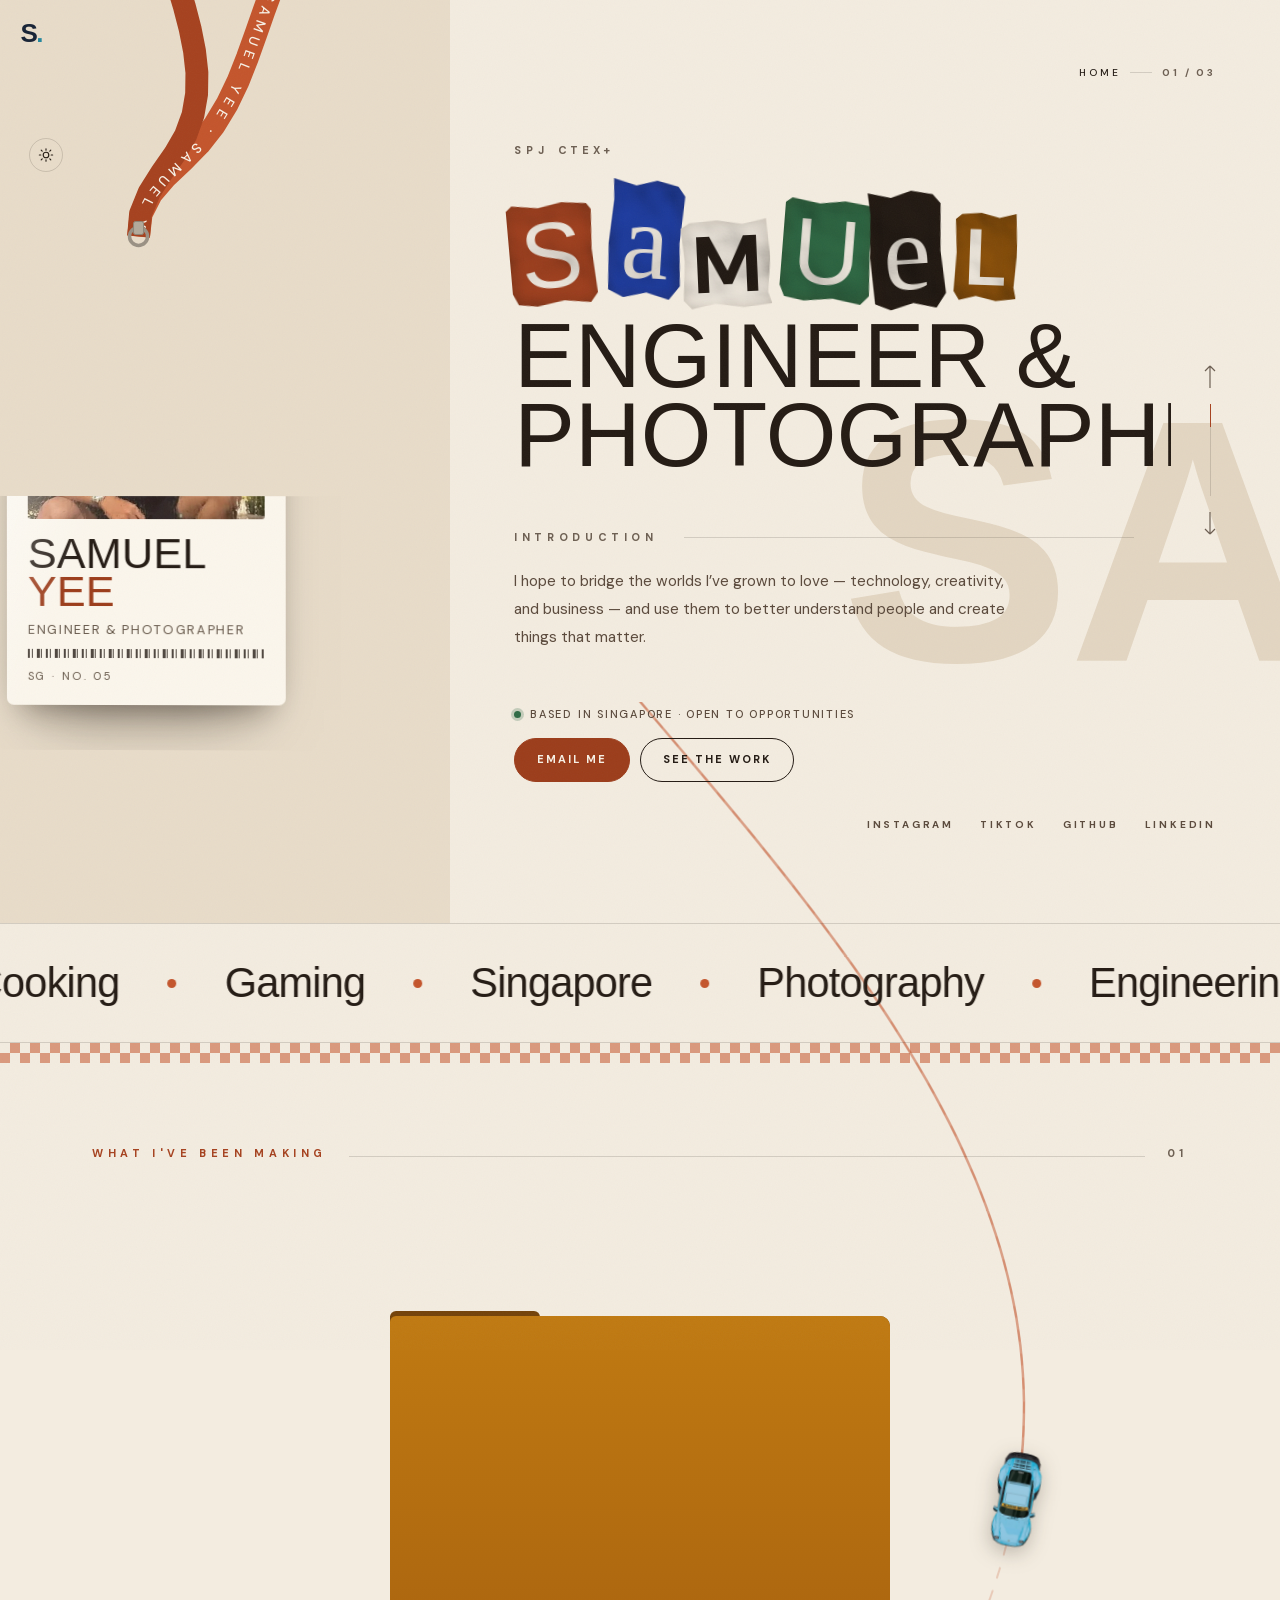
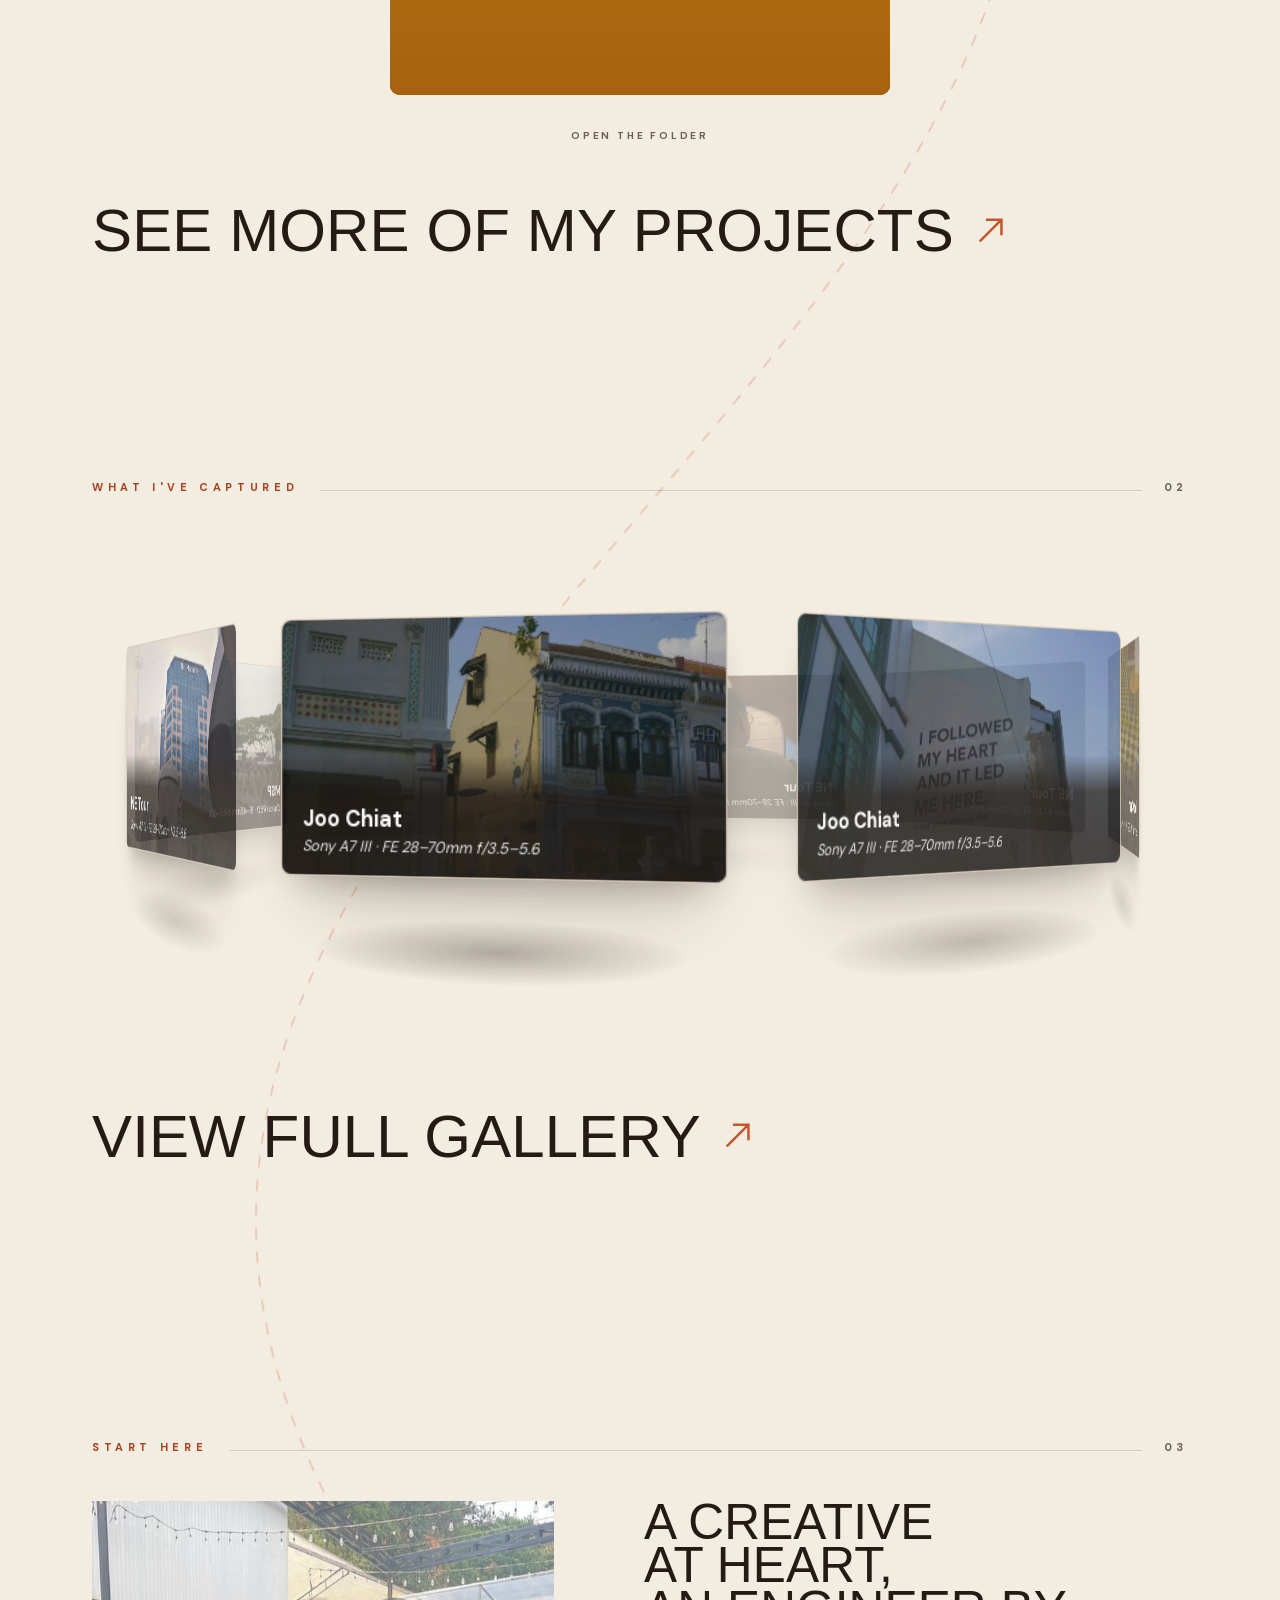
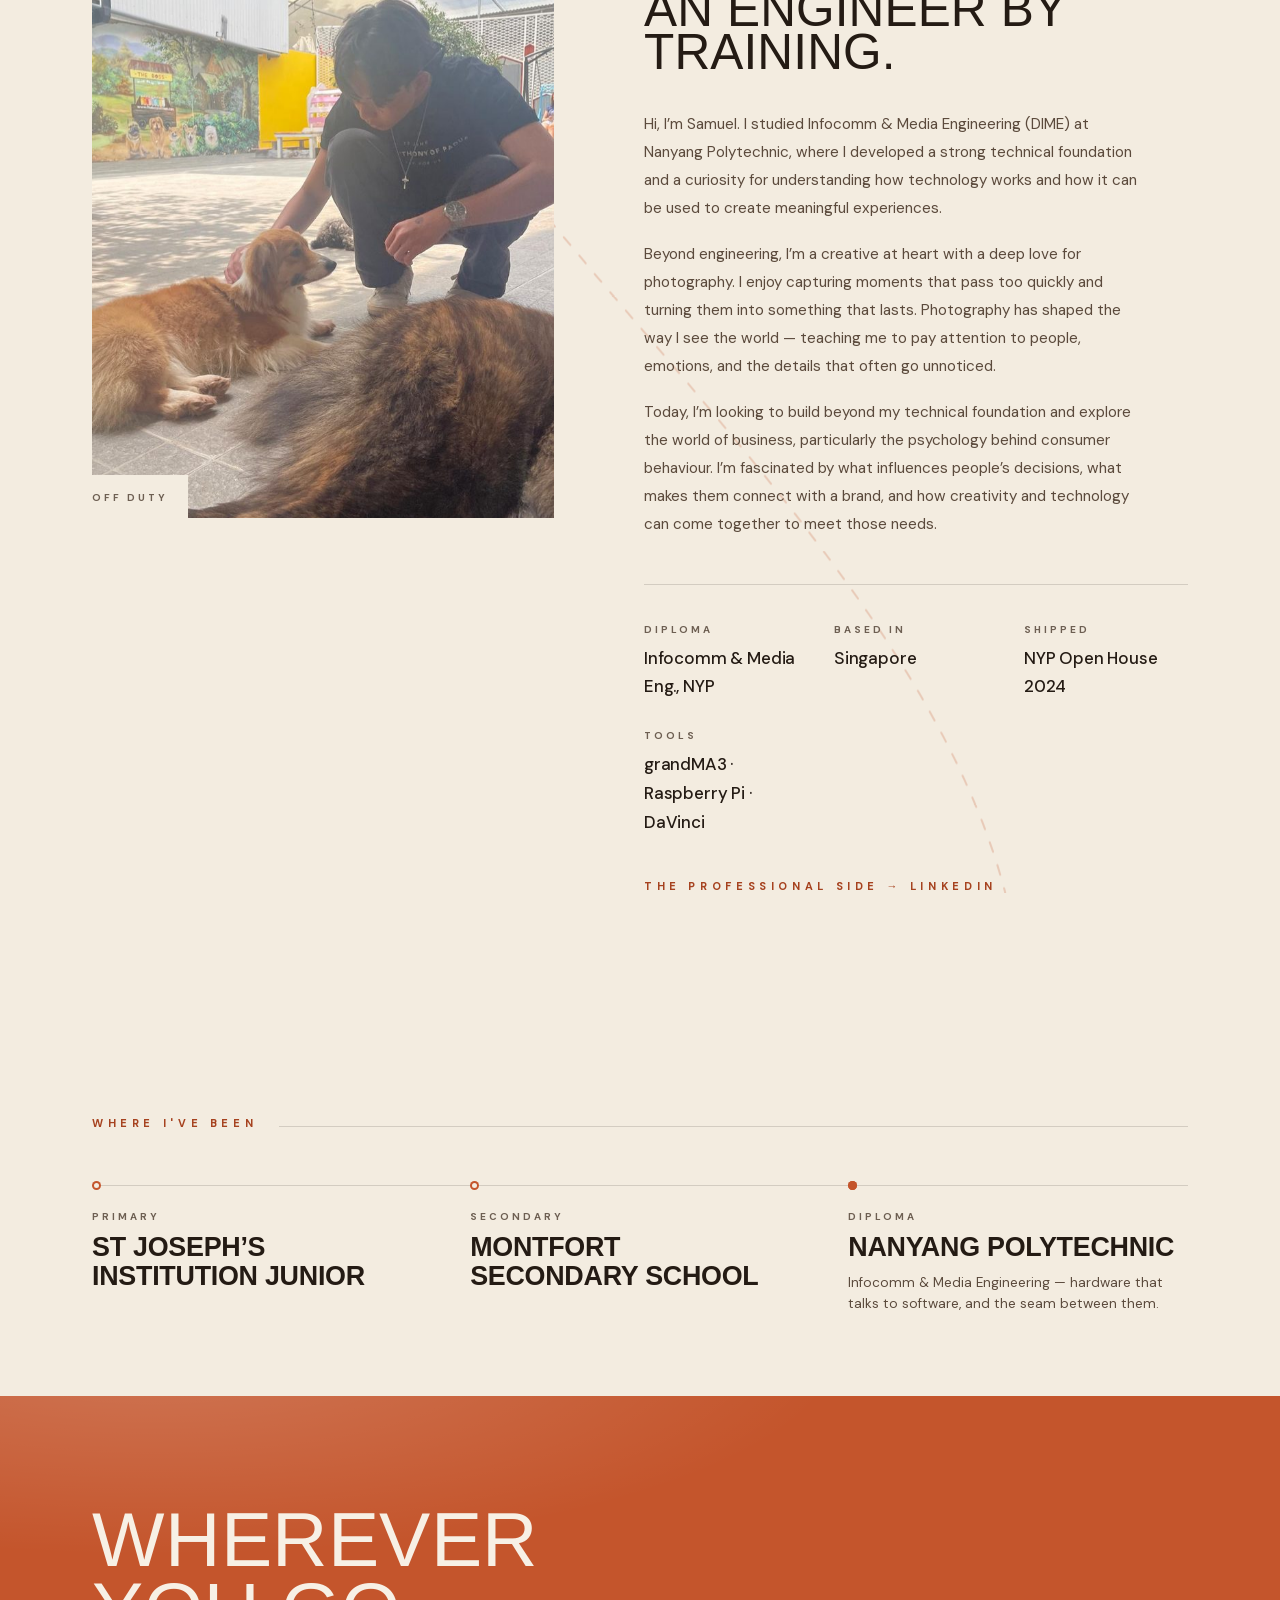
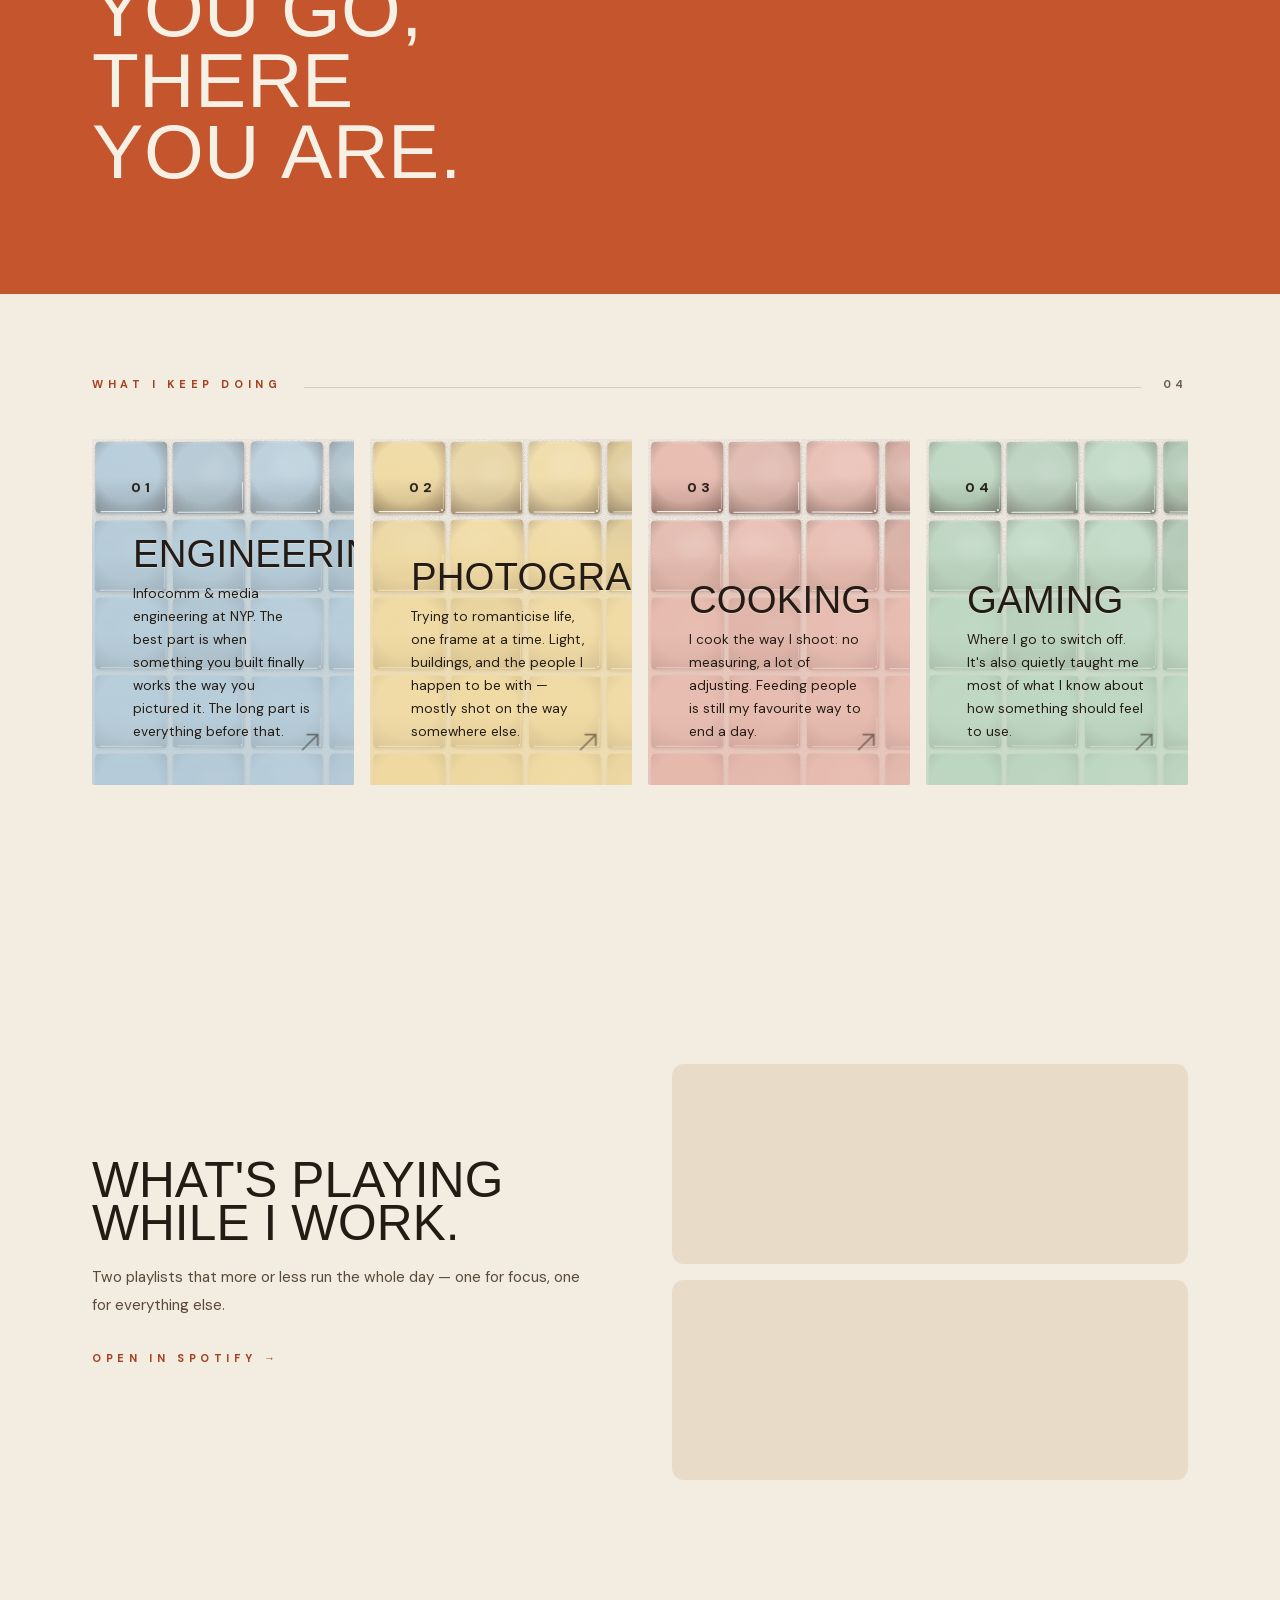
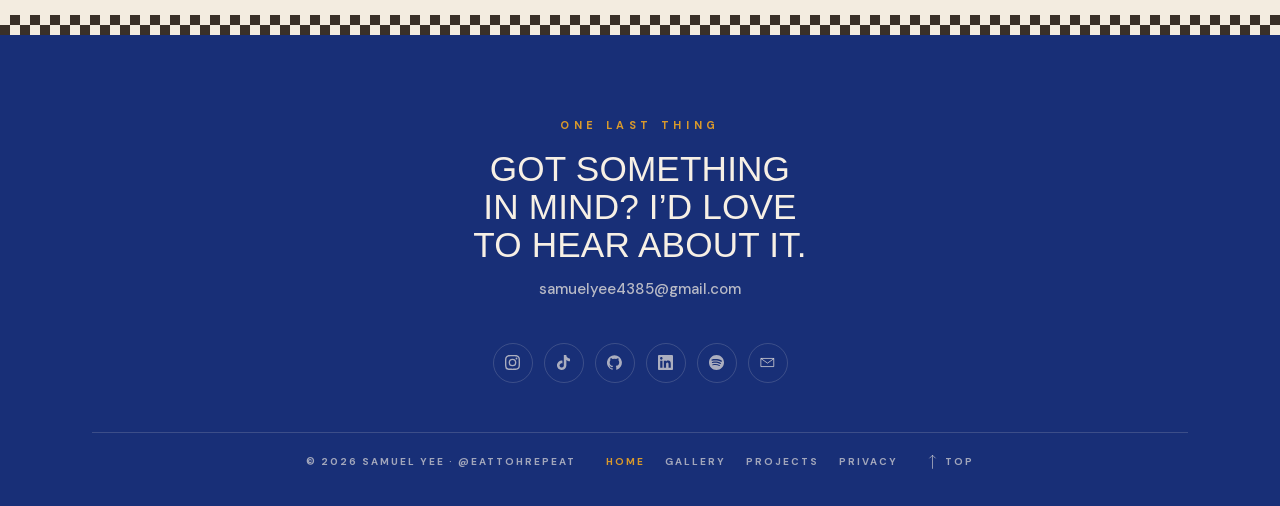
==== index.html @ a6aa21ae "Label the project beats "My Contributions" Pluralises the label on the S.O.N.I.C and NYP Open House " ====
<!DOCTYPE html>
<html lang="en">
<head>
<meta charset="utf-8">
<meta name="viewport" content="width=device-width, initial-scale=1">
<title>Samuel Yee — Engineer &amp; Photographer</title>
<meta name="description" content="Samuel Yee — Infocomm &amp; Media Engineering graduate, photographer and maker based in Singapore. Photography, projects and the things I'm building.">
<meta name="theme-color" content="#f3ece0">

<meta property="og:title" content="Samuel Yee — Engineer &amp; Photographer">
<meta property="og:description" content="Photography, projects and the things I'm building. Based in Singapore.">
<meta property="og:type" content="website">
<meta property="og:image" content="https://samwoh05.github.io/Portfolio-Website-/assets/img/share.jpg">
<meta property="og:url" content="https://samwoh05.github.io/Portfolio-Website-/">
<meta property="og:site_name" content="Samuel Yee">
<meta property="og:image:width" content="1200">
<meta property="og:image:height" content="630">
<meta property="og:image:alt" content="A mural in central Singapore reading: in a room full of art I'd still stare at you">
<meta name="twitter:card" content="summary_large_image">

<link rel="canonical" href="https://samwoh05.github.io/Portfolio-Website-/">
<link rel="icon" href="data:image/svg+xml,%3Csvg xmlns='http://www.w3.org/2000/svg' viewBox='0 0 64 64'%3E%3Crect width='64' height='64' fill='%23c4552c'/%3E%3Ctext x='32' y='46' font-family='Helvetica,Arial' font-size='40' font-weight='bold' fill='%23f7f0e5' text-anchor='middle'%3ES%3C/text%3E%3C/svg%3E">

<script>/* the stored theme, before first paint, so the page never flashes the wrong one */
try{var t=localStorage.getItem("sy-theme");if(t)document.documentElement.setAttribute("data-theme",t)}catch(e){}</script>
<link rel="preload" href="assets/fonts/anton-latin.woff2" as="font" type="font/woff2" crossorigin>
<link rel="preload" href="assets/fonts/dmsans-var-latin.woff2" as="font" type="font/woff2" crossorigin>
<link rel="stylesheet" href="assets/css/fonts.css?v=46b91811">
<link rel="stylesheet" href="assets/css/site.css?v=46b91811">
<link rel="stylesheet" href="assets/css/print.css?v=46b91811" media="print">
</head>
<body class="is-home">
<a class="skip-link" href="#main">Skip to content</a>


<!-- ============ Preloader ============ -->
<div class="preloader">
  <div class="preloader__name"><span>Samuel&nbsp;Yee</span></div>
  <div class="preloader__bar"><i></i></div>
  <div class="preloader__count">000</div>
</div>

<!-- ============ Fixed chrome ============ -->
<a class="chrome chrome__logo" href="index.html" aria-label="Samuel Yee — home">S<i>.</i></a>

<button class="chrome menu-btn" type="button" aria-label="Open menu" aria-expanded="false" aria-controls="nav">
  <span></span><span></span><span></span>
</button>

<div class="chrome chrome__marker"><b>Home</b><s></s><span>01 / 03</span></div>

<div class="chrome scroll-rail" aria-hidden="true">
  <svg viewBox="0 0 12 26" fill="none" stroke="currentColor" stroke-width="1.2">
    <path d="M6 24V2M6 2 1 7M6 2l5 5"/>
  </svg>
  <div class="scroll-rail__track"><i></i></div>
  <svg class="scroll-rail__down" viewBox="0 0 12 26" fill="none" stroke="currentColor" stroke-width="1.2">
    <path d="M6 2v22M6 24l-5-5M6 24l5-5"/>
  </svg>
</div>

<nav class="chrome chrome__social" aria-label="Social links">
  <a href="https://www.instagram.com/eattohrepeat/" target="_blank" rel="noopener noreferrer">Instagram</a>
  <a href="https://www.tiktok.com/@sam_yzx" target="_blank" rel="noopener noreferrer">TikTok</a>
  <a href="https://github.com/samwoh05" target="_blank" rel="noopener noreferrer">GitHub</a>
  <a href="https://www.linkedin.com/in/samuel-yee-573164284/" target="_blank" rel="noopener noreferrer">LinkedIn</a>
</nav>

<!-- ============ Overlay menu ============ -->
<nav class="nav-overlay" id="nav" aria-hidden="true" aria-label="Main">
  <ul class="nav-overlay__list">
    <li><a href="index.html" aria-current="page">Home<em>01</em></a></li>
    <li><a href="gallery.html">Gallery<em>02</em></a></li>
    <li><a href="projects.html">Projects<em>03</em></a></li>
    <li><a href="#contact">Contact<em>04</em></a></li>
  </ul>
  <div class="nav-overlay__meta">
    <a href="https://www.instagram.com/eattohrepeat/" target="_blank" rel="noopener noreferrer">Instagram</a>
    <a href="https://www.tiktok.com/@sam_yzx" target="_blank" rel="noopener noreferrer">TikTok</a>
    <a href="https://github.com/samwoh05" target="_blank" rel="noopener noreferrer">GitHub</a>
    <a href="https://www.linkedin.com/in/samuel-yee-573164284/" target="_blank" rel="noopener noreferrer">LinkedIn</a>
    <a href="https://open.spotify.com/playlist/5l4wbWqj1yNKjOc1XNnSc0" target="_blank" rel="noopener noreferrer">Spotify</a>
    <a href="mailto:samuelyee4385@gmail.com">Email</a>
  </div>
</nav>

<main id="main">

<!-- ============ Hero ============ -->
<section class="hero">
  <div class="hero__media">
    <div class="lanyard" data-lanyard></div>
  </div>

  <div class="hero__body">
    <div class="hero__ghost" data-parallax="-0.08" aria-hidden="true">Sa</div>

    <div class="hero__title">
      <p class="label rise in" style="margin:0 0 clamp(18px,3vh,34px)"><span data-decrypt="inViewHover" data-decrypt-sequential data-decrypt-speed="80" data-decrypt-delay="650" data-decrypt-chars="ABCDEFGHIJKLMNOPQRSTUVWXYZ!@#$%&amp;*+?">Say Hello</span></p>
      <h1 class="display h-xl">
        <span class="hero__name" data-cutout>Samuel</span>
        <span class="rise in" data-d="2"><span>engineer &amp;</span></span>
        <span class="rise in" data-d="3"><span>photographer</span></span>
      </h1>
    </div>

    <div class="hero__intro reveal" data-d="3">
      <p class="label label--muted" style="margin:0">Introduction</p>
      <s></s>
      <p class="lede" style="margin:0">
        I hope to bridge the worlds I’ve grown to love — technology, creativity,
        and business — and use them to better understand people and create
        things that matter.
      </p>
    </div>

    <!-- Say what you're after, and give them one click to answer. EDIT THE
         STATUS LINE: it should say what is actually true this month. To add a
         CV, drop the PDF at assets/cv.pdf and uncomment the third button. -->
    <div class="hero__act reveal" data-d="4">
      <p class="hero__status"><i aria-hidden="true"></i>Based in Singapore &middot; open to opportunities</p>
      <div class="hero__btns">
        <a class="btn btn--solid" href="mailto:samuelyee4385@gmail.com">Email me</a>
        <a class="btn" href="projects.html">See the work</a>
        <!-- <a class="btn" href="assets/cv.pdf" download>Download CV</a> -->
      </div>
    </div>
  </div>
</section>

<!-- ============ Marquee ============ -->
<div class="marquee" aria-hidden="true">
  <div class="marquee__row">
    <span>Photography</span><span>Engineering</span><span>Cooking</span>
    <span>Gaming</span><span>Singapore</span>
  </div>
</div>

<div class="checker checker--rust" aria-hidden="true" style="opacity:.55"></div>

<!-- ============ Projects teaser ============ -->
<section class="section section--tight shell">
  <div class="section__head reveal">
    <p class="label" style="margin:0">What I've been making</p><s></s>
    <p class="label label--muted" style="margin:0">01</p>
  </div>

  <div class="reveal" data-folder
       style="margin-bottom:clamp(30px,5vh,54px)"></div>

  <a class="cta-link reveal" data-d="1" href="projects.html">
    See more of my projects
    <svg viewBox="0 0 24 24" fill="none" stroke="currentColor" stroke-width="1.6"><path d="M5 19 19 5M9 5h10v10"/></svg>
  </a>
</section>

<!-- ============ Gallery teaser ============ -->
<section class="section shell">
  <div class="section__head reveal">
    <p class="label" style="margin:0">What I've captured</p><s></s>
    <p class="label label--muted" style="margin:0">02</p>
  </div>

  <div class="ring-stage reveal" data-gallery-ring
       style="margin-bottom:clamp(30px,5vh,54px)"></div>

  <a class="cta-link reveal" data-d="1" href="gallery.html">
    View Full Gallery
    <svg viewBox="0 0 24 24" fill="none" stroke="currentColor" stroke-width="1.6"><path d="M5 19 19 5M9 5h10v10"/></svg>
  </a>
</section>

<!-- ============ About ============ -->
<section class="section shell" id="about">
  <div class="section__head reveal">
    <p class="label" style="margin:0">Start here</p><s></s>
    <p class="label label--muted" style="margin:0">03</p>
  </div>

  <div class="about">
    <figure class="about__figure reveal" style="margin:0">
      <img src="assets/img/about.jpg" alt="Samuel crouching to pet a corgi at an outdoor dog cafe" data-parallax="0.05">
      <figcaption>Off duty</figcaption>
    </figure>

    <div>
      <h2 class="display h-md rise" style="margin:0 0 clamp(22px,4vh,38px)">
        <span>A creative at heart,<br>an engineer by training.</span>
      </h2>

      <p class="lede reveal" data-d="1">
        Hi, I’m Samuel. I studied Infocomm &amp; Media Engineering (DIME) at
        Nanyang Polytechnic, where I developed a strong technical foundation and
        a curiosity for understanding how technology works and how it can be
        used to create meaningful experiences.
      </p>
      <p class="lede reveal" data-d="2">
        Beyond engineering, I’m a creative at heart with a deep love for
        photography. I enjoy capturing moments that pass too quickly and turning
        them into something that lasts. Photography has shaped the way I see the
        world — teaching me to pay attention to people, emotions, and the details
        that often go unnoticed.
      </p>
      <p class="lede reveal" data-d="3">
        Today, I’m looking to build beyond my technical foundation and explore
        the world of business, particularly the psychology behind consumer
        behaviour. I’m fascinated by what influences people’s decisions, what
        makes them connect with a brand, and how creativity and technology can
        come together to meet those needs.
      </p>

      <!-- Four checkable facts rather than three descriptive ones. Every line
           here is something Samuel stated himself and can stand behind. -->
      <dl class="about__stats reveal" data-d="4">
        <div><dt>Diploma</dt><dd>Infocomm &amp; Media Eng., NYP</dd></div>
        <div><dt>Based in</dt><dd>Singapore</dd></div>
        <div><dt>Shipped</dt><dd>NYP Open House 2024</dd></div>
        <div><dt>Tools</dt><dd>grandMA3 &middot; Raspberry Pi &middot; DaVinci</dd></div>
      </dl>

      <p class="reveal" data-d="5" style="margin:clamp(24px,4vh,36px) 0 0">
        <a class="label" href="https://www.linkedin.com/in/samuel-yee-573164284/" target="_blank" rel="noopener noreferrer">The professional side &rarr; LinkedIn</a>
      </p>
    </div>
  </div>
</section>

<!-- ============ Disciplines ============ -->
<!-- ============ Education ============ -->
<section class="section section--tight shell" id="education">
  <div class="section__head reveal">
    <p class="label" style="margin:0">Where I've been</p><s></s>
  </div>

  <ol class="path">
    <li class="path__step reveal">
      <p class="path__stage">Primary</p>
      <h3 class="path__name">St Joseph&rsquo;s Institution Junior</h3>
    </li>
    <li class="path__step reveal" data-d="1">
      <p class="path__stage">Secondary</p>
      <h3 class="path__name">Montfort Secondary School</h3>
    </li>
    <li class="path__step reveal" data-d="2">
      <p class="path__stage">Diploma</p>
      <h3 class="path__name">Nanyang Polytechnic</h3>
      <p class="path__note">Infocomm &amp; Media Engineering &mdash; hardware that talks to software, and the seam between them.</p>
    </li>
  </ol>
</section>

<!-- ============ Statement ============ -->
<section class="statement">
  <p data-split><span>Wherever<br>you go,<br>There<br>you are.</span></p>
</section>

<section class="section section--tight shell">
  <div class="section__head reveal">
    <p class="label" style="margin:0">What I keep doing</p><s></s>
    <p class="label label--muted" style="margin:0">04</p>
  </div>

  <div class="cards">
    <article class="card reveal" data-tilt="7">
      <p class="card__num">01</p>
      <div>
        <h3 class="card__title">Engineering</h3>
        <p>Infocomm &amp; media engineering at NYP. The best part is when something you built finally works the way you pictured it. The long part is everything before that.</p>
      </div>
      <svg class="card__mark" viewBox="0 0 24 24" fill="none" stroke="currentColor" stroke-width="1.4"><path d="M5 19 19 5M9 5h10v10"/></svg>
    </article>
    <article class="card reveal" data-d="1" data-tilt="7">
      <p class="card__num">02</p>
      <div>
        <h3 class="card__title">Photography</h3>
        <p>Trying to romanticise life, one frame at a time. Light, buildings, and the people I happen to be with — mostly shot on the way somewhere else.</p>
      </div>
      <svg class="card__mark" viewBox="0 0 24 24" fill="none" stroke="currentColor" stroke-width="1.4"><path d="M5 19 19 5M9 5h10v10"/></svg>
    </article>
    <article class="card reveal" data-d="2" data-tilt="7">
      <p class="card__num">03</p>
      <div>
        <h3 class="card__title">Cooking</h3>
        <p>I cook the way I shoot: no measuring, a lot of adjusting. Feeding people is still my favourite way to end a day.</p>
      </div>
      <svg class="card__mark" viewBox="0 0 24 24" fill="none" stroke="currentColor" stroke-width="1.4"><path d="M5 19 19 5M9 5h10v10"/></svg>
    </article>
    <article class="card reveal" data-d="3" data-tilt="7">
      <p class="card__num">04</p>
      <div>
        <h3 class="card__title">Gaming</h3>
        <p>Where I go to switch off. It's also quietly taught me most of what I know about how something should feel to use.</p>
      </div>
      <svg class="card__mark" viewBox="0 0 24 24" fill="none" stroke="currentColor" stroke-width="1.4"><path d="M5 19 19 5M9 5h10v10"/></svg>
    </article>
  </div>
</section>

<!-- ============ Music ============ -->
<section class="section shell">
  <div class="section__head reveal">
    <p class="label" style="margin:0">What's been playing</p><s></s>
    <p class="label label--muted" style="margin:0">05</p>
  </div>

  <div class="music">
    <div class="reveal">
      <h2 class="display h-md" style="margin:0 0 18px">What's playing<br>while I work.</h2>
      <p class="lede">
        Two playlists that more or less run the whole day — one for focus,
        one for everything else.
      </p>
      <p style="margin-top:26px">
        <a class="label" href="https://open.spotify.com/playlist/5l4wbWqj1yNKjOc1XNnSc0"
           target="_blank" rel="noopener noreferrer">Open in Spotify →</a>
      </p>
    </div>

    <div class="music__frames reveal" data-d="1">
      <iframe title="Playlist I" height="200"
        src="https://open.spotify.com/embed/playlist/5l4wbWqj1yNKjOc1XNnSc0?theme=0"
        allow="clipboard-write; encrypted-media; fullscreen; picture-in-picture"></iframe>
      <iframe title="Playlist II" height="200"
        src="https://open.spotify.com/embed/playlist/3lRkVkXqaBwBWOFaWslODI?theme=0"
        allow="clipboard-write; encrypted-media; fullscreen; picture-in-picture"></iframe>
    </div>
  </div>
</section>

</main>

<!-- ============ Footer ============ -->
<div class="checker" aria-hidden="true"></div>

<!-- ============ Lightbox ============ -->
<div class="lightbox" id="lightbox" role="dialog" aria-modal="true" aria-label="Image viewer" aria-hidden="true">
  <div class="lightbox__bar">
    <span><b>01</b> / <span class="total">00</span></span>
    <button class="lb-close" type="button" aria-label="Close viewer">
      Close
      <svg viewBox="0 0 24 24" fill="none" stroke="currentColor" stroke-width="1.8"><path d="M4 4l16 16M20 4L4 20"/></svg>
    </button>
  </div>

  <div class="lightbox__stage"></div>

  <button class="lb-btn lb-prev" type="button" aria-label="Previous">
    <svg viewBox="0 0 24 24" fill="none" stroke="currentColor" stroke-width="1.7"><path d="M15 4 7 12l8 8"/></svg>
  </button>
  <button class="lb-btn lb-next" type="button" aria-label="Next">
    <svg viewBox="0 0 24 24" fill="none" stroke="currentColor" stroke-width="1.7"><path d="M9 4l8 8-8 8"/></svg>
  </button>

  <div class="lightbox__foot"><h3></h3><p></p></div>
</div>

<footer class="footer" id="contact">
  <p class="label reveal" style="margin:0">One last thing</p>

  <h2 class="contact__title reveal" data-d="1">Got something in mind? I&rsquo;d love to hear about it.</h2>

  <a class="contact__mail reveal" data-d="2" href="mailto:samuelyee4385@gmail.com">samuelyee4385@gmail.com</a>

  <nav class="socials reveal" data-d="3" aria-label="Social links">
      <a href="https://www.instagram.com/eattohrepeat/" target="_blank" rel="noopener noreferrer" aria-label="Instagram" title="Instagram"><svg viewBox="0 0 24 24" fill="currentColor" aria-hidden="true"><path d="M12 2.16c3.2 0 3.58.01 4.85.07 1.17.05 1.8.25 2.23.41.56.22.96.48 1.38.9.42.42.68.82.9 1.38.16.42.36 1.06.41 2.23.06 1.27.07 1.65.07 4.85s-.01 3.58-.07 4.85c-.05 1.17-.25 1.8-.41 2.23-.22.56-.48.96-.9 1.38-.42.42-.82.68-1.38.9-.42.16-1.06.36-2.23.41-1.27.06-1.65.07-4.85.07s-3.58-.01-4.85-.07c-1.17-.05-1.8-.25-2.23-.41-.56-.22-.96-.48-1.38-.9-.42-.42-.68-.82-.9-1.38-.16-.42-.36-1.06-.41-2.23C2.17 15.58 2.16 15.2 2.16 12s.01-3.58.07-4.85c.05-1.17.25-1.8.41-2.23.22-.56.48-.96.9-1.38.42-.42.82-.68 1.38-.9.42-.16 1.06-.36 2.23-.41C8.42 2.17 8.8 2.16 12 2.16zM12 0C8.74 0 8.33.01 7.05.07 5.78.13 4.9.33 4.14.63c-.79.3-1.46.72-2.12 1.39C1.35 2.68.93 3.35.63 4.14.33 4.9.13 5.78.07 7.05.01 8.33 0 8.74 0 12s.01 3.67.07 4.95c.06 1.27.26 2.15.56 2.91.3.79.72 1.461.39 2.12.66.67 1.33 1.09 2.12 1.39.76.3 1.64.5 2.91.56C8.33 23.99 8.74 24 12 24s3.67-.01 4.95-.07c1.27-.06 2.15-.26 2.91-.56.79-.3 1.46-.72 2.12-1.39.67-.66 1.09-1.33 1.39-2.12.3-.76.5-1.64.56-2.91C23.99 15.67 24 15.26 24 12s-.01-3.67-.07-4.95c-.06-1.27-.26-2.15-.56-2.91-.3-.79-.72-1.46-1.39-2.12C21.32 1.35 20.65.93 19.86.63 19.1.33 18.22.13 16.95.07 15.67.01 15.26 0 12 0zm0 5.84a6.16 6.16 0 1 0 0 12.32A6.16 6.16 0 0 0 12 5.84zM12 16a4 4 0 1 1 0-8 4 4 0 0 1 0 8zm7.85-10.4a1.44 1.44 0 1 1-2.88 0 1.44 1.44 0 0 1 2.88 0z"/></svg></a>
      <a href="https://www.tiktok.com/@sam_yzx" target="_blank" rel="noopener noreferrer" aria-label="TikTok" title="TikTok"><svg viewBox="0 0 24 24" fill="currentColor" aria-hidden="true"><path d="M12.53.02C13.84 0 15.14.01 16.44 0c.08 1.53.63 3.09 1.75 4.17 1.12 1.11 2.7 1.62 4.24 1.79v4.03c-1.44-.05-2.89-.35-4.2-.97-.57-.26-1.1-.59-1.62-.93-.01 2.92.01 5.84-.02 8.75-.08 1.4-.54 2.79-1.35 3.94-1.31 1.92-3.58 3.17-5.91 3.21-1.43.08-2.86-.31-4.08-1.03-2.02-1.19-3.44-3.37-3.65-5.71-.02-.5-.03-1-.01-1.49.18-1.9 1.12-3.72 2.58-4.96 1.66-1.44 3.98-2.13 6.15-1.72.02 1.48-.04 2.96-.04 4.44-.99-.32-2.15-.23-3.02.37-.63.41-1.11 1.04-1.36 1.75-.21.51-.15 1.07-.14 1.61.24 1.64 1.82 3.02 3.5 2.87 1.12-.01 2.19-.66 2.77-1.61.19-.33.4-.67.41-1.06.1-1.79.06-3.57.07-5.36.01-4.03-.01-8.05.02-12.07z"/></svg></a>
      <a href="https://github.com/samwoh05" target="_blank" rel="noopener noreferrer" aria-label="GitHub" title="GitHub"><svg viewBox="0 0 24 24" fill="currentColor" aria-hidden="true"><path d="M12 .3a12 12 0 0 0-3.8 23.4c.6.1.8-.3.8-.6v-2c-3.3.7-4-1.6-4-1.6-.6-1.4-1.4-1.8-1.4-1.8-1.1-.7.1-.7.1-.71.2.1 1.8 1.2 1.8 1.2 1.1 1.8 2.8 1.3 3.5 1 .1-.8.4-1.3.8-1.6-2.7-.3-5.5-1.3-5.5-5.9 0-1.3.5-2.4 1.2-3.2-.1-.3-.5-1.5.1-3.2 0 0 1-.3 3.3 1.2a11.5 11.5 0 0 1 6 0c2.3-1.5 3.3-1.2 3.3-1.2.6 1.7.2 2.9.1 3.2.8.8 1.2 1.9 1.2 3.2 0 4.6-2.8 5.6-5.5 5.9.4.4.8 1.1.8 2.2v3.3c0 .3.2.7.8.6A12 12 0 0 0 12 .3"/></svg></a>
      <a href="https://www.linkedin.com/in/samuel-yee-573164284/" target="_blank" rel="noopener noreferrer" aria-label="LinkedIn" title="LinkedIn"><svg viewBox="0 0 24 24" fill="currentColor" aria-hidden="true"><path d="M20.447 20.452h-3.554v-5.569c0-1.328-.027-3.037-1.852-3.037-1.853 0-2.136 1.445-2.136 2.939v5.667H9.351V9h3.414v1.561h.046c.477-.9 1.637-1.85 3.37-1.85 3.601 0 4.267 2.37 4.267 5.455v6.286zM5.337 7.433c-1.144 0-2.063-.926-2.063-2.065 0-1.138.92-2.063 2.063-2.063 1.14 0 2.064.925 2.064 2.063 0 1.139-.925 2.065-2.064 2.065zm1.782 13.019H3.555V9h3.564v11.452zM22.225 0H1.771C.792 0 0 .774 0 1.729v20.542C0 23.227.792 24 1.771 24h20.454C23.2 24 24 23.227 24 22.271V1.729C24 .774 23.2 0 22.225 0z"/></svg></a>
      <a href="https://open.spotify.com/playlist/5l4wbWqj1yNKjOc1XNnSc0" target="_blank" rel="noopener noreferrer" aria-label="Spotify" title="Spotify"><svg viewBox="0 0 24 24" fill="currentColor" aria-hidden="true"><path d="M12 0C5.4 0 0 5.4 0 12s5.4 12 12 12 12-5.4 12-12S18.66 0 12 0zm5.52 17.34c-.24.36-.66.48-1.02.24-2.82-1.74-6.36-2.1-10.56-1.14-.42.12-.78-.18-.9-.54-.12-.42.18-.78.54-.9 4.56-1.02 8.52-.6 11.64 1.32.42.18.48.66.3 1.02zm1.44-3.3c-.3.42-.84.6-1.26.3-3.24-1.98-8.16-2.58-11.94-1.38-.48.12-1.02-.12-1.14-.6-.12-.48.12-1.02.6-1.14C9.6 9.9 15 10.56 18.72 12.84c.36.18.54.78.24 1.2zm.12-3.36C15.24 8.4 8.82 8.16 5.16 9.3c-.6.18-1.2-.18-1.38-.72-.18-.6.18-1.2.72-1.38 4.26-1.26 11.28-1.02 15.72 1.62.54.3.72 1.02.42 1.56-.3.42-1.02.6-1.56.3z"/></svg></a>
      <a href="mailto:samuelyee4385@gmail.com" aria-label="Email" title="Email"><svg viewBox="0 0 24 24" fill="none" stroke="currentColor" stroke-width="1.6" stroke-linecap="round" stroke-linejoin="round"><path d="M2 5.5h20v13H2zM2 6l10 7 10-7"/></svg></a>
  </nav>

  <div class="footer__base">
    <span>&copy; <span id="yr">2026</span> Samuel Yee &middot; @eattohrepeat</span>
    <nav class="footer__nav" aria-label="Pages"><a href="index.html" aria-current="page">Home</a><a href="gallery.html">Gallery</a><a href="projects.html">Projects</a><a href="privacy.html">Privacy</a></nav>
    <a class="footer__back" href="#top">
      <svg viewBox="0 0 12 26" fill="none" stroke="currentColor" stroke-width="1.4"><path d="M6 24V2M6 2 1 7M6 2l5 5"/></svg>
      Top
    </a>
  </div>
</footer>

<script>document.getElementById("yr").textContent = new Date().getFullYear();</script>
<script src="assets/js/theme.js?v=46b91811"></script>
<script src="assets/js/transition.js?v=46b91811"></script>
<script src="assets/js/site.js?v=46b91811"></script>
<script src="assets/js/route.js?v=46b91811"></script>
<script src="data/gallery.js?v=46b91811"></script>
<script src="data/projects.js?v=46b91811"></script>
<script src="assets/js/gallery.js?v=46b91811"></script>
<script src="assets/js/ring.js?v=46b91811"></script>
<script src="assets/js/split.js?v=46b91811"></script>
<script src="assets/js/decrypt.js?v=46b91811"></script>
<script src="assets/js/cutout.js?v=46b91811"></script>
<script src="assets/js/lanyard.js?v=46b91811"></script>
<script src="assets/js/folder.js?v=46b91811"></script>
<script src="assets/js/projects.js?v=46b91811"></script>
</body>
</html>
---- assets/css/fonts.css ----
/* Self-hosted type. The site makes no third-party request for fonts, so no
   visitor IP is handed to Google on page load. Subset to latin + latin-ext;
   DM Sans is the variable cut, which is why one file covers 400-700. */
@font-face {
  font-family: 'Anton';
  font-style: normal;
  font-weight: 400;
  font-display: swap;
  src: url('../fonts/anton-latin.woff2') format('woff2');
  unicode-range: U+0000-00FF, U+0131, U+0152-0153, U+02BB-02BC, U+02C6, U+02DA, U+02DC, U+0304, U+0308, U+0329, U+2000-206F, U+20AC, U+2122, U+2191, U+2193, U+2212, U+2215, U+FEFF, U+FFFD;
}
@font-face {
  font-family: 'Anton';
  font-style: normal;
  font-weight: 400;
  font-display: swap;
  src: url('../fonts/anton-latin-ext.woff2') format('woff2');
  unicode-range: U+0100-02BA, U+02BD-02C5, U+02C7-02CC, U+02CE-02D7, U+02DD-02FF, U+0304, U+0308, U+0329, U+1D00-1DBF, U+1E00-1E9F, U+1EF2-1EFF, U+2020, U+20A0-20AB, U+20AD-20C0, U+2113, U+2C60-2C7F, U+A720-A7FF;
}
@font-face {
  font-family: 'DM Sans';
  font-style: normal;
  font-weight: 100 1000;
  font-display: swap;
  src: url('../fonts/dmsans-var-latin.woff2') format('woff2');
  unicode-range: U+0000-00FF, U+0131, U+0152-0153, U+02BB-02BC, U+02C6, U+02DA, U+02DC, U+0304, U+0308, U+0329, U+2000-206F, U+20AC, U+2122, U+2191, U+2193, U+2212, U+2215, U+FEFF, U+FFFD;
}
@font-face {
  font-family: 'DM Sans';
  font-style: normal;
  font-weight: 100 1000;
  font-display: swap;
  src: url('../fonts/dmsans-var-latin-ext.woff2') format('woff2');
  unicode-range: U+0100-02BA, U+02BD-02C5, U+02C7-02CC, U+02CE-02D7, U+02DD-02FF, U+0304, U+0308, U+0329, U+1D00-1DBF, U+1E00-1E9F, U+1EF2-1EFF, U+2020, U+20A0-20AB, U+20AD-20C0, U+2113, U+2C60-2C7F, U+A720-A7FF;
}

/* Neucha — the pencil/crayon hand for the name. Openly licensed (OFL)
   and self-hosted, so it costs neither a licence nor a third-party request. */
@font-face{
  font-family: 'Neucha';
  font-style: normal;
  font-weight: 400;
  font-display: swap;
  src: url('../fonts/neucha-latin.woff2') format('woff2');
  unicode-range: U+0000-00FF, U+0131, U+0152-0153, U+02BB-02BC, U+02C6, U+02DA, U+02DC, U+0304, U+0308, U+0329, U+2000-206F, U+20AC, U+2122, U+2191, U+2193, U+2212, U+2215, U+FEFF, U+FFFD;
}
---- assets/css/site.css ----
/* ==========================================================================
   Samuel Yee — Portfolio
   Design system + global styles
   ========================================================================== */

/* ---------- Tokens ---------- */
:root {
  /* Warm cream ground, the way those rooms are lit */
  --bg:          #f3ece0;
  --bg-warm:     #e8dcc9;
  --panel:       #fbf6ec;
  --cream:       #f7f0e5;

  /* Ink is brown-black, never neutral grey — it sits on cream without chill */
  --ink:         #241b14;
  --ink-mid:     #5b4a3c;
  --ink-soft:    #6d5f52;   /* clears 4.5:1 at 10px on bg, panel, cream and bg-warm */
  --ink-ghost:   #e3d6c2;

  /* The poster palette: terracotta leads, cobalt answers */
  --rust:        #c4552c;
  --rust-deep:   #a6421f;
  --cobalt:      #1f3fa8;
  --cobalt-deep: #182f77;
  --forest:      #2f6b45;
  --glaze-blue:  #b4cbd8;   /* vintage pastel glazes, one per hobby tile */
  --glaze-butter: #efd9a1;
  --glaze-rose:  #e6b9ad;
  --glaze-mint:  #bcd6c1;
  --ochre:       #d9992b;
  --amber-deep:  #a8620f;   /* ochre darkened until cream type holds on it */
  --amber-mat:   #8f5209;   /* darker again, for type-bearing tile mats */
  --accent:      var(--rust);
  --accent-deep: var(--rust-deep);

  /* One shadow colour for the whole site; the dark theme deepens it */
  --shadow:      36, 27, 20;

  /* Two surfaces that carry their own colour into either theme, because the
     thing they stand for has one: paper is pale in any light, and a scrap of
     dark card stock is dark in any light. Ink and cream are page colours and
     flip with the theme, so painting a surface with them is how a letter ends
     up cream on cream. Anything using these also re-binds the ink tokens, so
     the type on it follows the surface rather than the page. */
  --sheet:        #f7f0e5;
  --sheet-alt:    #fbf6ec;
  --on-sheet:     #241b14;
  --on-sheet-mid: #5b4a3c;
  --on-sheet-soft:#655749;
  --stock:        #241b14;
  --on-stock:     #f7f0e5;
  --stock-rust:   #a6421f;
  --stock-cobalt: #1f3fa8;
  --stock-forest: #2f6b45;
  --stock-amber:  #8f5209;
  --mat:          #9c3d1b;   /* the terracotta a photograph is mounted on */
  /* Terracotta dark enough to carry small type on pale paper */
  --on-sheet-accent: #9c3d1b;

  --line:        rgba(36, 27, 20, 0.15);

  --font-display: "Anton", "Haettenschweiler", "Arial Narrow", Impact, sans-serif;
  --font-body:    "DM Sans", "Helvetica Neue", Arial, sans-serif;

  --rail: 92px;          /* width of the fixed side chrome */
  --gutter: clamp(20px, 5vw, 72px);
  --ease: cubic-bezier(0.22, 1, 0.36, 1);

  /* One motion scale. Four durations and four curves, so the whole site moves
     to the same rhythm instead of two dozen hand-picked numbers.
     Arriving decelerates, leaving accelerates, pressing springs. */
  --dur-1: 150ms;   /* micro — colour, a rule sliding under a link */
  --dur-2: 280ms;   /* state — hover, a pill switching on */
  --dur-3: 480ms;   /* entrance — a card arriving, a row shifting */
  --dur-4: 720ms;   /* scenic — full images, the lightbox opening */
  --ease-out:   cubic-bezier(0.22, 1, 0.36, 1);      /* arriving */
  --ease-soft:  cubic-bezier(0.215, 0.61, 0.355, 1); /* arriving, gentler */
  --ease-in:    cubic-bezier(0.55, 0.06, 0.68, 0.19);/* leaving */
  --ease-press: cubic-bezier(0.34, 1.36, 0.64, 1);   /* releasing */

  color-scheme: light;
}

/* Checkerboard — the tiled tables and cushions in the reference rooms */
.checker {
  height: 20px;
  background-image:
    repeating-conic-gradient(var(--ink) 0% 25%, transparent 0% 50%);
  background-size: 20px 20px;
  opacity: 0.9;
}
.checker--rust  { background-image: repeating-conic-gradient(var(--rust) 0% 25%, transparent 0% 50%); }

/* ---------- Reset ---------- */
*, *::before, *::after { box-sizing: border-box; }

html {
  -webkit-text-size-adjust: 100%;
  scroll-behavior: smooth;
}
@media (prefers-reduced-motion: reduce) {
  html { scroll-behavior: auto; }
}

body {
  margin: 0;
  background: var(--bg);
  color: var(--ink);
  font-family: var(--font-body);
  font-size: 15px;
  line-height: 1.7;
  -webkit-font-smoothing: antialiased;
  -moz-osx-font-smoothing: grayscale;
  overflow-x: hidden;
  overflow-x: clip;
}

/* The decorative numerals bleed past the right edge by design; clipping at the
   root keeps that bleed from becoming a sideways scroll on a phone. */
html { overflow-x: hidden; overflow-x: clip; }
body.is-locked { overflow: hidden; }

img, video { max-width: 100%; display: block; }
a { color: inherit; text-decoration: none; }
button { font: inherit; color: inherit; background: none; border: 0; cursor: pointer; }

::selection { background: var(--accent); color: #fff; }

:focus-visible {
  outline: 2px solid var(--accent-deep);
  outline-offset: 3px;
  border-radius: 2px;
}

/* Film grain overlay — ties the whole thing together */
body::after {
  content: "";
  position: fixed;
  inset: -50%;
  pointer-events: none;
  z-index: 9998;
  opacity: 0.035;
  background-image: url("data:image/svg+xml,%3Csvg xmlns='http://www.w3.org/2000/svg' width='140' height='140'%3E%3Cfilter id='n'%3E%3CfeTurbulence type='fractalNoise' baseFrequency='0.85' numOctaves='3'/%3E%3C/filter%3E%3Crect width='140' height='140' filter='url(%23n)'/%3E%3C/svg%3E");
  animation: grain 700ms steps(2) infinite;
}
@keyframes grain {
  0%   { transform: translate(0, 0); }
  50%  { transform: translate(-2%, 1.5%); }
  100% { transform: translate(1%, -1%); }
}
@media (prefers-reduced-motion: reduce) {
  body::after { animation: none; }
}

/* ---------- Typography ---------- */
/* Let the browser balance display lines rather than leaving one word stranded,
   and keep body copy from ending on an orphan. */
h1, h2, h3, .display { text-wrap: balance; }
p, li, blockquote { text-wrap: pretty; }

/* Skip link — first thing a keyboard reaches, invisible until it is focused */
.skip-link {
  position: absolute;
  left: -9999px;
  top: 0;
  z-index: 1000;
}
.skip-link:focus {
  left: var(--gutter);
  top: 14px;
  padding: 12px 18px;
  background: var(--stock);
  color: var(--on-stock);
  font-size: 12px;
  font-weight: 700;
  letter-spacing: 0.18em;
  text-transform: uppercase;
  border-radius: 2px;
}
.label {
  font-family: var(--font-body);
  font-size: 11px;
  font-weight: 700;
  letter-spacing: 0.42em;
  text-transform: uppercase;
  color: var(--accent-deep);
}
.label--muted { color: var(--ink-soft); }

/* Decrypted text (decrypt.js). Each letter holds its own box so a scrambled
   glyph can't shove the word along; letters still scrambling sit quieter. */
.decrypt__char { display: inline-block; white-space: pre; }
.decrypt__char.is-encrypted { color: var(--ink-soft); }
.decrypt__sr {
  position: absolute;
  width: 1px;
  height: 1px;
  margin: -1px;
  padding: 0;
  overflow: hidden;
  clip: rect(0 0 0 0);
  white-space: nowrap;
  border: 0;
}

.display {
  font-family: var(--font-display);
  font-weight: 400;            /* Anton ships one weight, and it is heavy */
  line-height: 0.87;
  letter-spacing: 0.002em;
  text-transform: uppercase;
  margin: 0;
}

/* Anton is condensed, so it carries more size than a normal grotesque */
.h-xl { font-size: clamp(3rem, 9.6vw, 8.5rem); }
.h-lg { font-size: clamp(2.5rem, 7vw, 5.75rem); }
.h-md { font-size: clamp(1.75rem, 3.9vw, 3.1rem); }

.lede {
  font-size: clamp(0.95rem, 1.15vw, 1.0625rem);
  line-height: 1.85;
  color: var(--ink-mid);
  max-width: 46ch;
}
.lede + .lede { margin-top: 1.15em; }

/* ==========================================================================
   Preloader
   ========================================================================== */
.preloader {
  position: fixed;
  inset: 0;
  z-index: 10000;
  background: var(--bg);
  display: flex;
  align-items: flex-end;
  justify-content: space-between;
  padding: var(--gutter);
  transition: transform 1s var(--ease) 0.15s;
}
.preloader__name {
  font-family: var(--font-display);
  text-transform: uppercase;
  font-weight: 400;
  font-size: clamp(1.5rem, 4vw, 3rem);
  letter-spacing: -0.03em;
  overflow: hidden;
}
.preloader__name span {
  display: block;
  transform: translateY(105%);
  animation: pl-rise 0.9s var(--ease) 0.15s forwards;
}
@keyframes pl-rise { to { transform: translateY(0); } }

.preloader__count {
  font-family: var(--font-display);
  font-weight: 400;
  font-size: clamp(2.5rem, 9vw, 7rem);
  letter-spacing: -0.05em;
  line-height: 0.8;
  font-variant-numeric: tabular-nums;
}
.preloader__bar {
  position: absolute;
  left: var(--gutter);
  right: var(--gutter);
  bottom: calc(var(--gutter) + 4.5rem);
  height: 1px;
  background: var(--line);
}
.preloader__bar i {
  display: block;
  height: 100%;
  width: 0%;
  background: var(--accent-deep);
}
body.is-loaded .preloader { transform: translateY(-101%); }

/* ==========================================================================
   Fixed chrome (logo, menu button, side rails, socials)
   ========================================================================== */
.chrome { position: fixed; z-index: 900; }

.chrome__logo {
  /* Tucked into the corner proper, on the same left edge as the menu button */
  top: clamp(14px, 1.6vw, 26px);
  left: clamp(14px, 1.6vw, 26px);
  font-family: var(--font-display);
  font-weight: 700;
  font-size: 26px;
  letter-spacing: -0.06em;
  line-height: 1;
  mix-blend-mode: difference;
  color: #fff;
}
.chrome__logo i {
  font-style: normal;
  color: var(--accent);
}

/* Hamburger, vertically centred on the left rail */
.menu-btn {
  top: 50%;
  left: clamp(14px, 1.6vw, 26px);
  transform: translateY(-50%);
  width: 34px;
  height: 24px;
  display: flex;
  flex-direction: column;
  justify-content: space-between;
  mix-blend-mode: difference;
}
.menu-btn span {
  display: block;
  height: 2px;
  background: #fff;
  width: 100%;
  /* scaleX rather than width: the middle bar used to relayout the button on
     every hover; this rides the compositor instead. */
  transition: transform var(--dur-3) var(--ease-out), opacity var(--dur-2) var(--ease-out);
  transform-origin: center;
}
.menu-btn span:nth-child(2) { transform: scaleX(0.62); }
.menu-btn:hover span:nth-child(2) { transform: scaleX(1); }
body.is-menu-open .menu-btn { mix-blend-mode: normal; }
body.is-menu-open .menu-btn span { background: var(--bg); }
body.is-menu-open .menu-btn span:nth-child(1) { transform: translateY(11px) rotate(45deg); }
body.is-menu-open .menu-btn span:nth-child(2) { opacity: 0; transform: scaleX(0.62); }
body.is-menu-open .menu-btn span:nth-child(3) { transform: translateY(-11px) rotate(-45deg); }

/* Right rail — scroll indicator */
.scroll-rail {
  top: 50%;
  right: var(--gutter);
  transform: translateY(-50%);
  display: flex;
  flex-direction: column;
  align-items: center;
  gap: 14px;
  color: var(--ink-soft);
}
.scroll-rail__track {
  width: 1px;
  height: 92px;
  background: var(--line);
  position: relative;
  overflow: hidden;
}
.scroll-rail__track i {
  position: absolute;
  inset: 0 0 auto 0;
  height: 0%;
  background: var(--accent-deep);
}
.scroll-rail svg { width: 12px; height: 26px; }
.scroll-rail__down { animation: nudge 2.2s var(--ease) infinite; }
@keyframes nudge {
  0%, 100% { transform: translateY(0); opacity: 0.5; }
  50%      { transform: translateY(5px); opacity: 1; }
}

/* Bottom-right socials */
.chrome__social {
  bottom: var(--gutter);
  right: var(--gutter);
  display: flex;
  gap: 26px;
}
.chrome__social a {
  font-family: var(--font-body);
  font-size: 10px;
  font-weight: 700;
  letter-spacing: 0.28em;
  text-transform: uppercase;
  color: var(--ink-mid);
  position: relative;
  padding-bottom: 3px;
}
.chrome__social a::after {
  content: "";
  position: absolute;
  left: 0; bottom: 0;
  width: 100%; height: 1px;
  background: currentColor;
  transform: scaleX(0);
  transform-origin: right;
  transition: transform 0.5s var(--ease);
}
.chrome__social a:hover::after { transform: scaleX(1); transform-origin: left; }

/* Top-right page marker */
.chrome__marker {
  top: var(--gutter);
  right: var(--gutter);
  font-family: var(--font-body);
  font-size: 10px;
  font-weight: 700;
  letter-spacing: 0.28em;
  text-transform: uppercase;
  color: var(--ink-soft);
  display: flex;
  align-items: center;
  gap: 10px;
}
.chrome__marker b { color: var(--ink); font-weight: 500; }
.chrome__marker s { width: 22px; height: 1px; background: var(--line); }

/* Past the first screen the corner chrome would start colliding with
   content, so it steps aside — the menu and footer still carry the links.
   On the inner pages content starts high enough that the corner links would
   overlap a poster or a project row from the very top, so they don't run
   there at all: two targets must never share the same pixels. */
body:not(.is-home) .chrome__social { display: none; }

.chrome__social, .chrome__marker {
  transition: opacity 0.5s var(--ease), transform 0.6s var(--ease), visibility 0.5s;
}
body.is-scrolled .chrome__social {
  opacity: 0; visibility: hidden; transform: translateY(12px);
}
body.is-scrolled .chrome__marker {
  opacity: 0; visibility: hidden; transform: translateY(-12px);
}
.scroll-rail { transition: opacity 0.5s var(--ease), visibility 0.5s; }
body.is-end .scroll-rail { opacity: 0; visibility: hidden; }

@media (max-width: 860px) {
  /* The side chrome is gone here, so nothing needs reserving for it —
     without this every .shell section keeps a 92px inset on a phone. */
  :root { --rail: 0px; }

  .scroll-rail, .chrome__social { display: none; }
  .menu-btn { top: var(--gutter); left: auto; right: var(--gutter); transform: none; }
  .chrome__marker { display: none; }
}

/* ==========================================================================
   Overlay menu
   ========================================================================== */
.nav-overlay {
  position: fixed;
  inset: 0;
  z-index: 890;
  background: var(--stock);
  color: var(--on-stock);
  display: grid;
  grid-template-columns: 1fr;
  align-content: center;
  padding: 0 max(var(--rail), var(--gutter));
  clip-path: inset(0 0 100% 0);
  transition: clip-path 0.9s var(--ease);
  pointer-events: none;
}
body.is-menu-open .nav-overlay {
  clip-path: inset(0 0 0 0);
  pointer-events: auto;
}
.nav-overlay__list { list-style: none; margin: 0; padding: 0; }
.nav-overlay__list li { overflow: hidden; }
.nav-overlay__list a {
  display: block;
  font-family: var(--font-display);
  font-weight: 400;
  text-transform: uppercase;
  font-size: clamp(2.5rem, 8vw, 6.25rem);
  letter-spacing: 0.002em;
  line-height: 1.06;
  transform: translateY(110%);
  transition: transform 0.8s var(--ease), color 0.4s;
  position: relative;
}
body.is-menu-open .nav-overlay__list a { transform: translateY(0); }
body.is-menu-open .nav-overlay__list li:nth-child(1) a { transition-delay: 0.16s; }
body.is-menu-open .nav-overlay__list li:nth-child(2) a { transition-delay: 0.22s; }
body.is-menu-open .nav-overlay__list li:nth-child(3) a { transition-delay: 0.28s; }
body.is-menu-open .nav-overlay__list li:nth-child(4) a { transition-delay: 0.34s; }
.nav-overlay__list a:hover { color: var(--ochre); }
.nav-overlay__list a[aria-current="page"] { color: var(--ochre); }
.nav-overlay__list a em {
  font-style: normal;
  font-size: 12px;
  letter-spacing: 0.3em;
  vertical-align: super;
  color: var(--ink-soft);
  margin-left: 12px;
}
.nav-overlay__meta {
  margin-top: clamp(32px, 6vh, 72px);
  display: flex;
  flex-wrap: wrap;
  gap: 12px 34px;
  opacity: 0;
  transition: opacity 0.6s 0.5s;
}
body.is-menu-open .nav-overlay__meta { opacity: 1; }
.nav-overlay__meta a {
  font-family: var(--font-body);
  font-weight: 700;
  font-size: 11px;
  letter-spacing: 0.26em;
  text-transform: uppercase;
  color: var(--ink-soft);
  transition: color 0.3s;
}
.nav-overlay__meta a:hover { color: var(--ochre); }

/* ==========================================================================
   Cursor — a pixel arrow tiled like a dragon playground.
   Each pixel of the arrow is one mosaic tile, inset so the grout reads.
   Painted by the OS rather than a follower element, so it never lags
   behind the pointer the way a JS cursor does.
   ========================================================================== */
body {
  cursor: url("data:image/svg+xml,%3Csvg%20xmlns%3D%22http%3A%2F%2Fwww.w3.org%2F2000%2Fsvg%22%20width%3D%2224%22%20height%3D%2236%22%20viewBox%3D%220%200%2012%2018%22%20shape-rendering%3D%22crispEdges%22%3E%3Crect%20x%3D%221%22%20y%3D%221%22%20width%3D%221%22%20height%3D%221%22%20fill%3D%22%23f7f0e5%22%2F%3E%3Crect%20x%3D%221%22%20y%3D%222%22%20width%3D%221%22%20height%3D%221%22%20fill%3D%22%23f7f0e5%22%2F%3E%3Crect%20x%3D%221%22%20y%3D%223%22%20width%3D%221%22%20height%3D%221%22%20fill%3D%22%23f7f0e5%22%2F%3E%3Crect%20x%3D%221%22%20y%3D%224%22%20width%3D%221%22%20height%3D%221%22%20fill%3D%22%23f7f0e5%22%2F%3E%3Crect%20x%3D%221%22%20y%3D%225%22%20width%3D%221%22%20height%3D%221%22%20fill%3D%22%23f7f0e5%22%2F%3E%3Crect%20x%3D%221%22%20y%3D%226%22%20width%3D%221%22%20height%3D%221%22%20fill%3D%22%23f7f0e5%22%2F%3E%3Crect%20x%3D%221%22%20y%3D%227%22%20width%3D%221%22%20height%3D%221%22%20fill%3D%22%23f7f0e5%22%2F%3E%3Crect%20x%3D%221%22%20y%3D%228%22%20width%3D%221%22%20height%3D%221%22%20fill%3D%22%23f7f0e5%22%2F%3E%3Crect%20x%3D%221%22%20y%3D%229%22%20width%3D%221%22%20height%3D%221%22%20fill%3D%22%23f7f0e5%22%2F%3E%3Crect%20x%3D%221%22%20y%3D%2210%22%20width%3D%221%22%20height%3D%221%22%20fill%3D%22%23f7f0e5%22%2F%3E%3Crect%20x%3D%221%22%20y%3D%2211%22%20width%3D%221%22%20height%3D%221%22%20fill%3D%22%23f7f0e5%22%2F%3E%3Crect%20x%3D%221%22%20y%3D%2212%22%20width%3D%221%22%20height%3D%221%22%20fill%3D%22%23f7f0e5%22%2F%3E%3Crect%20x%3D%221%22%20y%3D%2213%22%20width%3D%221%22%20height%3D%221%22%20fill%3D%22%23f7f0e5%22%2F%3E%3Crect%20x%3D%222%22%20y%3D%222%22%20width%3D%221%22%20height%3D%221%22%20fill%3D%22%23f7f0e5%22%2F%3E%3Crect%20x%3D%222%22%20y%3D%223%22%20width%3D%221%22%20height%3D%221%22%20fill%3D%22%23f7f0e5%22%2F%3E%3Crect%20x%3D%222%22%20y%3D%224%22%20width%3D%221%22%20height%3D%221%22%20fill%3D%22%23f7f0e5%22%2F%3E%3Crect%20x%3D%222%22%20y%3D%225%22%20width%3D%221%22%20height%3D%221%22%20fill%3D%22%23f7f0e5%22%2F%3E%3Crect%20x%3D%222%22%20y%3D%226%22%20width%3D%221%22%20height%3D%221%22%20fill%3D%22%23f7f0e5%22%2F%3E%3Crect%20x%3D%222%22%20y%3D%227%22%20width%3D%221%22%20height%3D%221%22%20fill%3D%22%23f7f0e5%22%2F%3E%3Crect%20x%3D%222%22%20y%3D%228%22%20width%3D%221%22%20height%3D%221%22%20fill%3D%22%23f7f0e5%22%2F%3E%3Crect%20x%3D%222%22%20y%3D%229%22%20width%3D%221%22%20height%3D%221%22%20fill%3D%22%23f7f0e5%22%2F%3E%3Crect%20x%3D%222%22%20y%3D%2210%22%20width%3D%221%22%20height%3D%221%22%20fill%3D%22%23f7f0e5%22%2F%3E%3Crect%20x%3D%222%22%20y%3D%2211%22%20width%3D%221%22%20height%3D%221%22%20fill%3D%22%23f7f0e5%22%2F%3E%3Crect%20x%3D%222%22%20y%3D%2212%22%20width%3D%221%22%20height%3D%221%22%20fill%3D%22%23f7f0e5%22%2F%3E%3Crect%20x%3D%223%22%20y%3D%223%22%20width%3D%221%22%20height%3D%221%22%20fill%3D%22%23f7f0e5%22%2F%3E%3Crect%20x%3D%223%22%20y%3D%224%22%20width%3D%221%22%20height%3D%221%22%20fill%3D%22%23f7f0e5%22%2F%3E%3Crect%20x%3D%223%22%20y%3D%225%22%20width%3D%221%22%20height%3D%221%22%20fill%3D%22%23f7f0e5%22%2F%3E%3Crect%20x%3D%223%22%20y%3D%226%22%20width%3D%221%22%20height%3D%221%22%20fill%3D%22%23f7f0e5%22%2F%3E%3Crect%20x%3D%223%22%20y%3D%227%22%20width%3D%221%22%20height%3D%221%22%20fill%3D%22%23f7f0e5%22%2F%3E%3Crect%20x%3D%223%22%20y%3D%228%22%20width%3D%221%22%20height%3D%221%22%20fill%3D%22%23f7f0e5%22%2F%3E%3Crect%20x%3D%223%22%20y%3D%229%22%20width%3D%221%22%20height%3D%221%22%20fill%3D%22%23f7f0e5%22%2F%3E%3Crect%20x%3D%223%22%20y%3D%2210%22%20width%3D%221%22%20height%3D%221%22%20fill%3D%22%23f7f0e5%22%2F%3E%3Crect%20x%3D%223%22%20y%3D%2211%22%20width%3D%221%22%20height%3D%221%22%20fill%3D%22%23f7f0e5%22%2F%3E%3Crect%20x%3D%224%22%20y%3D%224%22%20width%3D%221%22%20height%3D%221%22%20fill%3D%22%23f7f0e5%22%2F%3E%3Crect%20x%3D%224%22%20y%3D%225%22%20width%3D%221%22%20height%3D%221%22%20fill%3D%22%23f7f0e5%22%2F%3E%3Crect%20x%3D%224%22%20y%3D%226%22%20width%3D%221%22%20height%3D%221%22%20fill%3D%22%23f7f0e5%22%2F%3E%3Crect%20x%3D%224%22%20y%3D%227%22%20width%3D%221%22%20height%3D%221%22%20fill%3D%22%23f7f0e5%22%2F%3E%3Crect%20x%3D%224%22%20y%3D%228%22%20width%3D%221%22%20height%3D%221%22%20fill%3D%22%23f7f0e5%22%2F%3E%3Crect%20x%3D%224%22%20y%3D%229%22%20width%3D%221%22%20height%3D%221%22%20fill%3D%22%23f7f0e5%22%2F%3E%3Crect%20x%3D%224%22%20y%3D%2210%22%20width%3D%221%22%20height%3D%221%22%20fill%3D%22%23f7f0e5%22%2F%3E%3Crect%20x%3D%225%22%20y%3D%225%22%20width%3D%221%22%20height%3D%221%22%20fill%3D%22%23f7f0e5%22%2F%3E%3Crect%20x%3D%225%22%20y%3D%226%22%20width%3D%221%22%20height%3D%221%22%20fill%3D%22%23f7f0e5%22%2F%3E%3Crect%20x%3D%225%22%20y%3D%227%22%20width%3D%221%22%20height%3D%221%22%20fill%3D%22%23f7f0e5%22%2F%3E%3Crect%20x%3D%225%22%20y%3D%228%22%20width%3D%221%22%20height%3D%221%22%20fill%3D%22%23f7f0e5%22%2F%3E%3Crect%20x%3D%225%22%20y%3D%229%22%20width%3D%221%22%20height%3D%221%22%20fill%3D%22%23f7f0e5%22%2F%3E%3Crect%20x%3D%225%22%20y%3D%2210%22%20width%3D%221%22%20height%3D%221%22%20fill%3D%22%23f7f0e5%22%2F%3E%3Crect%20x%3D%225%22%20y%3D%2211%22%20width%3D%221%22%20height%3D%221%22%20fill%3D%22%23f7f0e5%22%2F%3E%3Crect%20x%3D%225%22%20y%3D%2212%22%20width%3D%221%22%20height%3D%221%22%20fill%3D%22%23f7f0e5%22%2F%3E%3Crect%20x%3D%226%22%20y%3D%226%22%20width%3D%221%22%20height%3D%221%22%20fill%3D%22%23f7f0e5%22%2F%3E%3Crect%20x%3D%226%22%20y%3D%227%22%20width%3D%221%22%20height%3D%221%22%20fill%3D%22%23f7f0e5%22%2F%3E%3Crect%20x%3D%226%22%20y%3D%228%22%20width%3D%221%22%20height%3D%221%22%20fill%3D%22%23f7f0e5%22%2F%3E%3Crect%20x%3D%226%22%20y%3D%229%22%20width%3D%221%22%20height%3D%221%22%20fill%3D%22%23f7f0e5%22%2F%3E%3Crect%20x%3D%226%22%20y%3D%2210%22%20width%3D%221%22%20height%3D%221%22%20fill%3D%22%23f7f0e5%22%2F%3E%3Crect%20x%3D%226%22%20y%3D%2211%22%20width%3D%221%22%20height%3D%221%22%20fill%3D%22%23f7f0e5%22%2F%3E%3Crect%20x%3D%226%22%20y%3D%2212%22%20width%3D%221%22%20height%3D%221%22%20fill%3D%22%23f7f0e5%22%2F%3E%3Crect%20x%3D%226%22%20y%3D%2213%22%20width%3D%221%22%20height%3D%221%22%20fill%3D%22%23f7f0e5%22%2F%3E%3Crect%20x%3D%226%22%20y%3D%2214%22%20width%3D%221%22%20height%3D%221%22%20fill%3D%22%23f7f0e5%22%2F%3E%3Crect%20x%3D%226%22%20y%3D%2215%22%20width%3D%221%22%20height%3D%221%22%20fill%3D%22%23f7f0e5%22%2F%3E%3Crect%20x%3D%227%22%20y%3D%227%22%20width%3D%221%22%20height%3D%221%22%20fill%3D%22%23f7f0e5%22%2F%3E%3Crect%20x%3D%227%22%20y%3D%228%22%20width%3D%221%22%20height%3D%221%22%20fill%3D%22%23f7f0e5%22%2F%3E%3Crect%20x%3D%227%22%20y%3D%229%22%20width%3D%221%22%20height%3D%221%22%20fill%3D%22%23f7f0e5%22%2F%3E%3Crect%20x%3D%227%22%20y%3D%2210%22%20width%3D%221%22%20height%3D%221%22%20fill%3D%22%23f7f0e5%22%2F%3E%3Crect%20x%3D%227%22%20y%3D%2212%22%20width%3D%221%22%20height%3D%221%22%20fill%3D%22%23f7f0e5%22%2F%3E%3Crect%20x%3D%227%22%20y%3D%2213%22%20width%3D%221%22%20height%3D%221%22%20fill%3D%22%23f7f0e5%22%2F%3E%3Crect%20x%3D%227%22%20y%3D%2214%22%20width%3D%221%22%20height%3D%221%22%20fill%3D%22%23f7f0e5%22%2F%3E%3Crect%20x%3D%227%22%20y%3D%2215%22%20width%3D%221%22%20height%3D%221%22%20fill%3D%22%23f7f0e5%22%2F%3E%3Crect%20x%3D%227%22%20y%3D%2216%22%20width%3D%221%22%20height%3D%221%22%20fill%3D%22%23f7f0e5%22%2F%3E%3Crect%20x%3D%228%22%20y%3D%228%22%20width%3D%221%22%20height%3D%221%22%20fill%3D%22%23f7f0e5%22%2F%3E%3Crect%20x%3D%228%22%20y%3D%229%22%20width%3D%221%22%20height%3D%221%22%20fill%3D%22%23f7f0e5%22%2F%3E%3Crect%20x%3D%228%22%20y%3D%2210%22%20width%3D%221%22%20height%3D%221%22%20fill%3D%22%23f7f0e5%22%2F%3E%3Crect%20x%3D%228%22%20y%3D%2215%22%20width%3D%221%22%20height%3D%221%22%20fill%3D%22%23f7f0e5%22%2F%3E%3Crect%20x%3D%229%22%20y%3D%229%22%20width%3D%221%22%20height%3D%221%22%20fill%3D%22%23f7f0e5%22%2F%3E%3Crect%20x%3D%229%22%20y%3D%2210%22%20width%3D%221%22%20height%3D%221%22%20fill%3D%22%23f7f0e5%22%2F%3E%3Crect%20x%3D%2210%22%20y%3D%2210%22%20width%3D%221%22%20height%3D%221%22%20fill%3D%22%23f7f0e5%22%2F%3E%3Crect%20x%3D%220%22%20y%3D%220%22%20width%3D%221%22%20height%3D%221%22%20fill%3D%22%23241b14%22%2F%3E%3Crect%20x%3D%220%22%20y%3D%221%22%20width%3D%221%22%20height%3D%221%22%20fill%3D%22%23241b14%22%2F%3E%3Crect%20x%3D%220%22%20y%3D%222%22%20width%3D%221%22%20height%3D%221%22%20fill%3D%22%23241b14%22%2F%3E%3Crect%20x%3D%220%22%20y%3D%223%22%20width%3D%221%22%20height%3D%221%22%20fill%3D%22%23241b14%22%2F%3E%3Crect%20x%3D%220%22%20y%3D%224%22%20width%3D%221%22%20height%3D%221%22%20fill%3D%22%23241b14%22%2F%3E%3Crect%20x%3D%220%22%20y%3D%225%22%20width%3D%221%22%20height%3D%221%22%20fill%3D%22%23241b14%22%2F%3E%3Crect%20x%3D%220%22%20y%3D%226%22%20width%3D%221%22%20height%3D%221%22%20fill%3D%22%23241b14%22%2F%3E%3Crect%20x%3D%220%22%20y%3D%227%22%20width%3D%221%22%20height%3D%221%22%20fill%3D%22%23241b14%22%2F%3E%3Crect%20x%3D%220%22%20y%3D%228%22%20width%3D%221%22%20height%3D%221%22%20fill%3D%22%23241b14%22%2F%3E%3Crect%20x%3D%220%22%20y%3D%229%22%20width%3D%221%22%20height%3D%221%22%20fill%3D%22%23241b14%22%2F%3E%3Crect%20x%3D%220%22%20y%3D%2210%22%20width%3D%221%22%20height%3D%221%22%20fill%3D%22%23241b14%22%2F%3E%3Crect%20x%3D%220%22%20y%3D%2211%22%20width%3D%221%22%20height%3D%221%22%20fill%3D%22%23241b14%22%2F%3E%3Crect%20x%3D%220%22%20y%3D%2212%22%20width%3D%221%22%20height%3D%221%22%20fill%3D%22%23241b14%22%2F%3E%3Crect%20x%3D%220%22%20y%3D%2213%22%20width%3D%221%22%20height%3D%221%22%20fill%3D%22%23241b14%22%2F%3E%3Crect%20x%3D%220%22%20y%3D%2214%22%20width%3D%221%22%20height%3D%221%22%20fill%3D%22%23241b14%22%2F%3E%3Crect%20x%3D%221%22%20y%3D%220%22%20width%3D%221%22%20height%3D%221%22%20fill%3D%22%23241b14%22%2F%3E%3Crect%20x%3D%221%22%20y%3D%2214%22%20width%3D%221%22%20height%3D%221%22%20fill%3D%22%23241b14%22%2F%3E%3Crect%20x%3D%222%22%20y%3D%220%22%20width%3D%221%22%20height%3D%221%22%20fill%3D%22%23241b14%22%2F%3E%3Crect%20x%3D%222%22%20y%3D%221%22%20width%3D%221%22%20height%3D%221%22%20fill%3D%22%23241b14%22%2F%3E%3Crect%20x%3D%222%22%20y%3D%2213%22%20width%3D%221%22%20height%3D%221%22%20fill%3D%22%23241b14%22%2F%3E%3Crect%20x%3D%222%22%20y%3D%2214%22%20width%3D%221%22%20height%3D%221%22%20fill%3D%22%23241b14%22%2F%3E%3Crect%20x%3D%223%22%20y%3D%221%22%20width%3D%221%22%20height%3D%221%22%20fill%3D%22%23241b14%22%2F%3E%3Crect%20x%3D%223%22%20y%3D%222%22%20width%3D%221%22%20height%3D%221%22%20fill%3D%22%23241b14%22%2F%3E%3Crect%20x%3D%223%22%20y%3D%2212%22%20width%3D%221%22%20height%3D%221%22%20fill%3D%22%23241b14%22%2F%3E%3Crect%20x%3D%223%22%20y%3D%2213%22%20width%3D%221%22%20height%3D%221%22%20fill%3D%22%23241b14%22%2F%3E%3Crect%20x%3D%224%22%20y%3D%222%22%20width%3D%221%22%20height%3D%221%22%20fill%3D%22%23241b14%22%2F%3E%3Crect%20x%3D%224%22%20y%3D%223%22%20width%3D%221%22%20height%3D%221%22%20fill%3D%22%23241b14%22%2F%3E%3Crect%20x%3D%224%22%20y%3D%2211%22%20width%3D%221%22%20height%3D%221%22%20fill%3D%22%23241b14%22%2F%3E%3Crect%20x%3D%224%22%20y%3D%2212%22%20width%3D%221%22%20height%3D%221%22%20fill%3D%22%23241b14%22%2F%3E%3Crect%20x%3D%224%22%20y%3D%2213%22%20width%3D%221%22%20height%3D%221%22%20fill%3D%22%23241b14%22%2F%3E%3Crect%20x%3D%225%22%20y%3D%223%22%20width%3D%221%22%20height%3D%221%22%20fill%3D%22%23241b14%22%2F%3E%3Crect%20x%3D%225%22%20y%3D%224%22%20width%3D%221%22%20height%3D%221%22%20fill%3D%22%23241b14%22%2F%3E%3Crect%20x%3D%225%22%20y%3D%2213%22%20width%3D%221%22%20height%3D%221%22%20fill%3D%22%23241b14%22%2F%3E%3Crect%20x%3D%225%22%20y%3D%2214%22%20width%3D%221%22%20height%3D%221%22%20fill%3D%22%23241b14%22%2F%3E%3Crect%20x%3D%225%22%20y%3D%2215%22%20width%3D%221%22%20height%3D%221%22%20fill%3D%22%23241b14%22%2F%3E%3Crect%20x%3D%225%22%20y%3D%2216%22%20width%3D%221%22%20height%3D%221%22%20fill%3D%22%23241b14%22%2F%3E%3Crect%20x%3D%226%22%20y%3D%224%22%20width%3D%221%22%20height%3D%221%22%20fill%3D%22%23241b14%22%2F%3E%3Crect%20x%3D%226%22%20y%3D%225%22%20width%3D%221%22%20height%3D%221%22%20fill%3D%22%23241b14%22%2F%3E%3Crect%20x%3D%226%22%20y%3D%2216%22%20width%3D%221%22%20height%3D%221%22%20fill%3D%22%23241b14%22%2F%3E%3Crect%20x%3D%226%22%20y%3D%2217%22%20width%3D%221%22%20height%3D%221%22%20fill%3D%22%23241b14%22%2F%3E%3Crect%20x%3D%227%22%20y%3D%225%22%20width%3D%221%22%20height%3D%221%22%20fill%3D%22%23241b14%22%2F%3E%3Crect%20x%3D%227%22%20y%3D%226%22%20width%3D%221%22%20height%3D%221%22%20fill%3D%22%23241b14%22%2F%3E%3Crect%20x%3D%227%22%20y%3D%2211%22%20width%3D%221%22%20height%3D%221%22%20fill%3D%22%23241b14%22%2F%3E%3Crect%20x%3D%227%22%20y%3D%2217%22%20width%3D%221%22%20height%3D%221%22%20fill%3D%22%23241b14%22%2F%3E%3Crect%20x%3D%228%22%20y%3D%226%22%20width%3D%221%22%20height%3D%221%22%20fill%3D%22%23241b14%22%2F%3E%3Crect%20x%3D%228%22%20y%3D%227%22%20width%3D%221%22%20height%3D%221%22%20fill%3D%22%23241b14%22%2F%3E%3Crect%20x%3D%228%22%20y%3D%2211%22%20width%3D%221%22%20height%3D%221%22%20fill%3D%22%23241b14%22%2F%3E%3Crect%20x%3D%228%22%20y%3D%2212%22%20width%3D%221%22%20height%3D%221%22%20fill%3D%22%23241b14%22%2F%3E%3Crect%20x%3D%228%22%20y%3D%2213%22%20width%3D%221%22%20height%3D%221%22%20fill%3D%22%23241b14%22%2F%3E%3Crect%20x%3D%228%22%20y%3D%2214%22%20width%3D%221%22%20height%3D%221%22%20fill%3D%22%23241b14%22%2F%3E%3Crect%20x%3D%228%22%20y%3D%2216%22%20width%3D%221%22%20height%3D%221%22%20fill%3D%22%23241b14%22%2F%3E%3Crect%20x%3D%228%22%20y%3D%2217%22%20width%3D%221%22%20height%3D%221%22%20fill%3D%22%23241b14%22%2F%3E%3Crect%20x%3D%229%22%20y%3D%227%22%20width%3D%221%22%20height%3D%221%22%20fill%3D%22%23241b14%22%2F%3E%3Crect%20x%3D%229%22%20y%3D%228%22%20width%3D%221%22%20height%3D%221%22%20fill%3D%22%23241b14%22%2F%3E%3Crect%20x%3D%229%22%20y%3D%2211%22%20width%3D%221%22%20height%3D%221%22%20fill%3D%22%23241b14%22%2F%3E%3Crect%20x%3D%229%22%20y%3D%2214%22%20width%3D%221%22%20height%3D%221%22%20fill%3D%22%23241b14%22%2F%3E%3Crect%20x%3D%229%22%20y%3D%2215%22%20width%3D%221%22%20height%3D%221%22%20fill%3D%22%23241b14%22%2F%3E%3Crect%20x%3D%229%22%20y%3D%2216%22%20width%3D%221%22%20height%3D%221%22%20fill%3D%22%23241b14%22%2F%3E%3Crect%20x%3D%2210%22%20y%3D%228%22%20width%3D%221%22%20height%3D%221%22%20fill%3D%22%23241b14%22%2F%3E%3Crect%20x%3D%2210%22%20y%3D%229%22%20width%3D%221%22%20height%3D%221%22%20fill%3D%22%23241b14%22%2F%3E%3Crect%20x%3D%2210%22%20y%3D%2211%22%20width%3D%221%22%20height%3D%221%22%20fill%3D%22%23241b14%22%2F%3E%3Crect%20x%3D%2211%22%20y%3D%229%22%20width%3D%221%22%20height%3D%221%22%20fill%3D%22%23241b14%22%2F%3E%3Crect%20x%3D%2211%22%20y%3D%2210%22%20width%3D%221%22%20height%3D%221%22%20fill%3D%22%23241b14%22%2F%3E%3Crect%20x%3D%2211%22%20y%3D%2211%22%20width%3D%221%22%20height%3D%221%22%20fill%3D%22%23241b14%22%2F%3E%3Crect%20x%3D%221.14%22%20y%3D%221.14%22%20width%3D%220.72%22%20height%3D%220.72%22%20fill%3D%22%23d9713f%22%2F%3E%3Crect%20x%3D%221.14%22%20y%3D%222.14%22%20width%3D%220.72%22%20height%3D%220.72%22%20fill%3D%22%23c4552c%22%2F%3E%3Crect%20x%3D%221.14%22%20y%3D%223.14%22%20width%3D%220.72%22%20height%3D%220.72%22%20fill%3D%22%23c4552c%22%2F%3E%3Crect%20x%3D%221.14%22%20y%3D%224.14%22%20width%3D%220.72%22%20height%3D%220.72%22%20fill%3D%22%23d9713f%22%2F%3E%3Crect%20x%3D%221.14%22%20y%3D%225.14%22%20width%3D%220.72%22%20height%3D%220.72%22%20fill%3D%22%23c4552c%22%2F%3E%3Crect%20x%3D%221.14%22%20y%3D%226.14%22%20width%3D%220.72%22%20height%3D%220.72%22%20fill%3D%22%23c4552c%22%2F%3E%3Crect%20x%3D%221.14%22%20y%3D%227.14%22%20width%3D%220.72%22%20height%3D%220.72%22%20fill%3D%22%23d9713f%22%2F%3E%3Crect%20x%3D%221.14%22%20y%3D%228.14%22%20width%3D%220.72%22%20height%3D%220.72%22%20fill%3D%22%23c4552c%22%2F%3E%3Crect%20x%3D%221.14%22%20y%3D%229.14%22%20width%3D%220.72%22%20height%3D%220.72%22%20fill%3D%22%23c4552c%22%2F%3E%3Crect%20x%3D%221.14%22%20y%3D%2210.14%22%20width%3D%220.72%22%20height%3D%220.72%22%20fill%3D%22%23d9713f%22%2F%3E%3Crect%20x%3D%221.14%22%20y%3D%2211.14%22%20width%3D%220.72%22%20height%3D%220.72%22%20fill%3D%22%23c4552c%22%2F%3E%3Crect%20x%3D%221.14%22%20y%3D%2212.14%22%20width%3D%220.72%22%20height%3D%220.72%22%20fill%3D%22%23c4552c%22%2F%3E%3Crect%20x%3D%221.14%22%20y%3D%2213.14%22%20width%3D%220.72%22%20height%3D%220.72%22%20fill%3D%22%23d9713f%22%2F%3E%3Crect%20x%3D%222.14%22%20y%3D%222.14%22%20width%3D%220.72%22%20height%3D%220.72%22%20fill%3D%22%23d9713f%22%2F%3E%3Crect%20x%3D%222.14%22%20y%3D%223.14%22%20width%3D%220.72%22%20height%3D%220.72%22%20fill%3D%22%23c4552c%22%2F%3E%3Crect%20x%3D%222.14%22%20y%3D%224.14%22%20width%3D%220.72%22%20height%3D%220.72%22%20fill%3D%22%23c4552c%22%2F%3E%3Crect%20x%3D%222.14%22%20y%3D%225.14%22%20width%3D%220.72%22%20height%3D%220.72%22%20fill%3D%22%23d9713f%22%2F%3E%3Crect%20x%3D%222.14%22%20y%3D%226.14%22%20width%3D%220.72%22%20height%3D%220.72%22%20fill%3D%22%23c4552c%22%2F%3E%3Crect%20x%3D%222.14%22%20y%3D%227.14%22%20width%3D%220.72%22%20height%3D%220.72%22%20fill%3D%22%23c4552c%22%2F%3E%3Crect%20x%3D%222.14%22%20y%3D%228.14%22%20width%3D%220.72%22%20height%3D%220.72%22%20fill%3D%22%23d9713f%22%2F%3E%3Crect%20x%3D%222.14%22%20y%3D%229.14%22%20width%3D%220.72%22%20height%3D%220.72%22%20fill%3D%22%23c4552c%22%2F%3E%3Crect%20x%3D%222.14%22%20y%3D%2210.14%22%20width%3D%220.72%22%20height%3D%220.72%22%20fill%3D%22%23c4552c%22%2F%3E%3Crect%20x%3D%222.14%22%20y%3D%2211.14%22%20width%3D%220.72%22%20height%3D%220.72%22%20fill%3D%22%23d9713f%22%2F%3E%3Crect%20x%3D%222.14%22%20y%3D%2212.14%22%20width%3D%220.72%22%20height%3D%220.72%22%20fill%3D%22%23c4552c%22%2F%3E%3Crect%20x%3D%223.14%22%20y%3D%223.14%22%20width%3D%220.72%22%20height%3D%220.72%22%20fill%3D%22%23d9713f%22%2F%3E%3Crect%20x%3D%223.14%22%20y%3D%224.14%22%20width%3D%220.72%22%20height%3D%220.72%22%20fill%3D%22%23c4552c%22%2F%3E%3Crect%20x%3D%223.14%22%20y%3D%225.14%22%20width%3D%220.72%22%20height%3D%220.72%22%20fill%3D%22%23c4552c%22%2F%3E%3Crect%20x%3D%223.14%22%20y%3D%226.14%22%20width%3D%220.72%22%20height%3D%220.72%22%20fill%3D%22%23d9713f%22%2F%3E%3Crect%20x%3D%223.14%22%20y%3D%227.14%22%20width%3D%220.72%22%20height%3D%220.72%22%20fill%3D%22%23c4552c%22%2F%3E%3Crect%20x%3D%223.14%22%20y%3D%228.14%22%20width%3D%220.72%22%20height%3D%220.72%22%20fill%3D%22%23c4552c%22%2F%3E%3Crect%20x%3D%223.14%22%20y%3D%229.14%22%20width%3D%220.72%22%20height%3D%220.72%22%20fill%3D%22%23d9713f%22%2F%3E%3Crect%20x%3D%223.14%22%20y%3D%2210.14%22%20width%3D%220.72%22%20height%3D%220.72%22%20fill%3D%22%23c4552c%22%2F%3E%3Crect%20x%3D%223.14%22%20y%3D%2211.14%22%20width%3D%220.72%22%20height%3D%220.72%22%20fill%3D%22%23c4552c%22%2F%3E%3Crect%20x%3D%224.14%22%20y%3D%224.14%22%20width%3D%220.72%22%20height%3D%220.72%22%20fill%3D%22%23d9713f%22%2F%3E%3Crect%20x%3D%224.14%22%20y%3D%225.14%22%20width%3D%220.72%22%20height%3D%220.72%22%20fill%3D%22%23c4552c%22%2F%3E%3Crect%20x%3D%224.14%22%20y%3D%226.14%22%20width%3D%220.72%22%20height%3D%220.72%22%20fill%3D%22%23c4552c%22%2F%3E%3Crect%20x%3D%224.14%22%20y%3D%227.14%22%20width%3D%220.72%22%20height%3D%220.72%22%20fill%3D%22%23d9713f%22%2F%3E%3Crect%20x%3D%224.14%22%20y%3D%228.14%22%20width%3D%220.72%22%20height%3D%220.72%22%20fill%3D%22%23c4552c%22%2F%3E%3Crect%20x%3D%224.14%22%20y%3D%229.14%22%20width%3D%220.72%22%20height%3D%220.72%22%20fill%3D%22%23c4552c%22%2F%3E%3Crect%20x%3D%224.14%22%20y%3D%2210.14%22%20width%3D%220.72%22%20height%3D%220.72%22%20fill%3D%22%23d9713f%22%2F%3E%3Crect%20x%3D%225.14%22%20y%3D%225.14%22%20width%3D%220.72%22%20height%3D%220.72%22%20fill%3D%22%23d9713f%22%2F%3E%3Crect%20x%3D%225.14%22%20y%3D%226.14%22%20width%3D%220.72%22%20height%3D%220.72%22%20fill%3D%22%23c4552c%22%2F%3E%3Crect%20x%3D%225.14%22%20y%3D%227.14%22%20width%3D%220.72%22%20height%3D%220.72%22%20fill%3D%22%23c4552c%22%2F%3E%3Crect%20x%3D%225.14%22%20y%3D%228.14%22%20width%3D%220.72%22%20height%3D%220.72%22%20fill%3D%22%23d9713f%22%2F%3E%3Crect%20x%3D%225.14%22%20y%3D%229.14%22%20width%3D%220.72%22%20height%3D%220.72%22%20fill%3D%22%23c4552c%22%2F%3E%3Crect%20x%3D%225.14%22%20y%3D%2210.14%22%20width%3D%220.72%22%20height%3D%220.72%22%20fill%3D%22%23c4552c%22%2F%3E%3Crect%20x%3D%225.14%22%20y%3D%2211.14%22%20width%3D%220.72%22%20height%3D%220.72%22%20fill%3D%22%23d9713f%22%2F%3E%3Crect%20x%3D%225.14%22%20y%3D%2212.14%22%20width%3D%220.72%22%20height%3D%220.72%22%20fill%3D%22%23c4552c%22%2F%3E%3Crect%20x%3D%226.14%22%20y%3D%226.14%22%20width%3D%220.72%22%20height%3D%220.72%22%20fill%3D%22%23d9713f%22%2F%3E%3Crect%20x%3D%226.14%22%20y%3D%227.14%22%20width%3D%220.72%22%20height%3D%220.72%22%20fill%3D%22%23c4552c%22%2F%3E%3Crect%20x%3D%226.14%22%20y%3D%228.14%22%20width%3D%220.72%22%20height%3D%220.72%22%20fill%3D%22%23c4552c%22%2F%3E%3Crect%20x%3D%226.14%22%20y%3D%229.14%22%20width%3D%220.72%22%20height%3D%220.72%22%20fill%3D%22%23d9713f%22%2F%3E%3Crect%20x%3D%226.14%22%20y%3D%2210.14%22%20width%3D%220.72%22%20height%3D%220.72%22%20fill%3D%22%23c4552c%22%2F%3E%3Crect%20x%3D%226.14%22%20y%3D%2211.14%22%20width%3D%220.72%22%20height%3D%220.72%22%20fill%3D%22%23c4552c%22%2F%3E%3Crect%20x%3D%226.14%22%20y%3D%2212.14%22%20width%3D%220.72%22%20height%3D%220.72%22%20fill%3D%22%23d9713f%22%2F%3E%3Crect%20x%3D%226.14%22%20y%3D%2213.14%22%20width%3D%220.72%22%20height%3D%220.72%22%20fill%3D%22%23c4552c%22%2F%3E%3Crect%20x%3D%226.14%22%20y%3D%2214.14%22%20width%3D%220.72%22%20height%3D%220.72%22%20fill%3D%22%23c4552c%22%2F%3E%3Crect%20x%3D%226.14%22%20y%3D%2215.14%22%20width%3D%220.72%22%20height%3D%220.72%22%20fill%3D%22%23d9713f%22%2F%3E%3Crect%20x%3D%227.14%22%20y%3D%227.14%22%20width%3D%220.72%22%20height%3D%220.72%22%20fill%3D%22%23d9713f%22%2F%3E%3Crect%20x%3D%227.14%22%20y%3D%228.14%22%20width%3D%220.72%22%20height%3D%220.72%22%20fill%3D%22%23c4552c%22%2F%3E%3Crect%20x%3D%227.14%22%20y%3D%229.14%22%20width%3D%220.72%22%20height%3D%220.72%22%20fill%3D%22%23c4552c%22%2F%3E%3Crect%20x%3D%227.14%22%20y%3D%2210.14%22%20width%3D%220.72%22%20height%3D%220.72%22%20fill%3D%22%23d9713f%22%2F%3E%3Crect%20x%3D%227.14%22%20y%3D%2212.14%22%20width%3D%220.72%22%20height%3D%220.72%22%20fill%3D%22%23c4552c%22%2F%3E%3Crect%20x%3D%227.14%22%20y%3D%2213.14%22%20width%3D%220.72%22%20height%3D%220.72%22%20fill%3D%22%23d9713f%22%2F%3E%3Crect%20x%3D%227.14%22%20y%3D%2214.14%22%20width%3D%220.72%22%20height%3D%220.72%22%20fill%3D%22%23c4552c%22%2F%3E%3Crect%20x%3D%227.14%22%20y%3D%2215.14%22%20width%3D%220.72%22%20height%3D%220.72%22%20fill%3D%22%23c4552c%22%2F%3E%3Crect%20x%3D%227.14%22%20y%3D%2216.14%22%20width%3D%220.72%22%20height%3D%220.72%22%20fill%3D%22%23d9713f%22%2F%3E%3Crect%20x%3D%228.14%22%20y%3D%228.14%22%20width%3D%220.72%22%20height%3D%220.72%22%20fill%3D%22%23d9713f%22%2F%3E%3Crect%20x%3D%228.14%22%20y%3D%229.14%22%20width%3D%220.72%22%20height%3D%220.72%22%20fill%3D%22%23c4552c%22%2F%3E%3Crect%20x%3D%228.14%22%20y%3D%2210.14%22%20width%3D%220.72%22%20height%3D%220.72%22%20fill%3D%22%23c4552c%22%2F%3E%3Crect%20x%3D%228.14%22%20y%3D%2215.14%22%20width%3D%220.72%22%20height%3D%220.72%22%20fill%3D%22%23c4552c%22%2F%3E%3Crect%20x%3D%229.14%22%20y%3D%229.14%22%20width%3D%220.72%22%20height%3D%220.72%22%20fill%3D%22%23d9713f%22%2F%3E%3Crect%20x%3D%229.14%22%20y%3D%2210.14%22%20width%3D%220.72%22%20height%3D%220.72%22%20fill%3D%22%23c4552c%22%2F%3E%3Crect%20x%3D%2210.14%22%20y%3D%2210.14%22%20width%3D%220.72%22%20height%3D%220.72%22%20fill%3D%22%23d9713f%22%2F%3E%3C%2Fsvg%3E") 1 1, auto;
}
a, button, summary, label, [role="button"] {
  cursor: url("data:image/svg+xml,%3Csvg%20xmlns%3D%22http%3A%2F%2Fwww.w3.org%2F2000%2Fsvg%22%20width%3D%2224%22%20height%3D%2236%22%20viewBox%3D%220%200%2012%2018%22%20shape-rendering%3D%22crispEdges%22%3E%3Crect%20x%3D%221%22%20y%3D%221%22%20width%3D%221%22%20height%3D%221%22%20fill%3D%22%23f7f0e5%22%2F%3E%3Crect%20x%3D%221%22%20y%3D%222%22%20width%3D%221%22%20height%3D%221%22%20fill%3D%22%23f7f0e5%22%2F%3E%3Crect%20x%3D%221%22%20y%3D%223%22%20width%3D%221%22%20height%3D%221%22%20fill%3D%22%23f7f0e5%22%2F%3E%3Crect%20x%3D%221%22%20y%3D%224%22%20width%3D%221%22%20height%3D%221%22%20fill%3D%22%23f7f0e5%22%2F%3E%3Crect%20x%3D%221%22%20y%3D%225%22%20width%3D%221%22%20height%3D%221%22%20fill%3D%22%23f7f0e5%22%2F%3E%3Crect%20x%3D%221%22%20y%3D%226%22%20width%3D%221%22%20height%3D%221%22%20fill%3D%22%23f7f0e5%22%2F%3E%3Crect%20x%3D%221%22%20y%3D%227%22%20width%3D%221%22%20height%3D%221%22%20fill%3D%22%23f7f0e5%22%2F%3E%3Crect%20x%3D%221%22%20y%3D%228%22%20width%3D%221%22%20height%3D%221%22%20fill%3D%22%23f7f0e5%22%2F%3E%3Crect%20x%3D%221%22%20y%3D%229%22%20width%3D%221%22%20height%3D%221%22%20fill%3D%22%23f7f0e5%22%2F%3E%3Crect%20x%3D%221%22%20y%3D%2210%22%20width%3D%221%22%20height%3D%221%22%20fill%3D%22%23f7f0e5%22%2F%3E%3Crect%20x%3D%221%22%20y%3D%2211%22%20width%3D%221%22%20height%3D%221%22%20fill%3D%22%23f7f0e5%22%2F%3E%3Crect%20x%3D%221%22%20y%3D%2212%22%20width%3D%221%22%20height%3D%221%22%20fill%3D%22%23f7f0e5%22%2F%3E%3Crect%20x%3D%221%22%20y%3D%2213%22%20width%3D%221%22%20height%3D%221%22%20fill%3D%22%23f7f0e5%22%2F%3E%3Crect%20x%3D%222%22%20y%3D%222%22%20width%3D%221%22%20height%3D%221%22%20fill%3D%22%23f7f0e5%22%2F%3E%3Crect%20x%3D%222%22%20y%3D%223%22%20width%3D%221%22%20height%3D%221%22%20fill%3D%22%23f7f0e5%22%2F%3E%3Crect%20x%3D%222%22%20y%3D%224%22%20width%3D%221%22%20height%3D%221%22%20fill%3D%22%23f7f0e5%22%2F%3E%3Crect%20x%3D%222%22%20y%3D%225%22%20width%3D%221%22%20height%3D%221%22%20fill%3D%22%23f7f0e5%22%2F%3E%3Crect%20x%3D%222%22%20y%3D%226%22%20width%3D%221%22%20height%3D%221%22%20fill%3D%22%23f7f0e5%22%2F%3E%3Crect%20x%3D%222%22%20y%3D%227%22%20width%3D%221%22%20height%3D%221%22%20fill%3D%22%23f7f0e5%22%2F%3E%3Crect%20x%3D%222%22%20y%3D%228%22%20width%3D%221%22%20height%3D%221%22%20fill%3D%22%23f7f0e5%22%2F%3E%3Crect%20x%3D%222%22%20y%3D%229%22%20width%3D%221%22%20height%3D%221%22%20fill%3D%22%23f7f0e5%22%2F%3E%3Crect%20x%3D%222%22%20y%3D%2210%22%20width%3D%221%22%20height%3D%221%22%20fill%3D%22%23f7f0e5%22%2F%3E%3Crect%20x%3D%222%22%20y%3D%2211%22%20width%3D%221%22%20height%3D%221%22%20fill%3D%22%23f7f0e5%22%2F%3E%3Crect%20x%3D%222%22%20y%3D%2212%22%20width%3D%221%22%20height%3D%221%22%20fill%3D%22%23f7f0e5%22%2F%3E%3Crect%20x%3D%223%22%20y%3D%223%22%20width%3D%221%22%20height%3D%221%22%20fill%3D%22%23f7f0e5%22%2F%3E%3Crect%20x%3D%223%22%20y%3D%224%22%20width%3D%221%22%20height%3D%221%22%20fill%3D%22%23f7f0e5%22%2F%3E%3Crect%20x%3D%223%22%20y%3D%225%22%20width%3D%221%22%20height%3D%221%22%20fill%3D%22%23f7f0e5%22%2F%3E%3Crect%20x%3D%223%22%20y%3D%226%22%20width%3D%221%22%20height%3D%221%22%20fill%3D%22%23f7f0e5%22%2F%3E%3Crect%20x%3D%223%22%20y%3D%227%22%20width%3D%221%22%20height%3D%221%22%20fill%3D%22%23f7f0e5%22%2F%3E%3Crect%20x%3D%223%22%20y%3D%228%22%20width%3D%221%22%20height%3D%221%22%20fill%3D%22%23f7f0e5%22%2F%3E%3Crect%20x%3D%223%22%20y%3D%229%22%20width%3D%221%22%20height%3D%221%22%20fill%3D%22%23f7f0e5%22%2F%3E%3Crect%20x%3D%223%22%20y%3D%2210%22%20width%3D%221%22%20height%3D%221%22%20fill%3D%22%23f7f0e5%22%2F%3E%3Crect%20x%3D%223%22%20y%3D%2211%22%20width%3D%221%22%20height%3D%221%22%20fill%3D%22%23f7f0e5%22%2F%3E%3Crect%20x%3D%224%22%20y%3D%224%22%20width%3D%221%22%20height%3D%221%22%20fill%3D%22%23f7f0e5%22%2F%3E%3Crect%20x%3D%224%22%20y%3D%225%22%20width%3D%221%22%20height%3D%221%22%20fill%3D%22%23f7f0e5%22%2F%3E%3Crect%20x%3D%224%22%20y%3D%226%22%20width%3D%221%22%20height%3D%221%22%20fill%3D%22%23f7f0e5%22%2F%3E%3Crect%20x%3D%224%22%20y%3D%227%22%20width%3D%221%22%20height%3D%221%22%20fill%3D%22%23f7f0e5%22%2F%3E%3Crect%20x%3D%224%22%20y%3D%228%22%20width%3D%221%22%20height%3D%221%22%20fill%3D%22%23f7f0e5%22%2F%3E%3Crect%20x%3D%224%22%20y%3D%229%22%20width%3D%221%22%20height%3D%221%22%20fill%3D%22%23f7f0e5%22%2F%3E%3Crect%20x%3D%224%22%20y%3D%2210%22%20width%3D%221%22%20height%3D%221%22%20fill%3D%22%23f7f0e5%22%2F%3E%3Crect%20x%3D%225%22%20y%3D%225%22%20width%3D%221%22%20height%3D%221%22%20fill%3D%22%23f7f0e5%22%2F%3E%3Crect%20x%3D%225%22%20y%3D%226%22%20width%3D%221%22%20height%3D%221%22%20fill%3D%22%23f7f0e5%22%2F%3E%3Crect%20x%3D%225%22%20y%3D%227%22%20width%3D%221%22%20height%3D%221%22%20fill%3D%22%23f7f0e5%22%2F%3E%3Crect%20x%3D%225%22%20y%3D%228%22%20width%3D%221%22%20height%3D%221%22%20fill%3D%22%23f7f0e5%22%2F%3E%3Crect%20x%3D%225%22%20y%3D%229%22%20width%3D%221%22%20height%3D%221%22%20fill%3D%22%23f7f0e5%22%2F%3E%3Crect%20x%3D%225%22%20y%3D%2210%22%20width%3D%221%22%20height%3D%221%22%20fill%3D%22%23f7f0e5%22%2F%3E%3Crect%20x%3D%225%22%20y%3D%2211%22%20width%3D%221%22%20height%3D%221%22%20fill%3D%22%23f7f0e5%22%2F%3E%3Crect%20x%3D%225%22%20y%3D%2212%22%20width%3D%221%22%20height%3D%221%22%20fill%3D%22%23f7f0e5%22%2F%3E%3Crect%20x%3D%226%22%20y%3D%226%22%20width%3D%221%22%20height%3D%221%22%20fill%3D%22%23f7f0e5%22%2F%3E%3Crect%20x%3D%226%22%20y%3D%227%22%20width%3D%221%22%20height%3D%221%22%20fill%3D%22%23f7f0e5%22%2F%3E%3Crect%20x%3D%226%22%20y%3D%228%22%20width%3D%221%22%20height%3D%221%22%20fill%3D%22%23f7f0e5%22%2F%3E%3Crect%20x%3D%226%22%20y%3D%229%22%20width%3D%221%22%20height%3D%221%22%20fill%3D%22%23f7f0e5%22%2F%3E%3Crect%20x%3D%226%22%20y%3D%2210%22%20width%3D%221%22%20height%3D%221%22%20fill%3D%22%23f7f0e5%22%2F%3E%3Crect%20x%3D%226%22%20y%3D%2211%22%20width%3D%221%22%20height%3D%221%22%20fill%3D%22%23f7f0e5%22%2F%3E%3Crect%20x%3D%226%22%20y%3D%2212%22%20width%3D%221%22%20height%3D%221%22%20fill%3D%22%23f7f0e5%22%2F%3E%3Crect%20x%3D%226%22%20y%3D%2213%22%20width%3D%221%22%20height%3D%221%22%20fill%3D%22%23f7f0e5%22%2F%3E%3Crect%20x%3D%226%22%20y%3D%2214%22%20width%3D%221%22%20height%3D%221%22%20fill%3D%22%23f7f0e5%22%2F%3E%3Crect%20x%3D%226%22%20y%3D%2215%22%20width%3D%221%22%20height%3D%221%22%20fill%3D%22%23f7f0e5%22%2F%3E%3Crect%20x%3D%227%22%20y%3D%227%22%20width%3D%221%22%20height%3D%221%22%20fill%3D%22%23f7f0e5%22%2F%3E%3Crect%20x%3D%227%22%20y%3D%228%22%20width%3D%221%22%20height%3D%221%22%20fill%3D%22%23f7f0e5%22%2F%3E%3Crect%20x%3D%227%22%20y%3D%229%22%20width%3D%221%22%20height%3D%221%22%20fill%3D%22%23f7f0e5%22%2F%3E%3Crect%20x%3D%227%22%20y%3D%2210%22%20width%3D%221%22%20height%3D%221%22%20fill%3D%22%23f7f0e5%22%2F%3E%3Crect%20x%3D%227%22%20y%3D%2212%22%20width%3D%221%22%20height%3D%221%22%20fill%3D%22%23f7f0e5%22%2F%3E%3Crect%20x%3D%227%22%20y%3D%2213%22%20width%3D%221%22%20height%3D%221%22%20fill%3D%22%23f7f0e5%22%2F%3E%3Crect%20x%3D%227%22%20y%3D%2214%22%20width%3D%221%22%20height%3D%221%22%20fill%3D%22%23f7f0e5%22%2F%3E%3Crect%20x%3D%227%22%20y%3D%2215%22%20width%3D%221%22%20height%3D%221%22%20fill%3D%22%23f7f0e5%22%2F%3E%3Crect%20x%3D%227%22%20y%3D%2216%22%20width%3D%221%22%20height%3D%221%22%20fill%3D%22%23f7f0e5%22%2F%3E%3Crect%20x%3D%228%22%20y%3D%228%22%20width%3D%221%22%20height%3D%221%22%20fill%3D%22%23f7f0e5%22%2F%3E%3Crect%20x%3D%228%22%20y%3D%229%22%20width%3D%221%22%20height%3D%221%22%20fill%3D%22%23f7f0e5%22%2F%3E%3Crect%20x%3D%228%22%20y%3D%2210%22%20width%3D%221%22%20height%3D%221%22%20fill%3D%22%23f7f0e5%22%2F%3E%3Crect%20x%3D%228%22%20y%3D%2215%22%20width%3D%221%22%20height%3D%221%22%20fill%3D%22%23f7f0e5%22%2F%3E%3Crect%20x%3D%229%22%20y%3D%229%22%20width%3D%221%22%20height%3D%221%22%20fill%3D%22%23f7f0e5%22%2F%3E%3Crect%20x%3D%229%22%20y%3D%2210%22%20width%3D%221%22%20height%3D%221%22%20fill%3D%22%23f7f0e5%22%2F%3E%3Crect%20x%3D%2210%22%20y%3D%2210%22%20width%3D%221%22%20height%3D%221%22%20fill%3D%22%23f7f0e5%22%2F%3E%3Crect%20x%3D%220%22%20y%3D%220%22%20width%3D%221%22%20height%3D%221%22%20fill%3D%22%23241b14%22%2F%3E%3Crect%20x%3D%220%22%20y%3D%221%22%20width%3D%221%22%20height%3D%221%22%20fill%3D%22%23241b14%22%2F%3E%3Crect%20x%3D%220%22%20y%3D%222%22%20width%3D%221%22%20height%3D%221%22%20fill%3D%22%23241b14%22%2F%3E%3Crect%20x%3D%220%22%20y%3D%223%22%20width%3D%221%22%20height%3D%221%22%20fill%3D%22%23241b14%22%2F%3E%3Crect%20x%3D%220%22%20y%3D%224%22%20width%3D%221%22%20height%3D%221%22%20fill%3D%22%23241b14%22%2F%3E%3Crect%20x%3D%220%22%20y%3D%225%22%20width%3D%221%22%20height%3D%221%22%20fill%3D%22%23241b14%22%2F%3E%3Crect%20x%3D%220%22%20y%3D%226%22%20width%3D%221%22%20height%3D%221%22%20fill%3D%22%23241b14%22%2F%3E%3Crect%20x%3D%220%22%20y%3D%227%22%20width%3D%221%22%20height%3D%221%22%20fill%3D%22%23241b14%22%2F%3E%3Crect%20x%3D%220%22%20y%3D%228%22%20width%3D%221%22%20height%3D%221%22%20fill%3D%22%23241b14%22%2F%3E%3Crect%20x%3D%220%22%20y%3D%229%22%20width%3D%221%22%20height%3D%221%22%20fill%3D%22%23241b14%22%2F%3E%3Crect%20x%3D%220%22%20y%3D%2210%22%20width%3D%221%22%20height%3D%221%22%20fill%3D%22%23241b14%22%2F%3E%3Crect%20x%3D%220%22%20y%3D%2211%22%20width%3D%221%22%20height%3D%221%22%20fill%3D%22%23241b14%22%2F%3E%3Crect%20x%3D%220%22%20y%3D%2212%22%20width%3D%221%22%20height%3D%221%22%20fill%3D%22%23241b14%22%2F%3E%3Crect%20x%3D%220%22%20y%3D%2213%22%20width%3D%221%22%20height%3D%221%22%20fill%3D%22%23241b14%22%2F%3E%3Crect%20x%3D%220%22%20y%3D%2214%22%20width%3D%221%22%20height%3D%221%22%20fill%3D%22%23241b14%22%2F%3E%3Crect%20x%3D%221%22%20y%3D%220%22%20width%3D%221%22%20height%3D%221%22%20fill%3D%22%23241b14%22%2F%3E%3Crect%20x%3D%221%22%20y%3D%2214%22%20width%3D%221%22%20height%3D%221%22%20fill%3D%22%23241b14%22%2F%3E%3Crect%20x%3D%222%22%20y%3D%220%22%20width%3D%221%22%20height%3D%221%22%20fill%3D%22%23241b14%22%2F%3E%3Crect%20x%3D%222%22%20y%3D%221%22%20width%3D%221%22%20height%3D%221%22%20fill%3D%22%23241b14%22%2F%3E%3Crect%20x%3D%222%22%20y%3D%2213%22%20width%3D%221%22%20height%3D%221%22%20fill%3D%22%23241b14%22%2F%3E%3Crect%20x%3D%222%22%20y%3D%2214%22%20width%3D%221%22%20height%3D%221%22%20fill%3D%22%23241b14%22%2F%3E%3Crect%20x%3D%223%22%20y%3D%221%22%20width%3D%221%22%20height%3D%221%22%20fill%3D%22%23241b14%22%2F%3E%3Crect%20x%3D%223%22%20y%3D%222%22%20width%3D%221%22%20height%3D%221%22%20fill%3D%22%23241b14%22%2F%3E%3Crect%20x%3D%223%22%20y%3D%2212%22%20width%3D%221%22%20height%3D%221%22%20fill%3D%22%23241b14%22%2F%3E%3Crect%20x%3D%223%22%20y%3D%2213%22%20width%3D%221%22%20height%3D%221%22%20fill%3D%22%23241b14%22%2F%3E%3Crect%20x%3D%224%22%20y%3D%222%22%20width%3D%221%22%20height%3D%221%22%20fill%3D%22%23241b14%22%2F%3E%3Crect%20x%3D%224%22%20y%3D%223%22%20width%3D%221%22%20height%3D%221%22%20fill%3D%22%23241b14%22%2F%3E%3Crect%20x%3D%224%22%20y%3D%2211%22%20width%3D%221%22%20height%3D%221%22%20fill%3D%22%23241b14%22%2F%3E%3Crect%20x%3D%224%22%20y%3D%2212%22%20width%3D%221%22%20height%3D%221%22%20fill%3D%22%23241b14%22%2F%3E%3Crect%20x%3D%224%22%20y%3D%2213%22%20width%3D%221%22%20height%3D%221%22%20fill%3D%22%23241b14%22%2F%3E%3Crect%20x%3D%225%22%20y%3D%223%22%20width%3D%221%22%20height%3D%221%22%20fill%3D%22%23241b14%22%2F%3E%3Crect%20x%3D%225%22%20y%3D%224%22%20width%3D%221%22%20height%3D%221%22%20fill%3D%22%23241b14%22%2F%3E%3Crect%20x%3D%225%22%20y%3D%2213%22%20width%3D%221%22%20height%3D%221%22%20fill%3D%22%23241b14%22%2F%3E%3Crect%20x%3D%225%22%20y%3D%2214%22%20width%3D%221%22%20height%3D%221%22%20fill%3D%22%23241b14%22%2F%3E%3Crect%20x%3D%225%22%20y%3D%2215%22%20width%3D%221%22%20height%3D%221%22%20fill%3D%22%23241b14%22%2F%3E%3Crect%20x%3D%225%22%20y%3D%2216%22%20width%3D%221%22%20height%3D%221%22%20fill%3D%22%23241b14%22%2F%3E%3Crect%20x%3D%226%22%20y%3D%224%22%20width%3D%221%22%20height%3D%221%22%20fill%3D%22%23241b14%22%2F%3E%3Crect%20x%3D%226%22%20y%3D%225%22%20width%3D%221%22%20height%3D%221%22%20fill%3D%22%23241b14%22%2F%3E%3Crect%20x%3D%226%22%20y%3D%2216%22%20width%3D%221%22%20height%3D%221%22%20fill%3D%22%23241b14%22%2F%3E%3Crect%20x%3D%226%22%20y%3D%2217%22%20width%3D%221%22%20height%3D%221%22%20fill%3D%22%23241b14%22%2F%3E%3Crect%20x%3D%227%22%20y%3D%225%22%20width%3D%221%22%20height%3D%221%22%20fill%3D%22%23241b14%22%2F%3E%3Crect%20x%3D%227%22%20y%3D%226%22%20width%3D%221%22%20height%3D%221%22%20fill%3D%22%23241b14%22%2F%3E%3Crect%20x%3D%227%22%20y%3D%2211%22%20width%3D%221%22%20height%3D%221%22%20fill%3D%22%23241b14%22%2F%3E%3Crect%20x%3D%227%22%20y%3D%2217%22%20width%3D%221%22%20height%3D%221%22%20fill%3D%22%23241b14%22%2F%3E%3Crect%20x%3D%228%22%20y%3D%226%22%20width%3D%221%22%20height%3D%221%22%20fill%3D%22%23241b14%22%2F%3E%3Crect%20x%3D%228%22%20y%3D%227%22%20width%3D%221%22%20height%3D%221%22%20fill%3D%22%23241b14%22%2F%3E%3Crect%20x%3D%228%22%20y%3D%2211%22%20width%3D%221%22%20height%3D%221%22%20fill%3D%22%23241b14%22%2F%3E%3Crect%20x%3D%228%22%20y%3D%2212%22%20width%3D%221%22%20height%3D%221%22%20fill%3D%22%23241b14%22%2F%3E%3Crect%20x%3D%228%22%20y%3D%2213%22%20width%3D%221%22%20height%3D%221%22%20fill%3D%22%23241b14%22%2F%3E%3Crect%20x%3D%228%22%20y%3D%2214%22%20width%3D%221%22%20height%3D%221%22%20fill%3D%22%23241b14%22%2F%3E%3Crect%20x%3D%228%22%20y%3D%2216%22%20width%3D%221%22%20height%3D%221%22%20fill%3D%22%23241b14%22%2F%3E%3Crect%20x%3D%228%22%20y%3D%2217%22%20width%3D%221%22%20height%3D%221%22%20fill%3D%22%23241b14%22%2F%3E%3Crect%20x%3D%229%22%20y%3D%227%22%20width%3D%221%22%20height%3D%221%22%20fill%3D%22%23241b14%22%2F%3E%3Crect%20x%3D%229%22%20y%3D%228%22%20width%3D%221%22%20height%3D%221%22%20fill%3D%22%23241b14%22%2F%3E%3Crect%20x%3D%229%22%20y%3D%2211%22%20width%3D%221%22%20height%3D%221%22%20fill%3D%22%23241b14%22%2F%3E%3Crect%20x%3D%229%22%20y%3D%2214%22%20width%3D%221%22%20height%3D%221%22%20fill%3D%22%23241b14%22%2F%3E%3Crect%20x%3D%229%22%20y%3D%2215%22%20width%3D%221%22%20height%3D%221%22%20fill%3D%22%23241b14%22%2F%3E%3Crect%20x%3D%229%22%20y%3D%2216%22%20width%3D%221%22%20height%3D%221%22%20fill%3D%22%23241b14%22%2F%3E%3Crect%20x%3D%2210%22%20y%3D%228%22%20width%3D%221%22%20height%3D%221%22%20fill%3D%22%23241b14%22%2F%3E%3Crect%20x%3D%2210%22%20y%3D%229%22%20width%3D%221%22%20height%3D%221%22%20fill%3D%22%23241b14%22%2F%3E%3Crect%20x%3D%2210%22%20y%3D%2211%22%20width%3D%221%22%20height%3D%221%22%20fill%3D%22%23241b14%22%2F%3E%3Crect%20x%3D%2211%22%20y%3D%229%22%20width%3D%221%22%20height%3D%221%22%20fill%3D%22%23241b14%22%2F%3E%3Crect%20x%3D%2211%22%20y%3D%2210%22%20width%3D%221%22%20height%3D%221%22%20fill%3D%22%23241b14%22%2F%3E%3Crect%20x%3D%2211%22%20y%3D%2211%22%20width%3D%221%22%20height%3D%221%22%20fill%3D%22%23241b14%22%2F%3E%3Crect%20x%3D%221.14%22%20y%3D%221.14%22%20width%3D%220.72%22%20height%3D%220.72%22%20fill%3D%22%233357c6%22%2F%3E%3Crect%20x%3D%221.14%22%20y%3D%222.14%22%20width%3D%220.72%22%20height%3D%220.72%22%20fill%3D%22%231f3fa8%22%2F%3E%3Crect%20x%3D%221.14%22%20y%3D%223.14%22%20width%3D%220.72%22%20height%3D%220.72%22%20fill%3D%22%231f3fa8%22%2F%3E%3Crect%20x%3D%221.14%22%20y%3D%224.14%22%20width%3D%220.72%22%20height%3D%220.72%22%20fill%3D%22%233357c6%22%2F%3E%3Crect%20x%3D%221.14%22%20y%3D%225.14%22%20width%3D%220.72%22%20height%3D%220.72%22%20fill%3D%22%231f3fa8%22%2F%3E%3Crect%20x%3D%221.14%22%20y%3D%226.14%22%20width%3D%220.72%22%20height%3D%220.72%22%20fill%3D%22%231f3fa8%22%2F%3E%3Crect%20x%3D%221.14%22%20y%3D%227.14%22%20width%3D%220.72%22%20height%3D%220.72%22%20fill%3D%22%233357c6%22%2F%3E%3Crect%20x%3D%221.14%22%20y%3D%228.14%22%20width%3D%220.72%22%20height%3D%220.72%22%20fill%3D%22%231f3fa8%22%2F%3E%3Crect%20x%3D%221.14%22%20y%3D%229.14%22%20width%3D%220.72%22%20height%3D%220.72%22%20fill%3D%22%231f3fa8%22%2F%3E%3Crect%20x%3D%221.14%22%20y%3D%2210.14%22%20width%3D%220.72%22%20height%3D%220.72%22%20fill%3D%22%233357c6%22%2F%3E%3Crect%20x%3D%221.14%22%20y%3D%2211.14%22%20width%3D%220.72%22%20height%3D%220.72%22%20fill%3D%22%231f3fa8%22%2F%3E%3Crect%20x%3D%221.14%22%20y%3D%2212.14%22%20width%3D%220.72%22%20height%3D%220.72%22%20fill%3D%22%231f3fa8%22%2F%3E%3Crect%20x%3D%221.14%22%20y%3D%2213.14%22%20width%3D%220.72%22%20height%3D%220.72%22%20fill%3D%22%233357c6%22%2F%3E%3Crect%20x%3D%222.14%22%20y%3D%222.14%22%20width%3D%220.72%22%20height%3D%220.72%22%20fill%3D%22%233357c6%22%2F%3E%3Crect%20x%3D%222.14%22%20y%3D%223.14%22%20width%3D%220.72%22%20height%3D%220.72%22%20fill%3D%22%231f3fa8%22%2F%3E%3Crect%20x%3D%222.14%22%20y%3D%224.14%22%20width%3D%220.72%22%20height%3D%220.72%22%20fill%3D%22%231f3fa8%22%2F%3E%3Crect%20x%3D%222.14%22%20y%3D%225.14%22%20width%3D%220.72%22%20height%3D%220.72%22%20fill%3D%22%233357c6%22%2F%3E%3Crect%20x%3D%222.14%22%20y%3D%226.14%22%20width%3D%220.72%22%20height%3D%220.72%22%20fill%3D%22%231f3fa8%22%2F%3E%3Crect%20x%3D%222.14%22%20y%3D%227.14%22%20width%3D%220.72%22%20height%3D%220.72%22%20fill%3D%22%231f3fa8%22%2F%3E%3Crect%20x%3D%222.14%22%20y%3D%228.14%22%20width%3D%220.72%22%20height%3D%220.72%22%20fill%3D%22%233357c6%22%2F%3E%3Crect%20x%3D%222.14%22%20y%3D%229.14%22%20width%3D%220.72%22%20height%3D%220.72%22%20fill%3D%22%231f3fa8%22%2F%3E%3Crect%20x%3D%222.14%22%20y%3D%2210.14%22%20width%3D%220.72%22%20height%3D%220.72%22%20fill%3D%22%231f3fa8%22%2F%3E%3Crect%20x%3D%222.14%22%20y%3D%2211.14%22%20width%3D%220.72%22%20height%3D%220.72%22%20fill%3D%22%233357c6%22%2F%3E%3Crect%20x%3D%222.14%22%20y%3D%2212.14%22%20width%3D%220.72%22%20height%3D%220.72%22%20fill%3D%22%231f3fa8%22%2F%3E%3Crect%20x%3D%223.14%22%20y%3D%223.14%22%20width%3D%220.72%22%20height%3D%220.72%22%20fill%3D%22%233357c6%22%2F%3E%3Crect%20x%3D%223.14%22%20y%3D%224.14%22%20width%3D%220.72%22%20height%3D%220.72%22%20fill%3D%22%231f3fa8%22%2F%3E%3Crect%20x%3D%223.14%22%20y%3D%225.14%22%20width%3D%220.72%22%20height%3D%220.72%22%20fill%3D%22%231f3fa8%22%2F%3E%3Crect%20x%3D%223.14%22%20y%3D%226.14%22%20width%3D%220.72%22%20height%3D%220.72%22%20fill%3D%22%233357c6%22%2F%3E%3Crect%20x%3D%223.14%22%20y%3D%227.14%22%20width%3D%220.72%22%20height%3D%220.72%22%20fill%3D%22%231f3fa8%22%2F%3E%3Crect%20x%3D%223.14%22%20y%3D%228.14%22%20width%3D%220.72%22%20height%3D%220.72%22%20fill%3D%22%231f3fa8%22%2F%3E%3Crect%20x%3D%223.14%22%20y%3D%229.14%22%20width%3D%220.72%22%20height%3D%220.72%22%20fill%3D%22%233357c6%22%2F%3E%3Crect%20x%3D%223.14%22%20y%3D%2210.14%22%20width%3D%220.72%22%20height%3D%220.72%22%20fill%3D%22%231f3fa8%22%2F%3E%3Crect%20x%3D%223.14%22%20y%3D%2211.14%22%20width%3D%220.72%22%20height%3D%220.72%22%20fill%3D%22%231f3fa8%22%2F%3E%3Crect%20x%3D%224.14%22%20y%3D%224.14%22%20width%3D%220.72%22%20height%3D%220.72%22%20fill%3D%22%233357c6%22%2F%3E%3Crect%20x%3D%224.14%22%20y%3D%225.14%22%20width%3D%220.72%22%20height%3D%220.72%22%20fill%3D%22%231f3fa8%22%2F%3E%3Crect%20x%3D%224.14%22%20y%3D%226.14%22%20width%3D%220.72%22%20height%3D%220.72%22%20fill%3D%22%231f3fa8%22%2F%3E%3Crect%20x%3D%224.14%22%20y%3D%227.14%22%20width%3D%220.72%22%20height%3D%220.72%22%20fill%3D%22%233357c6%22%2F%3E%3Crect%20x%3D%224.14%22%20y%3D%228.14%22%20width%3D%220.72%22%20height%3D%220.72%22%20fill%3D%22%231f3fa8%22%2F%3E%3Crect%20x%3D%224.14%22%20y%3D%229.14%22%20width%3D%220.72%22%20height%3D%220.72%22%20fill%3D%22%231f3fa8%22%2F%3E%3Crect%20x%3D%224.14%22%20y%3D%2210.14%22%20width%3D%220.72%22%20height%3D%220.72%22%20fill%3D%22%233357c6%22%2F%3E%3Crect%20x%3D%225.14%22%20y%3D%225.14%22%20width%3D%220.72%22%20height%3D%220.72%22%20fill%3D%22%233357c6%22%2F%3E%3Crect%20x%3D%225.14%22%20y%3D%226.14%22%20width%3D%220.72%22%20height%3D%220.72%22%20fill%3D%22%231f3fa8%22%2F%3E%3Crect%20x%3D%225.14%22%20y%3D%227.14%22%20width%3D%220.72%22%20height%3D%220.72%22%20fill%3D%22%231f3fa8%22%2F%3E%3Crect%20x%3D%225.14%22%20y%3D%228.14%22%20width%3D%220.72%22%20height%3D%220.72%22%20fill%3D%22%233357c6%22%2F%3E%3Crect%20x%3D%225.14%22%20y%3D%229.14%22%20width%3D%220.72%22%20height%3D%220.72%22%20fill%3D%22%231f3fa8%22%2F%3E%3Crect%20x%3D%225.14%22%20y%3D%2210.14%22%20width%3D%220.72%22%20height%3D%220.72%22%20fill%3D%22%231f3fa8%22%2F%3E%3Crect%20x%3D%225.14%22%20y%3D%2211.14%22%20width%3D%220.72%22%20height%3D%220.72%22%20fill%3D%22%233357c6%22%2F%3E%3Crect%20x%3D%225.14%22%20y%3D%2212.14%22%20width%3D%220.72%22%20height%3D%220.72%22%20fill%3D%22%231f3fa8%22%2F%3E%3Crect%20x%3D%226.14%22%20y%3D%226.14%22%20width%3D%220.72%22%20height%3D%220.72%22%20fill%3D%22%233357c6%22%2F%3E%3Crect%20x%3D%226.14%22%20y%3D%227.14%22%20width%3D%220.72%22%20height%3D%220.72%22%20fill%3D%22%231f3fa8%22%2F%3E%3Crect%20x%3D%226.14%22%20y%3D%228.14%22%20width%3D%220.72%22%20height%3D%220.72%22%20fill%3D%22%231f3fa8%22%2F%3E%3Crect%20x%3D%226.14%22%20y%3D%229.14%22%20width%3D%220.72%22%20height%3D%220.72%22%20fill%3D%22%233357c6%22%2F%3E%3Crect%20x%3D%226.14%22%20y%3D%2210.14%22%20width%3D%220.72%22%20height%3D%220.72%22%20fill%3D%22%231f3fa8%22%2F%3E%3Crect%20x%3D%226.14%22%20y%3D%2211.14%22%20width%3D%220.72%22%20height%3D%220.72%22%20fill%3D%22%231f3fa8%22%2F%3E%3Crect%20x%3D%226.14%22%20y%3D%2212.14%22%20width%3D%220.72%22%20height%3D%220.72%22%20fill%3D%22%233357c6%22%2F%3E%3Crect%20x%3D%226.14%22%20y%3D%2213.14%22%20width%3D%220.72%22%20height%3D%220.72%22%20fill%3D%22%231f3fa8%22%2F%3E%3Crect%20x%3D%226.14%22%20y%3D%2214.14%22%20width%3D%220.72%22%20height%3D%220.72%22%20fill%3D%22%231f3fa8%22%2F%3E%3Crect%20x%3D%226.14%22%20y%3D%2215.14%22%20width%3D%220.72%22%20height%3D%220.72%22%20fill%3D%22%233357c6%22%2F%3E%3Crect%20x%3D%227.14%22%20y%3D%227.14%22%20width%3D%220.72%22%20height%3D%220.72%22%20fill%3D%22%233357c6%22%2F%3E%3Crect%20x%3D%227.14%22%20y%3D%228.14%22%20width%3D%220.72%22%20height%3D%220.72%22%20fill%3D%22%231f3fa8%22%2F%3E%3Crect%20x%3D%227.14%22%20y%3D%229.14%22%20width%3D%220.72%22%20height%3D%220.72%22%20fill%3D%22%231f3fa8%22%2F%3E%3Crect%20x%3D%227.14%22%20y%3D%2210.14%22%20width%3D%220.72%22%20height%3D%220.72%22%20fill%3D%22%233357c6%22%2F%3E%3Crect%20x%3D%227.14%22%20y%3D%2212.14%22%20width%3D%220.72%22%20height%3D%220.72%22%20fill%3D%22%231f3fa8%22%2F%3E%3Crect%20x%3D%227.14%22%20y%3D%2213.14%22%20width%3D%220.72%22%20height%3D%220.72%22%20fill%3D%22%233357c6%22%2F%3E%3Crect%20x%3D%227.14%22%20y%3D%2214.14%22%20width%3D%220.72%22%20height%3D%220.72%22%20fill%3D%22%231f3fa8%22%2F%3E%3Crect%20x%3D%227.14%22%20y%3D%2215.14%22%20width%3D%220.72%22%20height%3D%220.72%22%20fill%3D%22%231f3fa8%22%2F%3E%3Crect%20x%3D%227.14%22%20y%3D%2216.14%22%20width%3D%220.72%22%20height%3D%220.72%22%20fill%3D%22%233357c6%22%2F%3E%3Crect%20x%3D%228.14%22%20y%3D%228.14%22%20width%3D%220.72%22%20height%3D%220.72%22%20fill%3D%22%233357c6%22%2F%3E%3Crect%20x%3D%228.14%22%20y%3D%229.14%22%20width%3D%220.72%22%20height%3D%220.72%22%20fill%3D%22%231f3fa8%22%2F%3E%3Crect%20x%3D%228.14%22%20y%3D%2210.14%22%20width%3D%220.72%22%20height%3D%220.72%22%20fill%3D%22%231f3fa8%22%2F%3E%3Crect%20x%3D%228.14%22%20y%3D%2215.14%22%20width%3D%220.72%22%20height%3D%220.72%22%20fill%3D%22%231f3fa8%22%2F%3E%3Crect%20x%3D%229.14%22%20y%3D%229.14%22%20width%3D%220.72%22%20height%3D%220.72%22%20fill%3D%22%233357c6%22%2F%3E%3Crect%20x%3D%229.14%22%20y%3D%2210.14%22%20width%3D%220.72%22%20height%3D%220.72%22%20fill%3D%22%231f3fa8%22%2F%3E%3Crect%20x%3D%2210.14%22%20y%3D%2210.14%22%20width%3D%220.72%22%20height%3D%220.72%22%20fill%3D%22%233357c6%22%2F%3E%3C%2Fsvg%3E") 1 1, pointer;
}

/* ==========================================================================
   Fitts's Law — small controls keep their visual size but get a hit area
   of at least 44px. The expander is an invisible ::before centred on the
   control, so nothing shifts in the layout.
   ========================================================================== */
.chrome__social a, .nav-overlay__meta a, .footer__nav a, .footer__back,
.socials a, .filters button, .lb-close, .contact__mail, a.label,
.cta-link {
  position: relative;
}
.chrome__logo::before,
.menu-btn::before,
.chrome__social a::before,
.nav-overlay__meta a::before,
.footer__nav a::before,
.footer__back::before,
.socials a::before,
.filters button::before,
.lb-close::before,
.contact__mail::before,
a.label::before,
.cta-link::before {
  content: "";
  position: absolute;
  left: 50%;
  top: 50%;
  translate: -50% -50%;
  width: 100%;
  height: 100%;
  min-width: 44px;
  min-height: 44px;
}

/* Row gap has to clear the taller hit areas, or adjacent links overlap */
.nav-overlay__meta { gap: 26px 34px; }
.footer__nav { gap: 24px; }

/* ==========================================================================
   Scroll route — the car's path down the page.
   Layer 0, so it shows through the page's open ground and passes beneath
   every solid block. Content is lifted to layer 1 to guarantee that.
   ========================================================================== */
.route {
  position: absolute;
  top: 0; left: 0; right: 0;
  z-index: 0;
  pointer-events: none;
  will-change: transform;
}
.route svg { display: block; }
.route__line {
  stroke: var(--accent);
  stroke-width: 2;
  stroke-linecap: round;
  opacity: 0.22;
  stroke-dasharray: 10 14;
}
.route__done {
  stroke: var(--accent);
  stroke-width: 2.5;
  stroke-linecap: round;
  opacity: 0.5;
}
.route__car {
  position: absolute;
  top: 0; left: 0;
  height: auto;
  transform-origin: 50% 50%;
  filter: drop-shadow(0 6px 10px rgba(var(--shadow), 0.28));
  will-change: transform;
}
/* Only the flow content needs lifting. The fixed chrome and the menu overlay
   already carry their own position and z-index — restating position here
   would override their `fixed` and drop them into the flow. */
main, .footer { position: relative; z-index: 1; }

@media (prefers-reduced-motion: reduce) { .route { display: none; } }

/* ==========================================================================
   Layout helpers
   ========================================================================== */
.shell { padding-inline: max(var(--rail), var(--gutter)); }
.section { padding-block: clamp(90px, 15vh, 190px); position: relative; }
.section--tight { padding-block: clamp(64px, 9vh, 120px); }

.section__head {
  display: flex;
  align-items: baseline;
  gap: 22px;
  margin-bottom: clamp(28px, 5vh, 56px);
}
.section__head s {
  flex: 1;
  height: 1px;
  background: var(--line);
  text-decoration: none;
}

/* Scroll reveal */
.reveal { opacity: 0; transform: translateY(20px); }
.reveal.in {
  opacity: 1;
  transform: none;
  transition: opacity var(--dur-3) var(--ease-soft),
              transform 620ms var(--ease-out);
}
/* 40ms apart: close enough to read as one movement, far enough to have order */
.reveal[data-d="1"].in { transition-delay: 40ms; }
.reveal[data-d="2"].in { transition-delay: 80ms; }
.reveal[data-d="3"].in { transition-delay: 120ms; }
.reveal[data-d="4"].in { transition-delay: 160ms; }
.reveal[data-d="5"].in { transition-delay: 200ms; }

/* Line-by-line masked text reveal */
.rise { display: block; overflow: hidden; }
.rise > * {
  display: block;
  transform: translateY(105%);
  transition: transform 820ms var(--ease-out);
}
.rise.in > * { transform: translateY(0); }
.rise[data-d="1"].in > * { transition-delay: 45ms; }
.rise[data-d="2"].in > * { transition-delay: 90ms; }
.rise[data-d="3"].in > * { transition-delay: 135ms; }

@media (prefers-reduced-motion: reduce) {
  .reveal, .rise > * { opacity: 1 !important; transform: none !important; }
}

/* ==========================================================================
   Hero
   ========================================================================== */
.hero {
  min-height: 100svh;
  display: grid;
  grid-template-columns: minmax(300px, 41vw) 1fr;
  align-items: stretch;
  position: relative;
  overflow: hidden;
}

.hero__media {
  position: relative;
  background: var(--bg-warm);
  overflow: hidden;
}
.hero__media img {
  width: 100%; height: 100%;
  object-fit: cover;
  object-position: 50% 46%;
  filter: saturate(0.92) contrast(1.02);
}

.hero__body {
  position: relative;
  display: flex;
  flex-direction: column;
  justify-content: center;
  gap: clamp(28px, 6vh, 68px);
  padding: calc(var(--gutter) * 2.2) clamp(72px, 8.5vw, 132px)
           calc(var(--gutter) * 2.2) clamp(28px, 5vw, 86px);
}

/* Giant ghost letterform behind the type */
.hero__ghost {
  text-transform: uppercase;
  position: absolute;
  top: 46%;
  right: -0.1em;
  transform: translateY(-50%);
  font-family: var(--font-display);
  font-weight: 700;
  font-size: clamp(13rem, 27vw, 31rem);
  line-height: 0.72;
  letter-spacing: -0.01em;
  color: var(--ink-ghost);
  z-index: 0;
  pointer-events: none;
  user-select: none;
  will-change: transform;
}

.hero__title { position: relative; z-index: 1; }
.hero__title .h-xl {
  font-size: clamp(2.5rem, 7.1vw, 6.75rem);
  max-width: 13ch;
}

.hero__intro {
  position: relative;
  z-index: 1;
  display: grid;
  grid-template-columns: auto minmax(60px, 1fr);
  align-items: center;
  gap: 20px 26px;
  max-width: 620px;
}
.hero__intro s {
  height: 1px;
  background: var(--line);
  text-decoration: none;
}
.hero__intro .lede { grid-column: 1 / -1; }

@media (max-width: 980px) {
  .hero {
    grid-template-columns: 1fr;
    grid-template-rows: 46svh auto;
    min-height: auto;
  }
  .hero__body { padding: clamp(40px, 8vh, 72px) var(--gutter) 90px; }
  .hero__ghost { font-size: clamp(10rem, 46vw, 20rem); opacity: 0.75; }
}

/* ==========================================================================
   Marquee
   ========================================================================== */
.marquee {
  border-block: 1px solid var(--line);
  padding-block: 24px;
  overflow: hidden;
  white-space: nowrap;
  display: flex;
  gap: 0;
}
.marquee__row {
  display: flex;
  gap: 48px;
  padding-right: 48px;
  animation: slide 34s linear infinite;
  flex: 0 0 auto;
}
.marquee span {
  font-family: var(--font-display);
  font-weight: 500;
  font-size: clamp(1.35rem, 3.4vw, 2.6rem);
  letter-spacing: -0.02em;
  color: var(--ink);
  display: inline-flex;
  align-items: center;
  gap: 48px;
}
.marquee span::after {
  content: "";
  width: 9px; height: 9px;
  border-radius: 50%;
  background: var(--accent);
  flex: 0 0 auto;
}
.marquee:hover .marquee__row { animation-play-state: paused; }
/* Once JS drives the strip, the keyframe animation has to get out of the way */
.marquee--live .marquee__row { animation: none; will-change: transform; }
@keyframes slide { to { transform: translateX(-100%); } }
@media (prefers-reduced-motion: reduce) {
  .marquee__row { animation: none; }
}

/* ==========================================================================
   About
   ========================================================================== */
.about {
  display: grid;
  grid-template-columns: 0.85fr 1fr;
  gap: clamp(36px, 7vw, 110px);
  align-items: start;
}
.about__figure {
  position: relative;
  aspect-ratio: 3 / 4;
  overflow: hidden;
  background: var(--bg-warm);
}
.about__figure img {
  width: 100%; height: 118%;
  object-fit: cover;
  will-change: transform;
}
.about__figure figcaption {
  position: absolute;
  left: 0; bottom: 0;
  background: var(--bg);
  padding: 14px 20px 12px 0;
  font-family: var(--font-body);
  font-weight: 700;
  font-size: 10px;
  letter-spacing: 0.3em;
  text-transform: uppercase;
  color: var(--ink-soft);
}
.about__stats {
  display: grid;
  grid-template-columns: repeat(auto-fit, minmax(140px, 1fr));
  gap: 26px;
  margin-top: clamp(30px, 5vh, 54px);
  padding-top: clamp(26px, 4vh, 40px);
  border-top: 1px solid var(--line);
}
.about__stats dt {
  font-family: var(--font-body);
  font-weight: 700;
  font-size: 10px;
  letter-spacing: 0.3em;
  text-transform: uppercase;
  color: var(--ink-soft);
  margin-bottom: 6px;
}
.about__stats dd {
  margin: 0;
  font-family: var(--font-body);
  font-weight: 500;
  font-size: 1.0625rem;
  letter-spacing: -0.01em;
}
@media (max-width: 860px) {
  .about { grid-template-columns: 1fr; }
  .about__figure { max-width: 420px; }
}

/* ==========================================================================
   Statement band — one beat of colour between the bio and the work,
   so the page has a rhythm instead of an even run of cream sections.
   ========================================================================== */
.statement {
  background: var(--rust);
  color: var(--cream);
  padding: clamp(64px, 12vh, 140px) max(var(--rail), var(--gutter));
  position: relative;
  overflow: hidden;
}
.statement::before {
  content: "";
  position: absolute;
  inset: 0;
  background: radial-gradient(90% 70% at 12% -10%, rgba(255, 255, 255, 0.20), transparent 60%);
  pointer-events: none;
}
.statement p {
  position: relative;
  font-family: var(--font-display);
  font-weight: 400;
  text-transform: uppercase;
  font-size: clamp(2rem, 6vw, 5rem);
  letter-spacing: 0.004em;
  line-height: 0.92;
  margin: 0;
  max-width: 18ch;
}

/* ==========================================================================
   Discipline cards — vintage pastel glazed tiles, one colour each
   ========================================================================== */
.cards {
  display: grid;
  grid-template-columns: repeat(auto-fit, minmax(228px, 1fr));
  gap: clamp(10px, 1.3vw, 18px);
}
.card {
  --poster: var(--glaze-blue);
  --tile: 78px;                 /* one glazed tile; the pattern is 4 across */
  background-color: var(--poster);
  background-image: url("data:image/svg+xml,%3Csvg xmlns='http://www.w3.org/2000/svg' viewBox='0 0 400 400'%3E%3Cdefs%3E%3Cmask id='g' maskUnits='userSpaceOnUse' x='0' y='0' width='400' height='400'%3E%3Crect width='400' height='400' fill='%23fff'/%3E%3Crect x='4.1' y='3.4' width='92.3' height='92' rx='5.6' fill='%23000' transform='rotate(-0.12 50.2 49.4)'/%3E%3Crect x='103.4' y='3.6' width='91.9' height='92.6' rx='4.6' fill='%23000' transform='rotate(-0.37 149.4 49.9)'/%3E%3Crect x='203.2' y='3.1' width='92.5' height='93.1' rx='5.8' fill='%23000' transform='rotate(0.40 249.5 49.6)'/%3E%3Crect x='304.3' y='3.1' width='92.7' height='92.4' rx='6.2' fill='%23000' transform='rotate(-0.19 350.7 49.4)'/%3E%3Crect x='3.7' y='104.4' width='92' height='92' rx='4.9' fill='%23000' transform='rotate(0.07 49.7 150.4)'/%3E%3Crect x='103.7' y='103.2' width='92.8' height='92.4' rx='4.6' fill='%23000' transform='rotate(-0.26 150.1 149.4)'/%3E%3Crect x='203.3' y='103.9' width='92.9' height='92.5' rx='5.4' fill='%23000' transform='rotate(-0.18 249.7 150.1)'/%3E%3Crect x='303.1' y='103.6' width='93.1' height='92.9' rx='5.6' fill='%23000' transform='rotate(0.34 349.6 150.1)'/%3E%3Crect x='4.2' y='203.3' width='93' height='92.3' rx='5.3' fill='%23000' transform='rotate(0.23 50.7 249.5)'/%3E%3Crect x='103.3' y='203.9' width='92' height='92.6' rx='6' fill='%23000' transform='rotate(0.07 149.4 250.2)'/%3E%3Crect x='203.7' y='204' width='93.2' height='92.3' rx='5.7' fill='%23000' transform='rotate(-0.04 250.3 250.1)'/%3E%3Crect x='303.4' y='203.6' width='93.1' height='93.3' rx='4.6' fill='%23000' transform='rotate(0.18 350 250.2)'/%3E%3Crect x='4' y='303' width='92.8' height='93.4' rx='5.3' fill='%23000' transform='rotate(0.15 50.5 349.7)'/%3E%3Crect x='103.6' y='303.2' width='91.8' height='92.5' rx='4.6' fill='%23000' transform='rotate(0.24 149.5 349.5)'/%3E%3Crect x='203.8' y='304.4' width='92' height='92.2' rx='4.7' fill='%23000' transform='rotate(-0.05 249.8 350.5)'/%3E%3Crect x='304.1' y='303.9' width='92.7' height='93.2' rx='5.1' fill='%23000' transform='rotate(-0.08 350.4 350.5)'/%3E%3C/mask%3E%3Cmask id='t' maskUnits='userSpaceOnUse' x='0' y='0' width='400' height='400'%3E%3Crect width='400' height='400' fill='%23000'/%3E%3Crect x='4.1' y='3.4' width='92.3' height='92' rx='5.6' fill='%23fff' transform='rotate(-0.12 50.2 49.4)'/%3E%3Crect x='103.4' y='3.6' width='91.9' height='92.6' rx='4.6' fill='%23fff' transform='rotate(-0.37 149.4 49.9)'/%3E%3Crect x='203.2' y='3.1' width='92.5' height='93.1' rx='5.8' fill='%23fff' transform='rotate(0.40 249.5 49.6)'/%3E%3Crect x='304.3' y='3.1' width='92.7' height='92.4' rx='6.2' fill='%23fff' transform='rotate(-0.19 350.7 49.4)'/%3E%3Crect x='3.7' y='104.4' width='92' height='92' rx='4.9' fill='%23fff' transform='rotate(0.07 49.7 150.4)'/%3E%3Crect x='103.7' y='103.2' width='92.8' height='92.4' rx='4.6' fill='%23fff' transform='rotate(-0.26 150.1 149.4)'/%3E%3Crect x='203.3' y='103.9' width='92.9' height='92.5' rx='5.4' fill='%23fff' transform='rotate(-0.18 249.7 150.1)'/%3E%3Crect x='303.1' y='103.6' width='93.1' height='92.9' rx='5.6' fill='%23fff' transform='rotate(0.34 349.6 150.1)'/%3E%3Crect x='4.2' y='203.3' width='93' height='92.3' rx='5.3' fill='%23fff' transform='rotate(0.23 50.7 249.5)'/%3E%3Crect x='103.3' y='203.9' width='92' height='92.6' rx='6' fill='%23fff' transform='rotate(0.07 149.4 250.2)'/%3E%3Crect x='203.7' y='204' width='93.2' height='92.3' rx='5.7' fill='%23fff' transform='rotate(-0.04 250.3 250.1)'/%3E%3Crect x='303.4' y='203.6' width='93.1' height='93.3' rx='4.6' fill='%23fff' transform='rotate(0.18 350 250.2)'/%3E%3Crect x='4' y='303' width='92.8' height='93.4' rx='5.3' fill='%23fff' transform='rotate(0.15 50.5 349.7)'/%3E%3Crect x='103.6' y='303.2' width='91.8' height='92.5' rx='4.6' fill='%23fff' transform='rotate(0.24 149.5 349.5)'/%3E%3Crect x='203.8' y='304.4' width='92' height='92.2' rx='4.7' fill='%23fff' transform='rotate(-0.05 249.8 350.5)'/%3E%3Crect x='304.1' y='303.9' width='92.7' height='93.2' rx='5.1' fill='%23fff' transform='rotate(-0.08 350.4 350.5)'/%3E%3C/mask%3E%3Cmask id='q' maskUnits='userSpaceOnUse' x='0' y='0' width='400' height='400'%3E%3Crect width='400' height='400' fill='%23000'/%3E%3Crect x='103.4' y='3.6' width='91.9' height='92.6' rx='4.6' fill='%23fff' transform='rotate(-0.37 149.4 49.9)'/%3E%3Crect x='203.2' y='3.1' width='92.5' height='93.1' rx='5.8' fill='%23fff' transform='rotate(0.40 249.5 49.6)'/%3E%3Crect x='304.3' y='3.1' width='92.7' height='92.4' rx='6.2' fill='%23fff' transform='rotate(-0.19 350.7 49.4)'/%3E%3Crect x='3.7' y='104.4' width='92' height='92' rx='4.9' fill='%23fff' transform='rotate(0.07 49.7 150.4)'/%3E%3Crect x='103.7' y='103.2' width='92.8' height='92.4' rx='4.6' fill='%23fff' transform='rotate(-0.26 150.1 149.4)'/%3E%3Crect x='203.3' y='103.9' width='92.9' height='92.5' rx='5.4' fill='%23fff' transform='rotate(-0.18 249.7 150.1)'/%3E%3Crect x='303.1' y='103.6' width='93.1' height='92.9' rx='5.6' fill='%23fff' transform='rotate(0.34 349.6 150.1)'/%3E%3Crect x='4.2' y='203.3' width='93' height='92.3' rx='5.3' fill='%23fff' transform='rotate(0.23 50.7 249.5)'/%3E%3Crect x='103.3' y='203.9' width='92' height='92.6' rx='6' fill='%23fff' transform='rotate(0.07 149.4 250.2)'/%3E%3Crect x='203.7' y='204' width='93.2' height='92.3' rx='5.7' fill='%23fff' transform='rotate(-0.04 250.3 250.1)'/%3E%3Crect x='303.4' y='203.6' width='93.1' height='93.3' rx='4.6' fill='%23fff' transform='rotate(0.18 350 250.2)'/%3E%3Crect x='4' y='303' width='92.8' height='93.4' rx='5.3' fill='%23fff' transform='rotate(0.15 50.5 349.7)'/%3E%3Crect x='103.6' y='303.2' width='91.8' height='92.5' rx='4.6' fill='%23fff' transform='rotate(0.24 149.5 349.5)'/%3E%3Crect x='203.8' y='304.4' width='92' height='92.2' rx='4.7' fill='%23fff' transform='rotate(-0.05 249.8 350.5)'/%3E%3Crect x='304.1' y='303.9' width='92.7' height='93.2' rx='5.1' fill='%23fff' transform='rotate(-0.08 350.4 350.5)'/%3E%3C/mask%3E%3Cfilter id='sh' filterUnits='userSpaceOnUse' x='0' y='0' width='400' height='400'%3E%3CfeGaussianBlur stdDeviation='1.3'/%3E%3C/filter%3E%3Cfilter id='gl' filterUnits='userSpaceOnUse' x='0' y='0' width='400' height='400'%3E%3CfeGaussianBlur stdDeviation='.45'/%3E%3C/filter%3E%3Cfilter id='bl' filterUnits='userSpaceOnUse' x='0' y='0' width='400' height='400'%3E%3CfeGaussianBlur stdDeviation='6'/%3E%3C/filter%3E%3Cfilter id='mo' filterUnits='userSpaceOnUse' x='0' y='0' width='400' height='400'%3E%3CfeTurbulence type='fractalNoise' baseFrequency='.018' numOctaves='2' seed='7'/%3E%3CfeGaussianBlur stdDeviation='3.2'/%3E%3CfeSpecularLighting surfaceScale='2.6' specularConstant='.85' specularExponent='7' lighting-color='%23fff'%3E%3CfeDistantLight azimuth='45' elevation='55'/%3E%3C/feSpecularLighting%3E%3C/filter%3E%3Cfilter id='pe' filterUnits='userSpaceOnUse' x='0' y='0' width='400' height='400'%3E%3CfeTurbulence type='fractalNoise' baseFrequency='.32' numOctaves='2' seed='11'/%3E%3CfeSpecularLighting surfaceScale='1.1' specularConstant='.7' specularExponent='22' lighting-color='%23fff'%3E%3CfeDistantLight azimuth='45' elevation='42'/%3E%3C/feSpecularLighting%3E%3C/filter%3E%3Cfilter id='gr' filterUnits='userSpaceOnUse' x='0' y='0' width='400' height='400'%3E%3CfeTurbulence type='fractalNoise' baseFrequency='.9' seed='5'/%3E%3CfeColorMatrix values='0 0 0 0 .24 0 0 0 0 .19 0 0 0 0 .15 0 0 0 -1.6 1.05'/%3E%3C/filter%3E%3C/defs%3E%3Crect width='400' height='400' fill='%23f1ece4' mask='url(%23g)'/%3E%3Crect width='400' height='400' filter='url(%23gr)' opacity='.3' mask='url(%23g)'/%3E%3Cg mask='url(%23g)'%3E%3Cg filter='url(%23sh)' fill='%233a2a22' opacity='0.3'%3E%3Crect x='4.1' y='3.4' width='92.3' height='92' rx='5.6' transform='translate(.5 1.6) rotate(-0.12 50.2 49.4)'/%3E%3Crect x='103.4' y='3.6' width='91.9' height='92.6' rx='4.6' transform='translate(.5 1.6) rotate(-0.37 149.4 49.9)'/%3E%3Crect x='203.2' y='3.1' width='92.5' height='93.1' rx='5.8' transform='translate(.5 1.6) rotate(0.40 249.5 49.6)'/%3E%3Crect x='304.3' y='3.1' width='92.7' height='92.4' rx='6.2' transform='translate(.5 1.6) rotate(-0.19 350.7 49.4)'/%3E%3Crect x='3.7' y='104.4' width='92' height='92' rx='4.9' transform='translate(.5 1.6) rotate(0.07 49.7 150.4)'/%3E%3Crect x='103.7' y='103.2' width='92.8' height='92.4' rx='4.6' transform='translate(.5 1.6) rotate(-0.26 150.1 149.4)'/%3E%3Crect x='203.3' y='103.9' width='92.9' height='92.5' rx='5.4' transform='translate(.5 1.6) rotate(-0.18 249.7 150.1)'/%3E%3Crect x='303.1' y='103.6' width='93.1' height='92.9' rx='5.6' transform='translate(.5 1.6) rotate(0.34 349.6 150.1)'/%3E%3Crect x='4.2' y='203.3' width='93' height='92.3' rx='5.3' transform='translate(.5 1.6) rotate(0.23 50.7 249.5)'/%3E%3Crect x='103.3' y='203.9' width='92' height='92.6' rx='6' transform='translate(.5 1.6) rotate(0.07 149.4 250.2)'/%3E%3Crect x='203.7' y='204' width='93.2' height='92.3' rx='5.7' transform='translate(.5 1.6) rotate(-0.04 250.3 250.1)'/%3E%3Crect x='303.4' y='203.6' width='93.1' height='93.3' rx='4.6' transform='translate(.5 1.6) rotate(0.18 350 250.2)'/%3E%3Crect x='4' y='303' width='92.8' height='93.4' rx='5.3' transform='translate(.5 1.6) rotate(0.15 50.5 349.7)'/%3E%3Crect x='103.6' y='303.2' width='91.8' height='92.5' rx='4.6' transform='translate(.5 1.6) rotate(0.24 149.5 349.5)'/%3E%3Crect x='203.8' y='304.4' width='92' height='92.2' rx='4.7' transform='translate(.5 1.6) rotate(-0.05 249.8 350.5)'/%3E%3Crect x='304.1' y='303.9' width='92.7' height='93.2' rx='5.1' transform='translate(.5 1.6) rotate(-0.08 350.4 350.5)'/%3E%3C/g%3E%3C/g%3E%3Cg transform='rotate(-0.04 250.3 250.1)'%3E%3Crect x='203.7' y='204' width='93.2' height='92.3' rx='5.7' fill='%23fff' opacity='0.05'/%3E%3C/g%3E%3Cg transform='rotate(0.18 350 250.2)'%3E%3Crect x='303.4' y='203.6' width='93.1' height='93.3' rx='4.6' fill='%23fff' opacity='0.04'/%3E%3C/g%3E%3Cg transform='rotate(0.15 50.5 349.7)'%3E%3Crect x='4' y='303' width='92.8' height='93.4' rx='5.3' fill='%23fff' opacity='0.06'/%3E%3C/g%3E%3Cg transform='rotate(-0.08 350.4 350.5)'%3E%3Crect x='304.1' y='303.9' width='92.7' height='93.2' rx='5.1' fill='%23fff' opacity='0.05'/%3E%3C/g%3E%3Crect width='400' height='400' filter='url(%23mo)' opacity='0.16' mask='url(%23q)'/%3E%3Crect width='400' height='400' filter='url(%23pe)' opacity='0.03' mask='url(%23q)'/%3E%3Cg mask='url(%23t)'%3E%3Cg filter='url(%23bl)'%3E%3Cellipse cx='157.2' cy='41.1' rx='20.3' ry='16.8' fill='%23fff' opacity='0.09'/%3E%3Cellipse cx='260.6' cy='33' rx='30.3' ry='20.3' fill='%23fff' opacity='0.10'/%3E%3Cellipse cx='339.3' cy='38.6' rx='22.2' ry='16.1' fill='%23fff' opacity='0.14'/%3E%3Cellipse cx='58.5' cy='137.5' rx='23' ry='16.1' fill='%23fff' opacity='0.12'/%3E%3Cellipse cx='139.3' cy='134.7' rx='24.2' ry='15.4' fill='%23fff' opacity='0.09'/%3E%3Cellipse cx='256' cy='132.6' rx='26.3' ry='22' fill='%23fff' opacity='0.06'/%3E%3Cellipse cx='364.7' cy='143.8' rx='23' ry='20.5' fill='%23fff' opacity='0.18'/%3E%3Cellipse cx='56' cy='244.1' rx='20.8' ry='13.2' fill='%23fff' opacity='0.07'/%3E%3Cellipse cx='170.7' cy='245.2' rx='22.7' ry='15.1' fill='%23fff' opacity='0.13'/%3E%3Cellipse cx='266.1' cy='234.8' rx='27.9' ry='21.3' fill='%23fff' opacity='0.10'/%3E%3Cellipse cx='372.2' cy='246.3' rx='25' ry='21.9' fill='%23fff' opacity='0.20'/%3E%3Cellipse cx='67.2' cy='367.6' rx='27.7' ry='16.3' fill='%23fff' opacity='0.06'/%3E%3Cellipse cx='170.1' cy='347' rx='29.8' ry='20.6' fill='%23fff' opacity='0.09'/%3E%3Cellipse cx='251.5' cy='336.9' rx='30.3' ry='16.2' fill='%23fff' opacity='0.07'/%3E%3Cellipse cx='356' cy='332.6' rx='25.3' ry='14.8' fill='%23fff' opacity='0.18'/%3E%3C/g%3E%3C/g%3E%3Cg filter='url(%23gl)' fill='none' stroke='%23fff' stroke-linecap='round'%3E%3Cg transform='rotate(-0.12 50.2 49.4)'%3E%3Cpath d='M11.6 93.1H88.3' stroke-width='1.5' opacity='0.86'/%3E%3Cpath d='M94.1 62.4V88.9' stroke-width='1.3' opacity='0.32'/%3E%3Cpath d='M9.6 4.9H90.8' opacity='.16'/%3E%3Cpath d='M5.6 9V89.9' opacity='.09'/%3E%3Ccircle cx='92.2' cy='91.2' r='1.4' fill='%23fff' stroke='none' opacity='.8'/%3E%3C/g%3E%3Cg transform='rotate(-0.37 149.4 49.9)'%3E%3Cpath d='M110 93.9H188.2' stroke-width='1.5' opacity='0.68'/%3E%3Cpath d='M193 55.8V90.6' stroke-width='1.3' opacity='0.68'/%3E%3Cpath d='M108 5.1H190.7' opacity='.16'/%3E%3Cpath d='M104.9 8.2V91.6' opacity='.09'/%3E%3C/g%3E%3Cg transform='rotate(0.40 249.5 49.6)'%3E%3Cpath d='M211 93.9H287.5' stroke-width='1.5' opacity='0.86'/%3E%3Cpath d='M293.4 59.8V89.4' stroke-width='1.3' opacity='0.43'/%3E%3Cpath d='M209 4.6H290' opacity='.16'/%3E%3Cpath d='M204.7 8.8V90.4' opacity='.09'/%3E%3Ccircle cx='291.4' cy='91.9' r='1.4' fill='%23fff' stroke='none' opacity='.8'/%3E%3C/g%3E%3Cg transform='rotate(-0.19 350.7 49.4)'%3E%3Cpath d='M312.5 93.3H388.3' stroke-width='1.5' opacity='0.57'/%3E%3Cpath d='M394.7 44.7V88.4' stroke-width='1.3' opacity='0.32'/%3E%3Cpath d='M310.5 4.6H390.8' opacity='.16'/%3E%3Cpath d='M305.8 9.4V89.4' opacity='.09'/%3E%3Ccircle cx='392.4' cy='90.9' r='1.4' fill='%23fff' stroke='none' opacity='.8'/%3E%3C/g%3E%3Cg transform='rotate(0.07 49.7 150.4)'%3E%3Cpath d='M10.6 194.1H88.4' stroke-width='1.5' opacity='0.68'/%3E%3Cpath d='M93.4 148.1V190.6' stroke-width='1.3' opacity='0.63'/%3E%3Cpath d='M8.6 105.9H90.9' opacity='.16'/%3E%3Cpath d='M5.2 109.3V191.6' opacity='.09'/%3E%3C/g%3E%3Cg transform='rotate(-0.26 150.1 149.4)'%3E%3Cpath d='M110.3 193.3H189.4' stroke-width='1.5' opacity='0.84'/%3E%3Cpath d='M194.2 147.8V190' stroke-width='1.3' opacity='0.26'/%3E%3Cpath d='M108.3 104.7H191.9' opacity='.16'/%3E%3Cpath d='M105.2 107.8V191' opacity='.09'/%3E%3C/g%3E%3Cg transform='rotate(-0.18 249.7 150.1)'%3E%3Cpath d='M210.7 194.1H288.3' stroke-width='1.5' opacity='0.85'/%3E%3Cpath d='M293.9 158.4V190' stroke-width='1.3' opacity='0.37'/%3E%3Cpath d='M208.7 105.4H290.8' opacity='.16'/%3E%3Cpath d='M204.8 109.3V191' opacity='.09'/%3E%3Ccircle cx='292.1' cy='192.3' r='1.4' fill='%23fff' stroke='none' opacity='.8'/%3E%3C/g%3E%3Cg transform='rotate(0.34 349.6 150.1)'%3E%3Cpath d='M310.7 194.3H388.1' stroke-width='1.5' opacity='0.89'/%3E%3Cpath d='M393.9 161.3V190' stroke-width='1.3' opacity='0.61'/%3E%3Cpath d='M308.7 105.1H390.6' opacity='.16'/%3E%3Cpath d='M304.6 109.2V191' opacity='.09'/%3E%3C/g%3E%3Cg transform='rotate(0.23 50.7 249.5)'%3E%3Cpath d='M11.5 293.3H89.3' stroke-width='1.5' opacity='0.65'/%3E%3Cpath d='M94.9 249.6V289.3' stroke-width='1.3' opacity='0.56'/%3E%3Cpath d='M9.5 204.8H91.8' opacity='.16'/%3E%3Cpath d='M5.7 208.7V290.3' opacity='.09'/%3E%3C/g%3E%3Cg transform='rotate(0.07 149.4 250.2)'%3E%3Cpath d='M111.4 294.2H186.8' stroke-width='1.5' opacity='0.62'/%3E%3Cpath d='M193.1 249.4V289.5' stroke-width='1.3' opacity='0.53'/%3E%3Cpath d='M109.4 205.4H189.3' opacity='.16'/%3E%3Cpath d='M104.8 210V290.5' opacity='.09'/%3E%3C/g%3E%3Cg transform='rotate(-0.04 250.3 250.1)'%3E%3Cpath d='M211.3 294H288.7' stroke-width='1.5' opacity='0.82'/%3E%3Cpath d='M294.6 259.4V289.6' stroke-width='1.3' opacity='0.47'/%3E%3Cpath d='M209.3 205.5H291.2' opacity='.16'/%3E%3Cpath d='M205.2 209.6V290.6' opacity='.09'/%3E%3Ccircle cx='292.6' cy='292' r='1.4' fill='%23fff' stroke='none' opacity='.8'/%3E%3C/g%3E%3Cg transform='rotate(0.18 350 250.2)'%3E%3Cpath d='M310 294.6H389.4' stroke-width='1.5' opacity='0.80'/%3E%3Cpath d='M394.2 248.7V291.3' stroke-width='1.3' opacity='0.31'/%3E%3Cpath d='M308 205.1H391.9' opacity='.16'/%3E%3Cpath d='M304.9 208.2V292.3' opacity='.09'/%3E%3Ccircle cx='393.1' cy='293.4' r='1.4' fill='%23fff' stroke='none' opacity='.8'/%3E%3C/g%3E%3Cg transform='rotate(0.15 50.5 349.7)'%3E%3Cpath d='M11.3 394.1H89.1' stroke-width='1.5' opacity='0.74'/%3E%3Cpath d='M94.6 347.5V390.1' stroke-width='1.3' opacity='0.26'/%3E%3Cpath d='M9.3 304.5H91.6' opacity='.16'/%3E%3Cpath d='M5.5 308.3V391.1' opacity='.09'/%3E%3C/g%3E%3Cg transform='rotate(0.24 149.5 349.5)'%3E%3Cpath d='M110.2 393.4H188.3' stroke-width='1.5' opacity='0.62'/%3E%3Cpath d='M193.2 349.5V390.1' stroke-width='1.3' opacity='0.38'/%3E%3Cpath d='M108.2 304.7H190.8' opacity='.16'/%3E%3Cpath d='M105.1 307.8V391.1' opacity='.09'/%3E%3Ccircle cx='192' cy='392.3' r='1.4' fill='%23fff' stroke='none' opacity='.8'/%3E%3C/g%3E%3Cg transform='rotate(-0.05 249.8 350.5)'%3E%3Cpath d='M210.5 394.3H288.7' stroke-width='1.5' opacity='0.71'/%3E%3Cpath d='M293.6 356.7V391' stroke-width='1.3' opacity='0.66'/%3E%3Cpath d='M208.5 305.9H291.2' opacity='.16'/%3E%3Cpath d='M205.3 309.1V392' opacity='.09'/%3E%3Ccircle cx='292.4' cy='393.1' r='1.4' fill='%23fff' stroke='none' opacity='.8'/%3E%3C/g%3E%3Cg transform='rotate(-0.08 350.4 350.5)'%3E%3Cpath d='M311.2 394.8H389.2' stroke-width='1.5' opacity='0.55'/%3E%3Cpath d='M394.5 360.7V391.1' stroke-width='1.3' opacity='0.33'/%3E%3Cpath d='M309.2 305.4H391.7' opacity='.16'/%3E%3Cpath d='M305.6 309V392.1' opacity='.09'/%3E%3Ccircle cx='393' cy='393.3' r='1.4' fill='%23fff' stroke='none' opacity='.8'/%3E%3C/g%3E%3C/g%3E%3C/svg%3E"), url("data:image/svg+xml,%3Csvg xmlns='http://www.w3.org/2000/svg' viewBox='0 0 400 400'%3E%3Cdefs%3E%3CradialGradient id='po' cx='.46' cy='.42' r='.74'%3E%3Cstop offset='.58' stop-color='%23675a53' stop-opacity='0'/%3E%3Cstop offset='1' stop-color='%23675a53' stop-opacity='0.5'/%3E%3C/radialGradient%3E%3ClinearGradient id='fo' x2='0' y2='1'%3E%3Cstop offset='.5' stop-color='%23675a53' stop-opacity='0'/%3E%3Cstop offset='1' stop-color='%23675a53' stop-opacity='0.24'/%3E%3C/linearGradient%3E%3C/defs%3E%3Cg transform='rotate(-0.12 50.2 49.4)'%3E%3Crect x='4.1' y='3.4' width='92.3' height='92' rx='5.6' fill='url(%23po)'/%3E%3Crect x='4.1' y='3.4' width='92.3' height='92' rx='5.6' fill='url(%23fo)'/%3E%3C/g%3E%3Cg transform='rotate(-0.37 149.4 49.9)'%3E%3Crect x='103.4' y='3.6' width='91.9' height='92.6' rx='4.6' fill='%23675a53' opacity='0.07'/%3E%3Crect x='103.4' y='3.6' width='91.9' height='92.6' rx='4.6' fill='url(%23po)'/%3E%3Crect x='103.4' y='3.6' width='91.9' height='92.6' rx='4.6' fill='url(%23fo)'/%3E%3C/g%3E%3Cg transform='rotate(0.40 249.5 49.6)'%3E%3Crect x='203.2' y='3.1' width='92.5' height='93.1' rx='5.8' fill='url(%23po)'/%3E%3Crect x='203.2' y='3.1' width='92.5' height='93.1' rx='5.8' fill='url(%23fo)'/%3E%3C/g%3E%3Cg transform='rotate(-0.19 350.7 49.4)'%3E%3Crect x='304.3' y='3.1' width='92.7' height='92.4' rx='6.2' fill='%23675a53' opacity='0.12'/%3E%3Crect x='304.3' y='3.1' width='92.7' height='92.4' rx='6.2' fill='url(%23po)'/%3E%3Crect x='304.3' y='3.1' width='92.7' height='92.4' rx='6.2' fill='url(%23fo)'/%3E%3C/g%3E%3Cg transform='rotate(0.07 49.7 150.4)'%3E%3Crect x='3.7' y='104.4' width='92' height='92' rx='4.9' fill='%23675a53' opacity='0.04'/%3E%3Crect x='3.7' y='104.4' width='92' height='92' rx='4.9' fill='url(%23po)'/%3E%3Crect x='3.7' y='104.4' width='92' height='92' rx='4.9' fill='url(%23fo)'/%3E%3C/g%3E%3Cg transform='rotate(-0.26 150.1 149.4)'%3E%3Crect x='103.7' y='103.2' width='92.8' height='92.4' rx='4.6' fill='url(%23po)'/%3E%3Crect x='103.7' y='103.2' width='92.8' height='92.4' rx='4.6' fill='url(%23fo)'/%3E%3C/g%3E%3Cg transform='rotate(-0.18 249.7 150.1)'%3E%3Crect x='203.3' y='103.9' width='92.9' height='92.5' rx='5.4' fill='url(%23po)'/%3E%3Crect x='203.3' y='103.9' width='92.9' height='92.5' rx='5.4' fill='url(%23fo)'/%3E%3C/g%3E%3Cg transform='rotate(0.34 349.6 150.1)'%3E%3Crect x='303.1' y='103.6' width='93.1' height='92.9' rx='5.6' fill='%23675a53' opacity='0.13'/%3E%3Crect x='303.1' y='103.6' width='93.1' height='92.9' rx='5.6' fill='url(%23po)'/%3E%3Crect x='303.1' y='103.6' width='93.1' height='92.9' rx='5.6' fill='url(%23fo)'/%3E%3C/g%3E%3Cg transform='rotate(0.23 50.7 249.5)'%3E%3Crect x='4.2' y='203.3' width='93' height='92.3' rx='5.3' fill='url(%23po)'/%3E%3Crect x='4.2' y='203.3' width='93' height='92.3' rx='5.3' fill='url(%23fo)'/%3E%3C/g%3E%3Cg transform='rotate(0.07 149.4 250.2)'%3E%3Crect x='103.3' y='203.9' width='92' height='92.6' rx='6' fill='%23675a53' opacity='0.15'/%3E%3Crect x='103.3' y='203.9' width='92' height='92.6' rx='6' fill='url(%23po)'/%3E%3Crect x='103.3' y='203.9' width='92' height='92.6' rx='6' fill='url(%23fo)'/%3E%3C/g%3E%3Cg transform='rotate(-0.04 250.3 250.1)'%3E%3Crect x='203.7' y='204' width='93.2' height='92.3' rx='5.7' fill='url(%23po)'/%3E%3Crect x='203.7' y='204' width='93.2' height='92.3' rx='5.7' fill='url(%23fo)'/%3E%3C/g%3E%3Cg transform='rotate(0.18 350 250.2)'%3E%3Crect x='303.4' y='203.6' width='93.1' height='93.3' rx='4.6' fill='url(%23po)'/%3E%3Crect x='303.4' y='203.6' width='93.1' height='93.3' rx='4.6' fill='url(%23fo)'/%3E%3C/g%3E%3Cg transform='rotate(0.15 50.5 349.7)'%3E%3Crect x='4' y='303' width='92.8' height='93.4' rx='5.3' fill='url(%23po)'/%3E%3Crect x='4' y='303' width='92.8' height='93.4' rx='5.3' fill='url(%23fo)'/%3E%3C/g%3E%3Cg transform='rotate(0.24 149.5 349.5)'%3E%3Crect x='103.6' y='303.2' width='91.8' height='92.5' rx='4.6' fill='url(%23po)'/%3E%3Crect x='103.6' y='303.2' width='91.8' height='92.5' rx='4.6' fill='url(%23fo)'/%3E%3C/g%3E%3Cg transform='rotate(-0.05 249.8 350.5)'%3E%3Crect x='203.8' y='304.4' width='92' height='92.2' rx='4.7' fill='url(%23po)'/%3E%3Crect x='203.8' y='304.4' width='92' height='92.2' rx='4.7' fill='url(%23fo)'/%3E%3C/g%3E%3Cg transform='rotate(-0.08 350.4 350.5)'%3E%3Crect x='304.1' y='303.9' width='92.7' height='93.2' rx='5.1' fill='url(%23po)'/%3E%3Crect x='304.1' y='303.9' width='92.7' height='93.2' rx='5.1' fill='url(%23fo)'/%3E%3C/g%3E%3C/svg%3E");
  background-blend-mode: normal, multiply;
  background-size: calc(var(--tile) * 4) calc(var(--tile) * 4);
  color: var(--ink);
  padding: clamp(26px, 3.2vw, 42px);
  min-height: clamp(330px, 27vw, 390px);
  display: flex;
  flex-direction: column;
  justify-content: space-between;
  gap: 30px;
  position: relative;
  overflow: hidden;
  border-radius: 2px;
  transform-style: preserve-3d;
  will-change: transform;
}
/* Each tile takes its own vintage pastel glaze */
.card:nth-child(1) { --poster: var(--glaze-blue); }
.card:nth-child(2) { --poster: var(--glaze-butter); }
.card:nth-child(3) { --poster: var(--glaze-rose); }
.card:nth-child(4) { --poster: var(--glaze-mint); }

/* A soft light from the upper left, across the whole sheet */
.card::before {
  content: "";
  position: absolute;
  inset: 0;
  background: radial-gradient(115% 78% at 22% -8%, rgba(255, 255, 255, 0.10), transparent 62%);
  pointer-events: none;
}
/* Grout lines and glaze rims running behind the copy make it busy to read,
   so a wash of each tile's own glaze settles over them just above wherever
   the copy starts. The wash hangs off the copy block itself, so a longer
   paragraph pulls it higher. */
.card > div::before {
  content: "";
  position: absolute;
  inset: -40px -60px -60px;
  z-index: -1;
  /* Fallback first, for a browser without color-mix */
  background: linear-gradient(to bottom, transparent, rgba(247, 240, 229, 0.64) 40px, rgba(247, 240, 229, 0.72));
  pointer-events: none;
}
@supports (background: color-mix(in srgb, red 50%, transparent)) {
  .card > div::before {
    background: linear-gradient(to bottom,
      transparent,
      color-mix(in srgb, var(--poster) 64%, transparent) 40px,
      color-mix(in srgb, var(--poster) 72%, transparent));
  }
}
.card > * { position: relative; }

.card__num {
  font-family: var(--font-body);
  font-weight: 700;
  font-size: 11px;
  letter-spacing: 0.3em;
  opacity: 0.92;
  transform: translateZ(28px);
}
.card__title {
  font-family: var(--font-display);
  font-weight: 400;
  text-transform: uppercase;
  font-size: clamp(1.7rem, 3vw, 2.6rem);
  letter-spacing: 0.004em;
  line-height: 0.92;
  margin: 0 0 12px;
  text-shadow: 0 1px 0 rgba(255, 255, 255, 0.3);
  transform: translateZ(42px);
}
.card p {
  margin: 0;
  font-size: 13.5px;
  line-height: 1.7;
  opacity: 1;
  transform: translateZ(20px);
}
/* The glaze catches the light where the pointer is — the tiles are glossy,
   so they should behave like it. Sits under the text, not over it. */
.card::after {
  content: "";
  position: absolute;
  inset: 0;
  background: radial-gradient(240px circle at var(--mx, 50%) var(--my, -40%),
    rgba(255, 255, 255, 0.16), transparent 68%);
  opacity: 0;
  transition: opacity 0.45s var(--ease);
  pointer-events: none;
}
.card:hover::after { opacity: 1; }
.card > * { z-index: 1; }

.card__mark {
  position: absolute;
  right: clamp(20px, 2.6vw, 34px);
  bottom: clamp(20px, 2.6vw, 34px);
  width: 26px; height: 26px;
  opacity: 0.5;
  transition: opacity 0.4s, transform 0.6s var(--ease);
  transform: translateZ(30px);
}
.card:hover .card__mark { opacity: 1; transform: translateZ(30px) rotate(45deg); }

/* ==========================================================================
   Preview strips (gallery + projects teasers on home)
   ========================================================================== */
.strip {
  display: grid;
  grid-template-columns: repeat(auto-fit, minmax(200px, 1fr));
  gap: clamp(12px, 1.6vw, 22px);
}
.strip a {
  position: relative;
  display: block;
  aspect-ratio: 3 / 4;
  overflow: hidden;
  background: var(--bg-warm);
}
.strip img {
  width: 100%; height: 100%;
  object-fit: cover;
  transition: transform 1.1s var(--ease), filter 0.7s;
  filter: saturate(0.9);
}
.strip a:hover img { transform: scale(1.07); filter: saturate(1.05); }
.strip a::after {
  content: "";
  position: absolute; inset: 0;
  background: linear-gradient(to top, rgba(var(--shadow), 0.34), transparent 52%);
  opacity: 0;
  transition: opacity 0.6s;
}
.strip a:hover::after { opacity: 1; }

/* Big text CTA link */
.cta-link {
  display: inline-flex;
  align-items: center;
  flex-wrap: wrap;
  gap: 18px;
  max-width: 100%;
  overflow-wrap: anywhere;
  font-family: var(--font-display);
  font-weight: 400;
  text-transform: uppercase;
  font-size: clamp(1.75rem, 5vw, 3.75rem);
  letter-spacing: 0.002em;
  line-height: 1.05;
  position: relative;
}
.cta-link svg {
  width: 0.62em; height: 0.62em;
  flex: 0 0 auto;
  transition: transform 0.6s var(--ease);
  color: var(--accent);
}
.cta-link:hover svg { transform: translate(0.18em, -0.18em); }
.cta-link::after {
  content: "";
  position: absolute;
  left: 0; bottom: -6px;
  width: 100%; height: 2px;
  background: var(--ink);
  transform: scaleX(0);
  transform-origin: right;
  transition: transform 0.7s var(--ease);
}
.cta-link:hover::after { transform: scaleX(1); transform-origin: left; }

/* ==========================================================================
   Music
   ========================================================================== */
.music {
  display: grid;
  grid-template-columns: 1fr 1fr;
  gap: clamp(28px, 5vw, 72px);
  align-items: center;
}
.music__frames { display: grid; gap: 16px; }
.music iframe {
  width: 100%;
  border: 0;
  border-radius: 12px;
  background: var(--bg-warm);
}
@media (max-width: 860px) { .music { grid-template-columns: 1fr; } }

/* ==========================================================================
   Footer / contact — compact, centred, icon-led
   ========================================================================== */
.footer {
  background: var(--cobalt-deep);
  color: var(--cream);
  padding: clamp(58px, 9vh, 104px) max(var(--rail), var(--gutter))
           clamp(24px, 4vh, 38px);
  text-align: center;
}
.footer .label { color: var(--ochre); }

.contact__title {
  font-family: var(--font-display);
  font-weight: 400;
  text-transform: uppercase;
  font-size: clamp(1.5rem, 3vw, 2.2rem);
  letter-spacing: 0.004em;
  line-height: 1.08;
  margin: 15px auto 0;
  max-width: 22ch;
}

.contact__mail {
  display: inline-block;
  margin-top: 13px;
  font-weight: 500;
  font-size: 0.9375rem;
  letter-spacing: 0.005em;
  color: rgba(247, 240, 229, 0.72);
  position: relative;
  padding-bottom: 4px;
  transition: color 0.35s;
}
.contact__mail::after {
  content: "";
  position: absolute;
  left: 0; bottom: 0;
  width: 100%; height: 1px;
  background: var(--ochre);
  transform: scaleX(0);
  transform-origin: right;
  transition: transform 0.55s var(--ease);
}
.contact__mail:hover { color: var(--cream); }
.contact__mail:hover::after { transform: scaleX(1); transform-origin: left; }

/* Social icon row */
.socials {
  display: flex;
  justify-content: center;
  flex-wrap: wrap;
  gap: 11px;
  margin-top: clamp(26px, 4vh, 38px);
}
.socials a {
  width: 40px; height: 40px;
  display: grid;
  place-items: center;
  border: 1px solid rgba(247, 240, 229, 0.16);
  border-radius: 50%;
  color: rgba(247, 240, 229, 0.66);
  transition: color 0.35s, background 0.4s var(--ease),
              border-color 0.35s, transform 0.45s var(--ease);
}
.socials a:hover {
  color: var(--ink);
  background: var(--ochre);
  border-color: var(--ochre);
  transform: translateY(-3px);
}
.socials svg { width: 15px; height: 15px; }

/* Bottom bar */
.footer__base {
  margin-top: clamp(34px, 5.5vh, 60px);
  padding-top: 20px;
  border-top: 1px solid rgba(247, 240, 229, 0.16);
  display: flex;
  flex-wrap: wrap;
  gap: 12px 30px;
  align-items: center;
  justify-content: center;
  text-align: center;
  font-family: var(--font-body);
  font-size: 10px;
  font-weight: 700;
  letter-spacing: 0.2em;
  text-transform: uppercase;
  color: rgba(247, 240, 229, 0.62);
}
.footer__nav { display: flex; gap: 20px; }
.footer__nav a { transition: color 0.3s; }
.footer__nav a:hover,
.footer__nav a[aria-current="page"] { color: var(--ochre); }

.footer__back {
  display: inline-flex;
  align-items: center;
  gap: 8px;
  transition: color 0.3s;
}
.footer__back:hover { color: var(--ochre); }
.footer__back svg { width: 9px; height: 16px; }

/* ==========================================================================
   Page header (gallery / projects)
   ========================================================================== */
.page-head {
  padding-top: clamp(120px, 22vh, 240px);
  padding-bottom: clamp(40px, 7vh, 80px);
  position: relative;
  overflow: hidden;
}
.page-head__ghost {
  text-transform: uppercase;
  position: absolute;
  right: -0.06em;
  bottom: -0.28em;
  font-family: var(--font-display);
  font-weight: 700;
  font-size: clamp(8rem, 21vw, 23rem);
  line-height: 0.72;
  letter-spacing: -0.01em;
  color: var(--ink-ghost);
  pointer-events: none;
  user-select: none;
  z-index: 0;
  will-change: transform;
}
.page-head > *:not(.page-head__ghost) { position: relative; z-index: 1; }
.page-head__meta {
  display: flex;
  flex-wrap: wrap;
  gap: 12px 40px;
  align-items: baseline;
  margin-top: clamp(24px, 4vh, 44px);
}

/* ==========================================================================
   Filter tabs
   ========================================================================== */
.filters {
  display: flex;
  flex-wrap: wrap;
  gap: 10px;
  align-items: center;
  padding-block: 22px;
  border-block: 1px solid var(--line);
  margin-bottom: clamp(28px, 5vh, 52px);
}
.filters button {
  font-family: var(--font-body);
  font-size: 11px;
  font-weight: 700;
  letter-spacing: 0.24em;
  text-transform: uppercase;
  color: var(--ink-soft);
  padding: 9px 20px;
  border: 1px solid transparent;
  border-radius: 100px;
  transition: color 0.35s, border-color 0.35s, background 0.35s;
}
.filters button:hover { color: var(--ink); border-color: var(--line); }
.filters button[aria-pressed="true"] {
  color: var(--on-stock);
  background: var(--mat);
  border-color: var(--mat);
}
.filters__count {
  margin-left: auto;
  font-family: var(--font-body);
  font-weight: 700;
  font-size: 11px;
  letter-spacing: 0.24em;
  text-transform: uppercase;
  color: var(--ink-soft);
  font-variant-numeric: tabular-nums;
}

/* ==========================================================================
   Gallery — matted photographs, each credited to the camera that took it
   ========================================================================== */
.grid { padding-bottom: clamp(60px, 10vh, 120px); }

/* A uniform frame per photograph — every print matted the same way, which is
   what makes a wall read as a wall rather than a pile of different shapes. */
/* Columns, not a grid: each print keeps its own shape and the wall packs
   around it. A 9:16 phone frame stays tall, a 16:9 still stays wide. */
.wall {
  columns: 238px 4;
  column-gap: clamp(12px, 1.6vw, 22px);
}

.grid__group {
  display: flex;
  align-items: center;
  gap: 20px;
  margin: clamp(30px, 5vh, 54px) 0 clamp(14px, 2vh, 22px);
  font-family: var(--font-body);
  font-size: 11px;
  font-weight: 700;
  letter-spacing: 0.3em;
  text-transform: uppercase;
  color: var(--accent-deep);
}
.grid__group::after {
  content: "";
  flex: 1;
  height: 1px;
  background: var(--line);
}
.grid__group:first-child { margin-top: 0; }

.tile {
  --poster: var(--mat);
  display: block;
  width: 100%;
  break-inside: avoid;
  -webkit-column-break-inside: avoid;
  margin-bottom: clamp(12px, 1.6vw, 22px);
  background: var(--poster);
  color: var(--cream);
  padding: clamp(14px, 1.4vw, 20px);
  border-radius: 2px;
  text-align: left;
  position: relative;
  overflow: hidden;
  transform-style: preserve-3d;
  will-change: transform;
  transition: box-shadow 0.55s var(--ease), translate 0.5s var(--ease);
}
/* Six stocks, cycling — the mat around each print */
/* Six mounting boards, printed stock rather than page colour, so the credit
   printed on them reads the same in either theme */
.tile:nth-child(6n + 1) { --poster: var(--stock-rust); }
.tile:nth-child(6n + 2) { --poster: var(--stock-cobalt); }
.tile:nth-child(6n + 3) { --poster: var(--stock-forest); }
.tile:nth-child(6n + 4) { --poster: var(--stock-amber); }
.tile:nth-child(6n + 5) { --poster: var(--stock); }
.tile:nth-child(6n + 6) {
  --poster: var(--sheet-alt);
  color: var(--on-sheet);
  --ink: var(--on-sheet);
  --ink-soft: var(--on-sheet-soft);
}

.tile::before {
  content: "";
  position: absolute;
  inset: 0;
  background: radial-gradient(110% 70% at 20% -6%, rgba(255, 255, 255, 0.15), transparent 62%);
  pointer-events: none;
}
.tile > * { position: relative; }
.tile:hover {
  translate: 0 -4px;
  box-shadow: 0 26px 52px -28px rgba(var(--shadow), 0.55);
}

/* On the gallery wall each print floats a little off the page: a close,
   darker shadow under the mat and a wide soft one below it, so the wall reads
   as framed prints hung in front of the paper. Hover lifts one further. */
.wall .tile {
  box-shadow:
    0 10px 18px -10px rgba(var(--shadow), 0.32),
    0 28px 48px -26px rgba(var(--shadow), 0.34);
}
.wall .tile:hover {
  translate: 0 -6px;
  box-shadow:
    0 18px 28px -14px rgba(var(--shadow), 0.36),
    0 44px 72px -32px rgba(var(--shadow), 0.42);
}

.tile__frame {
  display: block;
  /* Set per tile from the file's own pixel dimensions; 3:2 only if unknown. */
  aspect-ratio: var(--ar, 3 / 2);
  overflow: hidden;
  background: rgba(var(--shadow), 0.16);
  position: relative;
}
/* The print sits just behind its mat: a hairline edge and a soft shadow along
   the top, painted over the photograph so it reads as set into the frame */
.wall .tile__frame::after {
  content: "";
  position: absolute;
  inset: 0;
  box-shadow: inset 0 0 0 1px rgba(20, 14, 10, 0.16), inset 0 2px 6px rgba(20, 14, 10, 0.28);
  pointer-events: none;
}
.tile__frame img {
  display: block;
  width: 100%;
  height: 100%;
  object-fit: cover;
  transition: transform 1.1s var(--ease), filter 0.7s;
  filter: saturate(0.96);
}
.tile:hover .tile__frame img { transform: scale(1.045); filter: saturate(1.06); }

/* The credit: the only text on the mat, so it gets to be deliberate */
.tile__cam {
  display: flex;
  align-items: center;
  gap: 9px;
  padding: 11px 2px 1px;
  min-width: 0;
}
.tile__cam svg { width: 14px; height: 14px; flex: 0 0 auto; opacity: 0.8; }
.tile__cam > span {
  display: grid;
  gap: 1px;
  min-width: 0;
  /* Exactly two set lines tall, lens or no lens: 15 + 1 + 14. A phone shot then
     occupies the same block as a lensed frame, so every tile in the wall is the
     same height and the rows read as rows. Content centres in the block, so a
     one-line credit still sits on the icon's optical line. */
  height: 30px;
  align-content: center;
}
/* Body reads first; the lens sits under it, quieter — the way a print
   credit is set, rather than one long string fighting the tile width. */
.tile__cam b {
  line-height: 15px;
  font-size: 9.5px;
  font-weight: 700;
  letter-spacing: 0.2em;
  text-transform: uppercase;
  opacity: 1;
}
.tile__cam i {
  line-height: 14px;
  font-style: normal;
  font-size: 9px;
  font-weight: 500;
  letter-spacing: 0.06em;
  opacity: 0.88;
  white-space: nowrap;
  overflow: hidden;
  text-overflow: ellipsis;
}
.tile__cam s {
  flex: 1;
  height: 1px;
  background: currentColor;
  opacity: 0.28;
  text-decoration: none;
}

.tile__badge {
  position: absolute;
  top: 10px; left: 10px;
  display: inline-flex;
  align-items: center;
  gap: 6px;
  padding: 6px 11px;
  border-radius: 100px;
  background: rgba(var(--shadow), 0.7);
  backdrop-filter: blur(9px);
  -webkit-backdrop-filter: blur(9px);
  color: var(--cream);
  font-size: 9px;
  font-weight: 700;
  letter-spacing: 0.2em;
  text-transform: uppercase;
}
.tile__badge svg { width: 10px; height: 10px; }

/* Empty state */
.empty {
  padding: clamp(50px, 10vh, 100px) 0;
  text-align: center;
  border: 1px dashed var(--line);
  color: var(--ink-soft);
}
.empty h3 {
  font-family: var(--font-display);
  font-weight: 400;
  text-transform: uppercase;
  font-size: 1.6rem;
  letter-spacing: 0.004em;
  color: var(--ink);
  margin: 0 0 10px;
}
.empty code {
  font-family: ui-monospace, "SF Mono", Menlo, monospace;
  font-size: 12px;
  background: var(--bg-warm);
  padding: 3px 8px;
  border-radius: 4px;
  color: var(--rust-deep);
}

/* ==========================================================================
   Lightbox
   ========================================================================== */
.lightbox {
  position: fixed;
  inset: 0;
  z-index: 9500;
  background: rgba(11, 11, 12, 0.94);
  backdrop-filter: blur(14px);
  -webkit-backdrop-filter: blur(14px);
  display: grid;
  grid-template-rows: auto 1fr auto;
  opacity: 0;
  visibility: hidden;
  transition: opacity 0.5s var(--ease), visibility 0.5s;
}
.lightbox.open { opacity: 1; visibility: visible; }

.lightbox__bar {
  display: flex;
  align-items: center;
  justify-content: space-between;
  gap: 20px;
  padding: clamp(14px, 2.2vh, 24px) var(--gutter);
  color: rgba(255,255,255,0.62);
  font-family: var(--font-display);
  font-size: 11px;
  letter-spacing: 0.24em;
  text-transform: uppercase;
}
.lightbox__bar b { color: #fff; font-weight: 500; font-variant-numeric: tabular-nums; }

.lightbox__stage {
  display: grid;
  place-items: center;
  min-height: 0;
  padding: 0 clamp(58px, 5.5vw, 88px);
}
/* Photographs are never scaled past their own resolution — enlarging one
   only makes it soft. Film is different: a low-resolution export shown at
   its native size looks broken in a full-screen viewer, so video fills the
   stage and letterboxes itself. */
.lightbox__stage img {
  max-width: 100%;
  max-height: 100%;
  width: auto;
  height: auto;
  object-fit: contain;
  opacity: 0;
  transform: scale(0.965);
  transition: opacity var(--dur-2) var(--ease-in), transform var(--dur-2) var(--ease-in);
}
.lightbox.shown .lightbox__stage img {
  transition: opacity var(--dur-3) var(--ease-soft), transform var(--dur-4) var(--ease-out);
}
.lightbox__stage video {
  width: 100%;
  height: 100%;
  object-fit: contain;
  opacity: 0;
  transform: scale(0.965);
  transition: opacity var(--dur-2) var(--ease-in), transform var(--dur-2) var(--ease-in);
}
.lightbox.shown .lightbox__stage video {
  transition: opacity var(--dur-3) var(--ease-soft), transform var(--dur-4) var(--ease-out);
}
.lightbox.shown .lightbox__stage img,
.lightbox.shown .lightbox__stage video { opacity: 1; transform: scale(1); }
.lightbox__stage iframe {
  width: min(100%, 1100px);
  aspect-ratio: 16 / 9;
  border: 0;
  border-radius: 10px;
}

.lightbox__foot {
  padding: clamp(12px, 2vh, 22px) var(--gutter) clamp(16px, 2.6vh, 28px);
  text-align: center;
  color: rgba(255,255,255,0.82);
}
.lightbox__foot h3 {
  font-family: var(--font-display);
  font-weight: 400;
  text-transform: uppercase;
  font-size: clamp(1.2rem, 2.3vw, 1.75rem);
  letter-spacing: 0.004em;
  margin: 0 0 6px;
  color: #fff;
}
.lightbox__foot p {
  margin: 0;
  font-size: 11px;
  letter-spacing: 0.22em;
  text-transform: uppercase;
  color: rgba(255,255,255,0.5);
}

.lb-btn {
  position: absolute;
  top: 50%;
  transform: translateY(-50%);
  width: clamp(40px, 5vw, 56px);
  height: clamp(40px, 5vw, 56px);
  display: grid;
  place-items: center;
  border: 1px solid rgba(255,255,255,0.22);
  border-radius: 50%;
  color: #fff;
  transition: background 0.35s, border-color 0.35s, transform 0.35s var(--ease);
  z-index: 2;
}
.lb-btn:hover { background: rgba(255,255,255,0.12); border-color: rgba(255,255,255,0.5); }
.lb-btn svg { width: 15px; height: 15px; }
.lb-prev { left: clamp(12px, 2.4vw, 30px); }
.lb-next { right: clamp(12px, 2.4vw, 30px); }
.lb-prev:hover { transform: translateY(-50%) translateX(-3px); }
.lb-next:hover { transform: translateY(-50%) translateX(3px); }
.lb-close {
  display: inline-flex;
  align-items: center;
  gap: 9px;
  color: rgba(255,255,255,0.7);
  transition: color 0.3s;
}
.lb-close:hover { color: #fff; }
.lb-close svg { width: 12px; height: 12px; }

/* ==========================================================================
   Projects
   ========================================================================== */
.proj-list { border-top: 1px solid var(--line); }

.proj {
  display: grid;
  grid-template-columns: 62px minmax(0, 1fr) auto;
  align-items: center;
  gap: clamp(14px, 3vw, 40px);
  padding: clamp(26px, 4.2vh, 46px) 0;
  border-bottom: 1px solid var(--line);
  position: relative;
  transition: color var(--dur-2) var(--ease-out);
}
.proj::before {
  content: "";
  position: absolute;
  left: -32px; right: -32px; top: 0; bottom: 0;
  background: var(--panel);
  opacity: 0;
  transition: opacity 0.5s var(--ease);
  z-index: -1;
}
/* The row's contents slide, not its padding — same effect, no reflow. The
   backing panel is a pseudo-element so it stays put and the text moves across it.
   The slide itself is declared at the end of this file, after the per-part rules
   that would otherwise replace this transition. */
.proj:hover > * { translate: 22px 0; }
.proj:active > * { translate: 22px 0; }
.proj:hover::before { opacity: 1; }

.proj__num {
  font-family: var(--font-body);
  font-weight: 700;
  font-size: 11px;
  letter-spacing: 0.24em;
  color: var(--ink-soft);
  transition: color 0.4s;
}
.proj:hover .proj__num { color: var(--accent-deep); }

.proj__title {
  font-family: var(--font-display);
  font-weight: 400;
  text-transform: uppercase;
  font-size: clamp(1.5rem, 4vw, 3rem);
  letter-spacing: 0.004em;
  line-height: 1;
  margin: 0 0 8px;
  transition: color 0.4s;
}
.proj:hover .proj__title { color: var(--accent-deep); }
.proj__desc {
  margin: 0;
  font-size: 14px;
  line-height: 1.7;
  color: var(--ink-mid);
  max-width: 58ch;
}

.tags { display: flex; flex-wrap: wrap; gap: 7px; margin-top: 14px; }
.tags span {
  font-family: var(--font-body);
  font-size: 9.5px;
  font-weight: 700;
  letter-spacing: 0.2em;
  text-transform: uppercase;
  color: var(--ink-soft);
  border: 1px solid var(--line);
  border-radius: 100px;
  padding: 5px 12px;
}

.proj__go {
  display: grid;
  place-items: center;
  width: 52px; height: 52px;
  border: 1px solid var(--line);
  border-radius: 50%;
  color: var(--ink);
  flex: 0 0 auto;
  transition: background 0.5s var(--ease), color 0.4s, border-color 0.4s, transform 0.6s var(--ease);
}
.proj__go svg { width: 14px; height: 14px; }
.proj:hover .proj__go {
  background: var(--rust);
  border-color: var(--rust);
  color: var(--cream);
  transform: rotate(45deg);
}
.proj__year {
  font-family: var(--font-body);
  font-weight: 700;
  font-size: 11px;
  letter-spacing: 0.24em;
  color: var(--ink-soft);
  display: block;
  margin-bottom: 12px;
}

/* Cursor-following preview thumbnail */
.proj-peek {
  position: fixed;
  top: 0; left: 0;
  width: 300px;
  aspect-ratio: 4 / 3;
  overflow: hidden;
  border-radius: 6px;
  pointer-events: none;
  z-index: 700;
  opacity: 0;
  transform: translate(-50%, -50%) scale(0.86);
  transition: opacity 0.45s var(--ease), transform 0.55s var(--ease);
  will-change: transform;
  box-shadow: 0 30px 70px -30px rgba(var(--shadow), 0.6);
}
.proj-peek.on { opacity: 1; }
.proj-peek img { width: 100%; height: 100%; object-fit: cover; }
@media (max-width: 900px) {
  .proj-peek { display: none; }
  .proj { grid-template-columns: 40px minmax(0, 1fr); }
  .proj__go { display: none; }
}


/* ==========================================================================
   Education — one path, three stops. A rule runs behind the markers so the
   three read as a sequence rather than three unrelated cards.
   ========================================================================== */
.path {
  list-style: none;
  margin: 0;
  padding: 0;
  display: grid;
  grid-template-columns: repeat(3, 1fr);
  gap: clamp(20px, 3vw, 46px);
  position: relative;
}
.path::before {
  content: "";
  position: absolute;
  left: 0;
  right: 0;
  top: 7px;
  height: 1px;
  background: var(--line);
}
.path__step {
  position: relative;
  padding-top: 30px;
}
/* Hollow marker for the stops behind you, filled for where you are now */
.path__step::before {
  content: "";
  position: absolute;
  top: 3px;
  left: 0;
  width: 9px;
  height: 9px;
  border-radius: 50%;
  background: var(--bg);
  box-shadow: inset 0 0 0 2px var(--accent);
}
.path__step:last-child::before { background: var(--accent); }

.path__stage {
  margin: 0 0 8px;
  font-family: var(--font-body);
  font-size: 10px;
  font-weight: 700;
  letter-spacing: 0.3em;
  text-transform: uppercase;
  color: var(--ink-soft);
}
.path__name {
  margin: 0;
  font-family: var(--font-display);
  font-weight: 700;
  font-size: clamp(19px, 2.1vw, 29px);
  line-height: 1.06;
  letter-spacing: -0.01em;
  text-transform: uppercase;
}
.path__note {
  margin: 10px 0 0;
  font-size: 13.5px;
  line-height: 1.6;
  color: var(--ink-mid);
  max-width: 32ch;
}

/* On a phone the track turns vertical rather than squeezing three columns
   into a strip — same sequence, laid out for the shape of the screen. */
@media (max-width: 860px) {
  .path {
    grid-template-columns: 1fr;
    gap: 0;
    padding-left: 26px;
  }
  .path::before {
    left: 4px;
    right: auto;
    top: 6px;
    bottom: 6px;
    width: 1px;
    height: auto;
  }
  .path__step { padding: 0 0 clamp(26px, 4vh, 38px); }
  .path__step:last-child { padding-bottom: 0; }
  .path__step::before { left: -26px; top: 6px; }
  .path__note { max-width: none; }
}

/* ==========================================================================
   Project detail — one project, given room. Long copy sits on a reading
   measure; photographs run full width at their own shape underneath.
   ========================================================================== */
.detail { padding-block: clamp(96px, 13vh, 150px) clamp(70px, 10vh, 120px); }

.detail__back {
  display: inline-flex;
  align-items: center;
  gap: 9px;
  position: relative;
  font-family: var(--font-body);
  font-size: 10px;
  font-weight: 700;
  letter-spacing: 0.28em;
  text-transform: uppercase;
  color: var(--ink-soft);
  transition: color 0.3s;
}
.detail__back:hover { color: var(--accent-deep); }
.detail__back svg { width: 15px; height: 15px; }
.detail__back::before {
  content: "";
  position: absolute;
  left: 50%;
  top: 50%;
  translate: -50% -50%;
  width: 100%;
  height: 100%;
  min-width: 44px;
  min-height: 44px;
}

/* Role / where / year — the standing facts, set as a line of small pairs */
.detail__facts {
  display: flex;
  flex-wrap: wrap;
  gap: 14px 44px;
  margin: clamp(28px, 4.5vh, 46px) 0 0;
  padding-top: 22px;
  border-top: 1px solid var(--line);
}
.detail__facts div { margin: 0; }
.detail__facts dt {
  font-family: var(--font-body);
  font-size: 9.5px;
  font-weight: 700;
  letter-spacing: 0.3em;
  text-transform: uppercase;
  color: var(--ink-soft);
  margin: 0 0 5px;
}
.detail__facts dd {
  margin: 0;
  font-size: 14px;
  font-weight: 500;
  color: var(--ink);
}

.detail__body {
  max-width: 62ch;
  margin-top: clamp(38px, 6vh, 66px);
}
.detail__body p {
  margin: 0 0 1.15em;
  font-size: clamp(15px, 1.15vw, 16.5px);
  line-height: 1.75;
  color: var(--ink-mid);
}
.detail__body p:last-of-type { margin-bottom: 0; }

.detail__tags { display: flex; flex-wrap: wrap; margin-top: clamp(26px, 4vh, 40px); }

.detail__links {
  display: flex;
  flex-wrap: wrap;
  gap: 16px 34px;
  margin-top: clamp(26px, 4vh, 40px);
}

/* The photographs: same masonry logic as the gallery wall, so a project's
   stills sit at their own shape rather than being cropped to a strip. */
.detail__shots {
  columns: 300px 3;
  column-gap: clamp(12px, 1.6vw, 22px);
  margin-top: clamp(48px, 8vh, 90px);
}
.detail__shot {
  break-inside: avoid;
  -webkit-column-break-inside: avoid;
  margin: 0 0 clamp(12px, 1.6vw, 22px);
}
.detail__shot img {
  width: 100%;
  height: auto;
  aspect-ratio: var(--ar, auto);
  object-fit: cover;
  background: var(--bg-warm);
  border-radius: 2px;
}
.detail__shot figcaption {
  display: grid;
  gap: 5px;
  margin-top: 11px;
}
.detail__shot figcaption b {
  font-family: var(--font-body);
  font-size: 9.5px;
  font-weight: 700;
  letter-spacing: 0.28em;
  text-transform: uppercase;
  color: var(--accent-deep);
}
.detail__shot figcaption span {
  font-size: 12.5px;
  line-height: 1.55;
  color: var(--ink-mid);
}

.detail__next {
  display: flex;
  flex-wrap: wrap;
  align-items: baseline;
  gap: 10px 26px;
  margin-top: clamp(60px, 10vh, 110px);
  padding-top: 24px;
  border-top: 1px solid var(--line);
}
.detail__nextlink {
  display: inline-flex;
  align-items: center;
  gap: 12px;
  font-family: var(--font-display);
  font-weight: 700;
  font-size: clamp(22px, 3vw, 38px);
  line-height: 1;
  text-transform: uppercase;
  letter-spacing: -0.01em;
  transition: color 0.3s;
}
.detail__nextlink:hover { color: var(--accent-deep); }
.detail__nextlink svg { width: clamp(16px, 2vw, 24px); height: clamp(16px, 2vw, 24px); }

@media (max-width: 700px) {
  .detail__shots { columns: 1; }
}

/* ==========================================================================
   Photo ring — the home page's gallery teaser. Landscape photographs stood in
   a circle that only ever turns about its upright axis; each card is the
   photograph alone, its details set in the bottom-left corner. ring.js sets
   the card width, radius, perspective and stage height from the column.
   ========================================================================== */
.ring-stage {
  --card: 320px;
  position: relative;
  height: var(--ring-h, 460px);
  /* The far side of the ring runs off narrow screens. Clip it here, outside
     the 3D context: overflow on the turning element would flatten it. */
  overflow: hidden;
  touch-action: pan-y;             /* sideways drags turn it; the page still scrolls */
  cursor: grab;
  -webkit-user-select: none;
  user-select: none;
}
.ring-stage.is-dragging { cursor: grabbing; }

.ring,
.ring__spin {
  position: absolute;
  inset: 0;
}
.ring__spin { transform-style: preserve-3d; }
.ring { perspective-origin: 50% var(--ring-y, 50%); }

.ring__card {
  position: absolute;
  left: 50%;
  top: var(--ring-y, 50%);
  width: var(--card);
  margin: 0 0 0 calc(var(--card) / -2);
  padding: 0;
  border: 1px solid rgba(var(--shadow), 0.14);
  border-radius: 8px;
  overflow: hidden;
  background: var(--bg-warm);
  box-shadow: 0 14px 24px -12px rgba(var(--shadow), 0.3), 0 34px 60px -28px rgba(var(--shadow), 0.3);
  color: #fff;
  font: inherit;
  text-align: left;
  cursor: pointer;
}
.ring__card img {
  display: block;
  width: 100%;
  height: auto;
  object-fit: cover;
  -webkit-user-drag: none;
  transition: transform 1.1s var(--ease);
}
.ring__card:hover img { transform: scale(1.04); }
.ring__card:focus-visible {
  outline: 2px solid var(--accent-deep);
  outline-offset: 3px;
}

/* The shadow each card floats over: a soft pool on the ground below it that
   turns, scales and fades with the ring. The gap between them is what makes
   the card read as lifted rather than standing on the page. */
.ring__shadow {
  position: absolute;
  left: 50%;
  top: var(--ring-y, 50%);
  width: calc(var(--card) * 0.84);
  height: calc(var(--card) * 0.14);
  margin: 0 0 0 calc(var(--card) * -0.42);
  border-radius: 50%;
  background: radial-gradient(closest-side, rgba(var(--shadow), 0.36), rgba(var(--shadow), 0.14) 62%, transparent);
  pointer-events: none;
}

/* The details sit in the bottom-left corner. The shade stays near-solid up
   past the title and only fades out above it, so the type holds on a bright
   sky as well as a dark street. */
.ring__info {
  position: absolute;
  left: 0;
  right: 0;
  bottom: 0;
  display: grid;
  justify-items: start;
  gap: 2px;
  padding: calc(var(--card) * 0.11) calc(var(--card) * 0.05) calc(var(--card) * 0.04);
  background: linear-gradient(to top, rgba(18, 12, 8, 0.86), rgba(18, 12, 8, 0.8) 66%, rgba(18, 12, 8, 0));
  pointer-events: none;
}
.ring__info:empty { display: none; }
.ring__title,
.ring__meta {
  max-width: 100%;
  white-space: nowrap;
  overflow: hidden;
  text-overflow: ellipsis;
}
.ring__title {
  font-size: clamp(14px, calc(var(--card) * 0.05), 20px);
  font-weight: 700;
  line-height: 1.2;
}
.ring__meta {
  font-size: clamp(11px, calc(var(--card) * 0.034), 14px);
  line-height: 1.35;
  opacity: 0.92;
}

/* ==========================================================================
   Press feedback — a control should give under the finger and spring back.
   Pointer-only: on touch the browser's own tap highlight already does this,
   and a transform here would fight it.
   ========================================================================== */
@media (hover: hover) and (pointer: fine) {
  .tile,
  .card,
  .filters button,
  .cta-link,
  .lb-btn,
  .lb-close,
  .socials a,
  .chrome__social a {
    transition: transform var(--dur-2) var(--ease-press),
                translate var(--dur-2) var(--ease-out),
                box-shadow var(--dur-3) var(--ease-out),
                color var(--dur-1) var(--ease-out),
                background var(--dur-2) var(--ease-out),
                border-color var(--dur-2) var(--ease-out);
  }
  .tile:active,
  .card:active,
  .filters button:active,
  .cta-link:active,
  .lb-btn:active,
  .lb-close:active,
  .socials a:active,
  .chrome__social a:active {
    transform: scale(0.972);
    transition-duration: var(--dur-1);
  }
}

/* ==========================================================================
   Filter crossfade — swapping the wall's contents is a content replacement
   inside one container, so it should dissolve rather than snap.
   ========================================================================== */
.grid { transition: opacity var(--dur-2) var(--ease-out); }
.grid.is-swapping { opacity: 0; transition-duration: var(--dur-1); }

@media (prefers-reduced-motion: reduce) {
  .grid, .grid.is-swapping { transition: none; opacity: 1; }
  .proj > * { transition: none; }
  .proj:hover > *, .proj:active > * { translate: 0; }
}

/* Declared last so the per-part .proj__* rules above cannot drop it */
.proj > * { transition: translate var(--dur-3) var(--ease-out), color var(--dur-2) var(--ease-out); }
@media (prefers-reduced-motion: reduce) { .proj > * { transition: none; } }

/* ==========================================================================
   Per-character reveal — each letter climbs out of its own mask, one beat
   behind the last. Reserved for a single short line; splitting a paragraph
   this way would balloon the DOM and mean nothing.
   ========================================================================== */
.split__word {
  display: inline-block;
  overflow: hidden;
  /* Just enough room that Anton's ascenders and descenders are not shaved by
     the mask, and no more — a loose mask makes the letters climb in from
     somewhere below the line instead of out of it. Measured: the glyph box
     sits flush, so this is safety margin only. */
  padding: 0.05em 0.02em 0.07em;
  margin: -0.05em -0.02em -0.07em;
  vertical-align: top;
}
.split__char {
  display: inline-block;
  will-change: transform;
  /* Held below the mask until the line is reached */
  transform: translateY(124%) rotate(7deg);
  opacity: 0;
}
.is-split-done .split__char {
  transform: none;
  opacity: 1;
  /* expo-out: a fast climb that settles rather than drifts */
  transition: transform 640ms cubic-bezier(0.19, 1, 0.22, 1),
              opacity 380ms cubic-bezier(0.22, 1, 0.36, 1);
  /* 16ms apart — the line reads as one movement with a direction to it */
  transition-delay: calc(var(--i) * 16ms);
}

/* Before the script runs, and wherever it cannot, the text is just text */
[data-split]:not(.is-split) .split__char { transform: none; opacity: 1; }

@media (prefers-reduced-motion: reduce) {
  .split__char { transform: none; opacity: 1; transition: none; }
  .split__word { overflow: visible; }
}

/* ==========================================================================
   The name as a magazine cut-out — every letter a separate scrap: its own
   face, its own colour, its own torn edge, its own angle. They fold down into
   place one after the next, like pieces being laid on a page.
   ========================================================================== */
.hero__name {
  display: block;
  text-transform: none;
  font-size: 1.02em;
  line-height: 1;
  margin-bottom: 0.12em;
}
.cuts {
  display: flex;
  flex-wrap: wrap;
  align-items: flex-end;
  gap: 0.06em;
  /* The camera the scraps fold in */
  perspective: 900px;
  perspective-origin: 50% 80%;
}

.cut {
  --paper: var(--rust-deep);
  --ink-on: var(--cream);
  position: relative;
  display: inline-block;
  padding: 0.1em 0.12em 0.06em;
  background: var(--paper);
  color: var(--ink-on);
  line-height: 0.94;
  transform-origin: 50% 100%;
  /* Cut paper sits off the page. The inset darkens the torn edges, the way
     a scrap of old paper is dirtier where it was handled. */
  box-shadow: 0 6px 14px -8px rgba(var(--shadow), 0.55),
              inset 0 0 14px rgba(58, 38, 16, 0.24);
  /* Aged stock rather than fresh print */
  filter: sepia(0.16) saturate(0.94) contrast(1.03);
  /* Before it is laid, the scrap is screwed up small and dark — the same
     state the animation starts from, so nothing jumps when it begins. */
  transform: rotate(calc(var(--rot, 0deg) * 3)) translateY(calc(var(--lift, 0px) - 26px))
             rotateX(-84deg) rotateY(var(--yaw, 44deg)) scale(0.5);
  filter: brightness(0.3);
}
.cut__ch { position: relative; z-index: 1; }

/* The creases. Two turbulence-lit layers rather than gradient bands: broad
   soft facets that read as folds, and a fine grain over them that reads as
   the tooth of old paper. This is what makes the opening look crunched
   rather than like a card being flipped. */
.cut__crease {
  position: absolute;
  inset: 0;
  z-index: 2;
  pointer-events: none;
  mix-blend-mode: multiply;
  opacity: 1;
  background-image: url("data:image/svg+xml,%3Csvg%20xmlns%3D%22http%3A%2F%2Fwww.w3.org%2F2000%2Fsvg%22%20width%3D%22260%22%20height%3D%22260%22%3E%3Cfilter%20id%3D%22c%22%20x%3D%220%22%20y%3D%220%22%20width%3D%22100%25%22%20height%3D%22100%25%22%3E%3CfeTurbulence%20type%3D%22fractalNoise%22%20baseFrequency%3D%220.012%22%20numOctaves%3D%223%22%20seed%3D%2211%22%20result%3D%22n%22%2F%3E%3CfeDiffuseLighting%20in%3D%22n%22%20lighting-color%3D%22%23fff%22%20surfaceScale%3D%229%22%20diffuseConstant%3D%221.0%22%3E%3CfeDistantLight%20azimuth%3D%22118%22%20elevation%3D%2218%22%2F%3E%3C%2FfeDiffuseLighting%3E%3C%2Ffilter%3E%3Crect%20width%3D%22260%22%20height%3D%22260%22%20filter%3D%22url%28%23c%29%22%2F%3E%3C%2Fsvg%3E"), url("data:image/svg+xml,%3Csvg%20xmlns%3D%22http%3A%2F%2Fwww.w3.org%2F2000%2Fsvg%22%20width%3D%22140%22%20height%3D%22140%22%3E%3Cfilter%20id%3D%22c%22%20x%3D%220%22%20y%3D%220%22%20width%3D%22100%25%22%20height%3D%22100%25%22%3E%3CfeTurbulence%20type%3D%22fractalNoise%22%20baseFrequency%3D%220.62%22%20numOctaves%3D%222%22%20seed%3D%224%22%20result%3D%22n%22%2F%3E%3CfeDiffuseLighting%20in%3D%22n%22%20lighting-color%3D%22%23fff%22%20surfaceScale%3D%221.6%22%20diffuseConstant%3D%221.0%22%3E%3CfeDistantLight%20azimuth%3D%2280%22%20elevation%3D%2234%22%2F%3E%3C%2FfeDiffuseLighting%3E%3C%2Ffilter%3E%3Crect%20width%3D%22140%22%20height%3D%22140%22%20filter%3D%22url%28%23c%29%22%2F%3E%3C%2Fsvg%3E");
  background-size: 260% 260%, 90% 90%;
  background-position: var(--cx, 20%) var(--cy, 30%), 0 0;
  background-repeat: no-repeat, repeat;
}
/* A warm second pass: the highlights go ivory rather than white, which is
   what separates aged paper from new. */
.cut__crease::after {
  content: "";
  position: absolute;
  inset: 0;
  mix-blend-mode: overlay;
  opacity: 0.55;
  background-image: url("data:image/svg+xml,%3Csvg%20xmlns%3D%22http%3A%2F%2Fwww.w3.org%2F2000%2Fsvg%22%20width%3D%22260%22%20height%3D%22260%22%3E%3Cfilter%20id%3D%22c%22%20x%3D%220%22%20y%3D%220%22%20width%3D%22100%25%22%20height%3D%22100%25%22%3E%3CfeTurbulence%20type%3D%22fractalNoise%22%20baseFrequency%3D%220.012%22%20numOctaves%3D%223%22%20seed%3D%2211%22%20result%3D%22n%22%2F%3E%3CfeDiffuseLighting%20in%3D%22n%22%20lighting-color%3D%22%23fff%22%20surfaceScale%3D%229%22%20diffuseConstant%3D%221.0%22%3E%3CfeDistantLight%20azimuth%3D%22118%22%20elevation%3D%2218%22%2F%3E%3C%2FfeDiffuseLighting%3E%3C%2Ffilter%3E%3Crect%20width%3D%22260%22%20height%3D%22260%22%20filter%3D%22url%28%23c%29%22%2F%3E%3C%2Fsvg%3E");
  background-size: 260% 260%;
  background-position: var(--cx, 20%) var(--cy, 30%);
  background-repeat: no-repeat;
}

/* Laid out: the scrap opens, flattens past level, and settles */
.is-laid .cut {
  animation: cut-unfold 900ms cubic-bezier(0.2, 1, 0.3, 1) both;
  animation-delay: calc(var(--i) * 92ms);
}
.is-laid .cut__crease {
  animation: cut-flatten 900ms var(--ease-out) both;
  animation-delay: calc(var(--i) * 92ms);
}

@keyframes cut-unfold {
  0% {
    transform: rotate(calc(var(--rot) * 3)) translateY(calc(var(--lift) - 26px))
               rotateX(-84deg) rotateY(var(--yaw)) scale(0.5);
    filter: brightness(0.3) sepia(0.16) saturate(0.94) contrast(1.03);
  }
  46% {
    transform: rotate(calc(var(--rot) * 1.7)) translateY(calc(var(--lift) - 11px))
               rotateX(-40deg) rotateY(calc(var(--yaw) * 0.38)) scale(0.84);
    filter: brightness(0.66) sepia(0.16) saturate(0.94) contrast(1.03);
  }
  78% {
    transform: rotate(var(--rot)) translateY(var(--lift))
               rotateX(7deg) rotateY(-5deg) scale(1.05);
    filter: brightness(1.06) sepia(0.16) saturate(0.94) contrast(1.03);
  }
  100% {
    transform: rotate(var(--rot)) translateY(var(--lift));
    filter: none;
  }
}
/* It flattens but never quite clears — paper that has been screwed up keeps
   its creases, and that residue is what dates the scrap. */
@keyframes cut-flatten {
  0%   { opacity: 1; }
  58%  { opacity: 0.62; }
  100% { opacity: 0.26; }
}

/* ---- the stocks: each background with a letter colour that holds on it ---- */
.cut--rust   { --paper: var(--stock-rust);   --ink-on: var(--on-stock); }
.cut--cobalt { --paper: var(--stock-cobalt); --ink-on: var(--on-stock); }
.cut--forest { --paper: var(--stock-forest); --ink-on: var(--on-stock); }
.cut--amber  { --paper: var(--stock-amber);  --ink-on: var(--on-stock); }
.cut--ink    { --paper: var(--stock);      --ink-on: var(--on-stock); }
.cut--cream  { --paper: var(--sheet);      --ink-on: var(--on-sheet); }

/* ---- the faces, cycled out of step with the colours ---- */
.cut--display {
  font-family: var(--font-display);
  font-weight: 400;
  text-transform: uppercase;
  letter-spacing: 0.01em;
}
.cut--hand {
  font-family: "Neucha", "Segoe Script", cursive;
  font-weight: 400;
  font-size: 1.16em;
}
.cut--body {
  font-family: var(--font-body);
  font-weight: 700;
  font-size: 0.86em;
  text-transform: uppercase;
  letter-spacing: -0.01em;
}

/* ---- three torn edges, so no two scraps are cut the same ---- */
.cut--tear0 {
  clip-path: polygon(0% 5%, 7% 0%, 38% 4%, 66% 0%, 95% 3%, 100% 9%,
                     97% 48%, 100% 91%, 91% 100%, 60% 96%, 28% 100%,
                     6% 97%, 0% 86%);
}
.cut--tear1 {
  clip-path: polygon(2% 0%, 33% 5%, 61% 0%, 90% 4%, 100% 12%, 96% 52%,
                     100% 88%, 86% 100%, 55% 95%, 24% 100%, 3% 94%,
                     0% 55%, 4% 18%);
}
.cut--tear2 {
  clip-path: polygon(0% 8%, 10% 2%, 41% 0%, 70% 5%, 97% 0%, 100% 44%,
                     96% 84%, 100% 97%, 68% 100%, 36% 95%, 9% 100%,
                     0% 90%, 3% 46%);
}

/* The accessible name, said once */
.cuts__label {
  position: absolute;
  width: 1px; height: 1px;
  overflow: hidden;
  clip-path: inset(50%);
  white-space: nowrap;
}

@media (prefers-reduced-motion: reduce) {
  .cut {
    transform: rotate(var(--rot, 0deg)) translateY(var(--lift, 0px));
    filter: none;
    animation: none;
  }
  .is-laid .cut { animation: none; }
  .cut__crease, .is-laid .cut__crease { opacity: 0; animation: none; }
}

/* ==========================================================================
   Project folder — a folder whose cover hinges open in 3D to reveal a stack of
   project strips. The strips live in a pocket that clips them, so nothing but
   their titles is ever visible; the card you pick is a separate panel above
   the folder, which is why it can be full size without fighting that clip.
   ========================================================================== */
.rb-folder {
  --w: clamp(300px, 39vw, 540px);
  --h: calc(var(--w) * 0.76);
  --strip: clamp(34px, 3.6vw, 44px);
  --step: calc(var(--strip) * 0.74);   /* overlap deep enough to swallow the hover lift */
  --skin: var(--amber-mat);
  --skin-back: #74430a;
  position: relative;
  display: grid;
  justify-items: center;
  gap: clamp(14px, 2.4vh, 24px);
  /* Headroom for the opened card. It hangs over the folder, so only the part
     that clears the top needs reserving. */
  padding-top: clamp(96px, 12vh, 140px);
}

/* The card you picked. Above the folder, never inside the pocket. */
.rb-card {
  position: absolute;
  /* Overlapping the folder's top third, so the card reads as lifted out of it */
  top: clamp(30px, 4vh, 54px);
  left: 50%;
  translate: -50% 0;
  z-index: 30;
  /* Proportional to the folder rather than a fixed size: a card far wider
     than the folder it came out of stops reading as having come out of it. */
  width: min(calc(var(--w) * 1.06), 92vw);
  padding: 0;
  background: var(--sheet);
  color: var(--on-sheet);
  --ink: var(--on-sheet);
  --ink-mid: var(--on-sheet-mid);
  --ink-soft: var(--on-sheet-soft);
  --rust: var(--on-sheet-accent);
  --accent: var(--on-sheet-accent);
  --accent-deep: var(--on-sheet-accent);
  border-radius: 14px;
  text-align: left;
  opacity: 0;
  transform: translateY(14px) scale(0.97);
  pointer-events: none;
  transition: opacity 320ms var(--ease-out), transform 460ms var(--ease-out);
  box-shadow: 0 26px 50px -28px rgba(var(--shadow), 0.5);
}
.rb-folder.has-out .rb-card {
  opacity: 1;
  transform: none;
  pointer-events: auto;
  padding: clamp(20px, 2.1vw, 30px);
}
.rb-card__year {
  margin: 0 0 6px;
  font-family: var(--font-body);
  font-size: 9.5px;
  font-weight: 700;
  letter-spacing: 0.24em;
  text-transform: uppercase;
  color: var(--accent-deep);
}
.rb-card__title {
  margin: 0 0 10px;
  font-family: var(--font-display);
  font-weight: 400;
  text-transform: uppercase;
  font-size: clamp(19px, 2.1vw, 28px);
  line-height: 1.04;
  letter-spacing: 0.012em;
}
.rb-card__blurb {
  margin: 0 0 16px;
  font-size: clamp(13.5px, 1.1vw, 15.5px);
  line-height: 1.62;
  color: var(--ink-mid);
}
.rb-card__go {
  display: inline-flex;
  align-items: center;
  gap: 9px;
  position: relative;
  padding: 11px 19px;
  border-radius: 100px;
  background: var(--stock);
  color: var(--on-stock);
  font-family: var(--font-body);
  font-size: 9.5px;
  font-weight: 700;
  letter-spacing: 0.2em;
  text-transform: uppercase;
  transition: background 220ms var(--ease-out), transform var(--dur-2) var(--ease-press);
}
.rb-card__go svg { width: 11px; height: 11px; flex: 0 0 auto; }
.rb-card__go:hover { background: var(--accent-deep); transform: translateY(-2px); }
.rb-card__go:active { transform: scale(0.97); }
.rb-card__go:focus-visible { outline: 2px solid var(--accent-deep); outline-offset: 3px; }

.rb-folder__back {
  position: relative;
  width: var(--w);
  height: var(--h);
  background: var(--skin-back);
  border-radius: 0 10px 10px 10px;
  perspective: 1300px;
  transition: transform 300ms var(--ease-out);
}
.rb-folder__back::after {
  content: "";
  position: absolute;
  z-index: 0;
  bottom: 98%;
  left: 0;
  width: 30%;
  height: 12px;
  background: var(--skin-back);
  border-radius: 6px 6px 0 0;
}
.rb-folder.is-open .rb-folder__back { transform: translateY(-8px); }

/* The pocket clips the stack, so a strip can never show a blank body */
.rb-folder__pocket {
  position: absolute;
  inset: 0;
  z-index: 1;
  overflow: hidden;
  border-radius: 0 10px 10px 10px;
}

/* The cover, hinged along its bottom edge, tipping toward the viewer */
.rb-folder__front {
  position: absolute;
  z-index: 3;
  bottom: 0;
  left: 0;
  width: 100%;
  height: 100%;
  background: linear-gradient(to top, var(--amber-deep), #c07a12);
  border-radius: 6px 10px 10px 10px;
  transform-origin: bottom;
  transform: rotateX(0deg);
  transition: transform 520ms var(--ease-out), box-shadow 520ms var(--ease-out);
  backface-visibility: hidden;
}
.rb-folder__front.right {
  z-index: 0;
  background: linear-gradient(to top, #8a5009, #a0620d);
  transform: none;
  height: 96%;
}
.rb-folder.is-open .rb-folder__front {
  /* Further than the folder-lid look alone needs: every strip has to clear
     the lip, and cos(72deg) leaves nearly 70% of the pocket in view. */
  transform: rotateX(-72deg);
  box-shadow: inset 0 20px 40px rgba(255, 214, 140, 0.32),
              inset 0 -20px 40px rgba(140, 78, 8, 0.45);
}

/* The strips. Shut, they sit stacked at the bottom of the pocket behind the
   cover; open, they step up so each title clears the last. */
/* The open cover lies across the bottom of the folder, so the strips are laid
   out from the pocket's TOP down — that band is the only part still in view.
   The back strip is highest; the front one sits just above the cover's lip. */
.paper {
  position: absolute;
  left: 5%;
  right: 5%;
  top: calc((var(--count) - 1 - var(--k)) * var(--step));
  height: var(--strip);
  display: flex;
  align-items: center;
  justify-content: space-between;
  gap: 12px;
  padding: 0 clamp(11px, 1.1vw, 16px);
  text-align: left;
  background: var(--sheet);
  color: var(--on-sheet);
  --ink: var(--on-sheet);
  --ink-mid: var(--on-sheet-mid);
  --ink-soft: var(--on-sheet-soft);
  --rust: var(--on-sheet-accent);
  --accent: var(--on-sheet-accent);
  --accent-deep: var(--on-sheet-accent);
  border-radius: 7px 7px 0 0;
  cursor: pointer;
  z-index: calc(20 - var(--k));
  /* Shut: dropped to the bottom of the pocket, wholly behind the cover */
  transform: translateY(calc(var(--h) * 0.66));
  transition: transform 460ms var(--ease-out), background 220ms var(--ease-out),
              opacity 300ms var(--ease-out), translate 190ms var(--ease-out),
              box-shadow 190ms var(--ease-out);
  box-shadow: inset 0 1px 0 rgba(var(--shadow), 0.18),
              0 -3px 10px -4px rgba(var(--shadow), 0.3);
}
.paper:nth-child(2n) { background: var(--sheet-alt); }
.rb-folder.is-open .paper { transform: translateY(0); }
/* A file lifts a little as the pointer crosses it, the way one comes half
   out of a drawer under a finger. */
.rb-folder.is-open .paper:hover,
.rb-folder.is-open .paper:focus-visible {
  background: #fff;
  translate: 0 -6px;
  box-shadow: inset 0 1px 0 rgba(255, 255, 255, 0.5),
              0 -7px 18px -7px rgba(var(--shadow), 0.45);
}
.paper:focus-visible { outline: 2px solid var(--accent-deep); outline-offset: -3px; }
.rb-folder.has-out .paper:not(.is-picked) { opacity: 0.5; }
/* The one you picked stays out, so the pile shows where you are */
.rb-folder.has-out .paper.is-picked {
  background: #fff;
  translate: 0 -6px;
}

@media (prefers-reduced-motion: reduce) {
  .paper { transition: background 220ms linear, opacity 300ms linear; }
}

.paper__name {
  font-family: var(--font-display);
  font-weight: 400;
  text-transform: uppercase;
  font-size: clamp(10px, 1vw, 13px);
  line-height: 1.06;
  letter-spacing: 0.012em;
  white-space: nowrap;
  overflow: hidden;
  text-overflow: ellipsis;
  min-width: 0;
}
.paper__year {
  flex: 0 0 auto;
  font-family: var(--font-body);
  font-size: 8.5px;
  font-weight: 700;
  letter-spacing: 0.22em;
  color: var(--accent-deep);
}

/* The control. The folder graphic is decoration; this is the thing you press. */
.rb-folder__toggle {
  position: relative;
  padding: 10px 4px;
  cursor: pointer;
  font-family: var(--font-body);
  font-size: 10px;
  font-weight: 700;
  letter-spacing: 0.28em;
  text-transform: uppercase;
  color: var(--ink-soft);
  transition: color 200ms var(--ease-out);
}
.rb-folder__toggle:hover { color: var(--accent-deep); }
.rb-folder__toggle:focus-visible { outline: 2px solid var(--accent-deep); outline-offset: 4px; }
.rb-folder__toggle::before {
  content: "";
  position: absolute;
  left: 50%; top: 50%;
  translate: -50% -50%;
  width: 100%; height: 100%;
  min-width: 44px; min-height: 44px;
}

/* A narrow folder gives the stack less room, so the strips sit closer */
@media (max-width: 900px) { .rb-folder { --step: calc(var(--strip) * 0.7); } }

@media (prefers-reduced-motion: reduce) {
  .rb-folder__back, .rb-folder__front, .paper, .rb-card { transition: none; }
  .rb-card { transform: none; }
}

/* ==========================================================================
   Case-study beats — the labelled summary above the prose. A reader deciding
   whether to keep reading gets brief, role and the decision made, in that
   order, without having to enter a paragraph part-way through.
   ========================================================================== */
.detail__beats {
  display: grid;
  gap: 0;
  margin: 0 0 clamp(28px, 4vh, 42px);
  border-top: 1px solid var(--line);
}
.detail__beats > div {
  display: grid;
  grid-template-columns: clamp(78px, 9vw, 116px) 1fr;
  gap: clamp(14px, 2vw, 28px);
  padding: clamp(13px, 1.8vh, 19px) 0;
  border-bottom: 1px solid var(--line);
}
.detail__beats dt {
  font-family: var(--font-body);
  font-size: 9.5px;
  font-weight: 700;
  letter-spacing: 0.24em;
  text-transform: uppercase;
  color: var(--accent-deep);
  padding-top: 4px;
}
.detail__beats dd {
  margin: 0;
  font-size: clamp(14px, 1.05vw, 15.5px);
  line-height: 1.62;
  color: var(--ink);
}
@media (max-width: 560px) {
  .detail__beats > div { grid-template-columns: 1fr; gap: 5px; }
}

/* ==========================================================================
   Acronym expansions — what a name like S.O.N.I.C actually stands for, set
   quietly under the title so the title keeps its weight.
   ========================================================================== */
.rb-card__expansion {
  margin: -4px 0 12px;
  font-family: var(--font-body);
  font-size: clamp(12px, 0.95vw, 13.5px);
  font-style: italic;
  line-height: 1.4;
  color: var(--ink-mid);
}
.detail__expansion {
  margin: clamp(10px, 1.6vh, 16px) 0 0;
  font-family: var(--font-body);
  font-size: clamp(15px, 1.4vw, 19px);
  font-style: italic;
  line-height: 1.4;
  color: var(--ink-mid);
  max-width: 40ch;
}

/* ==========================================================================
   Reel embed — a vertical video frame, sized to Instagram's own embed rather
   than stretched across the text column.
   ========================================================================== */
.detail__reel { margin: 0 0 clamp(28px, 4vh, 42px); }
.detail__reel-frame {
  width: min(100%, 400px);
  aspect-ratio: 400 / 700;
  border-radius: 10px;
  overflow: hidden;
  background: var(--bg-warm);
  border: 1px solid var(--line);
}
.detail__reel-frame iframe { display: block; width: 100%; height: 100%; border: 0; }
.detail__reel figcaption {
  margin-top: 10px;
  font-size: 12.5px;
  color: var(--ink-soft);
}
.detail__reel figcaption a { color: var(--accent-deep); text-underline-offset: 3px; }

/* Where frames are blocked, the same reel as a card that goes to it */
.detail__reel-card {
  display: inline-flex;
  align-items: center;
  gap: 14px;
  margin: 0 0 clamp(28px, 4vh, 42px);
  padding: 14px 20px 14px 14px;
  border: 1px solid var(--line);
  border-radius: 12px;
  background: var(--panel);
  color: var(--ink);
  transition: border-color var(--dur-2) var(--ease-out), transform var(--dur-2) var(--ease-press);
}
.detail__reel-card:hover { border-color: var(--accent); transform: translateY(-2px); }
.detail__reel-card:focus-visible { outline: 2px solid var(--accent-deep); outline-offset: 3px; }
.detail__reel-play {
  display: grid; place-items: center;
  width: 40px; height: 40px; flex: 0 0 auto;
  border-radius: 50%;
  background: var(--stock); color: var(--on-stock);
  font-size: 13px; padding-left: 2px;
}
.detail__reel-card b {
  display: block;
  font-family: var(--font-display); font-weight: 400; text-transform: uppercase;
  font-size: 1.1rem; letter-spacing: 0.01em;
}
.detail__reel-card i {
  display: block; font-style: normal;
  font-size: 10px; font-weight: 700; letter-spacing: 0.18em; text-transform: uppercase;
  color: var(--ink-soft);
}


/* ==========================================================================
   Lanyard — the staff pass that hangs where the hero portrait used to be.
   The rope is simulated in lanyard.js; everything here is the look of it:
   two printed strands, a metal ring, and the pass itself.
   ========================================================================== */
.lanyard {
  position: absolute;
  inset: 0;
  overflow: hidden;
  perspective: 1400px;
  perspective-origin: 50% 30%;
}

.lanyard__strap {
  position: absolute;
  inset: 0;
  width: 100%;
  height: 100%;
  pointer-events: none;
  overflow: visible;
}

/* Woven tape: a wide flat stroke, with the name printed down it */
.lanyard__strand {
  stroke: var(--rust);
  stroke-width: calc(var(--card-w, 240px) * 0.082);
  stroke-linecap: butt;
  stroke-linejoin: round;
}
.lanyard__strand[data-strand="1"] { stroke: var(--rust-deep); }

.lanyard__print {
  fill: var(--cream);
  font-family: var(--font-body);
  font-weight: 500;
  font-size: calc(var(--card-w, 240px) * 0.05);
  letter-spacing: 0.42em;
  text-transform: uppercase;
  dominant-baseline: middle;
}

.lanyard__ring circle {
  fill: none;
  stroke: #9a9184;
  stroke-width: 3.5;
}
.lanyard__ring rect {
  fill: #b3aa9b;
  stroke: #8d8577;
  stroke-width: 1;
}

/* ---------- the pass ---------- */
.lanyard__card {
  position: absolute;
  left: 0;
  top: 0;
  width: var(--card-w, 240px);
  height: var(--card-h, 345px);
  margin-left: calc(var(--card-w, 240px) / -2);
  transform-origin: 50% 10px;
  transform-style: preserve-3d;
  cursor: grab;
  touch-action: none;
  user-select: none;
  -webkit-user-select: none;
  will-change: transform;
}
.lanyard.is-held .lanyard__card { cursor: grabbing; }
.lanyard__card:focus-visible { outline: none; }
.lanyard__card:focus-visible .pass { outline: 2px solid var(--cobalt); outline-offset: 4px; }

.pass {
  position: relative;
  height: 100%;
  display: flex;
  flex-direction: column;
  gap: calc(var(--card-w, 240px) * 0.03);
  padding: calc(var(--card-w, 240px) * 0.115) calc(var(--card-w, 240px) * 0.075)
           calc(var(--card-w, 240px) * 0.07);
  /* White plastic in any light, so it reads as a pass rather than a panel */
  background: var(--sheet-alt);
  color: var(--on-sheet);
  --ink: var(--on-sheet);
  --ink-soft: var(--on-sheet-soft);
  --rust: var(--on-sheet-accent);
  --accent: var(--on-sheet-accent);
  --accent-deep: var(--on-sheet-accent);
  border-radius: 7px;
  box-shadow:
    0 2px 0 rgba(255, 255, 255, 0.5) inset,
    0 18px 30px -16px rgba(var(--shadow), 0.45),
    0 44px 64px -40px rgba(var(--shadow), 0.5);
  overflow: hidden;
}

/* The plastic holder catching the light */
.pass::after {
  content: "";
  position: absolute;
  inset: 0;
  background: linear-gradient(112deg, rgba(255, 255, 255, 0.42) 0 18%, rgba(255, 255, 255, 0) 42%);
  pointer-events: none;
}

/* Punched slot at the top, where the ring goes through */
.pass__hole {
  position: absolute;
  top: calc(var(--card-w, 240px) * 0.045);
  left: 50%;
  transform: translateX(-50%);
  width: 22%;
  height: calc(var(--card-w, 240px) * 0.035);
  border-radius: 99px;
  background: var(--bg-warm);
  box-shadow: 0 1px 2px rgba(var(--shadow), 0.35) inset;
}

.pass__issue {
  margin: 0;
  font-size: calc(var(--card-w, 240px) * 0.043);
  letter-spacing: 0.2em;
  text-transform: uppercase;
  color: var(--rust);
  font-weight: 700;
}

.pass__photo {
  width: 100%;
  flex: 1 1 auto;
  min-height: 0;
  object-fit: cover;
  object-position: 50% 26%;
  border-radius: 3px;
  background: var(--bg-warm);
}

.pass__name {
  margin: calc(var(--card-w, 240px) * 0.025) 0 0;
  font-family: var(--font-display);
  font-size: calc(var(--card-w, 240px) * 0.155);
  line-height: 0.88;
  letter-spacing: 0.005em;
  text-transform: uppercase;
  color: var(--ink);
}
.pass__name b { display: block; font-weight: inherit; color: var(--rust); }

.pass__role {
  margin: 0;
  font-size: calc(var(--card-w, 240px) * 0.046);
  letter-spacing: 0.13em;
  text-transform: uppercase;
  color: var(--ink-soft);
}

/* Barcode, drawn rather than drawn on */
.pass__bars {
  display: block;
  height: calc(var(--card-w, 240px) * 0.065);
  margin-top: auto;
  background-image: repeating-linear-gradient(90deg,
    var(--ink) 0 2px, transparent 2px 4px, var(--ink) 4px 5px, transparent 5px 9px,
    var(--ink) 9px 12px, transparent 12px 13px, var(--ink) 13px 14px, transparent 14px 18px);
  opacity: 0.8;
}

.pass__no {
  margin: 0;
  font-size: calc(var(--card-w, 240px) * 0.04);
  letter-spacing: 0.22em;
  color: var(--ink-soft);
}

/* Until the rope has been solved once, the pass would sit in the top corner */
.lanyard__card { opacity: 0; }
.lanyard.is-ready .lanyard__card,
.lanyard.is-still .lanyard__card { opacity: 1; transition: opacity var(--dur-2) var(--ease-out); }

@media (prefers-reduced-motion: reduce) {
  .lanyard__card { opacity: 1; cursor: default; }
}


/* ==========================================================================
   404 — the page you land on when the address is wrong
   ========================================================================== */
.lost__ways {
  display: grid;
  grid-template-columns: repeat(auto-fit, minmax(230px, 1fr));
  gap: 1px;
  margin-top: clamp(34px, 6vh, 60px);
  background: var(--line);
  border: 1px solid var(--line);
}

.lost__way {
  display: flex;
  flex-direction: column;
  gap: 7px;
  padding: clamp(18px, 2.4vw, 26px);
  background: var(--panel);
  color: var(--ink);
  text-decoration: none;
  transition: background var(--dur-2) var(--ease-out), color var(--dur-2) var(--ease-out);
}
.lost__way b {
  font-family: var(--font-display);
  font-size: clamp(1.05rem, 2vw, 1.4rem);
  text-transform: uppercase;
  letter-spacing: 0.01em;
}
.lost__way span { font-size: 13.5px; color: var(--ink-soft); }
.lost__way:hover {
  background: var(--rust);
  color: var(--cream);
}
.lost__way:hover span { color: var(--cream); }

/* Three frames rather than a whole wall */
.wall--lost {
  columns: auto;
  display: grid;
  grid-template-columns: repeat(auto-fit, minmax(230px, 1fr));
  gap: clamp(12px, 1.6vw, 22px);
}
.wall--lost .tile { margin-bottom: 0; }

.lost__frames { padding-bottom: clamp(50px, 9vh, 100px); }
.lost .page-head__ghost { bottom: -0.3em; }


/* ==========================================================================
   Dark theme — the same rooms after dark, not an inversion.

   The ground goes to a warm near-black rather than grey, terracotta and
   cobalt lift so they still carry on it, the four glazes on the hobby tiles
   are re-mixed as deep versions of themselves, and shadows deepen to black
   because a brown shadow on a brown ground is invisible.

   Three states, as browsers actually report them: a viewer with no stated
   preference gets the system query; someone who picks a theme stamps
   data-theme on <html>, and that wins either way.
   ========================================================================== */
@media (prefers-color-scheme: dark) {
  :root:not([data-theme="light"]) {
    --bg:          #14100c;
    --bg-warm:     #1c1610;
    --panel:       #1f1811;
    --cream:       #f4ede1;

    --ink:         #ece2d4;
    --ink-mid:     #c3b3a0;
    --ink-soft:    #a2937f;
    --ink-ghost:   #261e17;

    --rust:        #e07b4e;
    --rust-deep:   #d0663c;   /* labels at 11px must still clear 4.5:1 on the night ground */
    --cobalt:      #8ba4ff;
    --cobalt-deep: #2a3a80;
    --forest:      #63ac7e;
    --ochre:       #e5aa47;
    --amber-deep:  #d08c22;
    --amber-mat:   #a8620f;

    --glaze-blue:   #24323b;
    --glaze-butter: #3d3118;
    --glaze-rose:   #3d241e;
    --glaze-mint:   #22322a;

    --shadow:      0, 0, 0;
    --line:        rgba(236, 226, 212, 0.17);

    --sheet:       #f2ebdf;
    --sheet-alt:   #e7dece;
    --stock:       #0f0b08;

    color-scheme: dark;
  }
}

:root[data-theme="dark"] {
  --bg:          #14100c;
  --bg-warm:     #1c1610;
  --panel:       #1f1811;
  --cream:       #f4ede1;

  --ink:         #ece2d4;
  --ink-mid:     #c3b3a0;
  --ink-soft:    #a2937f;
  --ink-ghost:   #261e17;

  --rust:        #e07b4e;
  --rust-deep:   #d0663c;   /* labels at 11px must still clear 4.5:1 on the night ground */
  --cobalt:      #8ba4ff;
  --cobalt-deep: #2a3a80;
  --forest:      #63ac7e;
  --ochre:       #e5aa47;
  --amber-deep:  #d08c22;
  --amber-mat:   #a8620f;

  --glaze-blue:   #24323b;
  --glaze-butter: #3d3118;
  --glaze-rose:   #3d241e;
  --glaze-mint:   #22322a;

  --shadow:      0, 0, 0;
  --line:        rgba(236, 226, 212, 0.17);

  --sheet:       #f2ebdf;
  --sheet-alt:   #e7dece;
  --stock:       #0f0b08;

  color-scheme: dark;
}

/* ---------- what the tokens alone don't settle ---------- */
@media (prefers-color-scheme: dark) {
  :root:not([data-theme="light"]) body::after { opacity: 0.055; }
}
:root[data-theme="dark"] body::after { opacity: 0.055; }

/* The glazes are mixed dark now, so the multiply layer that gave them depth
   would only muddy them. Soft-light keeps the tile texture legible. */
:root[data-theme="dark"] .card { background-blend-mode: normal, soft-light; }
@media (prefers-color-scheme: dark) {
  :root:not([data-theme="light"]) .card { background-blend-mode: normal, soft-light; }
}

/* ---------- the switch ---------- */
.theme-btn {
  position: fixed;
  left: calc((var(--rail) - 34px) / 2);
  top: calc(var(--gutter) + 74px);
  z-index: 60;
  width: 34px;
  height: 34px;
  display: grid;
  place-items: center;
  padding: 0;
  border: 1px solid var(--line);
  border-radius: 99px;
  background: transparent;
  color: var(--ink);
  cursor: pointer;
  transition: background var(--dur-2) var(--ease-out), color var(--dur-2) var(--ease-out),
              border-color var(--dur-2) var(--ease-out);
}
.theme-btn:hover { background: var(--ink); color: var(--bg); border-color: var(--ink); }
.theme-btn svg { width: 16px; height: 16px; display: block; }
.theme-btn .theme-btn__moon { display: none; }

:root[data-theme="dark"] .theme-btn .theme-btn__moon { display: block; }
:root[data-theme="dark"] .theme-btn .theme-btn__sun { display: none; }
@media (prefers-color-scheme: dark) {
  :root:not([data-theme="light"]) .theme-btn .theme-btn__moon { display: block; }
  :root:not([data-theme="light"]) .theme-btn .theme-btn__sun { display: none; }
}

/* Below the rail there is no side chrome to sit in, so it tucks beside the menu */
@media (max-width: 900px) {
  .theme-btn {
    left: auto;
    right: calc(var(--gutter) + 46px);
    top: calc(var(--gutter) - 2px);
  }
}

@media (prefers-reduced-motion: reduce) {
  .theme-btn { transition: none; }
}


/* ==========================================================================
   Page transition — the terracotta panel that sweeps across between pages.
   Driven by transition.js; the timings here and the ones there must agree.
   ========================================================================== */
.wipe {
  position: fixed;
  inset: 0;
  z-index: 9999;
  background: var(--rust);
  transform: scaleX(0);
  transform-origin: left center;
  pointer-events: none;
  will-change: transform;
}

/* Leading edge, in the site's own checkerboard */
.wipe::after {
  content: "";
  position: absolute;
  top: 0;
  bottom: 0;
  right: 0;
  width: 14px;
  background-image: repeating-conic-gradient(var(--cream) 0% 25%, transparent 0% 50%);
  background-size: 14px 14px;
  opacity: 0.9;
}

.wipe.is-covering {
  transform: scaleX(1);
  transition: transform 200ms var(--ease-in);
  pointer-events: all;          /* nothing behind it can be clicked mid-sweep */
}

/* Off the other side, so the sweep reads as one continuous movement */
.wipe.is-leaving {
  transform-origin: right center;
  transform: scaleX(0);
  transition: transform 260ms var(--ease-out);
}
.wipe.is-leaving::after { right: auto; left: 0; }

@media (prefers-reduced-motion: reduce) {
  .wipe { display: none; }
}


/* ==========================================================================
   Hero call to action — a line saying what you're after, and the two things
   a visitor might want to do about it. Contact used to live ten screens down.
   ========================================================================== */
.hero__act {
  position: relative;
  z-index: 1;
  display: flex;
  flex-direction: column;
  gap: 14px;
  align-items: flex-start;
}

.hero__status {
  display: inline-flex;
  align-items: center;
  gap: 9px;
  margin: 0;
  font-family: var(--font-body);
  font-size: 11px;
  font-weight: 500;
  letter-spacing: 0.16em;
  text-transform: uppercase;
  color: var(--ink-mid);
}
/* A lit dot, the way a status light reads */
.hero__status i {
  width: 7px;
  height: 7px;
  border-radius: 50%;
  background: var(--forest);
  box-shadow: 0 0 0 3px color-mix(in srgb, var(--forest) 24%, transparent);
}

.hero__btns { display: flex; flex-wrap: wrap; gap: 10px; }

.btn {
  display: inline-flex;
  align-items: center;
  justify-content: center;
  min-height: 44px;                /* a thumb's worth, on any screen */
  padding: 11px 22px;
  border: 1px solid var(--ink);
  border-radius: 100px;
  font-family: var(--font-body);
  font-size: 11px;
  font-weight: 700;
  letter-spacing: 0.18em;
  text-transform: uppercase;
  color: var(--ink);
  text-decoration: none;
  transition: background var(--dur-2) var(--ease-out),
              color var(--dur-2) var(--ease-out),
              border-color var(--dur-2) var(--ease-out);
}
.btn:hover { background: var(--ink); color: var(--bg); }

.btn--solid {
  background: var(--mat);
  border-color: var(--mat);
  color: var(--on-stock);
}
.btn--solid:hover {
  background: var(--stock);
  border-color: var(--stock);
  color: var(--on-stock);
}

@media (prefers-reduced-motion: reduce) {
  .btn { transition: none; }
}
---- assets/css/print.css ----
/* ==========================================================================
   Print — for the person who saves a project page as a PDF, or prints one to
   read on the train. Paper has no hover, no scroll and no colour budget, so
   the poster layer comes off: the fixed chrome, the car, the ring, the pass,
   the grain and the checkerboards all go, and what is left is the writing,
   the photographs and a way to get back to the site.

   Linked with media="print", so a screen visitor never downloads it.
   ========================================================================== */

@page {
  margin: 18mm 16mm;
}

/* ---------- ground ---------- */
html, body {
  background: #fff !important;
  color: #16120e !important;
  font-size: 11pt;
  line-height: 1.5;
}

body {
  /* The fixed rail leaves a gutter that means nothing on paper */
  --rail: 0px;
  --gutter: 0px;
}

* {
  /* Ink is expensive and shadows print as mud */
  box-shadow: none !important;
  text-shadow: none !important;
  filter: none !important;
  animation: none !important;
  transition: none !important;
}

/* ---------- what paper doesn't need ---------- */
.preloader,
.chrome,
.menu-btn,
.nav-overlay,
.scroll-rail,
.skip-link,
.marquee,
.checker,
.route,
.lanyard,
.ring-stage,
.hero__ghost,
.page-head__ghost,
.filters,
.lightbox,
.footer__back,
.socials,
.cuts,
[data-lost-frames],
[data-gallery-ring] {
  display: none !important;
}

/* The film grain lives on body::after, and has no business on paper */
body::after { display: none !important; }

/* The cut-out name is a picture of a word; print the word */
.cuts__label {
  position: static !important;
  clip: auto !important;
  width: auto !important;
  height: auto !important;
  overflow: visible !important;
}

/* Anything that was waiting to be revealed by a scroll must simply be here */
.reveal, .rise, .rise > span, [data-d] {
  opacity: 1 !important;
  transform: none !important;
  clip-path: none !important;
  visibility: visible !important;
}

/* ---------- layout ---------- */
main, .shell, .section, .hero, .detail, .page-head {
  display: block !important;
  width: auto !important;
  max-width: none !important;
  min-height: 0 !important;
  padding: 0 !important;
  margin: 0 0 14mm !important;
  overflow: visible !important;
}

.hero { border-bottom: 1pt solid #16120e; padding-bottom: 8mm !important; }
.hero__media { display: none !important; }

/* ---------- type ---------- */
.display, h1, h2, h3 {
  color: #16120e !important;
  page-break-after: avoid;
  break-after: avoid;
}
.h-xl, .hero__title .h-xl { font-size: 30pt !important; line-height: 1.02 !important; }
.h-lg { font-size: 22pt !important; line-height: 1.05 !important; }
.h-md { font-size: 15pt !important; }

.lede, p, li, dd, dt {
  color: #16120e !important;
  orphans: 3;
  widows: 3;
}
.lede { font-size: 11.5pt !important; max-width: none !important; }

.label, .grid__group, .detail__facts dt {
  color: #5b4a3c !important;
  font-size: 8pt !important;
  letter-spacing: 0.2em !important;
}

/* ---------- photographs ---------- */
.wall {
  columns: 2 !important;
  column-gap: 8mm !important;
}
.tile, figure, .detail__shot {
  break-inside: avoid;
  page-break-inside: avoid;
  background: none !important;
  padding: 0 !important;
  margin: 0 0 6mm !important;
}
img {
  max-width: 100% !important;
  height: auto !important;
  break-inside: avoid;
}
.tile__cam, figcaption {
  font-size: 8pt !important;
  color: #5b4a3c !important;
}
.tile__badge { display: none !important; }

/* ---------- links ---------- */
a { color: #16120e !important; text-decoration: none !important; }

/* Print the address of anything that leaves the page, since paper can't click.
   Internal anchors and mail links read fine as they are. */
main a[href^="http"]::after {
  content: " (" attr(href) ")";
  font-size: 8pt;
  color: #5b4a3c;
  word-break: break-all;
}
.detail__links a::after { content: ""; }

/* ---------- a footer that says where this came from ---------- */
.footer {
  border-top: 1pt solid #16120e !important;
  padding: 6mm 0 0 !important;
  margin-top: 8mm !important;
  background: none !important;
  color: #16120e !important;
  display: block !important;
}
.contact__title { font-size: 14pt !important; margin: 0 0 3mm !important; }
.contact__mail { font-size: 11pt !important; }
.footer__base, .footer__nav { display: none !important; }

.footer::after {
  content: "samwoh05.github.io/Portfolio-Website- · samuelyee4385@gmail.com";
  display: block;
  margin-top: 4mm;
  font-size: 8.5pt;
  letter-spacing: 0.06em;
  color: #5b4a3c;
}
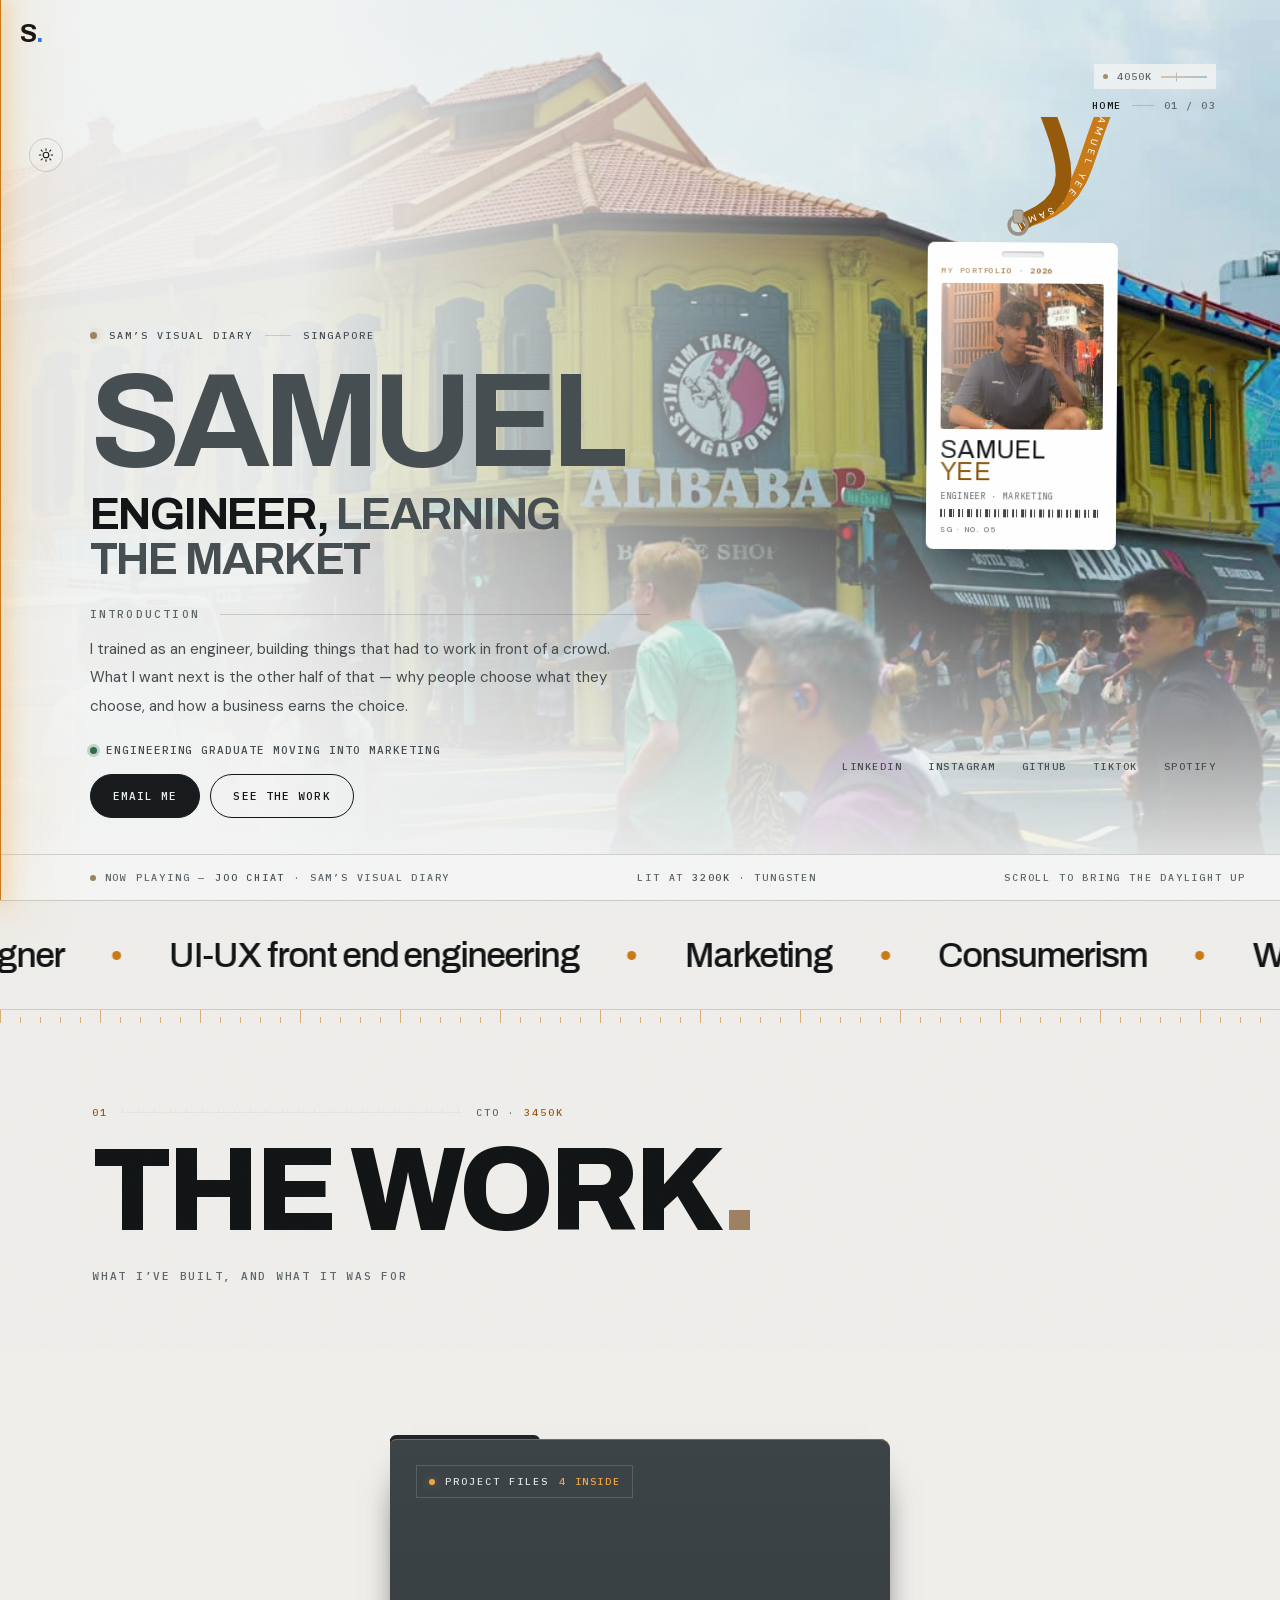
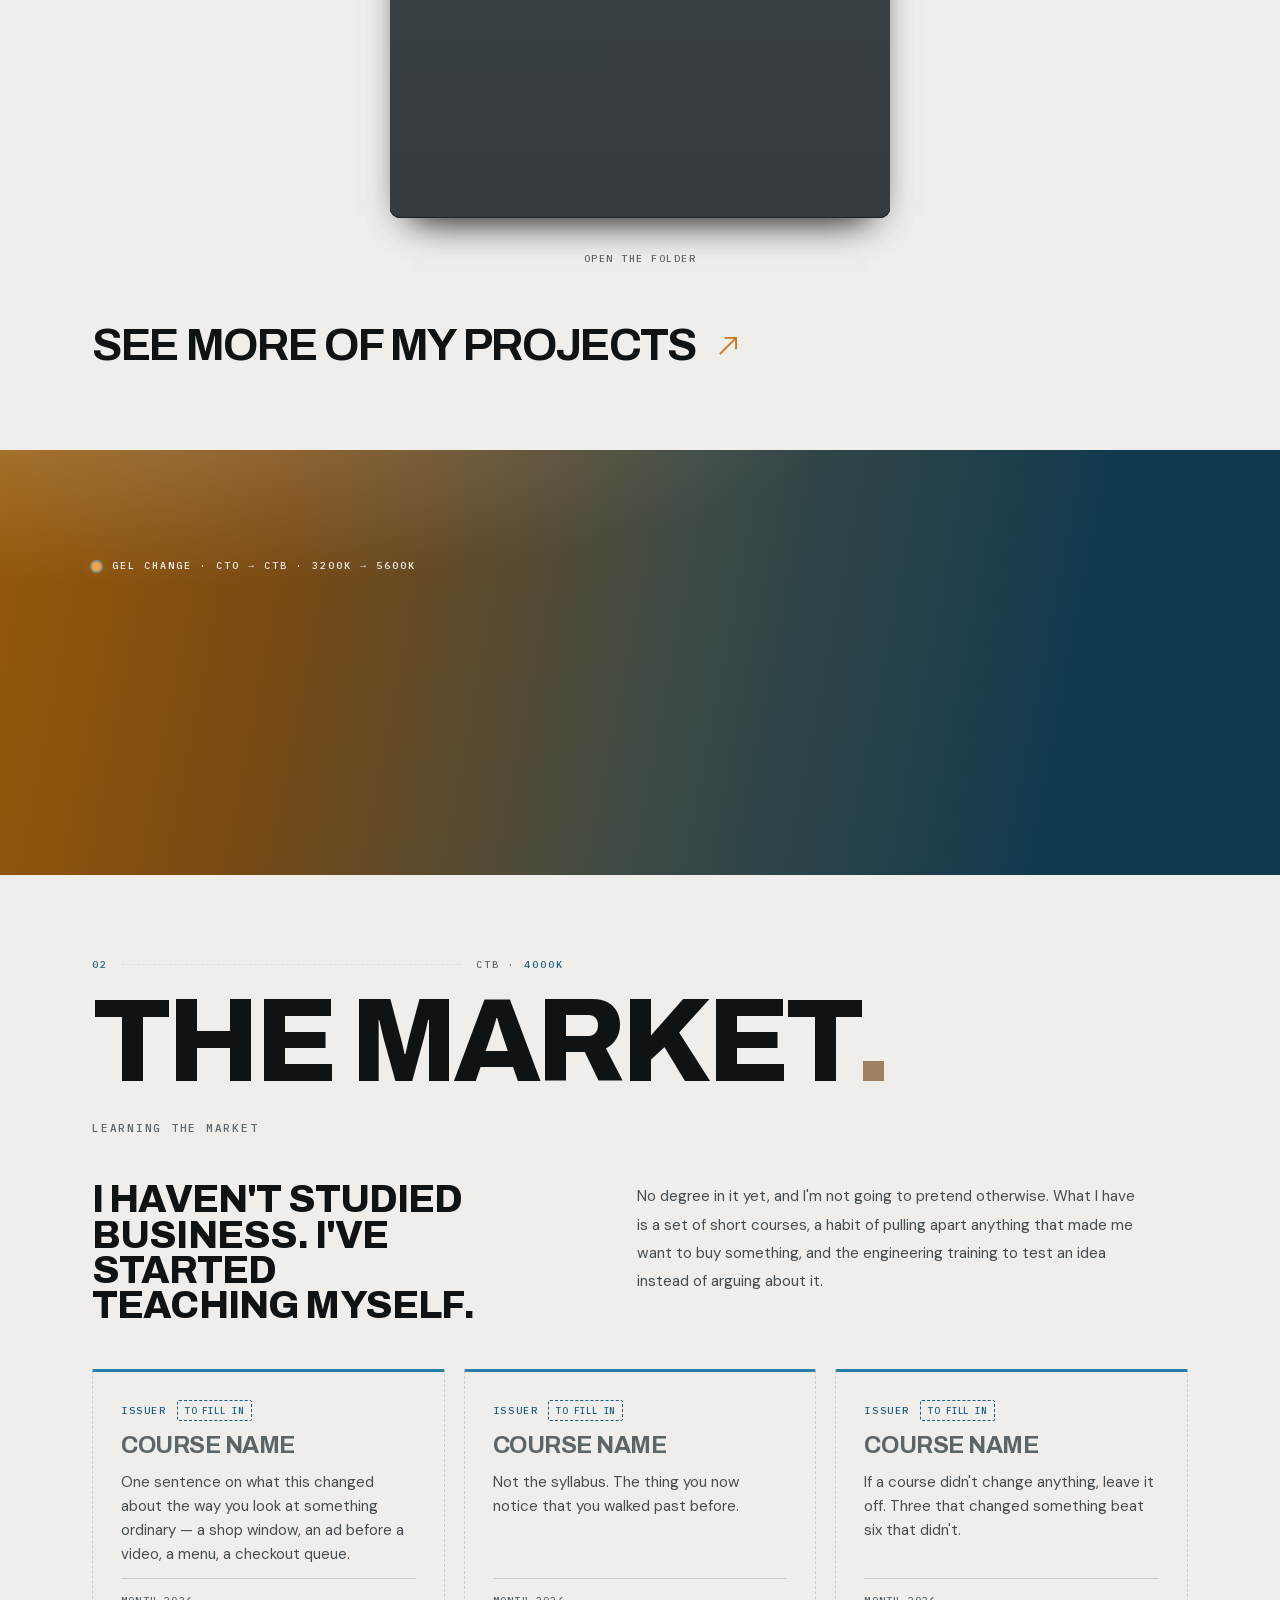
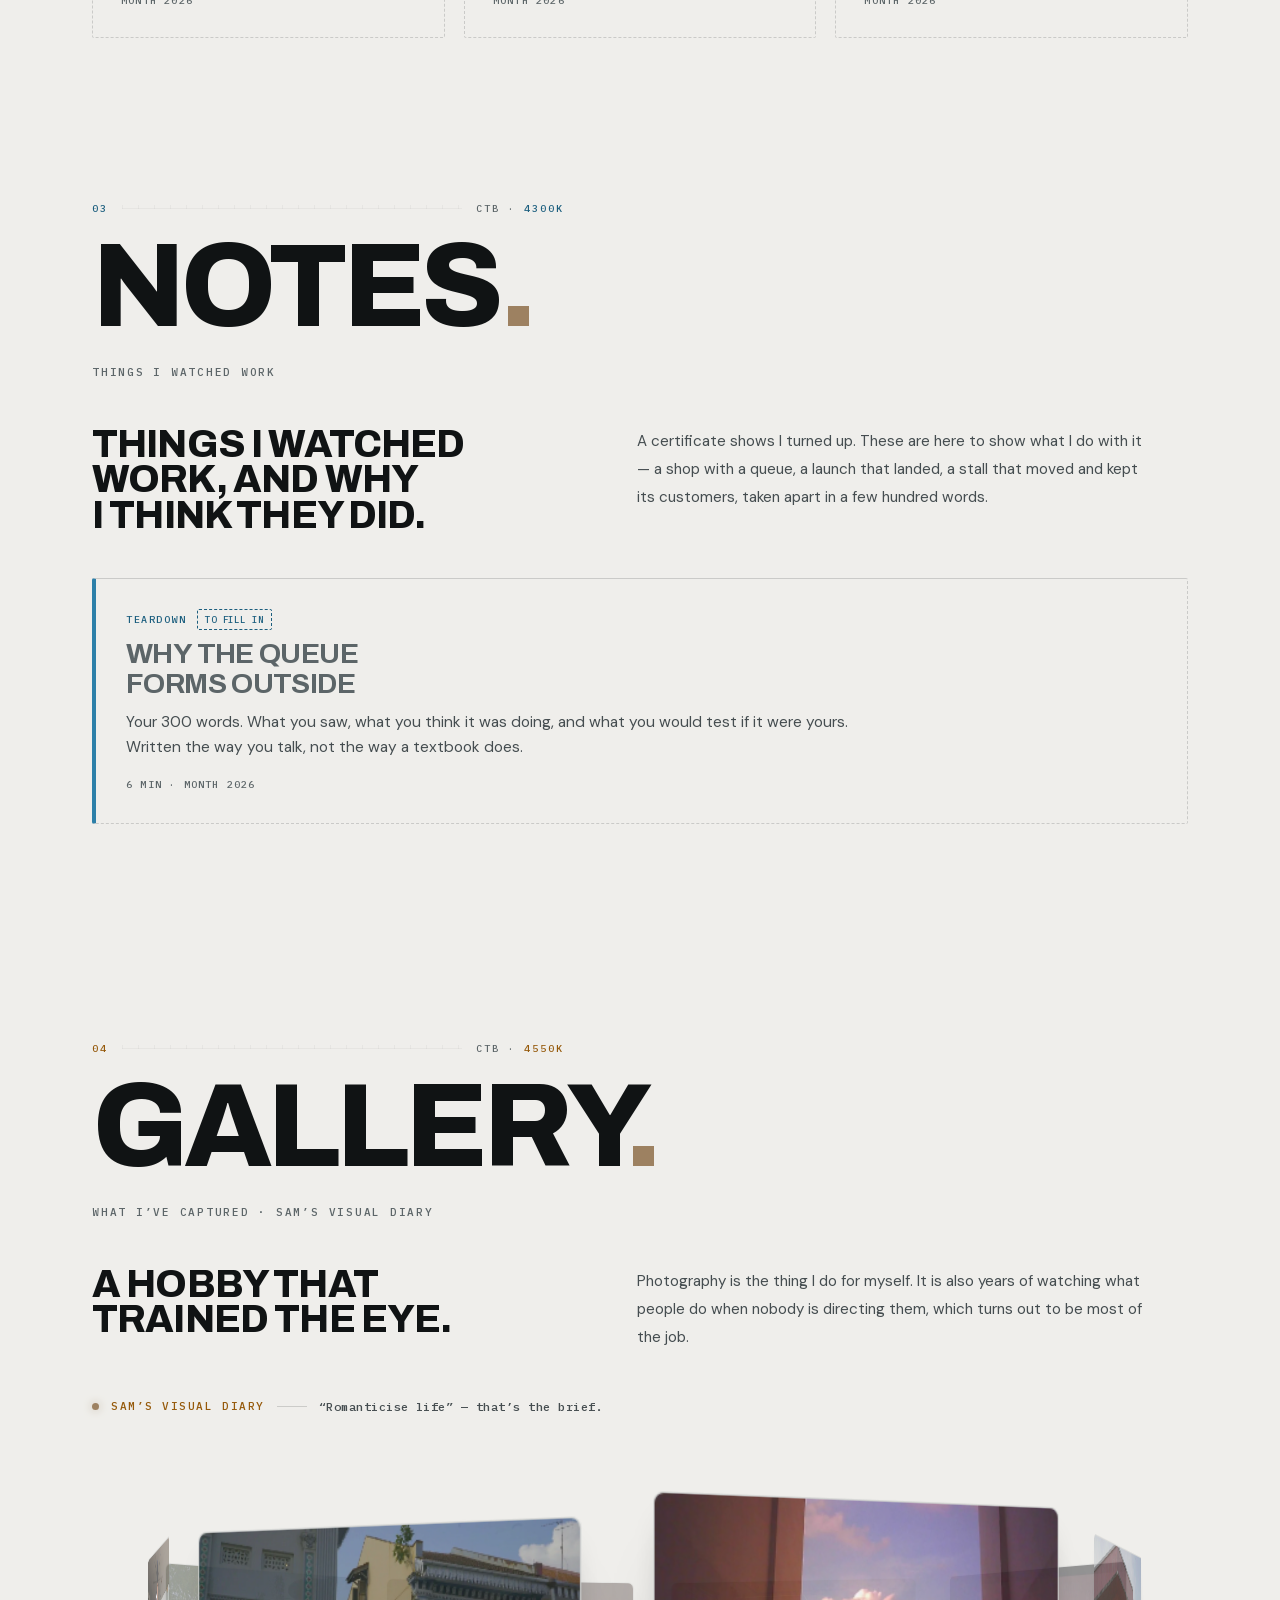
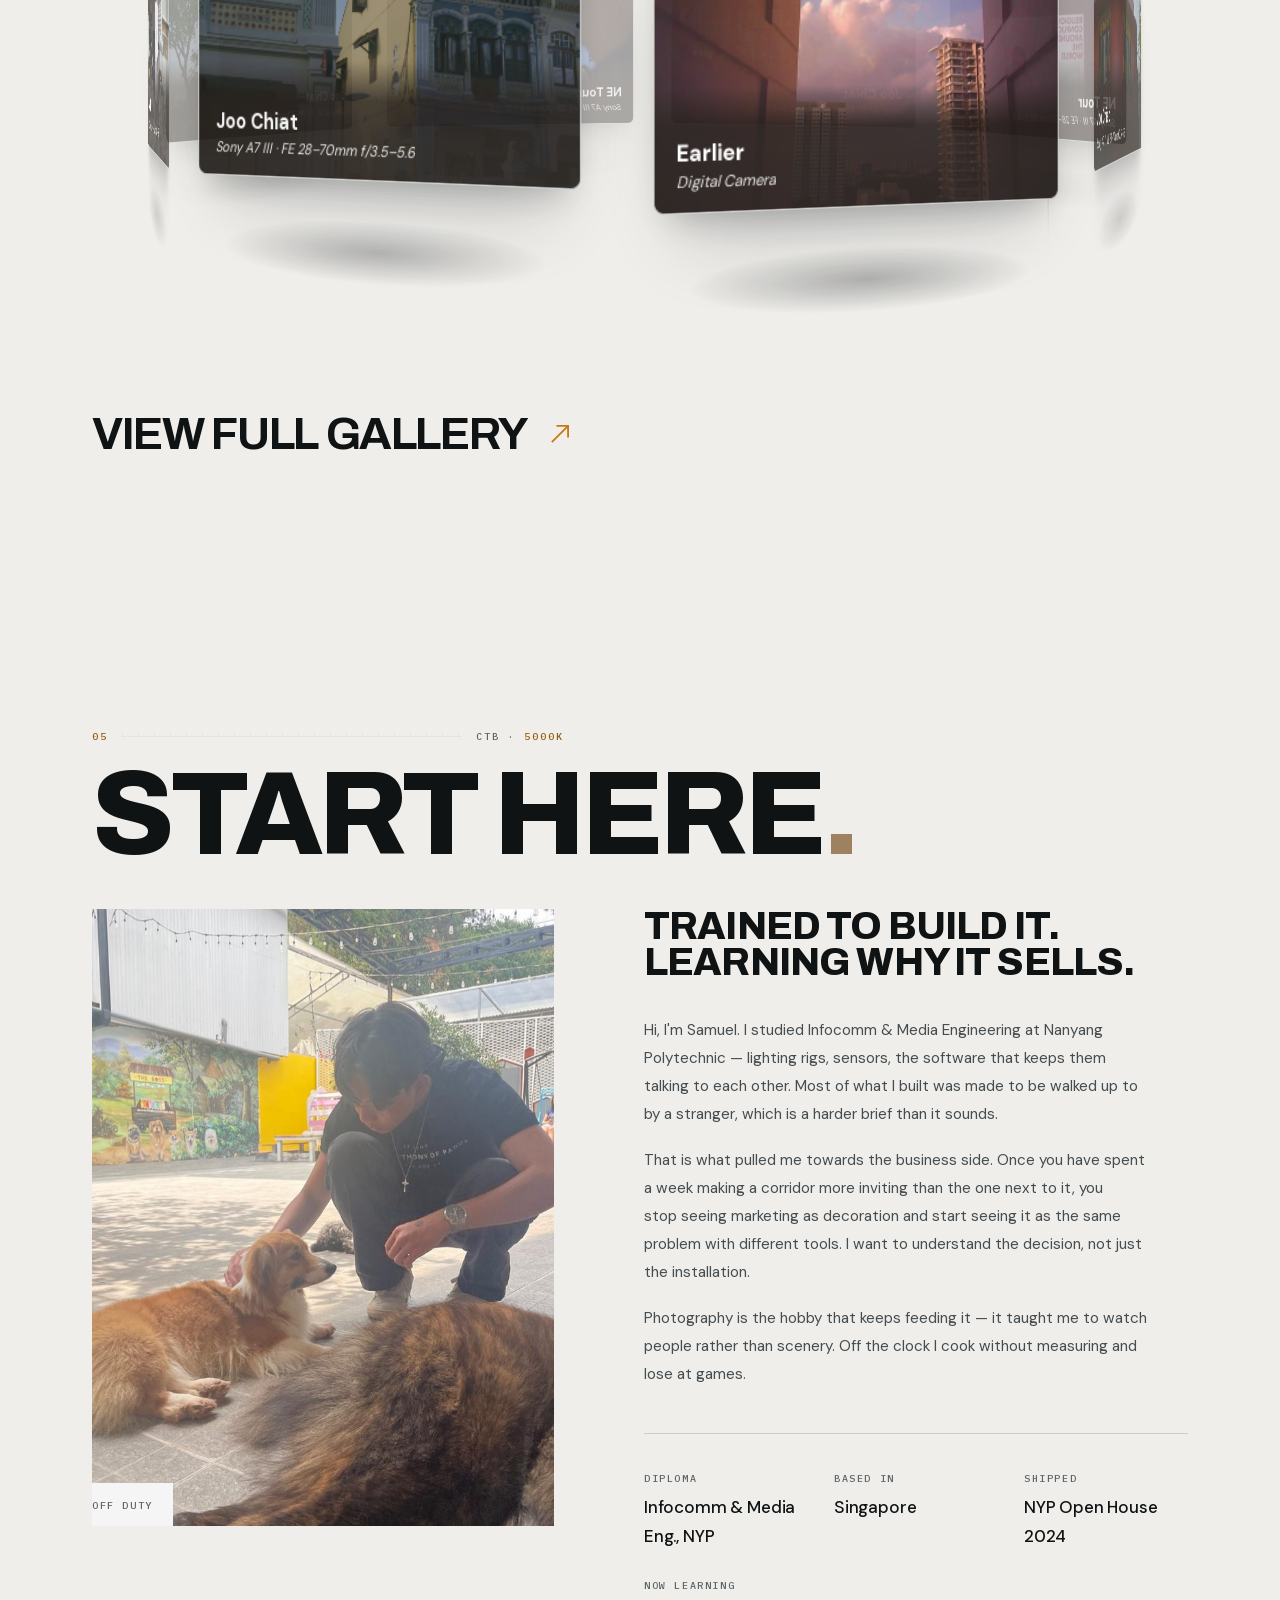
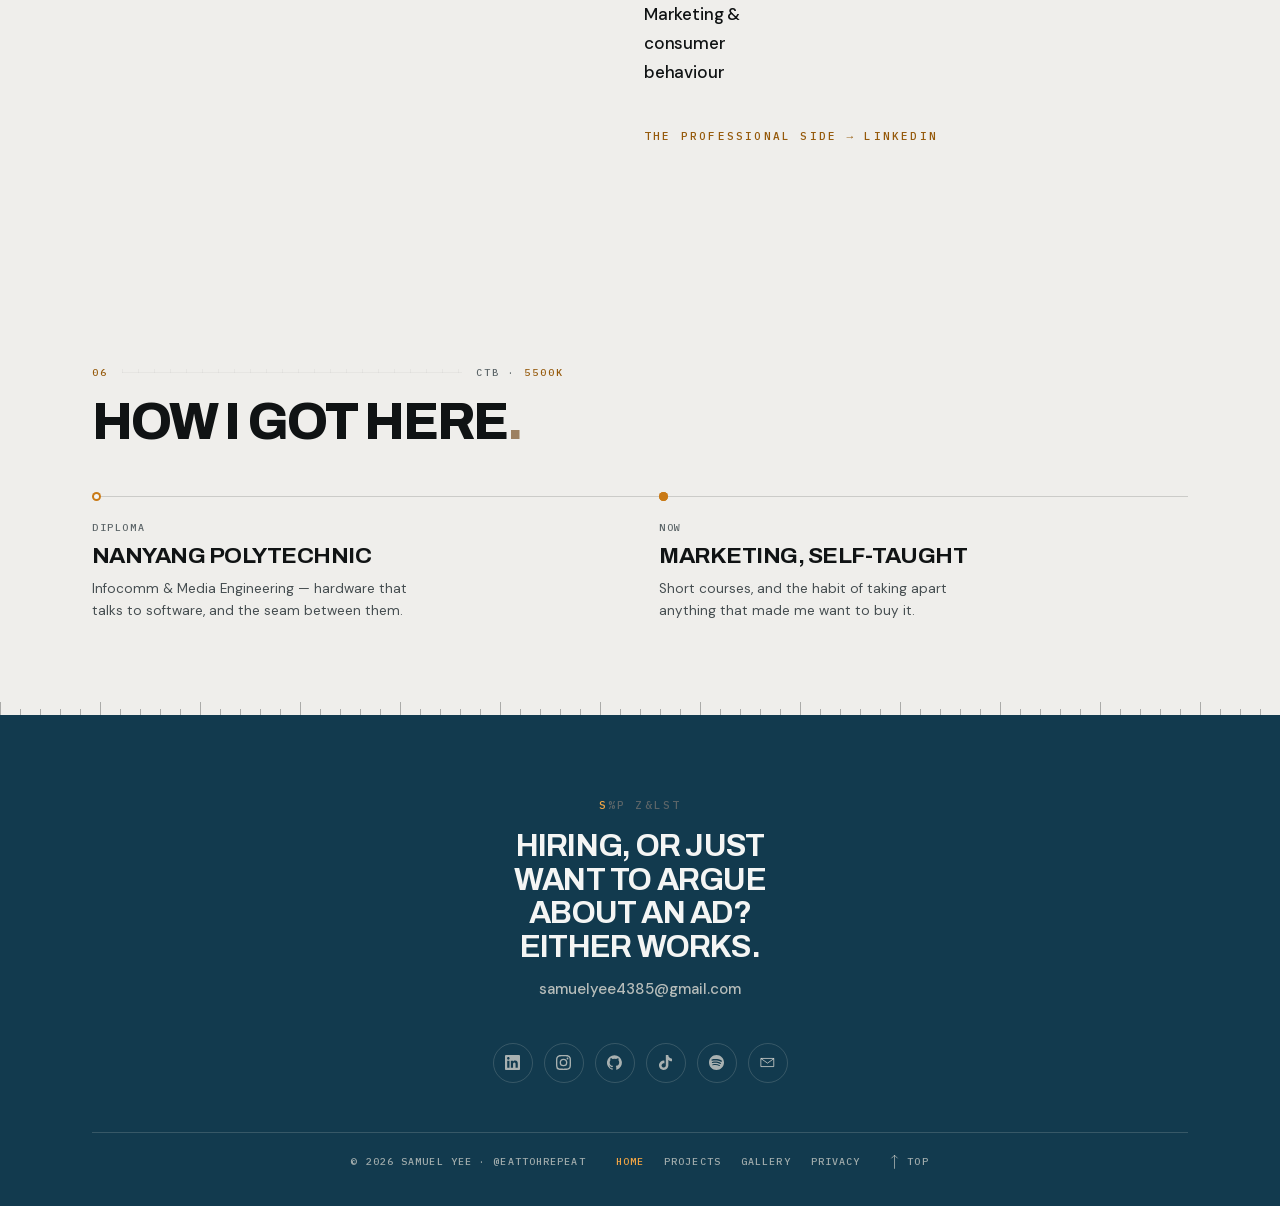
==== commit 8ef010d7: "Promote v2 to the site The restyle becomes the site. v2/ replaces the files at the root and the fold" ====
--- a/index.html
+++ b/index.html
@@ -3,12 +3,12 @@
 <head>
 <meta charset="utf-8">
 <meta name="viewport" content="width=device-width, initial-scale=1">
-<title>Samuel Yee — Engineer &amp; Photographer</title>
-<meta name="description" content="Samuel Yee — Infocomm &amp; Media Engineering graduate, photographer and maker based in Singapore. Photography, projects and the things I'm building.">
-<meta name="theme-color" content="#f3ece0">
-
-<meta property="og:title" content="Samuel Yee — Engineer &amp; Photographer">
-<meta property="og:description" content="Photography, projects and the things I'm building. Based in Singapore.">
+<title>Samuel Yee — Engineer, learning the market</title>
+<meta name="description" content="Samuel Yee — Infocomm &amp; Media Engineering graduate in Singapore, moving into marketing. Built experiences that had to work in front of a crowd; now learning why people choose what they choose.">
+<meta name="theme-color" content="#f4f5f4">
+
+<meta property="og:title" content="Samuel Yee — Engineer, learning the market">
+<meta property="og:description" content="Engineering graduate in Singapore, moving into marketing. The work, the courses, and the notes.">
 <meta property="og:type" content="website">
 <meta property="og:image" content="https://samwoh05.github.io/Portfolio-Website-/assets/img/share.jpg">
 <meta property="og:url" content="https://samwoh05.github.io/Portfolio-Website-/">
@@ -18,16 +18,15 @@
 <meta property="og:image:alt" content="A mural in central Singapore reading: in a room full of art I'd still stare at you">
 <meta name="twitter:card" content="summary_large_image">
 
-<link rel="canonical" href="https://samwoh05.github.io/Portfolio-Website-/">
-<link rel="icon" href="data:image/svg+xml,%3Csvg xmlns='http://www.w3.org/2000/svg' viewBox='0 0 64 64'%3E%3Crect width='64' height='64' fill='%23c4552c'/%3E%3Ctext x='32' y='46' font-family='Helvetica,Arial' font-size='40' font-weight='bold' fill='%23f7f0e5' text-anchor='middle'%3ES%3C/text%3E%3C/svg%3E">
+<link rel="icon" href="data:image/svg+xml,%3Csvg xmlns='http://www.w3.org/2000/svg' viewBox='0 0 64 64'%3E%3Crect width='64' height='64' fill='%230c0e0f'/%3E%3Ctext x='32' y='46' font-family='Helvetica,Arial' font-size='40' font-weight='bold' fill='%23f2a544' text-anchor='middle'%3ES%3C/text%3E%3C/svg%3E">
 
 <script>/* the stored theme, before first paint, so the page never flashes the wrong one */
 try{var t=localStorage.getItem("sy-theme");if(t)document.documentElement.setAttribute("data-theme",t)}catch(e){}</script>
-<link rel="preload" href="assets/fonts/anton-latin.woff2" as="font" type="font/woff2" crossorigin>
+<link rel="preload" href="assets/fonts/archivo-var-latin.woff2" as="font" type="font/woff2" crossorigin>
 <link rel="preload" href="assets/fonts/dmsans-var-latin.woff2" as="font" type="font/woff2" crossorigin>
-<link rel="stylesheet" href="assets/css/fonts.css?v=46b91811">
-<link rel="stylesheet" href="assets/css/site.css?v=46b91811">
-<link rel="stylesheet" href="assets/css/print.css?v=46b91811" media="print">
+<link rel="stylesheet" href="assets/css/fonts.css?v=fdd0a179">
+<link rel="stylesheet" href="assets/css/site.css?v=fdd0a179">
+<link rel="stylesheet" href="assets/css/print.css?v=fdd0a179" media="print">
 </head>
 <body class="is-home">
 <a class="skip-link" href="#main">Skip to content</a>
@@ -48,6 +47,14 @@
 </button>
 
 <div class="chrome chrome__marker"><b>Home</b><s></s><span>01 / 03</span></div>
+
+<!-- The desk. desk.js fills the number and the cue, and un-hides it, so a
+     reader without JavaScript never sees an instrument reading nothing. -->
+<div class="chrome desk" data-desk hidden>
+  <i class="desk__lamp" aria-hidden="true"></i>
+  <span class="desk__k" data-desk-k>3200K</span>
+  <span class="desk__fader" aria-hidden="true"><i></i></span>
+</div>
 
 <div class="chrome scroll-rail" aria-hidden="true">
   <svg viewBox="0 0 12 26" fill="none" stroke="currentColor" stroke-width="1.2">
@@ -60,65 +67,80 @@
 </div>
 
 <nav class="chrome chrome__social" aria-label="Social links">
+  <a href="https://www.linkedin.com/in/samuel-yee-573164284/" target="_blank" rel="noopener noreferrer">LinkedIn</a>
   <a href="https://www.instagram.com/eattohrepeat/" target="_blank" rel="noopener noreferrer">Instagram</a>
+  <a href="https://github.com/samwoh05" target="_blank" rel="noopener noreferrer">GitHub</a>
   <a href="https://www.tiktok.com/@sam_yzx" target="_blank" rel="noopener noreferrer">TikTok</a>
-  <a href="https://github.com/samwoh05" target="_blank" rel="noopener noreferrer">GitHub</a>
-  <a href="https://www.linkedin.com/in/samuel-yee-573164284/" target="_blank" rel="noopener noreferrer">LinkedIn</a>
+    <a href="https://open.spotify.com/user/samuelyee4385" target="_blank" rel="noopener noreferrer">Spotify</a>
 </nav>
 
 <!-- ============ Overlay menu ============ -->
 <nav class="nav-overlay" id="nav" aria-hidden="true" aria-label="Main">
   <ul class="nav-overlay__list">
     <li><a href="index.html" aria-current="page">Home<em>01</em></a></li>
-    <li><a href="gallery.html">Gallery<em>02</em></a></li>
-    <li><a href="projects.html">Projects<em>03</em></a></li>
+    <li><a href="projects.html">Projects<em>02</em></a></li>
+    <li><a href="gallery.html">Gallery<em>03</em></a></li>
     <li><a href="#contact">Contact<em>04</em></a></li>
   </ul>
   <div class="nav-overlay__meta">
+    <a href="https://www.linkedin.com/in/samuel-yee-573164284/" target="_blank" rel="noopener noreferrer">LinkedIn</a>
     <a href="https://www.instagram.com/eattohrepeat/" target="_blank" rel="noopener noreferrer">Instagram</a>
+    <a href="https://github.com/samwoh05" target="_blank" rel="noopener noreferrer">GitHub</a>
     <a href="https://www.tiktok.com/@sam_yzx" target="_blank" rel="noopener noreferrer">TikTok</a>
-    <a href="https://github.com/samwoh05" target="_blank" rel="noopener noreferrer">GitHub</a>
-    <a href="https://www.linkedin.com/in/samuel-yee-573164284/" target="_blank" rel="noopener noreferrer">LinkedIn</a>
-    <a href="https://open.spotify.com/playlist/5l4wbWqj1yNKjOc1XNnSc0" target="_blank" rel="noopener noreferrer">Spotify</a>
+    <a href="https://open.spotify.com/user/samuelyee4385" target="_blank" rel="noopener noreferrer">Spotify</a>
     <a href="mailto:samuelyee4385@gmail.com">Email</a>
   </div>
 </nav>
 
 <main id="main">
 
-<!-- ============ Hero ============ -->
-<section class="hero">
-  <div class="hero__media">
+<!-- ============ Hero ============
+     The headline is still the whole argument — "engineer, learning the
+     market" concedes the thing a reader works out anyway, which buys belief
+     for everything under it. What is new is what it is printed on: seven
+     seconds of Samuel's own Joo Chiat film, the street he actually shoots,
+     running silent behind his name. The scrim is the page's own ground, so
+     the type keeps its contrast in both themes, and site.js never starts the
+     film for a reader who asked for less motion.
+     EDIT THE STATUS LINE so it says what is actually true this month. To add
+     a CV, drop the PDF at assets/cv.pdf and uncomment the third button. -->
+<section class="hero hero--reel" data-cue="Cold open">
+  <div class="hero__film" aria-hidden="true">
+    <video data-film
+           poster="assets/video/street-loop.jpg"
+           src="assets/video/street-loop.mp4"
+           muted loop playsinline preload="none"></video>
+  </div>
+
+  <div class="hero__side" aria-hidden="true">
     <div class="lanyard" data-lanyard></div>
   </div>
 
   <div class="hero__body">
-    <div class="hero__ghost" data-parallax="-0.08" aria-hidden="true">Sa</div>
+    <p class="hero__kicker rise in">
+      <i aria-hidden="true"></i>Sam&rsquo;s Visual Diary<s aria-hidden="true"></s>Singapore
+    </p>
 
     <div class="hero__title">
-      <p class="label rise in" style="margin:0 0 clamp(18px,3vh,34px)"><span data-decrypt="inViewHover" data-decrypt-sequential data-decrypt-speed="80" data-decrypt-delay="650" data-decrypt-chars="ABCDEFGHIJKLMNOPQRSTUVWXYZ!@#$%&amp;*+?">Say Hello</span></p>
       <h1 class="display h-xl">
-        <span class="hero__name" data-cutout>Samuel</span>
-        <span class="rise in" data-d="2"><span>engineer &amp;</span></span>
-        <span class="rise in" data-d="3"><span>photographer</span></span>
+        <span class="hero__name" data-split><span>Samuel</span></span>
+        <span class="rise in" data-d="2"><span><em>engineer,</em> learning</span></span>
+        <span class="rise in" data-d="3"><span>the market</span></span>
       </h1>
     </div>
 
-    <div class="hero__intro reveal" data-d="3">
+    <div class="hero__intro reveal" data-d="4">
       <p class="label label--muted" style="margin:0">Introduction</p>
       <s></s>
       <p class="lede" style="margin:0">
-        I hope to bridge the worlds I’ve grown to love — technology, creativity,
-        and business — and use them to better understand people and create
-        things that matter.
-      </p>
-    </div>
-
-    <!-- Say what you're after, and give them one click to answer. EDIT THE
-         STATUS LINE: it should say what is actually true this month. To add a
-         CV, drop the PDF at assets/cv.pdf and uncomment the third button. -->
-    <div class="hero__act reveal" data-d="4">
-      <p class="hero__status"><i aria-hidden="true"></i>Based in Singapore &middot; open to opportunities</p>
+        I trained as an engineer, building things that had to work in front of
+        a crowd. What I want next is the other half of that &mdash; why people
+        choose what they choose, and how a business earns the choice.
+      </p>
+    </div>
+
+    <div class="hero__act reveal" data-d="5">
+      <p class="hero__status"><i aria-hidden="true"></i>Engineering graduate moving into marketing</p>
       <div class="hero__btns">
         <a class="btn btn--solid" href="mailto:samuelyee4385@gmail.com">Email me</a>
         <a class="btn" href="projects.html">See the work</a>
@@ -126,23 +148,36 @@
       </div>
     </div>
   </div>
-</section>
-
-<!-- ============ Marquee ============ -->
+
+  <div class="hero__strip">
+    <span class="hero__now"><i aria-hidden="true"></i>Now playing &mdash; <b>Joo Chiat</b> &middot; Sam&rsquo;s Visual Diary</span>
+    <span>Lit at <b>3200K</b> &middot; tungsten</span>
+    <span>Scroll to bring the daylight up</span>
+  </div>
+</section>
+
+<!-- ============ Marquee ============
+     Four words, and every one of them names something he wants to be hired
+     to do. site.js repeats the row until it is wider than the screen, so a
+     short list cannot open a gap as it wraps. -->
 <div class="marquee" aria-hidden="true">
   <div class="marquee__row">
-    <span>Photography</span><span>Engineering</span><span>Cooking</span>
-    <span>Gaming</span><span>Singapore</span>
+    <span>UI-UX front end engineering</span><span>Marketing</span>
+    <span>Consumerism</span><span>Website designer</span>
   </div>
 </div>
 
 <div class="checker checker--rust" aria-hidden="true" style="opacity:.55"></div>
 
-<!-- ============ Projects teaser ============ -->
-<section class="section section--tight shell">
-  <div class="section__head reveal">
-    <p class="label" style="margin:0">What I've been making</p><s></s>
-    <p class="label label--muted" style="margin:0">01</p>
+<!-- ============ 01 — the work ============
+     Still the first thing after the hero, because the strongest argument for
+     the change of direction is work he has already done, described for a
+     different reader. -->
+<section class="section section--tight shell" data-cue="The work">
+  <div class="section__head reveal">
+    <p class="cue"><b>01</b><s aria-hidden="true"></s><span>CTO &middot; <b data-cue-k>3200K</b></span></p>
+    <h2 class="section__word">The work<i>.</i></h2>
+    <p class="section__sub">What I&rsquo;ve built, and what it was for</p>
   </div>
 
   <div class="reveal" data-folder
@@ -154,12 +189,101 @@
   </a>
 </section>
 
-<!-- ============ Gallery teaser ============ -->
-<section class="section shell">
-  <div class="section__head reveal">
-    <p class="label" style="margin:0">What I've captured</p><s></s>
-    <p class="label label--muted" style="margin:0">02</p>
-  </div>
+<!-- ============ The turn ============
+     Everything above this band is what he made. Everything below is what he
+     is learning. The colour changes to say so. -->
+<section class="statement statement--turn" data-cue="The turn">
+  <p class="statement__gel"><i aria-hidden="true"></i>Gel change &middot; CTO &rarr; CTB &middot; 3200K &rarr; 5600K</p>
+  <p data-split><span>People buy<br>what it says<br>about them.</span></p>
+</section>
+
+<!-- ============ 02 — learning ============ -->
+<section class="section section--tight shell section--market" id="learning" data-cue="Learning the market">
+  <div class="section__head reveal">
+    <p class="cue"><b>02</b><s aria-hidden="true"></s><span>CTB &middot; <b data-cue-k>5600K</b></span></p>
+    <h2 class="section__word">The market<i>.</i></h2>
+    <p class="section__sub">Learning the market</p>
+  </div>
+
+  <div class="sec-intro">
+    <div>
+      <p class="display h-md rise deck" style="margin:0">
+        <span>I haven't studied<br>business. I've started<br>teaching myself.</span>
+      </p>
+    </div>
+    <div>
+      <p class="lede reveal" data-d="1">
+        No degree in it yet, and I'm not going to pretend otherwise. What I
+        have is a set of short courses, a habit of pulling apart anything that
+        made me want to buy something, and the engineering training to test an
+        idea instead of arguing about it.
+      </p>
+    </div>
+  </div>
+
+  <div data-learning></div>
+</section>
+
+<!-- ============ 03 — notes ============
+     The section removes itself if data/notes.js is empty, so the page never
+     promises writing that isn't there. -->
+<section class="section section--tight shell section--market" id="notes" data-cue="Notes">
+  <div class="section__head reveal">
+    <p class="cue"><b>03</b><s aria-hidden="true"></s><span>CTB &middot; <b data-cue-k>5600K</b></span></p>
+    <h2 class="section__word">Notes<i>.</i></h2>
+    <p class="section__sub">Things I watched work</p>
+  </div>
+
+  <div class="sec-intro">
+    <div>
+      <p class="display h-md rise deck" style="margin:0">
+        <span>Things I watched<br>work, and why<br>I think they did.</span>
+      </p>
+    </div>
+    <div>
+      <p class="lede reveal" data-d="1">
+        A certificate shows I turned up. These are here to show what I do with
+        it &mdash; a shop with a queue, a launch that landed, a stall that moved
+        and kept its customers, taken apart in a few hundred words.
+      </p>
+    </div>
+  </div>
+
+  <div data-notes></div>
+</section>
+
+<!-- ============ 04 — the eye ============ -->
+<section class="section shell" data-cue="What I&rsquo;ve captured">
+  <div class="section__head reveal">
+    <p class="cue"><b>04</b><s aria-hidden="true"></s><span>CTB &middot; <b data-cue-k>5600K</b></span></p>
+    <h2 class="section__word">Gallery<i>.</i></h2>
+    <p class="section__sub">What I&rsquo;ve captured &middot; Sam&rsquo;s Visual Diary</p>
+  </div>
+
+  <div class="sec-intro">
+    <div>
+      <p class="display h-md rise deck" style="margin:0">
+        <span>A hobby that<br>trained the eye.</span>
+      </p>
+    </div>
+    <div>
+      <p class="lede reveal" data-d="1">
+        Photography is the thing I do for myself. It is also years of watching
+        what people do when nobody is directing them, which turns out to be
+        most of the job.
+      </p>
+    </div>
+  </div>
+
+  <!-- His own name for the work, his own line under it. Both are already
+       true on the account the photographs come from; nothing here is a
+       slogan written for him. -->
+  <p class="diary-credit reveal" data-d="2">
+    <i aria-hidden="true"></i>
+    <a href="https://www.instagram.com/samvisualdiary.jpg/" target="_blank" rel="noopener noreferrer">Sam&rsquo;s Visual Diary</a>
+    <s aria-hidden="true"></s>
+    <span>&ldquo;Romanticise life&rdquo; &mdash; that&rsquo;s the brief.</span>
+  </p>
 
   <div class="ring-stage reveal" data-gallery-ring
        style="margin-bottom:clamp(30px,5vh,54px)"></div>
@@ -170,11 +294,11 @@
   </a>
 </section>
 
-<!-- ============ About ============ -->
-<section class="section shell" id="about">
-  <div class="section__head reveal">
-    <p class="label" style="margin:0">Start here</p><s></s>
-    <p class="label label--muted" style="margin:0">03</p>
+<!-- ============ 05 — about ============ -->
+<section class="section shell" id="about" data-cue="Start here">
+  <div class="section__head reveal">
+    <p class="cue"><b>05</b><s aria-hidden="true"></s><span>CTB &middot; <b data-cue-k>5600K</b></span></p>
+    <h2 class="section__word">Start here<i>.</i></h2>
   </div>
 
   <div class="about">
@@ -184,38 +308,34 @@
     </figure>
 
     <div>
-      <h2 class="display h-md rise" style="margin:0 0 clamp(22px,4vh,38px)">
-        <span>A creative at heart,<br>an engineer by training.</span>
-      </h2>
+      <p class="display h-md rise deck" style="margin:0 0 clamp(22px,4vh,38px)">
+        <span>Trained to build it.<br>Learning why it sells.</span>
+      </p>
 
       <p class="lede reveal" data-d="1">
-        Hi, I’m Samuel. I studied Infocomm &amp; Media Engineering (DIME) at
-        Nanyang Polytechnic, where I developed a strong technical foundation and
-        a curiosity for understanding how technology works and how it can be
-        used to create meaningful experiences.
+        Hi, I'm Samuel. I studied Infocomm &amp; Media Engineering at Nanyang
+        Polytechnic &mdash; lighting rigs, sensors, the software that keeps them
+        talking to each other. Most of what I built was made to be walked up to
+        by a stranger, which is a harder brief than it sounds.
       </p>
       <p class="lede reveal" data-d="2">
-        Beyond engineering, I’m a creative at heart with a deep love for
-        photography. I enjoy capturing moments that pass too quickly and turning
-        them into something that lasts. Photography has shaped the way I see the
-        world — teaching me to pay attention to people, emotions, and the details
-        that often go unnoticed.
+        That is what pulled me towards the business side. Once you have spent a
+        week making a corridor more inviting than the one next to it, you stop
+        seeing marketing as decoration and start seeing it as the same problem
+        with different tools. I want to understand the decision, not just the
+        installation.
       </p>
       <p class="lede reveal" data-d="3">
-        Today, I’m looking to build beyond my technical foundation and explore
-        the world of business, particularly the psychology behind consumer
-        behaviour. I’m fascinated by what influences people’s decisions, what
-        makes them connect with a brand, and how creativity and technology can
-        come together to meet those needs.
-      </p>
-
-      <!-- Four checkable facts rather than three descriptive ones. Every line
-           here is something Samuel stated himself and can stand behind. -->
+        Photography is the hobby that keeps feeding it &mdash; it taught me to
+        watch people rather than scenery. Off the clock I cook without
+        measuring and lose at games.
+      </p>
+
       <dl class="about__stats reveal" data-d="4">
         <div><dt>Diploma</dt><dd>Infocomm &amp; Media Eng., NYP</dd></div>
         <div><dt>Based in</dt><dd>Singapore</dd></div>
         <div><dt>Shipped</dt><dd>NYP Open House 2024</dd></div>
-        <div><dt>Tools</dt><dd>grandMA3 &middot; Raspberry Pi &middot; DaVinci</dd></div>
+        <div><dt>Now learning</dt><dd>Marketing &amp; consumer behaviour</dd></div>
       </dl>
 
       <p class="reveal" data-d="5" style="margin:clamp(24px,4vh,36px) 0 0">
@@ -225,106 +345,28 @@
   </div>
 </section>
 
-<!-- ============ Disciplines ============ -->
-<!-- ============ Education ============ -->
-<section class="section section--tight shell" id="education">
-  <div class="section__head reveal">
-    <p class="label" style="margin:0">Where I've been</p><s></s>
+<!-- ============ Education ============
+     Two stops, not four. The school years came off: on a page asking an
+     employer to take a change of direction seriously, a ladder reaching back
+     to primary school reads as a school assignment. -->
+<section class="section section--tight shell" id="education" data-cue="How I got here">
+  <div class="section__head reveal">
+    <p class="cue"><b>06</b><s aria-hidden="true"></s><span>CTB &middot; <b data-cue-k>5600K</b></span></p>
+    <h2 class="section__word section__word--sm">How I got here<i>.</i></h2>
   </div>
 
   <ol class="path">
     <li class="path__step reveal">
-      <p class="path__stage">Primary</p>
-      <h3 class="path__name">St Joseph&rsquo;s Institution Junior</h3>
-    </li>
-    <li class="path__step reveal" data-d="1">
-      <p class="path__stage">Secondary</p>
-      <h3 class="path__name">Montfort Secondary School</h3>
-    </li>
-    <li class="path__step reveal" data-d="2">
       <p class="path__stage">Diploma</p>
       <h3 class="path__name">Nanyang Polytechnic</h3>
       <p class="path__note">Infocomm &amp; Media Engineering &mdash; hardware that talks to software, and the seam between them.</p>
     </li>
+    <li class="path__step reveal" data-d="1">
+      <p class="path__stage">Now</p>
+      <h3 class="path__name">Marketing, self-taught</h3>
+      <p class="path__note">Short courses, and the habit of taking apart anything that made me want to buy it.</p>
+    </li>
   </ol>
-</section>
-
-<!-- ============ Statement ============ -->
-<section class="statement">
-  <p data-split><span>Wherever<br>you go,<br>There<br>you are.</span></p>
-</section>
-
-<section class="section section--tight shell">
-  <div class="section__head reveal">
-    <p class="label" style="margin:0">What I keep doing</p><s></s>
-    <p class="label label--muted" style="margin:0">04</p>
-  </div>
-
-  <div class="cards">
-    <article class="card reveal" data-tilt="7">
-      <p class="card__num">01</p>
-      <div>
-        <h3 class="card__title">Engineering</h3>
-        <p>Infocomm &amp; media engineering at NYP. The best part is when something you built finally works the way you pictured it. The long part is everything before that.</p>
-      </div>
-      <svg class="card__mark" viewBox="0 0 24 24" fill="none" stroke="currentColor" stroke-width="1.4"><path d="M5 19 19 5M9 5h10v10"/></svg>
-    </article>
-    <article class="card reveal" data-d="1" data-tilt="7">
-      <p class="card__num">02</p>
-      <div>
-        <h3 class="card__title">Photography</h3>
-        <p>Trying to romanticise life, one frame at a time. Light, buildings, and the people I happen to be with — mostly shot on the way somewhere else.</p>
-      </div>
-      <svg class="card__mark" viewBox="0 0 24 24" fill="none" stroke="currentColor" stroke-width="1.4"><path d="M5 19 19 5M9 5h10v10"/></svg>
-    </article>
-    <article class="card reveal" data-d="2" data-tilt="7">
-      <p class="card__num">03</p>
-      <div>
-        <h3 class="card__title">Cooking</h3>
-        <p>I cook the way I shoot: no measuring, a lot of adjusting. Feeding people is still my favourite way to end a day.</p>
-      </div>
-      <svg class="card__mark" viewBox="0 0 24 24" fill="none" stroke="currentColor" stroke-width="1.4"><path d="M5 19 19 5M9 5h10v10"/></svg>
-    </article>
-    <article class="card reveal" data-d="3" data-tilt="7">
-      <p class="card__num">04</p>
-      <div>
-        <h3 class="card__title">Gaming</h3>
-        <p>Where I go to switch off. It's also quietly taught me most of what I know about how something should feel to use.</p>
-      </div>
-      <svg class="card__mark" viewBox="0 0 24 24" fill="none" stroke="currentColor" stroke-width="1.4"><path d="M5 19 19 5M9 5h10v10"/></svg>
-    </article>
-  </div>
-</section>
-
-<!-- ============ Music ============ -->
-<section class="section shell">
-  <div class="section__head reveal">
-    <p class="label" style="margin:0">What's been playing</p><s></s>
-    <p class="label label--muted" style="margin:0">05</p>
-  </div>
-
-  <div class="music">
-    <div class="reveal">
-      <h2 class="display h-md" style="margin:0 0 18px">What's playing<br>while I work.</h2>
-      <p class="lede">
-        Two playlists that more or less run the whole day — one for focus,
-        one for everything else.
-      </p>
-      <p style="margin-top:26px">
-        <a class="label" href="https://open.spotify.com/playlist/5l4wbWqj1yNKjOc1XNnSc0"
-           target="_blank" rel="noopener noreferrer">Open in Spotify →</a>
-      </p>
-    </div>
-
-    <div class="music__frames reveal" data-d="1">
-      <iframe title="Playlist I" height="200"
-        src="https://open.spotify.com/embed/playlist/5l4wbWqj1yNKjOc1XNnSc0?theme=0"
-        allow="clipboard-write; encrypted-media; fullscreen; picture-in-picture"></iframe>
-      <iframe title="Playlist II" height="200"
-        src="https://open.spotify.com/embed/playlist/3lRkVkXqaBwBWOFaWslODI?theme=0"
-        allow="clipboard-write; encrypted-media; fullscreen; picture-in-picture"></iframe>
-    </div>
-  </div>
 </section>
 
 </main>
@@ -354,25 +396,25 @@
   <div class="lightbox__foot"><h3></h3><p></p></div>
 </div>
 
-<footer class="footer" id="contact">
-  <p class="label reveal" style="margin:0">One last thing</p>
-
-  <h2 class="contact__title reveal" data-d="1">Got something in mind? I&rsquo;d love to hear about it.</h2>
+<footer class="footer" id="contact" data-cue="Say hello">
+  <p class="label reveal" style="margin:0"><span data-decrypt="inViewHover" data-decrypt-sequential data-decrypt-speed="80" data-decrypt-delay="240" data-decrypt-chars="ABCDEFGHIJKLMNOPQRSTUVWXYZ!@#$%&amp;*+?">Say Hello</span></p>
+
+  <h2 class="contact__title reveal" data-d="1">Hiring, or just want to argue about an ad? Either works.</h2>
 
   <a class="contact__mail reveal" data-d="2" href="mailto:samuelyee4385@gmail.com">samuelyee4385@gmail.com</a>
 
   <nav class="socials reveal" data-d="3" aria-label="Social links">
+      <a href="https://www.linkedin.com/in/samuel-yee-573164284/" target="_blank" rel="noopener noreferrer" aria-label="LinkedIn" title="LinkedIn"><svg viewBox="0 0 24 24" fill="currentColor" aria-hidden="true"><path d="M20.447 20.452h-3.554v-5.569c0-1.328-.027-3.037-1.852-3.037-1.853 0-2.136 1.445-2.136 2.939v5.667H9.351V9h3.414v1.561h.046c.477-.9 1.637-1.85 3.37-1.85 3.601 0 4.267 2.37 4.267 5.455v6.286zM5.337 7.433c-1.144 0-2.063-.926-2.063-2.065 0-1.138.92-2.063 2.063-2.063 1.14 0 2.064.925 2.064 2.063 0 1.139-.925 2.065-2.064 2.065zm1.782 13.019H3.555V9h3.564v11.452zM22.225 0H1.771C.792 0 0 .774 0 1.729v20.542C0 23.227.792 24 1.771 24h20.454C23.2 24 24 23.227 24 22.271V1.729C24 .774 23.2 0 22.225 0z"/></svg></a>
       <a href="https://www.instagram.com/eattohrepeat/" target="_blank" rel="noopener noreferrer" aria-label="Instagram" title="Instagram"><svg viewBox="0 0 24 24" fill="currentColor" aria-hidden="true"><path d="M12 2.16c3.2 0 3.58.01 4.85.07 1.17.05 1.8.25 2.23.41.56.22.96.48 1.38.9.42.42.68.82.9 1.38.16.42.36 1.06.41 2.23.06 1.27.07 1.65.07 4.85s-.01 3.58-.07 4.85c-.05 1.17-.25 1.8-.41 2.23-.22.56-.48.96-.9 1.38-.42.42-.82.68-1.38.9-.42.16-1.06.36-2.23.41-1.27.06-1.65.07-4.85.07s-3.58-.01-4.85-.07c-1.17-.05-1.8-.25-2.23-.41-.56-.22-.96-.48-1.38-.9-.42-.42-.68-.82-.9-1.38-.16-.42-.36-1.06-.41-2.23C2.17 15.58 2.16 15.2 2.16 12s.01-3.58.07-4.85c.05-1.17.25-1.8.41-2.23.22-.56.48-.96.9-1.38.42-.42.82-.68 1.38-.9.42-.16 1.06-.36 2.23-.41C8.42 2.17 8.8 2.16 12 2.16zM12 0C8.74 0 8.33.01 7.05.07 5.78.13 4.9.33 4.14.63c-.79.3-1.46.72-2.12 1.39C1.35 2.68.93 3.35.63 4.14.33 4.9.13 5.78.07 7.05.01 8.33 0 8.74 0 12s.01 3.67.07 4.95c.06 1.27.26 2.15.56 2.91.3.79.72 1.461.39 2.12.66.67 1.33 1.09 2.12 1.39.76.3 1.64.5 2.91.56C8.33 23.99 8.74 24 12 24s3.67-.01 4.95-.07c1.27-.06 2.15-.26 2.91-.56.79-.3 1.46-.72 2.12-1.39.67-.66 1.09-1.33 1.39-2.12.3-.76.5-1.64.56-2.91C23.99 15.67 24 15.26 24 12s-.01-3.67-.07-4.95c-.06-1.27-.26-2.15-.56-2.91-.3-.79-.72-1.46-1.39-2.12C21.32 1.35 20.65.93 19.86.63 19.1.33 18.22.13 16.95.07 15.67.01 15.26 0 12 0zm0 5.84a6.16 6.16 0 1 0 0 12.32A6.16 6.16 0 0 0 12 5.84zM12 16a4 4 0 1 1 0-8 4 4 0 0 1 0 8zm7.85-10.4a1.44 1.44 0 1 1-2.88 0 1.44 1.44 0 0 1 2.88 0z"/></svg></a>
+      <a href="https://github.com/samwoh05" target="_blank" rel="noopener noreferrer" aria-label="GitHub" title="GitHub"><svg viewBox="0 0 24 24" fill="currentColor" aria-hidden="true"><path d="M12 .3a12 12 0 0 0-3.8 23.4c.6.1.8-.3.8-.6v-2c-3.3.7-4-1.6-4-1.6-.6-1.4-1.4-1.8-1.4-1.8-1.1-.7.1-.7.1-.71.2.1 1.8 1.2 1.8 1.2 1.1 1.8 2.8 1.3 3.5 1 .1-.8.4-1.3.8-1.6-2.7-.3-5.5-1.3-5.5-5.9 0-1.3.5-2.4 1.2-3.2-.1-.3-.5-1.5.1-3.2 0 0 1-.3 3.3 1.2a11.5 11.5 0 0 1 6 0c2.3-1.5 3.3-1.2 3.3-1.2.6 1.7.2 2.9.1 3.2.8.8 1.2 1.9 1.2 3.2 0 4.6-2.8 5.6-5.5 5.9.4.4.8 1.1.8 2.2v3.3c0 .3.2.7.8.6A12 12 0 0 0 12 .3"/></svg></a>
       <a href="https://www.tiktok.com/@sam_yzx" target="_blank" rel="noopener noreferrer" aria-label="TikTok" title="TikTok"><svg viewBox="0 0 24 24" fill="currentColor" aria-hidden="true"><path d="M12.53.02C13.84 0 15.14.01 16.44 0c.08 1.53.63 3.09 1.75 4.17 1.12 1.11 2.7 1.62 4.24 1.79v4.03c-1.44-.05-2.89-.35-4.2-.97-.57-.26-1.1-.59-1.62-.93-.01 2.92.01 5.84-.02 8.75-.08 1.4-.54 2.79-1.35 3.94-1.31 1.92-3.58 3.17-5.91 3.21-1.43.08-2.86-.31-4.08-1.03-2.02-1.19-3.44-3.37-3.65-5.71-.02-.5-.03-1-.01-1.49.18-1.9 1.12-3.72 2.58-4.96 1.66-1.44 3.98-2.13 6.15-1.72.02 1.48-.04 2.96-.04 4.44-.99-.32-2.15-.23-3.02.37-.63.41-1.11 1.04-1.36 1.75-.21.51-.15 1.07-.14 1.61.24 1.64 1.82 3.02 3.5 2.87 1.12-.01 2.19-.66 2.77-1.61.19-.33.4-.67.41-1.06.1-1.79.06-3.57.07-5.36.01-4.03-.01-8.05.02-12.07z"/></svg></a>
-      <a href="https://github.com/samwoh05" target="_blank" rel="noopener noreferrer" aria-label="GitHub" title="GitHub"><svg viewBox="0 0 24 24" fill="currentColor" aria-hidden="true"><path d="M12 .3a12 12 0 0 0-3.8 23.4c.6.1.8-.3.8-.6v-2c-3.3.7-4-1.6-4-1.6-.6-1.4-1.4-1.8-1.4-1.8-1.1-.7.1-.7.1-.71.2.1 1.8 1.2 1.8 1.2 1.1 1.8 2.8 1.3 3.5 1 .1-.8.4-1.3.8-1.6-2.7-.3-5.5-1.3-5.5-5.9 0-1.3.5-2.4 1.2-3.2-.1-.3-.5-1.5.1-3.2 0 0 1-.3 3.3 1.2a11.5 11.5 0 0 1 6 0c2.3-1.5 3.3-1.2 3.3-1.2.6 1.7.2 2.9.1 3.2.8.8 1.2 1.9 1.2 3.2 0 4.6-2.8 5.6-5.5 5.9.4.4.8 1.1.8 2.2v3.3c0 .3.2.7.8.6A12 12 0 0 0 12 .3"/></svg></a>
-      <a href="https://www.linkedin.com/in/samuel-yee-573164284/" target="_blank" rel="noopener noreferrer" aria-label="LinkedIn" title="LinkedIn"><svg viewBox="0 0 24 24" fill="currentColor" aria-hidden="true"><path d="M20.447 20.452h-3.554v-5.569c0-1.328-.027-3.037-1.852-3.037-1.853 0-2.136 1.445-2.136 2.939v5.667H9.351V9h3.414v1.561h.046c.477-.9 1.637-1.85 3.37-1.85 3.601 0 4.267 2.37 4.267 5.455v6.286zM5.337 7.433c-1.144 0-2.063-.926-2.063-2.065 0-1.138.92-2.063 2.063-2.063 1.14 0 2.064.925 2.064 2.063 0 1.139-.925 2.065-2.064 2.065zm1.782 13.019H3.555V9h3.564v11.452zM22.225 0H1.771C.792 0 0 .774 0 1.729v20.542C0 23.227.792 24 1.771 24h20.454C23.2 24 24 23.227 24 22.271V1.729C24 .774 23.2 0 22.225 0z"/></svg></a>
-      <a href="https://open.spotify.com/playlist/5l4wbWqj1yNKjOc1XNnSc0" target="_blank" rel="noopener noreferrer" aria-label="Spotify" title="Spotify"><svg viewBox="0 0 24 24" fill="currentColor" aria-hidden="true"><path d="M12 0C5.4 0 0 5.4 0 12s5.4 12 12 12 12-5.4 12-12S18.66 0 12 0zm5.52 17.34c-.24.36-.66.48-1.02.24-2.82-1.74-6.36-2.1-10.56-1.14-.42.12-.78-.18-.9-.54-.12-.42.18-.78.54-.9 4.56-1.02 8.52-.6 11.64 1.32.42.18.48.66.3 1.02zm1.44-3.3c-.3.42-.84.6-1.26.3-3.24-1.98-8.16-2.58-11.94-1.38-.48.12-1.02-.12-1.14-.6-.12-.48.12-1.02.6-1.14C9.6 9.9 15 10.56 18.72 12.84c.36.18.54.78.24 1.2zm.12-3.36C15.24 8.4 8.82 8.16 5.16 9.3c-.6.18-1.2-.18-1.38-.72-.18-.6.18-1.2.72-1.38 4.26-1.26 11.28-1.02 15.72 1.62.54.3.72 1.02.42 1.56-.3.42-1.02.6-1.56.3z"/></svg></a>
+      <a href="https://open.spotify.com/user/samuelyee4385" target="_blank" rel="noopener noreferrer" aria-label="Spotify" title="Spotify"><svg viewBox="0 0 24 24" fill="currentColor" aria-hidden="true"><path d="M12 0C5.4 0 0 5.4 0 12s5.4 12 12 12 12-5.4 12-12S18.66 0 12 0zm5.52 17.34c-.24.36-.66.48-1.02.24-2.82-1.74-6.36-2.1-10.56-1.14-.42.12-.78-.18-.9-.54-.12-.42.18-.78.54-.9 4.56-1.02 8.52-.6 11.64 1.32.42.18.48.66.3 1.02zm1.44-3.3c-.3.42-.84.6-1.26.3-3.24-1.98-8.16-2.58-11.94-1.38-.48.12-1.02-.12-1.14-.6-.12-.48.12-1.02.6-1.14C9.6 9.9 15 10.56 18.72 12.84c.36.18.54.78.24 1.2zm.12-3.36C15.24 8.4 8.82 8.16 5.16 9.3c-.6.18-1.2-.18-1.38-.72-.18-.6.18-1.2.72-1.38 4.26-1.26 11.28-1.02 15.72 1.62.54.3.72 1.02.42 1.56-.3.42-1.02.6-1.56.3z"/></svg></a>
       <a href="mailto:samuelyee4385@gmail.com" aria-label="Email" title="Email"><svg viewBox="0 0 24 24" fill="none" stroke="currentColor" stroke-width="1.6" stroke-linecap="round" stroke-linejoin="round"><path d="M2 5.5h20v13H2zM2 6l10 7 10-7"/></svg></a>
   </nav>
 
   <div class="footer__base">
     <span>&copy; <span id="yr">2026</span> Samuel Yee &middot; @eattohrepeat</span>
-    <nav class="footer__nav" aria-label="Pages"><a href="index.html" aria-current="page">Home</a><a href="gallery.html">Gallery</a><a href="projects.html">Projects</a><a href="privacy.html">Privacy</a></nav>
+    <nav class="footer__nav" aria-label="Pages"><a href="index.html" aria-current="page">Home</a><a href="projects.html">Projects</a><a href="gallery.html">Gallery</a><a href="privacy.html">Privacy</a></nav>
     <a class="footer__back" href="#top">
       <svg viewBox="0 0 12 26" fill="none" stroke="currentColor" stroke-width="1.4"><path d="M6 24V2M6 2 1 7M6 2l5 5"/></svg>
       Top
@@ -381,19 +423,21 @@
 </footer>
 
 <script>document.getElementById("yr").textContent = new Date().getFullYear();</script>
-<script src="assets/js/theme.js?v=46b91811"></script>
-<script src="assets/js/transition.js?v=46b91811"></script>
-<script src="assets/js/site.js?v=46b91811"></script>
-<script src="assets/js/route.js?v=46b91811"></script>
-<script src="data/gallery.js?v=46b91811"></script>
-<script src="data/projects.js?v=46b91811"></script>
-<script src="assets/js/gallery.js?v=46b91811"></script>
-<script src="assets/js/ring.js?v=46b91811"></script>
-<script src="assets/js/split.js?v=46b91811"></script>
-<script src="assets/js/decrypt.js?v=46b91811"></script>
-<script src="assets/js/cutout.js?v=46b91811"></script>
-<script src="assets/js/lanyard.js?v=46b91811"></script>
-<script src="assets/js/folder.js?v=46b91811"></script>
-<script src="assets/js/projects.js?v=46b91811"></script>
+<script src="assets/js/theme.js?v=fdd0a179"></script>
+<script src="assets/js/transition.js?v=fdd0a179"></script>
+<script src="assets/js/site.js?v=fdd0a179"></script>
+<script src="data/gallery.js?v=fdd0a179"></script>
+<script src="data/projects.js?v=fdd0a179"></script>
+<script src="data/learning.js?v=fdd0a179"></script>
+<script src="data/notes.js?v=fdd0a179"></script>
+<script src="assets/js/gallery.js?v=fdd0a179"></script>
+<script src="assets/js/ring.js?v=fdd0a179"></script>
+<script src="assets/js/split.js?v=fdd0a179"></script>
+<script src="assets/js/decrypt.js?v=fdd0a179"></script>
+<script src="assets/js/lanyard.js?v=fdd0a179"></script>
+<script src="assets/js/folder.js?v=fdd0a179"></script>
+<script src="assets/js/projects.js?v=fdd0a179"></script>
+<script src="assets/js/learning.js?v=fdd0a179"></script>
+<script src="assets/js/desk.js?v=fdd0a179"></script>
 </body>
 </html>
--- a/assets/css/fonts.css
+++ b/assets/css/fonts.css
@@ -1,22 +1,35 @@
 /* Self-hosted type. The site makes no third-party request for fonts, so no
    visitor IP is handed to Google on page load. Subset to latin + latin-ext;
-   DM Sans is the variable cut, which is why one file covers 400-700. */
+   Archivo and DM Sans are variable cuts, which is why one file each covers the
+   whole weight range.
+
+   Three faces, three jobs:
+     Archivo       display. A broad grotesque rather than a condensed poster
+                   face — it states things instead of shouting them.
+     DM Sans       running text.
+     IBM Plex Mono every label, number, date and caption. The monospace is
+                   what makes the page read as measured rather than decorated,
+                   and it is the right face for a portfolio arguing that its
+                   author counts things.
+   All three are open-licensed (OFL). */
+
 @font-face {
-  font-family: 'Anton';
+  font-family: 'Archivo';
   font-style: normal;
-  font-weight: 400;
+  font-weight: 400 800;
   font-display: swap;
-  src: url('../fonts/anton-latin.woff2') format('woff2');
+  src: url('../fonts/archivo-var-latin.woff2') format('woff2');
   unicode-range: U+0000-00FF, U+0131, U+0152-0153, U+02BB-02BC, U+02C6, U+02DA, U+02DC, U+0304, U+0308, U+0329, U+2000-206F, U+20AC, U+2122, U+2191, U+2193, U+2212, U+2215, U+FEFF, U+FFFD;
 }
 @font-face {
-  font-family: 'Anton';
+  font-family: 'Archivo';
   font-style: normal;
-  font-weight: 400;
+  font-weight: 400 800;
   font-display: swap;
-  src: url('../fonts/anton-latin-ext.woff2') format('woff2');
+  src: url('../fonts/archivo-var-latin-ext.woff2') format('woff2');
   unicode-range: U+0100-02BA, U+02BD-02C5, U+02C7-02CC, U+02CE-02D7, U+02DD-02FF, U+0304, U+0308, U+0329, U+1D00-1DBF, U+1E00-1E9F, U+1EF2-1EFF, U+2020, U+20A0-20AB, U+20AD-20C0, U+2113, U+2C60-2C7F, U+A720-A7FF;
 }
+
 @font-face {
   font-family: 'DM Sans';
   font-style: normal;
@@ -34,13 +47,35 @@
   unicode-range: U+0100-02BA, U+02BD-02C5, U+02C7-02CC, U+02CE-02D7, U+02DD-02FF, U+0304, U+0308, U+0329, U+1D00-1DBF, U+1E00-1E9F, U+1EF2-1EFF, U+2020, U+20A0-20AB, U+20AD-20C0, U+2113, U+2C60-2C7F, U+A720-A7FF;
 }
 
-/* Neucha — the pencil/crayon hand for the name. Openly licensed (OFL)
-   and self-hosted, so it costs neither a licence nor a third-party request. */
-@font-face{
-  font-family: 'Neucha';
+@font-face {
+  font-family: 'IBM Plex Mono';
   font-style: normal;
   font-weight: 400;
   font-display: swap;
-  src: url('../fonts/neucha-latin.woff2') format('woff2');
+  src: url('../fonts/plexmono-400-latin.woff2') format('woff2');
   unicode-range: U+0000-00FF, U+0131, U+0152-0153, U+02BB-02BC, U+02C6, U+02DA, U+02DC, U+0304, U+0308, U+0329, U+2000-206F, U+20AC, U+2122, U+2191, U+2193, U+2212, U+2215, U+FEFF, U+FFFD;
 }
+@font-face {
+  font-family: 'IBM Plex Mono';
+  font-style: normal;
+  font-weight: 400;
+  font-display: swap;
+  src: url('../fonts/plexmono-400-latin-ext.woff2') format('woff2');
+  unicode-range: U+0100-02BA, U+02BD-02C5, U+02C7-02CC, U+02CE-02D7, U+02DD-02FF, U+0304, U+0308, U+0329, U+1D00-1DBF, U+1E00-1E9F, U+1EF2-1EFF, U+2020, U+20A0-20AB, U+20AD-20C0, U+2113, U+2C60-2C7F, U+A720-A7FF;
+}
+@font-face {
+  font-family: 'IBM Plex Mono';
+  font-style: normal;
+  font-weight: 500;
+  font-display: swap;
+  src: url('../fonts/plexmono-500-latin.woff2') format('woff2');
+  unicode-range: U+0000-00FF, U+0131, U+0152-0153, U+02BB-02BC, U+02C6, U+02DA, U+02DC, U+0304, U+0308, U+0329, U+2000-206F, U+20AC, U+2122, U+2191, U+2193, U+2212, U+2215, U+FEFF, U+FFFD;
+}
+@font-face {
+  font-family: 'IBM Plex Mono';
+  font-style: normal;
+  font-weight: 500;
+  font-display: swap;
+  src: url('../fonts/plexmono-500-latin-ext.woff2') format('woff2');
+  unicode-range: U+0100-02BA, U+02BD-02C5, U+02C7-02CC, U+02CE-02D7, U+02DD-02FF, U+0304, U+0308, U+0329, U+1D00-1DBF, U+1E00-1E9F, U+1EF2-1EFF, U+2020, U+20A0-20AB, U+20AD-20C0, U+2113, U+2C60-2C7F, U+A720-A7FF;
+}
--- a/assets/css/site.css
+++ b/assets/css/site.css
@@ -3,64 +3,102 @@
    Design system + global styles
    ========================================================================== */
 
-/* ---------- Tokens ---------- */
+/* ---------- Tokens ----------
+
+   TUNGSTEN & DAYLIGHT.
+
+   Samuel programmed lighting rigs before he wanted to programme campaigns, so
+   the palette is borrowed from the gels in that trade: CTO, the orange that
+   warms a lamp to tungsten, and CTB, the blue that cools it to daylight.
+
+   The two run the argument. Tungsten lights what he has made; daylight lights
+   what he is learning; the statement band is the moment the colour temperature
+   changes. Nothing on the page is decorative colour — the only fully saturated
+   things here are the photographs, which is the point of putting them on a
+   near-black ground instead of a cream one.
+
+   The old terracotta names survive underneath as aliases, so every rule that
+   already asked for --rust or --cobalt keeps working and asks for the new
+   colour instead.
+   ---------------------------------------------------------------------- */
 :root {
-  /* Warm cream ground, the way those rooms are lit */
-  --bg:          #f3ece0;
-  --bg-warm:     #e8dcc9;
-  --panel:       #fbf6ec;
-  --cream:       #f7f0e5;
-
-  /* Ink is brown-black, never neutral grey — it sits on cream without chill */
-  --ink:         #241b14;
-  --ink-mid:     #5b4a3c;
-  --ink-soft:    #6d5f52;   /* clears 4.5:1 at 10px on bg, panel, cream and bg-warm */
-  --ink-ghost:   #e3d6c2;
-
-  /* The poster palette: terracotta leads, cobalt answers */
-  --rust:        #c4552c;
-  --rust-deep:   #a6421f;
-  --cobalt:      #1f3fa8;
-  --cobalt-deep: #182f77;
+  /* House lights up. Cool paper rather than warm — the photographs are the
+     only place warmth belongs now. */
+  --bg:          #f4f5f4;
+  --bg-warm:     #e9ebea;
+  --panel:       #ffffff;
+  --cream:       #f4f5f4;
+
+  --ink:         #101314;
+  --ink-mid:     #454d50;
+  --ink-soft:    #5c6568;   /* clears 4.5:1 at 10px on bg, panel and cream */
+  --ink-ghost:   #e4e7e6;
+
+  /* The two gels. `-deep` is always the mix small type can sit on: on white
+     that means darker, on the night ground it means brighter. */
+  --tungsten:       #c97a16;   /* 3.1:1 on paper — display marks only */
+  --tungsten-deep:  #95590a;   /* 5.2:1 — labels, links, anything at 11px */
+  --daylight:       #2c7fa8;
+  --daylight-band:  #123a4e;   /* the band a section is printed on */
+
+  --accent:      var(--tungsten);
+  --accent-deep: var(--tungsten-deep);
+
+  /* Tungsten printed on one of the dark bands — the footer, the overlay menu.
+     Those grounds are dark whichever theme is on, so this mix does not flip
+     with the page; the paper mix would read at 3.6:1 down there. */
+  --tungsten-on-band: #f2a544;
+
+  /* The market voice: everything below the statement band is lit daylight. */
+  --market:      var(--daylight);
+  --market-deep: #1b5e7e;      /* 6.5:1 — daylight small enough to read */
+  --market-band: var(--daylight-band);
+
+  /* Names the rest of the stylesheet still uses, pointed at the new palette */
+  --rust:        var(--tungsten);
+  --rust-deep:   var(--tungsten-deep);
+  --cobalt:      var(--daylight);
+  --cobalt-deep: var(--daylight-band);
   --forest:      #2f6b45;
-  --glaze-blue:  #b4cbd8;   /* vintage pastel glazes, one per hobby tile */
-  --glaze-butter: #efd9a1;
-  --glaze-rose:  #e6b9ad;
-  --glaze-mint:  #bcd6c1;
-  --ochre:       #d9992b;
-  --amber-deep:  #a8620f;   /* ochre darkened until cream type holds on it */
-  --amber-mat:   #8f5209;   /* darker again, for type-bearing tile mats */
-  --accent:      var(--rust);
-  --accent-deep: var(--rust-deep);
+  --ochre:       var(--tungsten);
+  --amber-deep:  var(--tungsten-deep);
+  --amber-mat:   var(--tungsten-deep);
 
   /* One shadow colour for the whole site; the dark theme deepens it */
-  --shadow:      36, 27, 20;
+  --shadow:      16, 19, 20;
 
   /* Two surfaces that carry their own colour into either theme, because the
-     thing they stand for has one: paper is pale in any light, and a scrap of
-     dark card stock is dark in any light. Ink and cream are page colours and
-     flip with the theme, so painting a surface with them is how a letter ends
-     up cream on cream. Anything using these also re-binds the ink tokens, so
-     the type on it follows the surface rather than the page. */
-  --sheet:        #f7f0e5;
-  --sheet-alt:    #fbf6ec;
-  --on-sheet:     #241b14;
-  --on-sheet-mid: #5b4a3c;
-  --on-sheet-soft:#655749;
-  --stock:        #241b14;
-  --on-stock:     #f7f0e5;
-  --stock-rust:   #a6421f;
-  --stock-cobalt: #1f3fa8;
+     thing they stand for has one. A sheet of paper is pale in any light and a
+     piece of dark stock is dark in any light, so they are painted with these
+     rather than with --ink and --cream, which swap places between themes.
+     Anything using them also re-binds the ink tokens, so type on the surface
+     follows the surface rather than the page. */
+  --sheet:        #f7f8f7;
+  --sheet-alt:    #ffffff;
+  --on-sheet:     #101314;
+  --on-sheet-mid: #454d50;
+  --on-sheet-soft:#5c6568;
+  --stock:        #0c0e0f;
+  --on-stock:     #ecefef;
+  --stock-rust:   var(--tungsten-deep);
+  --stock-cobalt: #1b5e7e;
   --stock-forest: #2f6b45;
-  --stock-amber:  #8f5209;
-  --mat:          #9c3d1b;   /* the terracotta a photograph is mounted on */
-  /* Terracotta dark enough to carry small type on pale paper */
-  --on-sheet-accent: #9c3d1b;
-
-  --line:        rgba(36, 27, 20, 0.15);
-
-  --font-display: "Anton", "Haettenschweiler", "Arial Narrow", Impact, sans-serif;
+  --stock-amber:  var(--tungsten-deep);
+  /* A photograph is mounted on the same near-black in either theme, so the
+     picture is the only colour in the frame */
+  --mat:          #16191b;
+  /* Tungsten printed on paper. Darker than the page's own, because the
+     dark theme's sheets are a shade deeper than the light theme's and this
+     one colour has to clear 4.5:1 on all four of them at 8.5px. */
+  --on-sheet-accent: #8a5108;
+
+  --line:        rgba(16, 19, 20, 0.16);
+
+  --font-display: "Archivo", "Helvetica Neue", Helvetica, Arial, sans-serif;
   --font-body:    "DM Sans", "Helvetica Neue", Arial, sans-serif;
+  /* Every label, number, date and caption. Mono is the whole difference
+     between a page that looks designed and one that looks instrumented. */
+  --font-mono:    "IBM Plex Mono", ui-monospace, "SF Mono", Menlo, monospace;
 
   --rail: 92px;          /* width of the fixed side chrome */
   --gutter: clamp(20px, 5vw, 72px);
@@ -81,15 +119,22 @@
   color-scheme: light;
 }
 
-/* Checkerboard — the tiled tables and cushions in the reference rooms */
+/* A measured rule. The checkerboard that used to divide the page was a
+   cushion pattern; this is a ruler — a hairline with a tick every 20px and a
+   taller one every fifth. It divides just as well and says something true
+   about the site it is on. */
 .checker {
-  height: 20px;
+  height: 13px;
   background-image:
-    repeating-conic-gradient(var(--ink) 0% 25%, transparent 0% 50%);
-  background-size: 20px 20px;
-  opacity: 0.9;
-}
-.checker--rust  { background-image: repeating-conic-gradient(var(--rust) 0% 25%, transparent 0% 50%); }
+    linear-gradient(to right, currentColor 1px, transparent 1px),
+    linear-gradient(to right, currentColor 1px, transparent 1px);
+  background-size: 20px 6px, 100px 13px;
+  background-repeat: repeat-x, repeat-x;
+  background-position: 0 100%, 0 100%;
+  color: var(--ink);
+  opacity: 0.3;
+}
+.checker--rust { color: var(--accent); opacity: 0.85; }
 
 /* ---------- Reset ---------- */
 *, *::before, *::after { box-sizing: border-box; }
@@ -166,22 +211,24 @@
   z-index: 1000;
 }
 .skip-link:focus {
+  font-family: var(--font-mono);
   left: var(--gutter);
   top: 14px;
   padding: 12px 18px;
   background: var(--stock);
   color: var(--on-stock);
   font-size: 12px;
-  font-weight: 700;
-  letter-spacing: 0.18em;
+  font-weight: 500;
+  letter-spacing: 0.1em;
   text-transform: uppercase;
   border-radius: 2px;
 }
 .label {
-  font-family: var(--font-body);
+  font-family: var(--font-mono);
   font-size: 11px;
-  font-weight: 700;
-  letter-spacing: 0.42em;
+  font-weight: 500;
+  /* Mono is already wide, so the old 0.42em would pull a label apart */
+  letter-spacing: 0.2em;
   text-transform: uppercase;
   color: var(--accent-deep);
 }
@@ -205,17 +252,19 @@
 
 .display {
   font-family: var(--font-display);
-  font-weight: 400;            /* Anton ships one weight, and it is heavy */
-  line-height: 0.87;
-  letter-spacing: 0.002em;
+  font-weight: 800;
+  line-height: 0.92;
+  /* Archivo is a broad grotesque, not a condensed one. At poster size it
+     needs pulling in rather than letting out — and it runs about a third
+     wider than Anton did, which is what sets the scale below. */
+  letter-spacing: -0.028em;
   text-transform: uppercase;
   margin: 0;
 }
 
-/* Anton is condensed, so it carries more size than a normal grotesque */
-.h-xl { font-size: clamp(3rem, 9.6vw, 8.5rem); }
-.h-lg { font-size: clamp(2.5rem, 7vw, 5.75rem); }
-.h-md { font-size: clamp(1.75rem, 3.9vw, 3.1rem); }
+.h-xl { font-size: clamp(2.3rem, 6.6vw, 5.9rem); }
+.h-lg { font-size: clamp(2rem, 5vw, 4.1rem); }
+.h-md { font-size: clamp(1.5rem, 3vw, 2.4rem); letter-spacing: -0.022em; }
 
 .lede {
   font-size: clamp(0.95rem, 1.15vw, 1.0625rem);
@@ -242,9 +291,9 @@
 .preloader__name {
   font-family: var(--font-display);
   text-transform: uppercase;
-  font-weight: 400;
-  font-size: clamp(1.5rem, 4vw, 3rem);
-  letter-spacing: -0.03em;
+  font-weight: 700;
+  font-size: clamp(1.27rem, 3.4vw, 2.55rem);
+  letter-spacing: -0.035em;
   overflow: hidden;
 }
 .preloader__name span {
@@ -255,10 +304,10 @@
 @keyframes pl-rise { to { transform: translateY(0); } }
 
 .preloader__count {
-  font-family: var(--font-display);
-  font-weight: 400;
-  font-size: clamp(2.5rem, 9vw, 7rem);
-  letter-spacing: -0.05em;
+  font-family: var(--font-mono);
+  font-weight: 500;
+  font-size: clamp(2.1rem, 7vw, 5rem);
+  letter-spacing: -0.02em;
   line-height: 0.8;
   font-variant-numeric: tabular-nums;
 }
@@ -369,10 +418,10 @@
   gap: 26px;
 }
 .chrome__social a {
-  font-family: var(--font-body);
+  font-family: var(--font-mono);
   font-size: 10px;
-  font-weight: 700;
-  letter-spacing: 0.28em;
+  font-weight: 500;
+  letter-spacing: 0.15em;
   text-transform: uppercase;
   color: var(--ink-mid);
   position: relative;
@@ -394,10 +443,10 @@
 .chrome__marker {
   top: var(--gutter);
   right: var(--gutter);
-  font-family: var(--font-body);
+  font-family: var(--font-mono);
   font-size: 10px;
-  font-weight: 700;
-  letter-spacing: 0.28em;
+  font-weight: 500;
+  letter-spacing: 0.15em;
   text-transform: uppercase;
   color: var(--ink-soft);
   display: flex;
@@ -462,10 +511,10 @@
 .nav-overlay__list a {
   display: block;
   font-family: var(--font-display);
-  font-weight: 400;
-  text-transform: uppercase;
-  font-size: clamp(2.5rem, 8vw, 6.25rem);
-  letter-spacing: 0.002em;
+  font-weight: 700;
+  text-transform: uppercase;
+  font-size: clamp(1.8rem, 5.76vw, 4.5rem);
+  letter-spacing: -0.032em;
   line-height: 1.06;
   transform: translateY(110%);
   transition: transform 0.8s var(--ease), color 0.4s;
@@ -477,7 +526,7 @@
 body.is-menu-open .nav-overlay__list li:nth-child(3) a { transition-delay: 0.28s; }
 body.is-menu-open .nav-overlay__list li:nth-child(4) a { transition-delay: 0.34s; }
 .nav-overlay__list a:hover { color: var(--ochre); }
-.nav-overlay__list a[aria-current="page"] { color: var(--ochre); }
+.nav-overlay__list a[aria-current="page"] { color: var(--tungsten-on-band); }
 .nav-overlay__list a em {
   font-style: normal;
   font-size: 12px;
@@ -496,10 +545,10 @@
 }
 body.is-menu-open .nav-overlay__meta { opacity: 1; }
 .nav-overlay__meta a {
-  font-family: var(--font-body);
-  font-weight: 700;
+  font-family: var(--font-mono);
+  font-weight: 500;
   font-size: 11px;
-  letter-spacing: 0.26em;
+  letter-spacing: 0.14em;
   text-transform: uppercase;
   color: var(--ink-soft);
   transition: color 0.3s;
@@ -557,47 +606,6 @@
 .footer__nav { gap: 24px; }
 
 /* ==========================================================================
-   Scroll route — the car's path down the page.
-   Layer 0, so it shows through the page's open ground and passes beneath
-   every solid block. Content is lifted to layer 1 to guarantee that.
-   ========================================================================== */
-.route {
-  position: absolute;
-  top: 0; left: 0; right: 0;
-  z-index: 0;
-  pointer-events: none;
-  will-change: transform;
-}
-.route svg { display: block; }
-.route__line {
-  stroke: var(--accent);
-  stroke-width: 2;
-  stroke-linecap: round;
-  opacity: 0.22;
-  stroke-dasharray: 10 14;
-}
-.route__done {
-  stroke: var(--accent);
-  stroke-width: 2.5;
-  stroke-linecap: round;
-  opacity: 0.5;
-}
-.route__car {
-  position: absolute;
-  top: 0; left: 0;
-  height: auto;
-  transform-origin: 50% 50%;
-  filter: drop-shadow(0 6px 10px rgba(var(--shadow), 0.28));
-  will-change: transform;
-}
-/* Only the flow content needs lifting. The fixed chrome and the menu overlay
-   already carry their own position and z-index — restating position here
-   would override their `fixed` and drop them into the flow. */
-main, .footer { position: relative; z-index: 1; }
-
-@media (prefers-reduced-motion: reduce) { .route { display: none; } }
-
-/* ==========================================================================
    Layout helpers
    ========================================================================== */
 .shell { padding-inline: max(var(--rail), var(--gutter)); }
@@ -612,9 +620,19 @@
 }
 .section__head s {
   flex: 1;
-  height: 1px;
-  background: var(--line);
+  height: 7px;
+  align-self: center;
   text-decoration: none;
+  /* A hairline with a tick every 16px: the same divider the page uses
+     between its bands, at the scale of a caption. */
+  background-image:
+    linear-gradient(to right, currentColor 1px, transparent 1px),
+    linear-gradient(to bottom, currentColor 1px, transparent 1px);
+  background-size: 16px 4px, 100% 1px;
+  background-repeat: repeat-x, no-repeat;
+  background-position: 0 100%, 0 100%;
+  color: var(--ink);
+  opacity: 0.26;
 }
 
 /* Scroll reveal */
@@ -643,6 +661,7 @@
 .rise[data-d="1"].in > * { transition-delay: 45ms; }
 .rise[data-d="2"].in > * { transition-delay: 90ms; }
 .rise[data-d="3"].in > * { transition-delay: 135ms; }
+.rise[data-d="4"].in > * { transition-delay: 180ms; }
 
 @media (prefers-reduced-motion: reduce) {
   .reveal, .rise > * { opacity: 1 !important; transform: none !important; }
@@ -677,9 +696,12 @@
   display: flex;
   flex-direction: column;
   justify-content: center;
-  gap: clamp(28px, 6vh, 68px);
-  padding: calc(var(--gutter) * 2.2) clamp(72px, 8.5vw, 132px)
-           calc(var(--gutter) * 2.2) clamp(28px, 5vw, 86px);
+  gap: clamp(24px, 4.6vh, 52px);
+  /* 1.9 rather than 2.2: the extra headline line has to be paid for, and a
+     shorter top and bottom margin costs less than shrinking the type. This
+     keeps the two buttons above the fold on a 700px-tall laptop window. */
+  padding: calc(var(--gutter) * 1.9) clamp(72px, 8.5vw, 132px)
+           calc(var(--gutter) * 1.9) clamp(28px, 5vw, 86px);
 }
 
 /* Giant ghost letterform behind the type */
@@ -691,9 +713,9 @@
   transform: translateY(-50%);
   font-family: var(--font-display);
   font-weight: 700;
-  font-size: clamp(13rem, 27vw, 31rem);
+  font-size: clamp(10.4rem, 21.6vw, 24.8rem);
   line-height: 0.72;
-  letter-spacing: -0.01em;
+  letter-spacing: -0.045em;
   color: var(--ink-ghost);
   z-index: 0;
   pointer-events: none;
@@ -702,9 +724,25 @@
 }
 
 .hero__title { position: relative; z-index: 1; }
+/* Four lines of name and role now — SAMUEL / ENGINEER, / LEARNING / THE
+   MARKET — so the type is set a step smaller to keep the hero on one
+   screen. No line is longer than the old 'photographer', so nothing that
+   fitted before overflows now. */
+/* The name used to be a ransom-note pile of scraps: every letter its own
+   face, colour and torn edge. That device belonged to the cream poster. Here
+   the name is simply set — one line of Archivo at its heaviest, with the
+   mono standing off it. Confidence is cheaper than collage. */
+.hero__name {
+  display: block;
+  font-size: 1.04em;
+  line-height: 0.94;
+  letter-spacing: -0.04em;
+  margin-bottom: 0.06em;
+}
+
 .hero__title .h-xl {
-  font-size: clamp(2.5rem, 7.1vw, 6.75rem);
-  max-width: 13ch;
+  font-size: clamp(1.8rem, 4.68vw, 4.4rem);
+  max-width: 11ch;
 }
 
 .hero__intro {
@@ -754,8 +792,8 @@
 .marquee span {
   font-family: var(--font-display);
   font-weight: 500;
-  font-size: clamp(1.35rem, 3.4vw, 2.6rem);
-  letter-spacing: -0.02em;
+  font-size: clamp(1.15rem, 2.89vw, 2.21rem);
+  letter-spacing: -0.03em;
   color: var(--ink);
   display: inline-flex;
   align-items: center;
@@ -801,10 +839,10 @@
   left: 0; bottom: 0;
   background: var(--bg);
   padding: 14px 20px 12px 0;
-  font-family: var(--font-body);
-  font-weight: 700;
+  font-family: var(--font-mono);
+  font-weight: 500;
   font-size: 10px;
-  letter-spacing: 0.3em;
+  letter-spacing: 0.16em;
   text-transform: uppercase;
   color: var(--ink-soft);
 }
@@ -817,10 +855,10 @@
   border-top: 1px solid var(--line);
 }
 .about__stats dt {
-  font-family: var(--font-body);
-  font-weight: 700;
+  font-family: var(--font-mono);
+  font-weight: 500;
   font-size: 10px;
-  letter-spacing: 0.3em;
+  letter-spacing: 0.16em;
   text-transform: uppercase;
   color: var(--ink-soft);
   margin-bottom: 6px;
@@ -858,131 +896,201 @@
 .statement p {
   position: relative;
   font-family: var(--font-display);
-  font-weight: 400;
-  text-transform: uppercase;
-  font-size: clamp(2rem, 6vw, 5rem);
-  letter-spacing: 0.004em;
+  font-weight: 700;
+  text-transform: uppercase;
+  font-size: clamp(1.56rem, 4.68vw, 3.9rem);
+  letter-spacing: -0.032em;
   line-height: 0.92;
   margin: 0;
-  max-width: 18ch;
+  max-width: 15ch;
 }
 
 /* ==========================================================================
-   Discipline cards — vintage pastel glazed tiles, one colour each
+   Section intro — a short display heading against the paragraph that
+   answers it. Used to open Learning, Notes and the gallery teaser.
    ========================================================================== */
-.cards {
+.sec-intro {
   display: grid;
-  grid-template-columns: repeat(auto-fit, minmax(228px, 1fr));
-  gap: clamp(10px, 1.3vw, 18px);
-}
-.card {
-  --poster: var(--glaze-blue);
-  --tile: 78px;                 /* one glazed tile; the pattern is 4 across */
-  background-color: var(--poster);
-  background-image: url("data:image/svg+xml,%3Csvg xmlns='http://www.w3.org/2000/svg' viewBox='0 0 400 400'%3E%3Cdefs%3E%3Cmask id='g' maskUnits='userSpaceOnUse' x='0' y='0' width='400' height='400'%3E%3Crect width='400' height='400' fill='%23fff'/%3E%3Crect x='4.1' y='3.4' width='92.3' height='92' rx='5.6' fill='%23000' transform='rotate(-0.12 50.2 49.4)'/%3E%3Crect x='103.4' y='3.6' width='91.9' height='92.6' rx='4.6' fill='%23000' transform='rotate(-0.37 149.4 49.9)'/%3E%3Crect x='203.2' y='3.1' width='92.5' height='93.1' rx='5.8' fill='%23000' transform='rotate(0.40 249.5 49.6)'/%3E%3Crect x='304.3' y='3.1' width='92.7' height='92.4' rx='6.2' fill='%23000' transform='rotate(-0.19 350.7 49.4)'/%3E%3Crect x='3.7' y='104.4' width='92' height='92' rx='4.9' fill='%23000' transform='rotate(0.07 49.7 150.4)'/%3E%3Crect x='103.7' y='103.2' width='92.8' height='92.4' rx='4.6' fill='%23000' transform='rotate(-0.26 150.1 149.4)'/%3E%3Crect x='203.3' y='103.9' width='92.9' height='92.5' rx='5.4' fill='%23000' transform='rotate(-0.18 249.7 150.1)'/%3E%3Crect x='303.1' y='103.6' width='93.1' height='92.9' rx='5.6' fill='%23000' transform='rotate(0.34 349.6 150.1)'/%3E%3Crect x='4.2' y='203.3' width='93' height='92.3' rx='5.3' fill='%23000' transform='rotate(0.23 50.7 249.5)'/%3E%3Crect x='103.3' y='203.9' width='92' height='92.6' rx='6' fill='%23000' transform='rotate(0.07 149.4 250.2)'/%3E%3Crect x='203.7' y='204' width='93.2' height='92.3' rx='5.7' fill='%23000' transform='rotate(-0.04 250.3 250.1)'/%3E%3Crect x='303.4' y='203.6' width='93.1' height='93.3' rx='4.6' fill='%23000' transform='rotate(0.18 350 250.2)'/%3E%3Crect x='4' y='303' width='92.8' height='93.4' rx='5.3' fill='%23000' transform='rotate(0.15 50.5 349.7)'/%3E%3Crect x='103.6' y='303.2' width='91.8' height='92.5' rx='4.6' fill='%23000' transform='rotate(0.24 149.5 349.5)'/%3E%3Crect x='203.8' y='304.4' width='92' height='92.2' rx='4.7' fill='%23000' transform='rotate(-0.05 249.8 350.5)'/%3E%3Crect x='304.1' y='303.9' width='92.7' height='93.2' rx='5.1' fill='%23000' transform='rotate(-0.08 350.4 350.5)'/%3E%3C/mask%3E%3Cmask id='t' maskUnits='userSpaceOnUse' x='0' y='0' width='400' height='400'%3E%3Crect width='400' height='400' fill='%23000'/%3E%3Crect x='4.1' y='3.4' width='92.3' height='92' rx='5.6' fill='%23fff' transform='rotate(-0.12 50.2 49.4)'/%3E%3Crect x='103.4' y='3.6' width='91.9' height='92.6' rx='4.6' fill='%23fff' transform='rotate(-0.37 149.4 49.9)'/%3E%3Crect x='203.2' y='3.1' width='92.5' height='93.1' rx='5.8' fill='%23fff' transform='rotate(0.40 249.5 49.6)'/%3E%3Crect x='304.3' y='3.1' width='92.7' height='92.4' rx='6.2' fill='%23fff' transform='rotate(-0.19 350.7 49.4)'/%3E%3Crect x='3.7' y='104.4' width='92' height='92' rx='4.9' fill='%23fff' transform='rotate(0.07 49.7 150.4)'/%3E%3Crect x='103.7' y='103.2' width='92.8' height='92.4' rx='4.6' fill='%23fff' transform='rotate(-0.26 150.1 149.4)'/%3E%3Crect x='203.3' y='103.9' width='92.9' height='92.5' rx='5.4' fill='%23fff' transform='rotate(-0.18 249.7 150.1)'/%3E%3Crect x='303.1' y='103.6' width='93.1' height='92.9' rx='5.6' fill='%23fff' transform='rotate(0.34 349.6 150.1)'/%3E%3Crect x='4.2' y='203.3' width='93' height='92.3' rx='5.3' fill='%23fff' transform='rotate(0.23 50.7 249.5)'/%3E%3Crect x='103.3' y='203.9' width='92' height='92.6' rx='6' fill='%23fff' transform='rotate(0.07 149.4 250.2)'/%3E%3Crect x='203.7' y='204' width='93.2' height='92.3' rx='5.7' fill='%23fff' transform='rotate(-0.04 250.3 250.1)'/%3E%3Crect x='303.4' y='203.6' width='93.1' height='93.3' rx='4.6' fill='%23fff' transform='rotate(0.18 350 250.2)'/%3E%3Crect x='4' y='303' width='92.8' height='93.4' rx='5.3' fill='%23fff' transform='rotate(0.15 50.5 349.7)'/%3E%3Crect x='103.6' y='303.2' width='91.8' height='92.5' rx='4.6' fill='%23fff' transform='rotate(0.24 149.5 349.5)'/%3E%3Crect x='203.8' y='304.4' width='92' height='92.2' rx='4.7' fill='%23fff' transform='rotate(-0.05 249.8 350.5)'/%3E%3Crect x='304.1' y='303.9' width='92.7' height='93.2' rx='5.1' fill='%23fff' transform='rotate(-0.08 350.4 350.5)'/%3E%3C/mask%3E%3Cmask id='q' maskUnits='userSpaceOnUse' x='0' y='0' width='400' height='400'%3E%3Crect width='400' height='400' fill='%23000'/%3E%3Crect x='103.4' y='3.6' width='91.9' height='92.6' rx='4.6' fill='%23fff' transform='rotate(-0.37 149.4 49.9)'/%3E%3Crect x='203.2' y='3.1' width='92.5' height='93.1' rx='5.8' fill='%23fff' transform='rotate(0.40 249.5 49.6)'/%3E%3Crect x='304.3' y='3.1' width='92.7' height='92.4' rx='6.2' fill='%23fff' transform='rotate(-0.19 350.7 49.4)'/%3E%3Crect x='3.7' y='104.4' width='92' height='92' rx='4.9' fill='%23fff' transform='rotate(0.07 49.7 150.4)'/%3E%3Crect x='103.7' y='103.2' width='92.8' height='92.4' rx='4.6' fill='%23fff' transform='rotate(-0.26 150.1 149.4)'/%3E%3Crect x='203.3' y='103.9' width='92.9' height='92.5' rx='5.4' fill='%23fff' transform='rotate(-0.18 249.7 150.1)'/%3E%3Crect x='303.1' y='103.6' width='93.1' height='92.9' rx='5.6' fill='%23fff' transform='rotate(0.34 349.6 150.1)'/%3E%3Crect x='4.2' y='203.3' width='93' height='92.3' rx='5.3' fill='%23fff' transform='rotate(0.23 50.7 249.5)'/%3E%3Crect x='103.3' y='203.9' width='92' height='92.6' rx='6' fill='%23fff' transform='rotate(0.07 149.4 250.2)'/%3E%3Crect x='203.7' y='204' width='93.2' height='92.3' rx='5.7' fill='%23fff' transform='rotate(-0.04 250.3 250.1)'/%3E%3Crect x='303.4' y='203.6' width='93.1' height='93.3' rx='4.6' fill='%23fff' transform='rotate(0.18 350 250.2)'/%3E%3Crect x='4' y='303' width='92.8' height='93.4' rx='5.3' fill='%23fff' transform='rotate(0.15 50.5 349.7)'/%3E%3Crect x='103.6' y='303.2' width='91.8' height='92.5' rx='4.6' fill='%23fff' transform='rotate(0.24 149.5 349.5)'/%3E%3Crect x='203.8' y='304.4' width='92' height='92.2' rx='4.7' fill='%23fff' transform='rotate(-0.05 249.8 350.5)'/%3E%3Crect x='304.1' y='303.9' width='92.7' height='93.2' rx='5.1' fill='%23fff' transform='rotate(-0.08 350.4 350.5)'/%3E%3C/mask%3E%3Cfilter id='sh' filterUnits='userSpaceOnUse' x='0' y='0' width='400' height='400'%3E%3CfeGaussianBlur stdDeviation='1.3'/%3E%3C/filter%3E%3Cfilter id='gl' filterUnits='userSpaceOnUse' x='0' y='0' width='400' height='400'%3E%3CfeGaussianBlur stdDeviation='.45'/%3E%3C/filter%3E%3Cfilter id='bl' filterUnits='userSpaceOnUse' x='0' y='0' width='400' height='400'%3E%3CfeGaussianBlur stdDeviation='6'/%3E%3C/filter%3E%3Cfilter id='mo' filterUnits='userSpaceOnUse' x='0' y='0' width='400' height='400'%3E%3CfeTurbulence type='fractalNoise' baseFrequency='.018' numOctaves='2' seed='7'/%3E%3CfeGaussianBlur stdDeviation='3.2'/%3E%3CfeSpecularLighting surfaceScale='2.6' specularConstant='.85' specularExponent='7' lighting-color='%23fff'%3E%3CfeDistantLight azimuth='45' elevation='55'/%3E%3C/feSpecularLighting%3E%3C/filter%3E%3Cfilter id='pe' filterUnits='userSpaceOnUse' x='0' y='0' width='400' height='400'%3E%3CfeTurbulence type='fractalNoise' baseFrequency='.32' numOctaves='2' seed='11'/%3E%3CfeSpecularLighting surfaceScale='1.1' specularConstant='.7' specularExponent='22' lighting-color='%23fff'%3E%3CfeDistantLight azimuth='45' elevation='42'/%3E%3C/feSpecularLighting%3E%3C/filter%3E%3Cfilter id='gr' filterUnits='userSpaceOnUse' x='0' y='0' width='400' height='400'%3E%3CfeTurbulence type='fractalNoise' baseFrequency='.9' seed='5'/%3E%3CfeColorMatrix values='0 0 0 0 .24 0 0 0 0 .19 0 0 0 0 .15 0 0 0 -1.6 1.05'/%3E%3C/filter%3E%3C/defs%3E%3Crect width='400' height='400' fill='%23f1ece4' mask='url(%23g)'/%3E%3Crect width='400' height='400' filter='url(%23gr)' opacity='.3' mask='url(%23g)'/%3E%3Cg mask='url(%23g)'%3E%3Cg filter='url(%23sh)' fill='%233a2a22' opacity='0.3'%3E%3Crect x='4.1' y='3.4' width='92.3' height='92' rx='5.6' transform='translate(.5 1.6) rotate(-0.12 50.2 49.4)'/%3E%3Crect x='103.4' y='3.6' width='91.9' height='92.6' rx='4.6' transform='translate(.5 1.6) rotate(-0.37 149.4 49.9)'/%3E%3Crect x='203.2' y='3.1' width='92.5' height='93.1' rx='5.8' transform='translate(.5 1.6) rotate(0.40 249.5 49.6)'/%3E%3Crect x='304.3' y='3.1' width='92.7' height='92.4' rx='6.2' transform='translate(.5 1.6) rotate(-0.19 350.7 49.4)'/%3E%3Crect x='3.7' y='104.4' width='92' height='92' rx='4.9' transform='translate(.5 1.6) rotate(0.07 49.7 150.4)'/%3E%3Crect x='103.7' y='103.2' width='92.8' height='92.4' rx='4.6' transform='translate(.5 1.6) rotate(-0.26 150.1 149.4)'/%3E%3Crect x='203.3' y='103.9' width='92.9' height='92.5' rx='5.4' transform='translate(.5 1.6) rotate(-0.18 249.7 150.1)'/%3E%3Crect x='303.1' y='103.6' width='93.1' height='92.9' rx='5.6' transform='translate(.5 1.6) rotate(0.34 349.6 150.1)'/%3E%3Crect x='4.2' y='203.3' width='93' height='92.3' rx='5.3' transform='translate(.5 1.6) rotate(0.23 50.7 249.5)'/%3E%3Crect x='103.3' y='203.9' width='92' height='92.6' rx='6' transform='translate(.5 1.6) rotate(0.07 149.4 250.2)'/%3E%3Crect x='203.7' y='204' width='93.2' height='92.3' rx='5.7' transform='translate(.5 1.6) rotate(-0.04 250.3 250.1)'/%3E%3Crect x='303.4' y='203.6' width='93.1' height='93.3' rx='4.6' transform='translate(.5 1.6) rotate(0.18 350 250.2)'/%3E%3Crect x='4' y='303' width='92.8' height='93.4' rx='5.3' transform='translate(.5 1.6) rotate(0.15 50.5 349.7)'/%3E%3Crect x='103.6' y='303.2' width='91.8' height='92.5' rx='4.6' transform='translate(.5 1.6) rotate(0.24 149.5 349.5)'/%3E%3Crect x='203.8' y='304.4' width='92' height='92.2' rx='4.7' transform='translate(.5 1.6) rotate(-0.05 249.8 350.5)'/%3E%3Crect x='304.1' y='303.9' width='92.7' height='93.2' rx='5.1' transform='translate(.5 1.6) rotate(-0.08 350.4 350.5)'/%3E%3C/g%3E%3C/g%3E%3Cg transform='rotate(-0.04 250.3 250.1)'%3E%3Crect x='203.7' y='204' width='93.2' height='92.3' rx='5.7' fill='%23fff' opacity='0.05'/%3E%3C/g%3E%3Cg transform='rotate(0.18 350 250.2)'%3E%3Crect x='303.4' y='203.6' width='93.1' height='93.3' rx='4.6' fill='%23fff' opacity='0.04'/%3E%3C/g%3E%3Cg transform='rotate(0.15 50.5 349.7)'%3E%3Crect x='4' y='303' width='92.8' height='93.4' rx='5.3' fill='%23fff' opacity='0.06'/%3E%3C/g%3E%3Cg transform='rotate(-0.08 350.4 350.5)'%3E%3Crect x='304.1' y='303.9' width='92.7' height='93.2' rx='5.1' fill='%23fff' opacity='0.05'/%3E%3C/g%3E%3Crect width='400' height='400' filter='url(%23mo)' opacity='0.16' mask='url(%23q)'/%3E%3Crect width='400' height='400' filter='url(%23pe)' opacity='0.03' mask='url(%23q)'/%3E%3Cg mask='url(%23t)'%3E%3Cg filter='url(%23bl)'%3E%3Cellipse cx='157.2' cy='41.1' rx='20.3' ry='16.8' fill='%23fff' opacity='0.09'/%3E%3Cellipse cx='260.6' cy='33' rx='30.3' ry='20.3' fill='%23fff' opacity='0.10'/%3E%3Cellipse cx='339.3' cy='38.6' rx='22.2' ry='16.1' fill='%23fff' opacity='0.14'/%3E%3Cellipse cx='58.5' cy='137.5' rx='23' ry='16.1' fill='%23fff' opacity='0.12'/%3E%3Cellipse cx='139.3' cy='134.7' rx='24.2' ry='15.4' fill='%23fff' opacity='0.09'/%3E%3Cellipse cx='256' cy='132.6' rx='26.3' ry='22' fill='%23fff' opacity='0.06'/%3E%3Cellipse cx='364.7' cy='143.8' rx='23' ry='20.5' fill='%23fff' opacity='0.18'/%3E%3Cellipse cx='56' cy='244.1' rx='20.8' ry='13.2' fill='%23fff' opacity='0.07'/%3E%3Cellipse cx='170.7' cy='245.2' rx='22.7' ry='15.1' fill='%23fff' opacity='0.13'/%3E%3Cellipse cx='266.1' cy='234.8' rx='27.9' ry='21.3' fill='%23fff' opacity='0.10'/%3E%3Cellipse cx='372.2' cy='246.3' rx='25' ry='21.9' fill='%23fff' opacity='0.20'/%3E%3Cellipse cx='67.2' cy='367.6' rx='27.7' ry='16.3' fill='%23fff' opacity='0.06'/%3E%3Cellipse cx='170.1' cy='347' rx='29.8' ry='20.6' fill='%23fff' opacity='0.09'/%3E%3Cellipse cx='251.5' cy='336.9' rx='30.3' ry='16.2' fill='%23fff' opacity='0.07'/%3E%3Cellipse cx='356' cy='332.6' rx='25.3' ry='14.8' fill='%23fff' opacity='0.18'/%3E%3C/g%3E%3C/g%3E%3Cg filter='url(%23gl)' fill='none' stroke='%23fff' stroke-linecap='round'%3E%3Cg transform='rotate(-0.12 50.2 49.4)'%3E%3Cpath d='M11.6 93.1H88.3' stroke-width='1.5' opacity='0.86'/%3E%3Cpath d='M94.1 62.4V88.9' stroke-width='1.3' opacity='0.32'/%3E%3Cpath d='M9.6 4.9H90.8' opacity='.16'/%3E%3Cpath d='M5.6 9V89.9' opacity='.09'/%3E%3Ccircle cx='92.2' cy='91.2' r='1.4' fill='%23fff' stroke='none' opacity='.8'/%3E%3C/g%3E%3Cg transform='rotate(-0.37 149.4 49.9)'%3E%3Cpath d='M110 93.9H188.2' stroke-width='1.5' opacity='0.68'/%3E%3Cpath d='M193 55.8V90.6' stroke-width='1.3' opacity='0.68'/%3E%3Cpath d='M108 5.1H190.7' opacity='.16'/%3E%3Cpath d='M104.9 8.2V91.6' opacity='.09'/%3E%3C/g%3E%3Cg transform='rotate(0.40 249.5 49.6)'%3E%3Cpath d='M211 93.9H287.5' stroke-width='1.5' opacity='0.86'/%3E%3Cpath d='M293.4 59.8V89.4' stroke-width='1.3' opacity='0.43'/%3E%3Cpath d='M209 4.6H290' opacity='.16'/%3E%3Cpath d='M204.7 8.8V90.4' opacity='.09'/%3E%3Ccircle cx='291.4' cy='91.9' r='1.4' fill='%23fff' stroke='none' opacity='.8'/%3E%3C/g%3E%3Cg transform='rotate(-0.19 350.7 49.4)'%3E%3Cpath d='M312.5 93.3H388.3' stroke-width='1.5' opacity='0.57'/%3E%3Cpath d='M394.7 44.7V88.4' stroke-width='1.3' opacity='0.32'/%3E%3Cpath d='M310.5 4.6H390.8' opacity='.16'/%3E%3Cpath d='M305.8 9.4V89.4' opacity='.09'/%3E%3Ccircle cx='392.4' cy='90.9' r='1.4' fill='%23fff' stroke='none' opacity='.8'/%3E%3C/g%3E%3Cg transform='rotate(0.07 49.7 150.4)'%3E%3Cpath d='M10.6 194.1H88.4' stroke-width='1.5' opacity='0.68'/%3E%3Cpath d='M93.4 148.1V190.6' stroke-width='1.3' opacity='0.63'/%3E%3Cpath d='M8.6 105.9H90.9' opacity='.16'/%3E%3Cpath d='M5.2 109.3V191.6' opacity='.09'/%3E%3C/g%3E%3Cg transform='rotate(-0.26 150.1 149.4)'%3E%3Cpath d='M110.3 193.3H189.4' stroke-width='1.5' opacity='0.84'/%3E%3Cpath d='M194.2 147.8V190' stroke-width='1.3' opacity='0.26'/%3E%3Cpath d='M108.3 104.7H191.9' opacity='.16'/%3E%3Cpath d='M105.2 107.8V191' opacity='.09'/%3E%3C/g%3E%3Cg transform='rotate(-0.18 249.7 150.1)'%3E%3Cpath d='M210.7 194.1H288.3' stroke-width='1.5' opacity='0.85'/%3E%3Cpath d='M293.9 158.4V190' stroke-width='1.3' opacity='0.37'/%3E%3Cpath d='M208.7 105.4H290.8' opacity='.16'/%3E%3Cpath d='M204.8 109.3V191' opacity='.09'/%3E%3Ccircle cx='292.1' cy='192.3' r='1.4' fill='%23fff' stroke='none' opacity='.8'/%3E%3C/g%3E%3Cg transform='rotate(0.34 349.6 150.1)'%3E%3Cpath d='M310.7 194.3H388.1' stroke-width='1.5' opacity='0.89'/%3E%3Cpath d='M393.9 161.3V190' stroke-width='1.3' opacity='0.61'/%3E%3Cpath d='M308.7 105.1H390.6' opacity='.16'/%3E%3Cpath d='M304.6 109.2V191' opacity='.09'/%3E%3C/g%3E%3Cg transform='rotate(0.23 50.7 249.5)'%3E%3Cpath d='M11.5 293.3H89.3' stroke-width='1.5' opacity='0.65'/%3E%3Cpath d='M94.9 249.6V289.3' stroke-width='1.3' opacity='0.56'/%3E%3Cpath d='M9.5 204.8H91.8' opacity='.16'/%3E%3Cpath d='M5.7 208.7V290.3' opacity='.09'/%3E%3C/g%3E%3Cg transform='rotate(0.07 149.4 250.2)'%3E%3Cpath d='M111.4 294.2H186.8' stroke-width='1.5' opacity='0.62'/%3E%3Cpath d='M193.1 249.4V289.5' stroke-width='1.3' opacity='0.53'/%3E%3Cpath d='M109.4 205.4H189.3' opacity='.16'/%3E%3Cpath d='M104.8 210V290.5' opacity='.09'/%3E%3C/g%3E%3Cg transform='rotate(-0.04 250.3 250.1)'%3E%3Cpath d='M211.3 294H288.7' stroke-width='1.5' opacity='0.82'/%3E%3Cpath d='M294.6 259.4V289.6' stroke-width='1.3' opacity='0.47'/%3E%3Cpath d='M209.3 205.5H291.2' opacity='.16'/%3E%3Cpath d='M205.2 209.6V290.6' opacity='.09'/%3E%3Ccircle cx='292.6' cy='292' r='1.4' fill='%23fff' stroke='none' opacity='.8'/%3E%3C/g%3E%3Cg transform='rotate(0.18 350 250.2)'%3E%3Cpath d='M310 294.6H389.4' stroke-width='1.5' opacity='0.80'/%3E%3Cpath d='M394.2 248.7V291.3' stroke-width='1.3' opacity='0.31'/%3E%3Cpath d='M308 205.1H391.9' opacity='.16'/%3E%3Cpath d='M304.9 208.2V292.3' opacity='.09'/%3E%3Ccircle cx='393.1' cy='293.4' r='1.4' fill='%23fff' stroke='none' opacity='.8'/%3E%3C/g%3E%3Cg transform='rotate(0.15 50.5 349.7)'%3E%3Cpath d='M11.3 394.1H89.1' stroke-width='1.5' opacity='0.74'/%3E%3Cpath d='M94.6 347.5V390.1' stroke-width='1.3' opacity='0.26'/%3E%3Cpath d='M9.3 304.5H91.6' opacity='.16'/%3E%3Cpath d='M5.5 308.3V391.1' opacity='.09'/%3E%3C/g%3E%3Cg transform='rotate(0.24 149.5 349.5)'%3E%3Cpath d='M110.2 393.4H188.3' stroke-width='1.5' opacity='0.62'/%3E%3Cpath d='M193.2 349.5V390.1' stroke-width='1.3' opacity='0.38'/%3E%3Cpath d='M108.2 304.7H190.8' opacity='.16'/%3E%3Cpath d='M105.1 307.8V391.1' opacity='.09'/%3E%3Ccircle cx='192' cy='392.3' r='1.4' fill='%23fff' stroke='none' opacity='.8'/%3E%3C/g%3E%3Cg transform='rotate(-0.05 249.8 350.5)'%3E%3Cpath d='M210.5 394.3H288.7' stroke-width='1.5' opacity='0.71'/%3E%3Cpath d='M293.6 356.7V391' stroke-width='1.3' opacity='0.66'/%3E%3Cpath d='M208.5 305.9H291.2' opacity='.16'/%3E%3Cpath d='M205.3 309.1V392' opacity='.09'/%3E%3Ccircle cx='292.4' cy='393.1' r='1.4' fill='%23fff' stroke='none' opacity='.8'/%3E%3C/g%3E%3Cg transform='rotate(-0.08 350.4 350.5)'%3E%3Cpath d='M311.2 394.8H389.2' stroke-width='1.5' opacity='0.55'/%3E%3Cpath d='M394.5 360.7V391.1' stroke-width='1.3' opacity='0.33'/%3E%3Cpath d='M309.2 305.4H391.7' opacity='.16'/%3E%3Cpath d='M305.6 309V392.1' opacity='.09'/%3E%3Ccircle cx='393' cy='393.3' r='1.4' fill='%23fff' stroke='none' opacity='.8'/%3E%3C/g%3E%3C/g%3E%3C/svg%3E"), url("data:image/svg+xml,%3Csvg xmlns='http://www.w3.org/2000/svg' viewBox='0 0 400 400'%3E%3Cdefs%3E%3CradialGradient id='po' cx='.46' cy='.42' r='.74'%3E%3Cstop offset='.58' stop-color='%23675a53' stop-opacity='0'/%3E%3Cstop offset='1' stop-color='%23675a53' stop-opacity='0.5'/%3E%3C/radialGradient%3E%3ClinearGradient id='fo' x2='0' y2='1'%3E%3Cstop offset='.5' stop-color='%23675a53' stop-opacity='0'/%3E%3Cstop offset='1' stop-color='%23675a53' stop-opacity='0.24'/%3E%3C/linearGradient%3E%3C/defs%3E%3Cg transform='rotate(-0.12 50.2 49.4)'%3E%3Crect x='4.1' y='3.4' width='92.3' height='92' rx='5.6' fill='url(%23po)'/%3E%3Crect x='4.1' y='3.4' width='92.3' height='92' rx='5.6' fill='url(%23fo)'/%3E%3C/g%3E%3Cg transform='rotate(-0.37 149.4 49.9)'%3E%3Crect x='103.4' y='3.6' width='91.9' height='92.6' rx='4.6' fill='%23675a53' opacity='0.07'/%3E%3Crect x='103.4' y='3.6' width='91.9' height='92.6' rx='4.6' fill='url(%23po)'/%3E%3Crect x='103.4' y='3.6' width='91.9' height='92.6' rx='4.6' fill='url(%23fo)'/%3E%3C/g%3E%3Cg transform='rotate(0.40 249.5 49.6)'%3E%3Crect x='203.2' y='3.1' width='92.5' height='93.1' rx='5.8' fill='url(%23po)'/%3E%3Crect x='203.2' y='3.1' width='92.5' height='93.1' rx='5.8' fill='url(%23fo)'/%3E%3C/g%3E%3Cg transform='rotate(-0.19 350.7 49.4)'%3E%3Crect x='304.3' y='3.1' width='92.7' height='92.4' rx='6.2' fill='%23675a53' opacity='0.12'/%3E%3Crect x='304.3' y='3.1' width='92.7' height='92.4' rx='6.2' fill='url(%23po)'/%3E%3Crect x='304.3' y='3.1' width='92.7' height='92.4' rx='6.2' fill='url(%23fo)'/%3E%3C/g%3E%3Cg transform='rotate(0.07 49.7 150.4)'%3E%3Crect x='3.7' y='104.4' width='92' height='92' rx='4.9' fill='%23675a53' opacity='0.04'/%3E%3Crect x='3.7' y='104.4' width='92' height='92' rx='4.9' fill='url(%23po)'/%3E%3Crect x='3.7' y='104.4' width='92' height='92' rx='4.9' fill='url(%23fo)'/%3E%3C/g%3E%3Cg transform='rotate(-0.26 150.1 149.4)'%3E%3Crect x='103.7' y='103.2' width='92.8' height='92.4' rx='4.6' fill='url(%23po)'/%3E%3Crect x='103.7' y='103.2' width='92.8' height='92.4' rx='4.6' fill='url(%23fo)'/%3E%3C/g%3E%3Cg transform='rotate(-0.18 249.7 150.1)'%3E%3Crect x='203.3' y='103.9' width='92.9' height='92.5' rx='5.4' fill='url(%23po)'/%3E%3Crect x='203.3' y='103.9' width='92.9' height='92.5' rx='5.4' fill='url(%23fo)'/%3E%3C/g%3E%3Cg transform='rotate(0.34 349.6 150.1)'%3E%3Crect x='303.1' y='103.6' width='93.1' height='92.9' rx='5.6' fill='%23675a53' opacity='0.13'/%3E%3Crect x='303.1' y='103.6' width='93.1' height='92.9' rx='5.6' fill='url(%23po)'/%3E%3Crect x='303.1' y='103.6' width='93.1' height='92.9' rx='5.6' fill='url(%23fo)'/%3E%3C/g%3E%3Cg transform='rotate(0.23 50.7 249.5)'%3E%3Crect x='4.2' y='203.3' width='93' height='92.3' rx='5.3' fill='url(%23po)'/%3E%3Crect x='4.2' y='203.3' width='93' height='92.3' rx='5.3' fill='url(%23fo)'/%3E%3C/g%3E%3Cg transform='rotate(0.07 149.4 250.2)'%3E%3Crect x='103.3' y='203.9' width='92' height='92.6' rx='6' fill='%23675a53' opacity='0.15'/%3E%3Crect x='103.3' y='203.9' width='92' height='92.6' rx='6' fill='url(%23po)'/%3E%3Crect x='103.3' y='203.9' width='92' height='92.6' rx='6' fill='url(%23fo)'/%3E%3C/g%3E%3Cg transform='rotate(-0.04 250.3 250.1)'%3E%3Crect x='203.7' y='204' width='93.2' height='92.3' rx='5.7' fill='url(%23po)'/%3E%3Crect x='203.7' y='204' width='93.2' height='92.3' rx='5.7' fill='url(%23fo)'/%3E%3C/g%3E%3Cg transform='rotate(0.18 350 250.2)'%3E%3Crect x='303.4' y='203.6' width='93.1' height='93.3' rx='4.6' fill='url(%23po)'/%3E%3Crect x='303.4' y='203.6' width='93.1' height='93.3' rx='4.6' fill='url(%23fo)'/%3E%3C/g%3E%3Cg transform='rotate(0.15 50.5 349.7)'%3E%3Crect x='4' y='303' width='92.8' height='93.4' rx='5.3' fill='url(%23po)'/%3E%3Crect x='4' y='303' width='92.8' height='93.4' rx='5.3' fill='url(%23fo)'/%3E%3C/g%3E%3Cg transform='rotate(0.24 149.5 349.5)'%3E%3Crect x='103.6' y='303.2' width='91.8' height='92.5' rx='4.6' fill='url(%23po)'/%3E%3Crect x='103.6' y='303.2' width='91.8' height='92.5' rx='4.6' fill='url(%23fo)'/%3E%3C/g%3E%3Cg transform='rotate(-0.05 249.8 350.5)'%3E%3Crect x='203.8' y='304.4' width='92' height='92.2' rx='4.7' fill='url(%23po)'/%3E%3Crect x='203.8' y='304.4' width='92' height='92.2' rx='4.7' fill='url(%23fo)'/%3E%3C/g%3E%3Cg transform='rotate(-0.08 350.4 350.5)'%3E%3Crect x='304.1' y='303.9' width='92.7' height='93.2' rx='5.1' fill='url(%23po)'/%3E%3Crect x='304.1' y='303.9' width='92.7' height='93.2' rx='5.1' fill='url(%23fo)'/%3E%3C/g%3E%3C/svg%3E");
-  background-blend-mode: normal, multiply;
-  background-size: calc(var(--tile) * 4) calc(var(--tile) * 4);
-  color: var(--ink);
-  padding: clamp(26px, 3.2vw, 42px);
-  min-height: clamp(330px, 27vw, 390px);
+  grid-template-columns: 0.85fr 1fr;
+  gap: clamp(24px, 6vw, 96px);
+  align-items: start;
+  margin-bottom: clamp(32px, 5vh, 58px);
+}
+.sec-intro .lede { margin: 0; }
+@media (max-width: 860px) {
+  .sec-intro { grid-template-columns: 1fr; gap: 18px; }
+}
+
+/* ==========================================================================
+   Learning & Notes — the two sections that carry the career change.
+
+   Painted cobalt rather than terracotta. The section re-binds --accent, so
+   every label, rule and arrow inside it follows without being told twice;
+   that is the whole mechanism behind the page turning colour halfway down.
+   ========================================================================== */
+.section--market {
+  --accent:      var(--market);
+  --accent-deep: var(--market-deep);
+}
+
+/* ---------- the courses ---------- */
+.rail {
+  display: grid;
+  grid-template-columns: repeat(auto-fit, minmax(262px, 1fr));
+  gap: clamp(12px, 1.5vw, 20px);
+}
+.course {
   display: flex;
   flex-direction: column;
+  gap: 12px;
+  padding: clamp(20px, 2.2vw, 28px);
+  background: var(--panel);
+  border: 1px solid var(--line);
+  border-top: 3px solid var(--accent);
+  border-radius: 2px;
+  transition: border-color var(--dur-2) var(--ease-out),
+              transform var(--dur-2) var(--ease-out);
+}
+.course__issuer {
+  display: flex;
+  align-items: center;
+  flex-wrap: wrap;
+  gap: 10px;
+  margin: 0;
+  font-family: var(--font-mono);
+  font-size: 10px;
+  font-weight: 500;
+  letter-spacing: 0.16em;
+  text-transform: uppercase;
+  color: var(--accent-deep);
+}
+.course__title {
+  margin: 0;
+  font-family: var(--font-display);
+  font-weight: 700;
+  font-size: clamp(17.6px, 1.85vw, 23.76px);
+  line-height: 1.06;
+  letter-spacing: -0.02em;
+  text-transform: uppercase;
+}
+/* The sentence that does the work. A list of course names proves attendance;
+   this proves that something was taken from them. */
+.course__took {
+  margin: 0;
+  flex: 1;
+  font-size: 15px;
+  line-height: 1.6;
+  color: var(--ink-mid);
+}
+.course__foot {
+  display: flex;
+  align-items: baseline;
   justify-content: space-between;
-  gap: 30px;
-  position: relative;
-  overflow: hidden;
+  gap: 14px;
+  margin: 0;
+  padding-top: 13px;
+  border-top: 1px solid var(--line);
+  font-family: var(--font-mono);
+  font-size: 10px;
+  font-weight: 500;
+  letter-spacing: 0.12em;
+  text-transform: uppercase;
+  color: var(--ink-soft);
+}
+.course__cert {
+  display: inline-flex;
+  align-items: center;
+  gap: 7px;
+  color: var(--accent-deep);
+  white-space: nowrap;
+}
+.course__cert svg { width: 11px; height: 11px; flex: 0 0 auto; }
+.course__cert--none { color: var(--ink-soft); font-weight: 400; letter-spacing: 0.14em; }
+
+/* ---------- the notes ---------- */
+.notes {
+  display: grid;
+  grid-template-columns: repeat(auto-fit, minmax(300px, 1fr));
+  gap: clamp(12px, 1.5vw, 20px);
+}
+.note {
+  display: block;
+  padding: clamp(22px, 2.4vw, 30px);
+  background: var(--panel);
+  border: 1px solid var(--line);
+  border-left: 4px solid var(--accent);
   border-radius: 2px;
-  transform-style: preserve-3d;
-  will-change: transform;
-}
-/* Each tile takes its own vintage pastel glaze */
-.card:nth-child(1) { --poster: var(--glaze-blue); }
-.card:nth-child(2) { --poster: var(--glaze-butter); }
-.card:nth-child(3) { --poster: var(--glaze-rose); }
-.card:nth-child(4) { --poster: var(--glaze-mint); }
-
-/* A soft light from the upper left, across the whole sheet */
-.card::before {
-  content: "";
-  position: absolute;
-  inset: 0;
-  background: radial-gradient(115% 78% at 22% -8%, rgba(255, 255, 255, 0.10), transparent 62%);
-  pointer-events: none;
-}
-/* Grout lines and glaze rims running behind the copy make it busy to read,
-   so a wash of each tile's own glaze settles over them just above wherever
-   the copy starts. The wash hangs off the copy block itself, so a longer
-   paragraph pulls it higher. */
-.card > div::before {
-  content: "";
-  position: absolute;
-  inset: -40px -60px -60px;
-  z-index: -1;
-  /* Fallback first, for a browser without color-mix */
-  background: linear-gradient(to bottom, transparent, rgba(247, 240, 229, 0.64) 40px, rgba(247, 240, 229, 0.72));
-  pointer-events: none;
-}
-@supports (background: color-mix(in srgb, red 50%, transparent)) {
-  .card > div::before {
-    background: linear-gradient(to bottom,
-      transparent,
-      color-mix(in srgb, var(--poster) 64%, transparent) 40px,
-      color-mix(in srgb, var(--poster) 72%, transparent));
-  }
-}
-.card > * { position: relative; }
-
-.card__num {
-  font-family: var(--font-body);
+  transition: transform var(--dur-2) var(--ease-out),
+              box-shadow var(--dur-2) var(--ease-out);
+}
+.note--open:hover,
+.note--open:focus-visible {
+  transform: translateY(-3px);
+  box-shadow: 0 12px 26px -16px rgba(var(--shadow), 0.55);
+}
+.note__kick {
+  display: flex;
+  align-items: center;
+  flex-wrap: wrap;
+  gap: 10px;
+  margin: 0 0 9px;
+  font-family: var(--font-mono);
+  font-size: 10px;
+  font-weight: 500;
+  letter-spacing: 0.16em;
+  text-transform: uppercase;
+  color: var(--accent-deep);
+}
+.note__title {
+  margin: 0 0 12px;
+  font-family: var(--font-display);
   font-weight: 700;
-  font-size: 11px;
-  letter-spacing: 0.3em;
-  opacity: 0.92;
-  transform: translateZ(28px);
-}
-.card__title {
-  font-family: var(--font-display);
-  font-weight: 400;
-  text-transform: uppercase;
-  font-size: clamp(1.7rem, 3vw, 2.6rem);
-  letter-spacing: 0.004em;
-  line-height: 0.92;
-  margin: 0 0 12px;
-  text-shadow: 0 1px 0 rgba(255, 255, 255, 0.3);
-  transform: translateZ(42px);
-}
-.card p {
-  margin: 0;
-  font-size: 13.5px;
-  line-height: 1.7;
-  opacity: 1;
-  transform: translateZ(20px);
-}
-/* The glaze catches the light where the pointer is — the tiles are glossy,
-   so they should behave like it. Sits under the text, not over it. */
-.card::after {
-  content: "";
-  position: absolute;
-  inset: 0;
-  background: radial-gradient(240px circle at var(--mx, 50%) var(--my, -40%),
-    rgba(255, 255, 255, 0.16), transparent 68%);
-  opacity: 0;
-  transition: opacity 0.45s var(--ease);
-  pointer-events: none;
-}
-.card:hover::after { opacity: 1; }
-.card > * { z-index: 1; }
-
-.card__mark {
-  position: absolute;
-  right: clamp(20px, 2.6vw, 34px);
-  bottom: clamp(20px, 2.6vw, 34px);
-  width: 26px; height: 26px;
-  opacity: 0.5;
-  transition: opacity 0.4s, transform 0.6s var(--ease);
-  transform: translateZ(30px);
-}
-.card:hover .card__mark { opacity: 1; transform: translateZ(30px) rotate(45deg); }
+  font-size: clamp(19.36px, 2.29vw, 28.16px);
+  line-height: 1.04;
+  text-transform: uppercase;
+  max-width: 16ch;
+  letter-spacing: -0.022em;
+}
+/* One note fills the whole rail, so the measure is set here rather than by
+   the card — a 110-character line is a wall whatever it says. */
+.note__body { margin: 0; font-size: 15.5px; line-height: 1.62; color: var(--ink-mid); max-width: 68ch; }
+.note__meta {
+  margin: 16px 0 0;
+  font-family: var(--font-mono);
+  font-size: 10px;
+  font-weight: 500;
+  letter-spacing: 0.12em;
+  text-transform: uppercase;
+  color: var(--ink-soft);
+}
+
+/* ---------- placeholders that can't be mistaken for credentials ----------
+   A card with no real content behind it wears a dashed edge and says so out
+   loud. Nothing here can quietly ship looking like a qualification. */
+.is-draft {
+  background: none;
+  border-style: dashed;
+  border-top-style: solid;
+}
+.note.is-draft { border-left-style: solid; }
+.is-draft .course__title,
+.is-draft .note__title { color: var(--ink-soft); }
+.draft-chip {
+  font-family: var(--font-mono);
+  font-size: 9px;
+  font-weight: 500;
+  letter-spacing: 0.1em;
+  text-transform: uppercase;
+  color: var(--accent-deep);
+  border: 1px dashed currentColor;
+  padding: 2px 7px;
+  border-radius: 2px;
+}
+
+/* ---------- the turn ----------
+   The statement band is the hinge: everything above it is what he made,
+   everything below is what he is learning. It changes colour to say so. */
+.statement--turn { background: var(--market-band); }
 
 /* ==========================================================================
    Preview strips (gallery + projects teasers on home)
@@ -1024,10 +1132,10 @@
   max-width: 100%;
   overflow-wrap: anywhere;
   font-family: var(--font-display);
-  font-weight: 400;
-  text-transform: uppercase;
-  font-size: clamp(1.75rem, 5vw, 3.75rem);
-  letter-spacing: 0.002em;
+  font-weight: 700;
+  text-transform: uppercase;
+  font-size: clamp(1.31rem, 3.75vw, 2.81rem);
+  letter-spacing: -0.03em;
   line-height: 1.05;
   position: relative;
 }
@@ -1049,24 +1157,6 @@
   transition: transform 0.7s var(--ease);
 }
 .cta-link:hover::after { transform: scaleX(1); transform-origin: left; }
-
-/* ==========================================================================
-   Music
-   ========================================================================== */
-.music {
-  display: grid;
-  grid-template-columns: 1fr 1fr;
-  gap: clamp(28px, 5vw, 72px);
-  align-items: center;
-}
-.music__frames { display: grid; gap: 16px; }
-.music iframe {
-  width: 100%;
-  border: 0;
-  border-radius: 12px;
-  background: var(--bg-warm);
-}
-@media (max-width: 860px) { .music { grid-template-columns: 1fr; } }
 
 /* ==========================================================================
    Footer / contact — compact, centred, icon-led
@@ -1078,17 +1168,17 @@
            clamp(24px, 4vh, 38px);
   text-align: center;
 }
-.footer .label { color: var(--ochre); }
+.footer .label { color: var(--tungsten-on-band); }
 
 .contact__title {
   font-family: var(--font-display);
-  font-weight: 400;
-  text-transform: uppercase;
-  font-size: clamp(1.5rem, 3vw, 2.2rem);
-  letter-spacing: 0.004em;
+  font-weight: 700;
+  text-transform: uppercase;
+  font-size: clamp(1.32rem, 2.64vw, 1.94rem);
+  letter-spacing: -0.025em;
   line-height: 1.08;
   margin: 15px auto 0;
-  max-width: 22ch;
+  max-width: 19ch;
 }
 
 .contact__mail {
@@ -1152,17 +1242,17 @@
   align-items: center;
   justify-content: center;
   text-align: center;
-  font-family: var(--font-body);
+  font-family: var(--font-mono);
   font-size: 10px;
-  font-weight: 700;
-  letter-spacing: 0.2em;
+  font-weight: 500;
+  letter-spacing: 0.11em;
   text-transform: uppercase;
   color: rgba(247, 240, 229, 0.62);
 }
 .footer__nav { display: flex; gap: 20px; }
 .footer__nav a { transition: color 0.3s; }
 .footer__nav a:hover,
-.footer__nav a[aria-current="page"] { color: var(--ochre); }
+.footer__nav a[aria-current="page"] { color: var(--tungsten-on-band); }
 
 .footer__back {
   display: inline-flex;
@@ -1189,9 +1279,9 @@
   bottom: -0.28em;
   font-family: var(--font-display);
   font-weight: 700;
-  font-size: clamp(8rem, 21vw, 23rem);
+  font-size: clamp(6.4rem, 16.8vw, 18.4rem);
   line-height: 0.72;
-  letter-spacing: -0.01em;
+  letter-spacing: -0.045em;
   color: var(--ink-ghost);
   pointer-events: none;
   user-select: none;
@@ -1220,10 +1310,10 @@
   margin-bottom: clamp(28px, 5vh, 52px);
 }
 .filters button {
-  font-family: var(--font-body);
+  font-family: var(--font-mono);
   font-size: 11px;
-  font-weight: 700;
-  letter-spacing: 0.24em;
+  font-weight: 500;
+  letter-spacing: 0.13em;
   text-transform: uppercase;
   color: var(--ink-soft);
   padding: 9px 20px;
@@ -1239,10 +1329,10 @@
 }
 .filters__count {
   margin-left: auto;
-  font-family: var(--font-body);
-  font-weight: 700;
+  font-family: var(--font-mono);
+  font-weight: 500;
   font-size: 11px;
-  letter-spacing: 0.24em;
+  letter-spacing: 0.13em;
   text-transform: uppercase;
   color: var(--ink-soft);
   font-variant-numeric: tabular-nums;
@@ -1267,10 +1357,10 @@
   align-items: center;
   gap: 20px;
   margin: clamp(30px, 5vh, 54px) 0 clamp(14px, 2vh, 22px);
-  font-family: var(--font-body);
+  font-family: var(--font-mono);
   font-size: 11px;
-  font-weight: 700;
-  letter-spacing: 0.3em;
+  font-weight: 500;
+  letter-spacing: 0.16em;
   text-transform: uppercase;
   color: var(--accent-deep);
 }
@@ -1300,20 +1390,20 @@
   will-change: transform;
   transition: box-shadow 0.55s var(--ease), translate 0.5s var(--ease);
 }
-/* Six stocks, cycling — the mat around each print */
-/* Six mounting boards, printed stock rather than page colour, so the credit
-   printed on them reads the same in either theme */
-.tile:nth-child(6n + 1) { --poster: var(--stock-rust); }
-.tile:nth-child(6n + 2) { --poster: var(--stock-cobalt); }
-.tile:nth-child(6n + 3) { --poster: var(--stock-forest); }
-.tile:nth-child(6n + 4) { --poster: var(--stock-amber); }
-.tile:nth-child(6n + 5) { --poster: var(--stock); }
-.tile:nth-child(6n + 6) {
-  --poster: var(--sheet-alt);
-  color: var(--on-sheet);
-  --ink: var(--on-sheet);
-  --ink-soft: var(--on-sheet-soft);
-}
+/* One mount, not six.
+
+   The wall used to cycle through six coloured boards — terracotta, cobalt,
+   forest, amber, black, cream. On a cream page that was decoration; on this
+   one it would be competition. Every print is now mounted on the same
+   near-black card, separated by a hairline rather than by hue, so the only
+   colour on the wall belongs to the photographs. Which is the whole reason
+   for putting a gallery on a dark ground.
+
+   Every sixth board is a shade lighter. Not enough to read as a colour —
+   just enough that the wall has grain when you take it all in at once. */
+.tile { border: 1px solid var(--line); }
+.tile:nth-child(6n + 3),
+.tile:nth-child(6n + 6) { --poster: var(--stock); }
 
 .tile::before {
   content: "";
@@ -1393,10 +1483,11 @@
 /* Body reads first; the lens sits under it, quieter — the way a print
    credit is set, rather than one long string fighting the tile width. */
 .tile__cam b {
+  font-family: var(--font-mono);
   line-height: 15px;
   font-size: 9.5px;
-  font-weight: 700;
-  letter-spacing: 0.2em;
+  font-weight: 500;
+  letter-spacing: 0.11em;
   text-transform: uppercase;
   opacity: 1;
 }
@@ -1420,6 +1511,7 @@
 }
 
 .tile__badge {
+  font-family: var(--font-mono);
   position: absolute;
   top: 10px; left: 10px;
   display: inline-flex;
@@ -1432,8 +1524,8 @@
   -webkit-backdrop-filter: blur(9px);
   color: var(--cream);
   font-size: 9px;
-  font-weight: 700;
-  letter-spacing: 0.2em;
+  font-weight: 500;
+  letter-spacing: 0.11em;
   text-transform: uppercase;
 }
 .tile__badge svg { width: 10px; height: 10px; }
@@ -1447,7 +1539,7 @@
 }
 .empty h3 {
   font-family: var(--font-display);
-  font-weight: 400;
+  font-weight: 700;
   text-transform: uppercase;
   font-size: 1.6rem;
   letter-spacing: 0.004em;
@@ -1545,17 +1637,18 @@
 }
 .lightbox__foot h3 {
   font-family: var(--font-display);
-  font-weight: 400;
-  text-transform: uppercase;
-  font-size: clamp(1.2rem, 2.3vw, 1.75rem);
-  letter-spacing: 0.004em;
+  font-weight: 700;
+  text-transform: uppercase;
+  font-size: clamp(1.08rem, 2.07vw, 1.57rem);
+  letter-spacing: -0.018em;
   margin: 0 0 6px;
   color: #fff;
 }
 .lightbox__foot p {
+  font-family: var(--font-mono);
   margin: 0;
   font-size: 11px;
-  letter-spacing: 0.22em;
+  letter-spacing: 0.12em;
   text-transform: uppercase;
   color: rgba(255,255,255,0.5);
 }
@@ -1634,10 +1727,10 @@
 
 .proj__title {
   font-family: var(--font-display);
-  font-weight: 400;
-  text-transform: uppercase;
-  font-size: clamp(1.5rem, 4vw, 3rem);
-  letter-spacing: 0.004em;
+  font-weight: 700;
+  text-transform: uppercase;
+  font-size: clamp(1.2rem, 3.2vw, 2.4rem);
+  letter-spacing: -0.028em;
   line-height: 1;
   margin: 0 0 8px;
   transition: color 0.4s;
@@ -1653,10 +1746,10 @@
 
 .tags { display: flex; flex-wrap: wrap; gap: 7px; margin-top: 14px; }
 .tags span {
-  font-family: var(--font-body);
+  font-family: var(--font-mono);
   font-size: 9.5px;
-  font-weight: 700;
-  letter-spacing: 0.2em;
+  font-weight: 500;
+  letter-spacing: 0.11em;
   text-transform: uppercase;
   color: var(--ink-soft);
   border: 1px solid var(--line);
@@ -1682,10 +1775,11 @@
   transform: rotate(45deg);
 }
 .proj__year {
-  font-family: var(--font-body);
-  font-weight: 700;
+  font-family: var(--font-mono);
+  font-weight: 500;
   font-size: 11px;
-  letter-spacing: 0.24em;
+  letter-spacing: 0.13em;
+  font-variant-numeric: tabular-nums;
   color: var(--ink-soft);
   display: block;
   margin-bottom: 12px;
@@ -1725,7 +1819,9 @@
   margin: 0;
   padding: 0;
   display: grid;
-  grid-template-columns: repeat(3, 1fr);
+  /* However many stops there are — the ladder lost its school years, so it
+     is two now and may be three again later. */
+  grid-template-columns: repeat(auto-fit, minmax(210px, 1fr));
   gap: clamp(20px, 3vw, 46px);
   position: relative;
 }
@@ -1758,10 +1854,10 @@
 
 .path__stage {
   margin: 0 0 8px;
-  font-family: var(--font-body);
+  font-family: var(--font-mono);
   font-size: 10px;
-  font-weight: 700;
-  letter-spacing: 0.3em;
+  font-weight: 500;
+  letter-spacing: 0.16em;
   text-transform: uppercase;
   color: var(--ink-soft);
 }
@@ -1769,9 +1865,9 @@
   margin: 0;
   font-family: var(--font-display);
   font-weight: 700;
-  font-size: clamp(19px, 2.1vw, 29px);
+  font-size: clamp(16.15px, 1.78vw, 24.65px);
   line-height: 1.06;
-  letter-spacing: -0.01em;
+  letter-spacing: -0.022em;
   text-transform: uppercase;
 }
 .path__note {
@@ -1815,10 +1911,10 @@
   align-items: center;
   gap: 9px;
   position: relative;
-  font-family: var(--font-body);
+  font-family: var(--font-mono);
   font-size: 10px;
-  font-weight: 700;
-  letter-spacing: 0.28em;
+  font-weight: 500;
+  letter-spacing: 0.15em;
   text-transform: uppercase;
   color: var(--ink-soft);
   transition: color 0.3s;
@@ -1848,10 +1944,10 @@
 }
 .detail__facts div { margin: 0; }
 .detail__facts dt {
-  font-family: var(--font-body);
+  font-family: var(--font-mono);
   font-size: 9.5px;
-  font-weight: 700;
-  letter-spacing: 0.3em;
+  font-weight: 500;
+  letter-spacing: 0.16em;
   text-transform: uppercase;
   color: var(--ink-soft);
   margin: 0 0 5px;
@@ -1910,10 +2006,10 @@
   margin-top: 11px;
 }
 .detail__shot figcaption b {
-  font-family: var(--font-body);
+  font-family: var(--font-mono);
   font-size: 9.5px;
-  font-weight: 700;
-  letter-spacing: 0.28em;
+  font-weight: 500;
+  letter-spacing: 0.15em;
   text-transform: uppercase;
   color: var(--accent-deep);
 }
@@ -1938,10 +2034,10 @@
   gap: 12px;
   font-family: var(--font-display);
   font-weight: 700;
-  font-size: clamp(22px, 3vw, 38px);
+  font-size: clamp(18.04px, 2.46vw, 31.16px);
   line-height: 1;
   text-transform: uppercase;
-  letter-spacing: -0.01em;
+  letter-spacing: -0.026em;
   transition: color 0.3s;
 }
 .detail__nextlink:hover { color: var(--accent-deep); }
@@ -2152,185 +2248,6 @@
 }
 
 /* ==========================================================================
-   The name as a magazine cut-out — every letter a separate scrap: its own
-   face, its own colour, its own torn edge, its own angle. They fold down into
-   place one after the next, like pieces being laid on a page.
-   ========================================================================== */
-.hero__name {
-  display: block;
-  text-transform: none;
-  font-size: 1.02em;
-  line-height: 1;
-  margin-bottom: 0.12em;
-}
-.cuts {
-  display: flex;
-  flex-wrap: wrap;
-  align-items: flex-end;
-  gap: 0.06em;
-  /* The camera the scraps fold in */
-  perspective: 900px;
-  perspective-origin: 50% 80%;
-}
-
-.cut {
-  --paper: var(--rust-deep);
-  --ink-on: var(--cream);
-  position: relative;
-  display: inline-block;
-  padding: 0.1em 0.12em 0.06em;
-  background: var(--paper);
-  color: var(--ink-on);
-  line-height: 0.94;
-  transform-origin: 50% 100%;
-  /* Cut paper sits off the page. The inset darkens the torn edges, the way
-     a scrap of old paper is dirtier where it was handled. */
-  box-shadow: 0 6px 14px -8px rgba(var(--shadow), 0.55),
-              inset 0 0 14px rgba(58, 38, 16, 0.24);
-  /* Aged stock rather than fresh print */
-  filter: sepia(0.16) saturate(0.94) contrast(1.03);
-  /* Before it is laid, the scrap is screwed up small and dark — the same
-     state the animation starts from, so nothing jumps when it begins. */
-  transform: rotate(calc(var(--rot, 0deg) * 3)) translateY(calc(var(--lift, 0px) - 26px))
-             rotateX(-84deg) rotateY(var(--yaw, 44deg)) scale(0.5);
-  filter: brightness(0.3);
-}
-.cut__ch { position: relative; z-index: 1; }
-
-/* The creases. Two turbulence-lit layers rather than gradient bands: broad
-   soft facets that read as folds, and a fine grain over them that reads as
-   the tooth of old paper. This is what makes the opening look crunched
-   rather than like a card being flipped. */
-.cut__crease {
-  position: absolute;
-  inset: 0;
-  z-index: 2;
-  pointer-events: none;
-  mix-blend-mode: multiply;
-  opacity: 1;
-  background-image: url("data:image/svg+xml,%3Csvg%20xmlns%3D%22http%3A%2F%2Fwww.w3.org%2F2000%2Fsvg%22%20width%3D%22260%22%20height%3D%22260%22%3E%3Cfilter%20id%3D%22c%22%20x%3D%220%22%20y%3D%220%22%20width%3D%22100%25%22%20height%3D%22100%25%22%3E%3CfeTurbulence%20type%3D%22fractalNoise%22%20baseFrequency%3D%220.012%22%20numOctaves%3D%223%22%20seed%3D%2211%22%20result%3D%22n%22%2F%3E%3CfeDiffuseLighting%20in%3D%22n%22%20lighting-color%3D%22%23fff%22%20surfaceScale%3D%229%22%20diffuseConstant%3D%221.0%22%3E%3CfeDistantLight%20azimuth%3D%22118%22%20elevation%3D%2218%22%2F%3E%3C%2FfeDiffuseLighting%3E%3C%2Ffilter%3E%3Crect%20width%3D%22260%22%20height%3D%22260%22%20filter%3D%22url%28%23c%29%22%2F%3E%3C%2Fsvg%3E"), url("data:image/svg+xml,%3Csvg%20xmlns%3D%22http%3A%2F%2Fwww.w3.org%2F2000%2Fsvg%22%20width%3D%22140%22%20height%3D%22140%22%3E%3Cfilter%20id%3D%22c%22%20x%3D%220%22%20y%3D%220%22%20width%3D%22100%25%22%20height%3D%22100%25%22%3E%3CfeTurbulence%20type%3D%22fractalNoise%22%20baseFrequency%3D%220.62%22%20numOctaves%3D%222%22%20seed%3D%224%22%20result%3D%22n%22%2F%3E%3CfeDiffuseLighting%20in%3D%22n%22%20lighting-color%3D%22%23fff%22%20surfaceScale%3D%221.6%22%20diffuseConstant%3D%221.0%22%3E%3CfeDistantLight%20azimuth%3D%2280%22%20elevation%3D%2234%22%2F%3E%3C%2FfeDiffuseLighting%3E%3C%2Ffilter%3E%3Crect%20width%3D%22140%22%20height%3D%22140%22%20filter%3D%22url%28%23c%29%22%2F%3E%3C%2Fsvg%3E");
-  background-size: 260% 260%, 90% 90%;
-  background-position: var(--cx, 20%) var(--cy, 30%), 0 0;
-  background-repeat: no-repeat, repeat;
-}
-/* A warm second pass: the highlights go ivory rather than white, which is
-   what separates aged paper from new. */
-.cut__crease::after {
-  content: "";
-  position: absolute;
-  inset: 0;
-  mix-blend-mode: overlay;
-  opacity: 0.55;
-  background-image: url("data:image/svg+xml,%3Csvg%20xmlns%3D%22http%3A%2F%2Fwww.w3.org%2F2000%2Fsvg%22%20width%3D%22260%22%20height%3D%22260%22%3E%3Cfilter%20id%3D%22c%22%20x%3D%220%22%20y%3D%220%22%20width%3D%22100%25%22%20height%3D%22100%25%22%3E%3CfeTurbulence%20type%3D%22fractalNoise%22%20baseFrequency%3D%220.012%22%20numOctaves%3D%223%22%20seed%3D%2211%22%20result%3D%22n%22%2F%3E%3CfeDiffuseLighting%20in%3D%22n%22%20lighting-color%3D%22%23fff%22%20surfaceScale%3D%229%22%20diffuseConstant%3D%221.0%22%3E%3CfeDistantLight%20azimuth%3D%22118%22%20elevation%3D%2218%22%2F%3E%3C%2FfeDiffuseLighting%3E%3C%2Ffilter%3E%3Crect%20width%3D%22260%22%20height%3D%22260%22%20filter%3D%22url%28%23c%29%22%2F%3E%3C%2Fsvg%3E");
-  background-size: 260% 260%;
-  background-position: var(--cx, 20%) var(--cy, 30%);
-  background-repeat: no-repeat;
-}
-
-/* Laid out: the scrap opens, flattens past level, and settles */
-.is-laid .cut {
-  animation: cut-unfold 900ms cubic-bezier(0.2, 1, 0.3, 1) both;
-  animation-delay: calc(var(--i) * 92ms);
-}
-.is-laid .cut__crease {
-  animation: cut-flatten 900ms var(--ease-out) both;
-  animation-delay: calc(var(--i) * 92ms);
-}
-
-@keyframes cut-unfold {
-  0% {
-    transform: rotate(calc(var(--rot) * 3)) translateY(calc(var(--lift) - 26px))
-               rotateX(-84deg) rotateY(var(--yaw)) scale(0.5);
-    filter: brightness(0.3) sepia(0.16) saturate(0.94) contrast(1.03);
-  }
-  46% {
-    transform: rotate(calc(var(--rot) * 1.7)) translateY(calc(var(--lift) - 11px))
-               rotateX(-40deg) rotateY(calc(var(--yaw) * 0.38)) scale(0.84);
-    filter: brightness(0.66) sepia(0.16) saturate(0.94) contrast(1.03);
-  }
-  78% {
-    transform: rotate(var(--rot)) translateY(var(--lift))
-               rotateX(7deg) rotateY(-5deg) scale(1.05);
-    filter: brightness(1.06) sepia(0.16) saturate(0.94) contrast(1.03);
-  }
-  100% {
-    transform: rotate(var(--rot)) translateY(var(--lift));
-    filter: none;
-  }
-}
-/* It flattens but never quite clears — paper that has been screwed up keeps
-   its creases, and that residue is what dates the scrap. */
-@keyframes cut-flatten {
-  0%   { opacity: 1; }
-  58%  { opacity: 0.62; }
-  100% { opacity: 0.26; }
-}
-
-/* ---- the stocks: each background with a letter colour that holds on it ---- */
-.cut--rust   { --paper: var(--stock-rust);   --ink-on: var(--on-stock); }
-.cut--cobalt { --paper: var(--stock-cobalt); --ink-on: var(--on-stock); }
-.cut--forest { --paper: var(--stock-forest); --ink-on: var(--on-stock); }
-.cut--amber  { --paper: var(--stock-amber);  --ink-on: var(--on-stock); }
-.cut--ink    { --paper: var(--stock);      --ink-on: var(--on-stock); }
-.cut--cream  { --paper: var(--sheet);      --ink-on: var(--on-sheet); }
-
-/* ---- the faces, cycled out of step with the colours ---- */
-.cut--display {
-  font-family: var(--font-display);
-  font-weight: 400;
-  text-transform: uppercase;
-  letter-spacing: 0.01em;
-}
-.cut--hand {
-  font-family: "Neucha", "Segoe Script", cursive;
-  font-weight: 400;
-  font-size: 1.16em;
-}
-.cut--body {
-  font-family: var(--font-body);
-  font-weight: 700;
-  font-size: 0.86em;
-  text-transform: uppercase;
-  letter-spacing: -0.01em;
-}
-
-/* ---- three torn edges, so no two scraps are cut the same ---- */
-.cut--tear0 {
-  clip-path: polygon(0% 5%, 7% 0%, 38% 4%, 66% 0%, 95% 3%, 100% 9%,
-                     97% 48%, 100% 91%, 91% 100%, 60% 96%, 28% 100%,
-                     6% 97%, 0% 86%);
-}
-.cut--tear1 {
-  clip-path: polygon(2% 0%, 33% 5%, 61% 0%, 90% 4%, 100% 12%, 96% 52%,
-                     100% 88%, 86% 100%, 55% 95%, 24% 100%, 3% 94%,
-                     0% 55%, 4% 18%);
-}
-.cut--tear2 {
-  clip-path: polygon(0% 8%, 10% 2%, 41% 0%, 70% 5%, 97% 0%, 100% 44%,
-                     96% 84%, 100% 97%, 68% 100%, 36% 95%, 9% 100%,
-                     0% 90%, 3% 46%);
-}
-
-/* The accessible name, said once */
-.cuts__label {
-  position: absolute;
-  width: 1px; height: 1px;
-  overflow: hidden;
-  clip-path: inset(50%);
-  white-space: nowrap;
-}
-
-@media (prefers-reduced-motion: reduce) {
-  .cut {
-    transform: rotate(var(--rot, 0deg)) translateY(var(--lift, 0px));
-    filter: none;
-    animation: none;
-  }
-  .is-laid .cut { animation: none; }
-  .cut__crease, .is-laid .cut__crease { opacity: 0; animation: none; }
-}
-
-/* ==========================================================================
    Project folder — a folder whose cover hinges open in 3D to reveal a stack of
    project strips. The strips live in a pocket that clips them, so nothing but
    their titles is ever visible; the card you pick is a separate panel above
@@ -2341,8 +2258,9 @@
   --h: calc(var(--w) * 0.76);
   --strip: clamp(34px, 3.6vw, 44px);
   --step: calc(var(--strip) * 0.74);   /* overlap deep enough to swallow the hover lift */
-  --skin: var(--amber-mat);
-  --skin-back: #74430a;
+  --skin: #2b3033;        /* the case, a neutral instrument grey */
+  --skin-back: #22262a;   /* its inside face, one step deeper */
+  --skin-lip: var(--tungsten);
   position: relative;
   display: grid;
   justify-items: center;
@@ -2388,21 +2306,21 @@
 }
 .rb-card__year {
   margin: 0 0 6px;
-  font-family: var(--font-body);
+  font-family: var(--font-mono);
   font-size: 9.5px;
-  font-weight: 700;
-  letter-spacing: 0.24em;
+  font-weight: 500;
+  letter-spacing: 0.13em;
   text-transform: uppercase;
   color: var(--accent-deep);
 }
 .rb-card__title {
   margin: 0 0 10px;
   font-family: var(--font-display);
-  font-weight: 400;
-  text-transform: uppercase;
-  font-size: clamp(19px, 2.1vw, 28px);
+  font-weight: 700;
+  text-transform: uppercase;
+  font-size: clamp(16.15px, 1.78vw, 23.8px);
   line-height: 1.04;
-  letter-spacing: 0.012em;
+  letter-spacing: -0.018em;
 }
 .rb-card__blurb {
   margin: 0 0 16px;
@@ -2419,10 +2337,10 @@
   border-radius: 100px;
   background: var(--stock);
   color: var(--on-stock);
-  font-family: var(--font-body);
+  font-family: var(--font-mono);
   font-size: 9.5px;
-  font-weight: 700;
-  letter-spacing: 0.2em;
+  font-weight: 500;
+  letter-spacing: 0.11em;
   text-transform: uppercase;
   transition: background 220ms var(--ease-out), transform var(--dur-2) var(--ease-press);
 }
@@ -2470,7 +2388,7 @@
   left: 0;
   width: 100%;
   height: 100%;
-  background: linear-gradient(to top, var(--amber-deep), #c07a12);
+  background: linear-gradient(to top, #343a3e, #3d4448);
   border-radius: 6px 10px 10px 10px;
   transform-origin: bottom;
   transform: rotateX(0deg);
@@ -2479,7 +2397,7 @@
 }
 .rb-folder__front.right {
   z-index: 0;
-  background: linear-gradient(to top, #8a5009, #a0620d);
+  background: linear-gradient(to top, #262b2e, #2f3538);
   transform: none;
   height: 96%;
 }
@@ -2487,8 +2405,12 @@
   /* Further than the folder-lid look alone needs: every strip has to clear
      the lip, and cos(72deg) leaves nearly 70% of the pocket in view. */
   transform: rotateX(-72deg);
-  box-shadow: inset 0 20px 40px rgba(255, 214, 140, 0.32),
-              inset 0 -20px 40px rgba(140, 78, 8, 0.45);
+  /* One warm line where the lid folds down, as though the inside of the case
+     were lit. It is the only tungsten on the object, so the files stay the
+     brightest thing in it. */
+  box-shadow: inset 0 2px 0 rgba(242, 165, 68, 0.55),
+              inset 0 22px 44px rgba(242, 165, 68, 0.1),
+              inset 0 -20px 40px rgba(0, 0, 0, 0.5);
 }
 
 /* The strips. Shut, they sit stacked at the bottom of the pocket behind the
@@ -2552,11 +2474,11 @@
 
 .paper__name {
   font-family: var(--font-display);
-  font-weight: 400;
-  text-transform: uppercase;
-  font-size: clamp(10px, 1vw, 13px);
+  font-weight: 700;
+  text-transform: uppercase;
+  font-size: clamp(10px, 1vw, 12.5px);
   line-height: 1.06;
-  letter-spacing: 0.012em;
+  letter-spacing: 0.03em;
   white-space: nowrap;
   overflow: hidden;
   text-overflow: ellipsis;
@@ -2576,10 +2498,10 @@
   position: relative;
   padding: 10px 4px;
   cursor: pointer;
-  font-family: var(--font-body);
+  font-family: var(--font-mono);
   font-size: 10px;
-  font-weight: 700;
-  letter-spacing: 0.28em;
+  font-weight: 500;
+  letter-spacing: 0.15em;
   text-transform: uppercase;
   color: var(--ink-soft);
   transition: color 200ms var(--ease-out);
@@ -2622,10 +2544,10 @@
   border-bottom: 1px solid var(--line);
 }
 .detail__beats dt {
-  font-family: var(--font-body);
+  font-family: var(--font-mono);
   font-size: 9.5px;
-  font-weight: 700;
-  letter-spacing: 0.24em;
+  font-weight: 500;
+  letter-spacing: 0.13em;
   text-transform: uppercase;
   color: var(--accent-deep);
   padding-top: 4px;
@@ -2707,12 +2629,13 @@
 }
 .detail__reel-card b {
   display: block;
-  font-family: var(--font-display); font-weight: 400; text-transform: uppercase;
+  font-family: var(--font-display); font-weight: 700; text-transform: uppercase;
   font-size: 1.1rem; letter-spacing: 0.01em;
 }
 .detail__reel-card i {
+  font-family: var(--font-mono);
   display: block; font-style: normal;
-  font-size: 10px; font-weight: 700; letter-spacing: 0.18em; text-transform: uppercase;
+  font-size: 10px; font-weight: 500; letter-spacing: 0.1em; text-transform: uppercase;
   color: var(--ink-soft);
 }
 
@@ -2836,12 +2759,13 @@
 }
 
 .pass__issue {
+  font-family: var(--font-mono);
   margin: 0;
   font-size: calc(var(--card-w, 240px) * 0.043);
-  letter-spacing: 0.2em;
+  letter-spacing: 0.11em;
   text-transform: uppercase;
   color: var(--rust);
-  font-weight: 700;
+  font-weight: 500;
 }
 
 .pass__photo {
@@ -2857,7 +2781,7 @@
 .pass__name {
   margin: calc(var(--card-w, 240px) * 0.025) 0 0;
   font-family: var(--font-display);
-  font-size: calc(var(--card-w, 240px) * 0.155);
+  font-size: calc(var(--card-w, 240px) * 0.132);
   line-height: 0.88;
   letter-spacing: 0.005em;
   text-transform: uppercase;
@@ -2867,8 +2791,9 @@
 
 .pass__role {
   margin: 0;
-  font-size: calc(var(--card-w, 240px) * 0.046);
-  letter-spacing: 0.13em;
+  font-family: var(--font-mono);
+  font-size: calc(var(--card-w, 240px) * 0.044);
+  letter-spacing: 0.08em;
   text-transform: uppercase;
   color: var(--ink-soft);
 }
@@ -2930,11 +2855,64 @@
   letter-spacing: 0.01em;
 }
 .lost__way span { font-size: 13.5px; color: var(--ink-soft); }
-.lost__way:hover {
-  background: var(--rust);
-  color: var(--cream);
-}
-.lost__way:hover span { color: var(--cream); }
+/* Hovering lights the card rather than washing it: tungsten on a dark board
+   is the pairing this version uses everywhere a thing is picked out. Flooding
+   it with tungsten would put 13px type on a 3.3:1 ground. */
+.lost__way:hover,
+.lost__way:focus-visible {
+  background: var(--stock);
+  color: var(--on-stock);
+}
+.lost__way:hover b,
+.lost__way:focus-visible b { color: var(--tungsten-on-band); }
+.lost__way:hover span,
+.lost__way:focus-visible span { color: rgba(236, 239, 239, 0.74); }
+
+/* The patch bay. A lighting desk tells you which channel you pulled and
+   whether anything is wired to it; this says the same about the address the
+   visitor typed. It is the one piece of the page that is actually useful —
+   people mistype URLs, and seeing the string back is how they spot it. */
+.patch {
+  display: grid;
+  grid-template-columns: repeat(auto-fit, minmax(240px, 1fr));
+  gap: 1px;
+  margin: clamp(26px, 4vh, 40px) 0 0;
+  background: var(--line);
+  border: 1px solid var(--line);
+}
+.patch > div {
+  background: var(--panel);
+  padding: 14px clamp(14px, 1.8vw, 20px);
+  min-width: 0;
+}
+.patch dt {
+  font-family: var(--font-mono);
+  font-size: 10px;
+  font-weight: 500;
+  letter-spacing: 0.16em;
+  text-transform: uppercase;
+  color: var(--ink-soft);
+  margin-bottom: 5px;
+}
+.patch dd {
+  margin: 0;
+  font-family: var(--font-mono);
+  font-size: 13px;
+  color: var(--ink);
+  overflow-wrap: anywhere;
+}
+.patch dd.is-off { color: var(--accent-deep); }
+/* A lamp that is not lit, drawn rather than described */
+.patch dd.is-off::before {
+  content: "";
+  display: inline-block;
+  width: 7px; height: 7px;
+  border-radius: 50%;
+  margin-right: 8px;
+  vertical-align: 1px;
+  background: currentColor;
+  opacity: 0.45;
+}
 
 /* Three frames rather than a whole wall */
 .wall--lost {
@@ -2953,8 +2931,7 @@
    Dark theme — the same rooms after dark, not an inversion.
 
    The ground goes to a warm near-black rather than grey, terracotta and
-   cobalt lift so they still carry on it, the four glazes on the hobby tiles
-   are re-mixed as deep versions of themselves, and shadows deepen to black
+   cobalt lift so they still carry on it, and shadows deepen to black
    because a brown shadow on a brown ground is invisible.
 
    Three states, as browsers actually report them: a viewer with no stated
@@ -2963,72 +2940,72 @@
    ========================================================================== */
 @media (prefers-color-scheme: dark) {
   :root:not([data-theme="light"]) {
-    --bg:          #14100c;
-    --bg-warm:     #1c1610;
-    --panel:       #1f1811;
-    --cream:       #f4ede1;
-
-    --ink:         #ece2d4;
-    --ink-mid:     #c3b3a0;
-    --ink-soft:    #a2937f;
-    --ink-ghost:   #261e17;
-
-    --rust:        #e07b4e;
-    --rust-deep:   #d0663c;   /* labels at 11px must still clear 4.5:1 on the night ground */
-    --cobalt:      #8ba4ff;
-    --cobalt-deep: #2a3a80;
+    /* Lights down. The ground goes to a cool near-black, not a warm one —
+       warmth on this site belongs to the photographs and to tungsten. */
+    --bg:          #0c0e0f;
+    --bg-warm:     #13171a;
+    --panel:       #171b1e;
+    --cream:       #ecefef;
+
+    --ink:         #ecefef;
+    --ink-mid:     #a3acb0;
+    --ink-soft:    #848e93;
+    --ink-ghost:   #16191b;
+
+    /* Both gels lift so they still carry on the night ground; `-deep` goes
+       brighter here rather than darker, because it is the small-type mix. */
+    --tungsten:       #f2a544;
+    --tungsten-deep:  #e8912e;   /* 7.9:1 — labels at 11px still clear it */
+    --daylight:       #7fc2e6;
+    --daylight-band:  #14303d;
+
+    --market-deep:    #9ccfec;   /* 11.6:1; the band colour would vanish */
+
     --forest:      #63ac7e;
-    --ochre:       #e5aa47;
-    --amber-deep:  #d08c22;
-    --amber-mat:   #a8620f;
-
-    --glaze-blue:   #24323b;
-    --glaze-butter: #3d3118;
-    --glaze-rose:   #3d241e;
-    --glaze-mint:   #22322a;
 
     --shadow:      0, 0, 0;
-    --line:        rgba(236, 226, 212, 0.17);
-
-    --sheet:       #f2ebdf;
-    --sheet-alt:   #e7dece;
-    --stock:       #0f0b08;
+    --line:        rgba(236, 239, 239, 0.16);
+
+    --sheet:       #eceeed;
+    --sheet-alt:   #dfe3e2;
+    --stock:       #07090a;
+    --mat:         #101314;
 
     color-scheme: dark;
   }
 }
 
 :root[data-theme="dark"] {
-  --bg:          #14100c;
-  --bg-warm:     #1c1610;
-  --panel:       #1f1811;
-  --cream:       #f4ede1;
-
-  --ink:         #ece2d4;
-  --ink-mid:     #c3b3a0;
-  --ink-soft:    #a2937f;
-  --ink-ghost:   #261e17;
-
-  --rust:        #e07b4e;
-  --rust-deep:   #d0663c;   /* labels at 11px must still clear 4.5:1 on the night ground */
-  --cobalt:      #8ba4ff;
-  --cobalt-deep: #2a3a80;
+  /* Lights down. The ground goes to a cool near-black, not a warm one —
+     warmth on this site belongs to the photographs and to tungsten. */
+  --bg:          #0c0e0f;
+  --bg-warm:     #13171a;
+  --panel:       #171b1e;
+  --cream:       #ecefef;
+
+  --ink:         #ecefef;
+  --ink-mid:     #a3acb0;
+  --ink-soft:    #848e93;
+  --ink-ghost:   #16191b;
+
+  /* Both gels lift so they still carry on the night ground; `-deep` goes
+     brighter here rather than darker, because it is the small-type mix. */
+  --tungsten:       #f2a544;
+  --tungsten-deep:  #e8912e;   /* 7.9:1 — labels at 11px still clear it */
+  --daylight:       #7fc2e6;
+  --daylight-band:  #14303d;
+
+  --market-deep:    #9ccfec;   /* 11.6:1; the band colour would vanish */
+
   --forest:      #63ac7e;
-  --ochre:       #e5aa47;
-  --amber-deep:  #d08c22;
-  --amber-mat:   #a8620f;
-
-  --glaze-blue:   #24323b;
-  --glaze-butter: #3d3118;
-  --glaze-rose:   #3d241e;
-  --glaze-mint:   #22322a;
 
   --shadow:      0, 0, 0;
-  --line:        rgba(236, 226, 212, 0.17);
-
-  --sheet:       #f2ebdf;
-  --sheet-alt:   #e7dece;
-  --stock:       #0f0b08;
+  --line:        rgba(236, 239, 239, 0.16);
+
+  --sheet:       #eceeed;
+  --sheet-alt:   #dfe3e2;
+  --stock:       #07090a;
+  --mat:         #101314;
 
   color-scheme: dark;
 }
@@ -3038,13 +3015,6 @@
   :root:not([data-theme="light"]) body::after { opacity: 0.055; }
 }
 :root[data-theme="dark"] body::after { opacity: 0.055; }
-
-/* The glazes are mixed dark now, so the multiply layer that gave them depth
-   would only muddy them. Soft-light keeps the tile texture legible. */
-:root[data-theme="dark"] .card { background-blend-mode: normal, soft-light; }
-@media (prefers-color-scheme: dark) {
-  :root:not([data-theme="light"]) .card { background-blend-mode: normal, soft-light; }
-}
 
 /* ---------- the switch ---------- */
 .theme-btn {
@@ -3091,46 +3061,59 @@
 
 
 /* ==========================================================================
-   Page transition — the terracotta panel that sweeps across between pages.
-   Driven by transition.js; the timings here and the ones there must agree.
+   Page transition — a lamp swept across the screen.
+
+   The old version of this was a terracotta panel: you were meant to see it.
+   That worked on a cream page. Here it would be a bright flash between two
+   near-black ones, which is the exact problem the panel was built to solve.
+
+   So the panel is painted in the page's own ground and is effectively
+   invisible. What you see is its leading edge: three pixels of tungsten and
+   the glow they throw ahead, crossing the screen the way a moving light
+   crosses a stage. The blackout does the hiding, the filament does the
+   telling.
+
+   It travels rather than growing — the old one scaled, which squashed
+   anything drawn on its edge. Driven by transition.js; the timings here and
+   the ones there must agree.
    ========================================================================== */
 .wipe {
   position: fixed;
   inset: 0;
   z-index: 9999;
-  background: var(--rust);
-  transform: scaleX(0);
-  transform-origin: left center;
+  background: var(--bg);
+  translate: -100% 0;
   pointer-events: none;
-  will-change: transform;
-}
-
-/* Leading edge, in the site's own checkerboard */
+  will-change: translate;
+}
+
+/* The filament, riding whichever edge is leading */
 .wipe::after {
   content: "";
   position: absolute;
   top: 0;
   bottom: 0;
-  right: 0;
-  width: 14px;
-  background-image: repeating-conic-gradient(var(--cream) 0% 25%, transparent 0% 50%);
-  background-size: 14px 14px;
-  opacity: 0.9;
+  right: -1px;
+  width: 3px;
+  background: var(--tungsten);
+  box-shadow: 0 0 20px 5px rgba(242, 165, 68, 0.45),
+              0 0 64px 20px rgba(242, 165, 68, 0.16);
 }
 
 .wipe.is-covering {
-  transform: scaleX(1);
-  transition: transform 200ms var(--ease-in);
+  translate: 0 0;
+  transition: translate 200ms var(--ease-in);
   pointer-events: all;          /* nothing behind it can be clicked mid-sweep */
 }
 
-/* Off the other side, so the sweep reads as one continuous movement */
+/* Straight out the other side, so the sweep reads as one continuous movement
+   rather than a panel that arrives and then retreats the way it came. */
 .wipe.is-leaving {
-  transform-origin: right center;
-  transform: scaleX(0);
-  transition: transform 260ms var(--ease-out);
-}
-.wipe.is-leaving::after { right: auto; left: 0; }
+  translate: 100% 0;
+  transition: translate 260ms var(--ease-out);
+}
+/* Leaving, it is the trailing edge that uncovers the page */
+.wipe.is-leaving::after { right: auto; left: -1px; }
 
 @media (prefers-reduced-motion: reduce) {
   .wipe { display: none; }
@@ -3155,10 +3138,10 @@
   align-items: center;
   gap: 9px;
   margin: 0;
-  font-family: var(--font-body);
+  font-family: var(--font-mono);
   font-size: 11px;
   font-weight: 500;
-  letter-spacing: 0.16em;
+  letter-spacing: 0.09em;
   text-transform: uppercase;
   color: var(--ink-mid);
 }
@@ -3181,10 +3164,10 @@
   padding: 11px 22px;
   border: 1px solid var(--ink);
   border-radius: 100px;
-  font-family: var(--font-body);
+  font-family: var(--font-mono);
   font-size: 11px;
-  font-weight: 700;
-  letter-spacing: 0.18em;
+  font-weight: 500;
+  letter-spacing: 0.1em;
   text-transform: uppercase;
   color: var(--ink);
   text-decoration: none;
@@ -3208,3 +3191,823 @@
 @media (prefers-reduced-motion: reduce) {
   .btn { transition: none; }
 }
+
+/* ==========================================================================
+   THE DESK
+   --------------------------------------------------------------------------
+   The page is lit, and it says what it is lit at.
+
+   A lighting desk measures lamps in kelvin: tungsten sits low and warm,
+   daylight sits high and cool. This page runs that scale from top to bottom
+   — 3200K where the work already made is shown, 5600K where the learning is
+   — and `desk.js` moves the fader as you scroll. Every accent on the page is
+   mixed live between the two gels from one number, so the colour doesn't
+   switch at a line; it warms and cools the way a room does.
+   ========================================================================== */
+:root {
+  --k-mix: 0;      /* desk.js writes both of these: 0 at the top, 1 at the end */
+  --k-pct: 0%;
+  /* Fallback for anything without color-mix(): the tungsten end, which is
+     where the page starts anyway. */
+  --accent-live: var(--tungsten);
+  --accent-live-deep: var(--tungsten-deep);
+}
+@supports (color: color-mix(in oklab, red, blue)) {
+  :root {
+    --accent-live:
+      color-mix(in oklab, var(--daylight) var(--k-pct), var(--tungsten));
+    --accent-live-deep:
+      color-mix(in oklab, var(--market-deep) var(--k-pct), var(--tungsten-deep));
+  }
+}
+
+/* ---------- the readout ----------
+   Bottom-left, the one corner nothing else uses, and the only chrome that
+   stays for the whole page: it is an instrument, not a link. */
+.desk {
+  bottom: var(--gutter);
+  left: clamp(14px, 1.6vw, 26px);
+  display: flex;
+  align-items: center;
+  gap: 12px;
+  font-family: var(--font-mono);
+  font-size: 10px;
+  font-weight: 500;
+  letter-spacing: 0.15em;
+  text-transform: uppercase;
+  color: var(--ink-soft);
+  pointer-events: none;
+}
+/* The filament. It carries the live mix, so the dot is the colour the page
+   is currently lit — the legend for everything else. */
+.desk__lamp {
+  width: 9px;
+  height: 9px;
+  border-radius: 50%;
+  background: var(--accent-live);
+  box-shadow: 0 0 0 1px rgba(var(--shadow), 0.25), 0 0 12px -1px var(--accent-live);
+  flex: none;
+}
+.desk__k {
+  color: var(--ink);
+  font-size: 12px;
+  letter-spacing: 0.06em;
+  font-variant-numeric: tabular-nums;
+  min-width: 5.2ch;      /* 3200K → 5600K without the row shifting */
+}
+/* The fader travel. The track is the whole gel range; the thumb is where the
+   page currently sits in it. */
+.desk__fader {
+  position: relative;
+  width: clamp(54px, 7vw, 92px);
+  height: 3px;
+  background: linear-gradient(to right, var(--tungsten), var(--daylight));
+  opacity: 0.55;
+  flex: none;
+}
+.desk__fader i {
+  position: absolute;
+  top: 50%;
+  left: var(--k-pct);
+  width: 2px;
+  height: 13px;
+  background: var(--ink);
+  transform: translate(-1px, -50%);
+}
+.desk__cue {
+  color: var(--ink-soft);
+  white-space: nowrap;
+  overflow: hidden;
+  max-width: 22ch;
+  text-overflow: ellipsis;
+}
+@media (max-width: 860px) {
+  /* On a phone the footer links and the readout would share the bottom
+     edge, so the readout keeps the kelvin and drops the commentary. */
+  .desk { gap: 9px; }
+  .desk__cue { display: none; }
+  .desk__fader { width: 44px; }
+}
+@media (max-width: 520px) {
+  .desk { bottom: 12px; }
+}
+
+/* ---------- cue stamps ----------
+   Every section is a cue on the desk: a number, the kelvin it is lit at, and
+   the rule that carries the eye across to it. */
+.cue {
+  display: flex;
+  align-items: center;
+  gap: 14px;
+  font-family: var(--font-mono);
+  font-size: 10px;
+  font-weight: 500;
+  letter-spacing: 0.2em;
+  text-transform: uppercase;
+  color: var(--ink-soft);
+  margin: 0 0 clamp(14px, 2.2vh, 24px);
+}
+.cue b {
+  font-weight: 500;
+  color: var(--accent-deep);
+}
+.cue s {
+  flex: 1;
+  height: 7px;
+  max-width: 340px;
+  align-self: center;
+  text-decoration: none;
+  color: var(--line);
+  background-image:
+    linear-gradient(to right, currentColor 1px, transparent 1px),
+    linear-gradient(to bottom, currentColor 1px, transparent 1px);
+  background-size: 16px 4px, 100% 1px;
+  background-repeat: repeat-x, no-repeat;
+  background-position: 0 0, 0 50%;
+}
+
+/* ---------- the section name, at poster scale ----------
+   The old head set the section name at 11px in the margin. The same words
+   now open the section at the size the photographs are printed, which is
+   the difference between a contents page and a magazine. */
+.section__word {
+  font-family: var(--font-display);
+  font-weight: 800;
+  text-transform: uppercase;
+  font-size: clamp(2.5rem, 9.6vw, 7.4rem);
+  line-height: 0.84;
+  letter-spacing: -0.042em;
+  margin: 0 0 clamp(18px, 3vh, 34px);
+  color: var(--ink);
+  display: block;
+}
+/* The trailing mark takes the live colour, so the page's temperature shows
+   up in the type itself once per section. */
+.section__word i {
+  font-style: normal;
+  color: var(--accent-live);
+}
+.section__sub {
+  font-family: var(--font-mono);
+  font-size: 11px;
+  font-weight: 500;
+  letter-spacing: 0.16em;
+  text-transform: uppercase;
+  color: var(--ink-soft);
+  margin: 0 0 clamp(26px, 4vh, 52px);
+}
+
+/* ==========================================================================
+   THE HERO, AS A REEL
+   --------------------------------------------------------------------------
+   The old hero put a photograph in a column beside the type. This one puts
+   Samuel's own film underneath all of it: seven seconds of Joo Chiat from
+   "Sam's Visual Diary", the street he actually shoots, running silently
+   behind his name.
+
+   The scrim is the page's own ground rather than black, so the type sits on
+   the same colour the rest of the site is printed on and the contrast holds
+   in both themes. Under reduced motion the film never plays: `site.js`
+   leaves the poster frame in place.
+   ========================================================================== */
+:root {
+  --scrim-full: rgba(244, 245, 244, 0.95);
+  --scrim-half: rgba(244, 245, 244, 0.62);
+  --scrim-none: rgba(244, 245, 244, 0);
+}
+@media (prefers-color-scheme: dark) {
+  :root:not([data-theme="light"]) {
+    --scrim-full: rgba(12, 14, 15, 0.94);
+    --scrim-half: rgba(12, 14, 15, 0.66);
+    --scrim-none: rgba(12, 14, 15, 0);
+  }
+}
+:root[data-theme="dark"] {
+  --scrim-full: rgba(12, 14, 15, 0.94);
+  --scrim-half: rgba(12, 14, 15, 0.66);
+  --scrim-none: rgba(12, 14, 15, 0);
+}
+
+.hero--reel {
+  grid-template-columns: 1fr;
+  grid-template-rows: 1fr auto;
+  align-items: end;
+  min-height: 100svh;
+  overflow: hidden;
+}
+
+.hero__film {
+  position: absolute;
+  inset: 0;
+  z-index: 0;
+  overflow: hidden;
+  background: var(--bg-warm);
+}
+.hero__film video,
+.hero__film img {
+  width: 100%;
+  height: 100%;
+  object-fit: cover;
+  object-position: 50% 54%;
+  /* Pulled back so the page's own two colours stay the loudest thing on it */
+  filter: saturate(0.78) contrast(1.05);
+}
+/* Two washes: one across, so the type has ground under it, and one up from
+   the bottom, so the film ends in the page instead of being cut off. */
+.hero__film::after {
+  content: "";
+  position: absolute;
+  inset: 0;
+  background:
+    linear-gradient(95deg,
+      var(--scrim-full) 0%,
+      var(--scrim-full) 26%,
+      var(--scrim-half) 52%,
+      var(--scrim-none) 88%),
+    linear-gradient(to top,
+      var(--bg) 0%,
+      var(--scrim-half) 22%,
+      var(--scrim-none) 52%);
+}
+
+.hero--reel .hero__body {
+  position: relative;
+  z-index: 2;
+  grid-row: 1;
+  justify-content: flex-end;
+  padding: calc(var(--gutter) * 2.4) var(--gutter)
+           clamp(26px, 4vh, 48px) clamp(58px, 7vw, 116px);
+  gap: clamp(20px, 3.4vh, 40px);
+  max-width: min(100%, 1080px);
+}
+.hero--reel .hero__ghost { display: none; }
+
+/* The kicker: his own label for the work, and where he is. */
+.hero__kicker {
+  display: flex;
+  align-items: center;
+  gap: 12px;
+  font-family: var(--font-mono);
+  font-size: 10px;
+  font-weight: 500;
+  letter-spacing: 0.2em;
+  text-transform: uppercase;
+  color: var(--ink-mid);
+  margin: 0;
+}
+.hero__kicker i {
+  width: 7px; height: 7px;
+  border-radius: 50%;
+  background: var(--accent-live);
+  box-shadow: 0 0 10px -1px var(--accent-live);
+  flex: none;
+}
+.hero__kicker s { width: 26px; height: 1px; background: var(--line); text-decoration: none; }
+
+/* The name runs at poster scale; the role lines under it stay readable. */
+.hero--reel .hero__name {
+  font-size: clamp(3.2rem, 13.4vw, 10.4rem);
+  line-height: 0.84;
+  letter-spacing: -0.055em;
+  margin-bottom: 0.1em;
+}
+.hero--reel .hero__title .h-xl {
+  font-size: clamp(1.45rem, 3.5vw, 3.1rem);
+  max-width: 16ch;
+  line-height: 1.02;
+  color: var(--ink-mid);
+  font-weight: 700;
+}
+.hero--reel .hero__title .h-xl em {
+  font-style: normal;
+  color: var(--ink);
+}
+
+.hero--reel .hero__intro { max-width: 560px; }
+.hero--reel .hero__intro .lede { max-width: 52ch; }
+
+/* The film's own credit line, sitting on the bottom edge of the hero where a
+   caption belongs. It names the footage, because it is his. */
+.hero__strip {
+  position: relative;
+  z-index: 2;
+  grid-row: 2;
+  display: flex;
+  align-items: center;
+  justify-content: space-between;
+  gap: 18px;
+  flex-wrap: wrap;
+  padding: 14px clamp(18px, 3vw, 34px) 14px clamp(58px, 7vw, 116px);
+  border-top: 1px solid var(--line);
+  font-family: var(--font-mono);
+  font-size: 10px;
+  font-weight: 500;
+  letter-spacing: 0.18em;
+  text-transform: uppercase;
+  color: var(--ink-soft);
+  background: var(--bg);
+}
+.hero__strip b { color: var(--ink-mid); font-weight: 500; }
+.hero__strip .hero__now {
+  display: flex;
+  align-items: center;
+  gap: 9px;
+}
+.hero__strip .hero__now i {
+  width: 6px; height: 6px;
+  border-radius: 50%;
+  background: var(--accent-live);
+  flex: none;
+}
+
+@media (max-width: 980px) {
+  .hero--reel {
+    grid-template-rows: 1fr auto;
+    min-height: 92svh;
+  }
+  .hero--reel .hero__body {
+    padding: calc(var(--gutter) * 3) var(--gutter) clamp(20px, 3vh, 34px) var(--gutter);
+  }
+  .hero__strip { padding-left: var(--gutter); padding-right: var(--gutter); }
+  .hero__film::after {
+    background:
+      linear-gradient(to top,
+        var(--bg) 0%,
+        var(--scrim-full) 34%,
+        var(--scrim-half) 62%,
+        var(--scrim-none) 100%);
+  }
+}
+@media (max-width: 560px) {
+  .hero__strip { font-size: 9px; letter-spacing: 0.14em; gap: 10px; }
+  .hero--reel .hero__title .h-xl { font-size: clamp(1.25rem, 6vw, 1.7rem); }
+}
+
+/* The staff pass keeps swinging, but over the film now rather than beside
+   it — a lanyard on a shoot, which is where it came from. */
+.hero__side {
+  position: absolute;
+  z-index: 1;
+  top: 0;
+  right: clamp(10px, 4vw, 92px);
+  width: clamp(190px, 24vw, 330px);
+  height: clamp(320px, 62vh, 620px);
+}
+@media (max-width: 980px) {
+  .hero__side { right: -6vw; width: 42vw; height: 40svh; opacity: 0.85; }
+}
+@media (max-width: 560px) {
+  .hero__side { display: none; }
+}
+
+/* ---------- the head is a stack now, not a row ----------
+   Number and gel on one line, the section's name under it at poster scale,
+   the old label text under that as the caption it always was. */
+.section__head {
+  display: block;
+  gap: 0;
+}
+.section__word--sm { font-size: clamp(1.7rem, 4.6vw, 3.2rem); }
+
+/* The sentence that used to be the section's only heading. It is now the
+   deck under the name — same type, one rank down in the outline. */
+.deck {
+  color: var(--ink);
+  max-width: 22ch;
+}
+
+/* ---------- the gel change ----------
+   The band where the page stops being lit tungsten and starts being lit
+   daylight. It is painted as the change itself: warm at the left edge,
+   cool by the right, which is what swapping a gel actually looks like. */
+.statement--turn {
+  background:
+    linear-gradient(101deg,
+      var(--tungsten-deep) 0%,
+      #7a4a12 22%,
+      #3d4a45 52%,
+      var(--daylight-band) 82%);
+}
+.statement .statement__gel {
+  position: relative;
+  display: flex;
+  align-items: center;
+  gap: 11px;
+  font-family: var(--font-mono);
+  font-size: 10px;
+  font-weight: 500;
+  letter-spacing: 0.2em;
+  text-transform: uppercase;
+  color: var(--cream);
+  max-width: none;
+  line-height: 1.6;
+  margin: 0 0 clamp(18px, 3vh, 30px);
+}
+/* A lamp that is itself mid-change: tungsten core, daylight rim */
+.statement .statement__gel i {
+  width: 9px;
+  height: 9px;
+  border-radius: 50%;
+  flex: none;
+  background: var(--tungsten-on-band);
+  box-shadow: 0 0 0 2px rgba(127, 194, 230, 0.55), 0 0 14px -2px var(--tungsten-on-band);
+}
+
+/* ---------- hero fit ----------
+   Measured at 1440x900: the name was inheriting the headline's measure and
+   breaking as SAM / UEL, and the stack ran 119px past the fold, which put
+   the film credit below it. The name sets its own width and never breaks;
+   only the role lines keep a measure. */
+.hero--reel .hero__body {
+  padding-top: calc(var(--gutter) * 1.5);
+  gap: clamp(14px, 2.4vh, 28px);
+}
+.hero--reel .hero__name {
+  font-size: clamp(2.7rem, 10.6vw, 8.4rem);
+  white-space: nowrap;
+  max-width: none;
+}
+.hero--reel .hero__title .h-xl { max-width: none; }
+.hero--reel .hero__title .h-xl .rise {
+  display: block;
+  max-width: 18ch;
+}
+.hero--reel .hero__intro { gap: 12px 20px; }
+
+/* The readout sits in the credit strip on the first screen, so the strip
+   keeps its left end clear rather than printing underneath it. */
+.hero__strip { padding-left: clamp(150px, 21vw, 300px); }
+.desk { bottom: clamp(12px, 1.4vw, 15px); }
+@media (max-width: 980px) {
+  .hero__strip { padding-left: clamp(120px, 40vw, 190px); }
+}
+@media (max-width: 560px) {
+  .hero__strip { padding-left: 92px; }
+}
+
+/* ---------- the diary credit ----------
+   The photographs already have a name and a line — both his, both already
+   on the account they come from. Printed as a caption rather than a slogan,
+   because that is what it is. */
+.diary-credit {
+  display: flex;
+  align-items: center;
+  gap: 12px;
+  flex-wrap: wrap;
+  font-family: var(--font-mono);
+  font-size: 11px;
+  font-weight: 500;
+  letter-spacing: 0.14em;
+  text-transform: uppercase;
+  color: var(--ink-soft);
+  margin: 0 0 clamp(22px, 3.4vh, 38px);
+}
+.diary-credit i {
+  width: 7px; height: 7px;
+  border-radius: 50%;
+  flex: none;
+  background: var(--accent-live);
+  box-shadow: 0 0 10px -1px var(--accent-live);
+}
+.diary-credit a {
+  color: var(--accent-deep);
+  position: relative;
+  padding-bottom: 2px;
+}
+.diary-credit a::after {
+  content: "";
+  position: absolute;
+  left: 0; bottom: 0;
+  width: 100%; height: 1px;
+  background: currentColor;
+  transform: scaleX(0);
+  transform-origin: right;
+  transition: transform 0.5s var(--ease);
+}
+.diary-credit a:hover::after { transform: scaleX(1); transform-origin: left; }
+.diary-credit s {
+  width: 30px; height: 1px;
+  background: var(--line);
+  text-decoration: none;
+  flex: none;
+}
+.diary-credit span { color: var(--ink-mid); text-transform: none; letter-spacing: 0.04em; font-size: 12px; }
+@media (max-width: 560px) {
+  .diary-credit s { display: none; }
+}
+
+/* ---------- the scrim, measured ----------
+   At 94% the dark theme was hiding the film completely: the hero read as a
+   plain black page with a photograph nobody could see. The wash is now
+   opaque only where type actually sits — the left quarter — and clears by
+   the right edge, in both themes. The dark theme also lifts the footage a
+   little, because a near-black ground eats midtones the paper one keeps. */
+.hero__film::after {
+  background:
+    linear-gradient(95deg,
+      var(--scrim-full) 0%,
+      var(--scrim-full) 24%,
+      var(--scrim-half) 48%,
+      var(--scrim-none) 82%),
+    linear-gradient(to top,
+      var(--bg) 0%,
+      var(--scrim-half) 20%,
+      var(--scrim-none) 46%);
+}
+:root[data-theme="dark"] .hero__film video,
+:root[data-theme="dark"] .hero__film img { filter: saturate(0.82) contrast(1.02) brightness(1.06); }
+@media (prefers-color-scheme: dark) {
+  :root:not([data-theme="light"]) .hero__film video,
+  :root:not([data-theme="light"]) .hero__film img { filter: saturate(0.82) contrast(1.02) brightness(1.06); }
+  :root:not([data-theme="light"]) {
+    --scrim-full: rgba(12, 14, 15, 0.9);
+    --scrim-half: rgba(12, 14, 15, 0.5);
+  }
+}
+:root[data-theme="dark"] {
+  --scrim-full: rgba(12, 14, 15, 0.9);
+  --scrim-half: rgba(12, 14, 15, 0.5);
+}
+
+/* ---------- the overlay menu's own ink ----------
+   The overlay is printed on dark stock in either theme, but it was reading
+   --ink-soft from the page, which in the light theme is a dark grey: the
+   numbers beside each link and the social row underneath came out at
+   3.24:1 on near-black. Measured with the menu open, light theme.
+
+   Same rule the sheets and the stock surfaces already follow in this file:
+   a surface that carries its own colour re-binds the ink tokens, so
+   everything printed on it follows the surface rather than the page. */
+.nav-overlay {
+  --ink:      var(--on-stock);
+  --ink-mid:  #b9c0c1;   /* 9.6:1 on --stock */
+  --ink-soft: #9aa3a5;   /* 6.8:1 on --stock, which is what 11px needs */
+  --accent-deep: var(--tungsten-on-band);
+}
+
+/* ---------- the hero on a phone ----------
+   Order matters here: the measured scrim above replaced the wash for every
+   width, including the narrow one it was never drawn for. On a 375px screen
+   a 95deg wash clears by 90px, which left the intro and both buttons sitting
+   on a sunlit yellow shophouse, invisible. Measured at 375x812.
+
+   So the phone gets the other arrangement: the film keeps the top of the
+   screen, the page's own ground comes up solid under everything there is to
+   read, and the name sits on the seam between them. */
+@media (max-width: 980px) {
+  .hero__film::after {
+    background:
+      linear-gradient(to top,
+        var(--bg) 0%,
+        var(--bg) 34%,
+        var(--scrim-full) 56%,
+        var(--scrim-half) 78%,
+        var(--scrim-none) 100%);
+  }
+  .hero--reel .hero__body { justify-content: flex-end; }
+}
+
+/* The credit strip stacks rather than wrapping into four ragged rows. */
+@media (max-width: 560px) {
+  .hero__strip {
+    flex-direction: column;
+    align-items: flex-start;
+    gap: 7px;
+    padding: 13px var(--gutter);
+    line-height: 1.5;
+  }
+  /* The fader in the corner already shows the daylight coming up; the
+     sentence that explains it costs a third of the strip on a phone. */
+  .hero__strip > span:last-child { display: none; }
+}
+
+/* The readout is fixed, so on a short screen it lands on whatever happens to
+   be at the bottom — the ticker, a photograph. It carries its own ground
+   there rather than printing over the top of them. */
+@media (max-width: 860px) {
+  .desk {
+    background: var(--bg);
+    border: 1px solid var(--line);
+    padding: 5px 9px;
+    gap: 8px;
+  }
+}
+
+/* ---------- the case, shut ----------
+   Closed, the folder was a plain grey slab: nothing said it opened, and
+   nothing said what was in it. It is an equipment case, so it now carries
+   what a case carries — a stencilled plate, and a warm seam along the lid
+   where the light inside gets out. The seam is the only tungsten on the
+   object while it is shut, and it widens when you point at it. */
+.rb-folder__front {
+  box-shadow:
+    inset 0 1px 0 rgba(242, 165, 68, 0.38),
+    inset 0 -1px 0 rgba(0, 0, 0, 0.45),
+    0 18px 38px -22px rgba(0, 0, 0, 0.75);
+  transition: transform 520ms var(--ease-out), box-shadow 320ms var(--ease-out);
+}
+.rb-folder:not(.is-open):hover .rb-folder__front {
+  box-shadow:
+    inset 0 2px 0 rgba(242, 165, 68, 0.75),
+    inset 0 18px 30px -18px rgba(242, 165, 68, 0.3),
+    inset 0 -1px 0 rgba(0, 0, 0, 0.45),
+    0 22px 44px -22px rgba(0, 0, 0, 0.8);
+}
+
+.case-plate {
+  position: absolute;
+  top: clamp(16px, 2.4vw, 26px);
+  left: clamp(16px, 2.4vw, 26px);
+  display: flex;
+  align-items: center;
+  gap: 10px;
+  padding: 7px 12px;
+  border: 1px solid rgba(236, 239, 239, 0.16);
+  font-family: var(--font-mono);
+  font-size: 10px;
+  font-weight: 500;
+  letter-spacing: 0.2em;
+  text-transform: uppercase;
+  color: rgba(236, 239, 239, 0.74);   /* 6.1:1 on the cover's #343a3e */
+  transition: opacity 240ms var(--ease-out);
+}
+.case-plate b { font-weight: 500; color: rgba(236, 239, 239, 0.92); }
+.case-plate em {
+  font-style: normal;
+  color: var(--tungsten-on-band);
+  letter-spacing: 0.16em;
+}
+.case-plate__lamp {
+  width: 6px; height: 6px;
+  border-radius: 50%;
+  background: var(--tungsten-on-band);
+  box-shadow: 0 0 9px -1px var(--tungsten-on-band);
+  flex: none;
+}
+/* Open, the lid is tipped away from the reader and the plate with it */
+.rb-folder.is-open .case-plate { opacity: 0; }
+@media (max-width: 560px) {
+  .case-plate em { display: none; }
+}
+
+/* ---------- the bottom edge, at every width ----------
+   Three things want the bottom of the first screen: the readout, the film
+   credit and the fixed social links. At 1440x900 the gutter keeps them
+   apart; at 800x600 it does not, and all three printed over each other.
+   Measured at 800x600.
+
+   The readout drops its commentary before it can reach the credit's first
+   word, and the social links stand off the strip rather than on it. */
+@media (max-width: 1120px) {
+  .desk__cue { display: none; }
+}
+body.is-home .chrome__social { bottom: calc(var(--gutter) + 58px); }
+@media (max-width: 560px) {
+  /* Below this the strip stacks and the links are the footer's job */
+  body.is-home .chrome__social { display: none; }
+}
+
+/* ==========================================================================
+   THE READOUT MOVES TO THE CORNER, AND THE ROOM TAKES THE LIGHT
+   ========================================================================== */
+
+/* ---------- top right, above the page marker ----------
+   Where a timecode lives. The marker drops to the second line: it fades out
+   as soon as you scroll, and the readout does not, so the instrument has to
+   be the one on top or it would be left hanging under a gap.
+
+   It carries a bezel, because the top right of the hero is the brightest
+   corner of the film — the one place the scrim deliberately clears — and
+   11px mono on a sunlit roof is not a readout, it is a rumour. */
+@media (min-width: 861px) {
+  .desk {
+    top: var(--gutter);
+    right: var(--gutter);
+    bottom: auto;
+    left: auto;
+    gap: 11px;
+    padding: 6px 11px;
+    background: color-mix(in oklab, var(--bg) 86%, transparent);
+    border: 1px solid var(--line);
+  }
+  .desk__cue { display: block; }
+  .chrome__marker { top: calc(var(--gutter) + 24px); }
+  /* the bottom-left corner is free again */
+  .hero__strip { padding-left: clamp(58px, 7vw, 116px); }
+}
+@supports not (color: color-mix(in oklab, red, blue)) {
+  @media (min-width: 861px) { .desk { background: var(--bg); } }
+}
+
+/* ---------- the room takes the light ----------
+   Reading the number is not the same as feeling it. The page's own ground is
+   now mixed with whatever the desk is currently putting out, so the whole
+   room warms towards the work and cools towards the market — the accents
+   were only ever the filament, this is the light it throws.
+
+   6% is deliberate: enough that scrolling the length of the page is a visible
+   change of temperature, little enough that no text loses contrast against
+   it. Audited at both ends, both themes. */
+:root { --lit-strength: 6%; }
+@supports (color: color-mix(in oklab, red, blue)) {
+  body {
+    background-color: color-mix(in oklab, var(--accent-live) var(--lit-strength), var(--bg));
+  }
+  /* The film sits in its own light too, so the hero does not look like a
+     photograph pasted onto a warm page. */
+  .hero__film::after { transition: opacity 200ms linear; }
+}
+
+/* Measured: the bezel makes the readout 34px tall, so 24px of offset left the
+   marker printing through it. */
+@media (min-width: 861px) {
+  .chrome__marker { top: calc(var(--gutter) + 44px); }
+}
+
+/* ---------- the lamp ----------
+   A flat 6% tint moved the ground's hue but not its light: at the top and the
+   bottom of the page the two grounds measured the same lightness, which is
+   read rather than felt. So the room also has a lamp in it — a wash down from
+   the top of the viewport in whatever the desk is currently putting out,
+   fixed, so it stays overhead while the page moves underneath it.
+
+   It is part of the body's own background, which means it paints behind every
+   word on the page and can't cost a single point of contrast. */
+@supports (color: color-mix(in oklab, red, blue)) {
+  body {
+    background-image:
+      linear-gradient(to bottom,
+        color-mix(in oklab, var(--accent-live) 16%, transparent) 0%,
+        color-mix(in oklab, var(--accent-live) 5%, transparent) 22%,
+        transparent 46%);
+    background-attachment: fixed;
+    background-repeat: no-repeat;
+    background-size: 100% 100%;
+  }
+}
+
+/* The pass used to hang from the very top of the hero, which is now where the
+   readout lives — the cord ran straight through it. It hangs from just below
+   the corner instead. */
+@media (min-width: 861px) {
+  .hero__side { top: clamp(96px, 13vh, 132px); }
+}
+
+/* ---------- the readout, quieter ----------
+   It was a bezelled instrument with a glowing lamp and the section's name
+   spelled out beside it, which is a lot of furniture for a number. What is
+   worth reading is the number, so the rest steps back: no border, a softer
+   ground, a smaller lamp with no glow, a shorter fader, and the whole thing
+   set in --ink-soft rather than --ink. The section name is gone entirely —
+   the page already says which section you are in, in type the size of a
+   poster. */
+.desk {
+  gap: 9px;
+  font-size: 9px;
+}
+.desk__k {
+  font-size: 10px;
+  letter-spacing: 0.1em;
+  color: var(--ink-soft);
+  min-width: 4.8ch;
+}
+.desk__lamp {
+  width: 5px;
+  height: 5px;
+  box-shadow: none;
+  opacity: 0.9;
+}
+.desk__fader {
+  width: clamp(34px, 3.6vw, 52px);
+  height: 2px;
+  opacity: 0.38;
+}
+.desk__fader i {
+  width: 1px;
+  height: 9px;
+  background: var(--ink-soft);
+}
+@media (min-width: 861px) {
+  .desk {
+    padding: 4px 9px;
+    border: 0;
+    /* enough ground to stay legible over the bright corner of the film,
+       little enough that it is not a badge */
+    background: color-mix(in oklab, var(--bg) 80%, transparent);
+  }
+}
+@media (max-width: 860px) {
+  .desk {
+    border: 0;
+    padding: 4px 8px;
+    background: color-mix(in oklab, var(--bg) 82%, transparent);
+  }
+}
+@supports not (color: color-mix(in oklab, red, blue)) {
+  .desk { background: var(--bg); }
+}
+
+/* The readout is 25px tall now, not 34 — the marker closes the gap. */
+@media (min-width: 861px) {
+  .chrome__marker { top: calc(var(--gutter) + 33px); }
+}
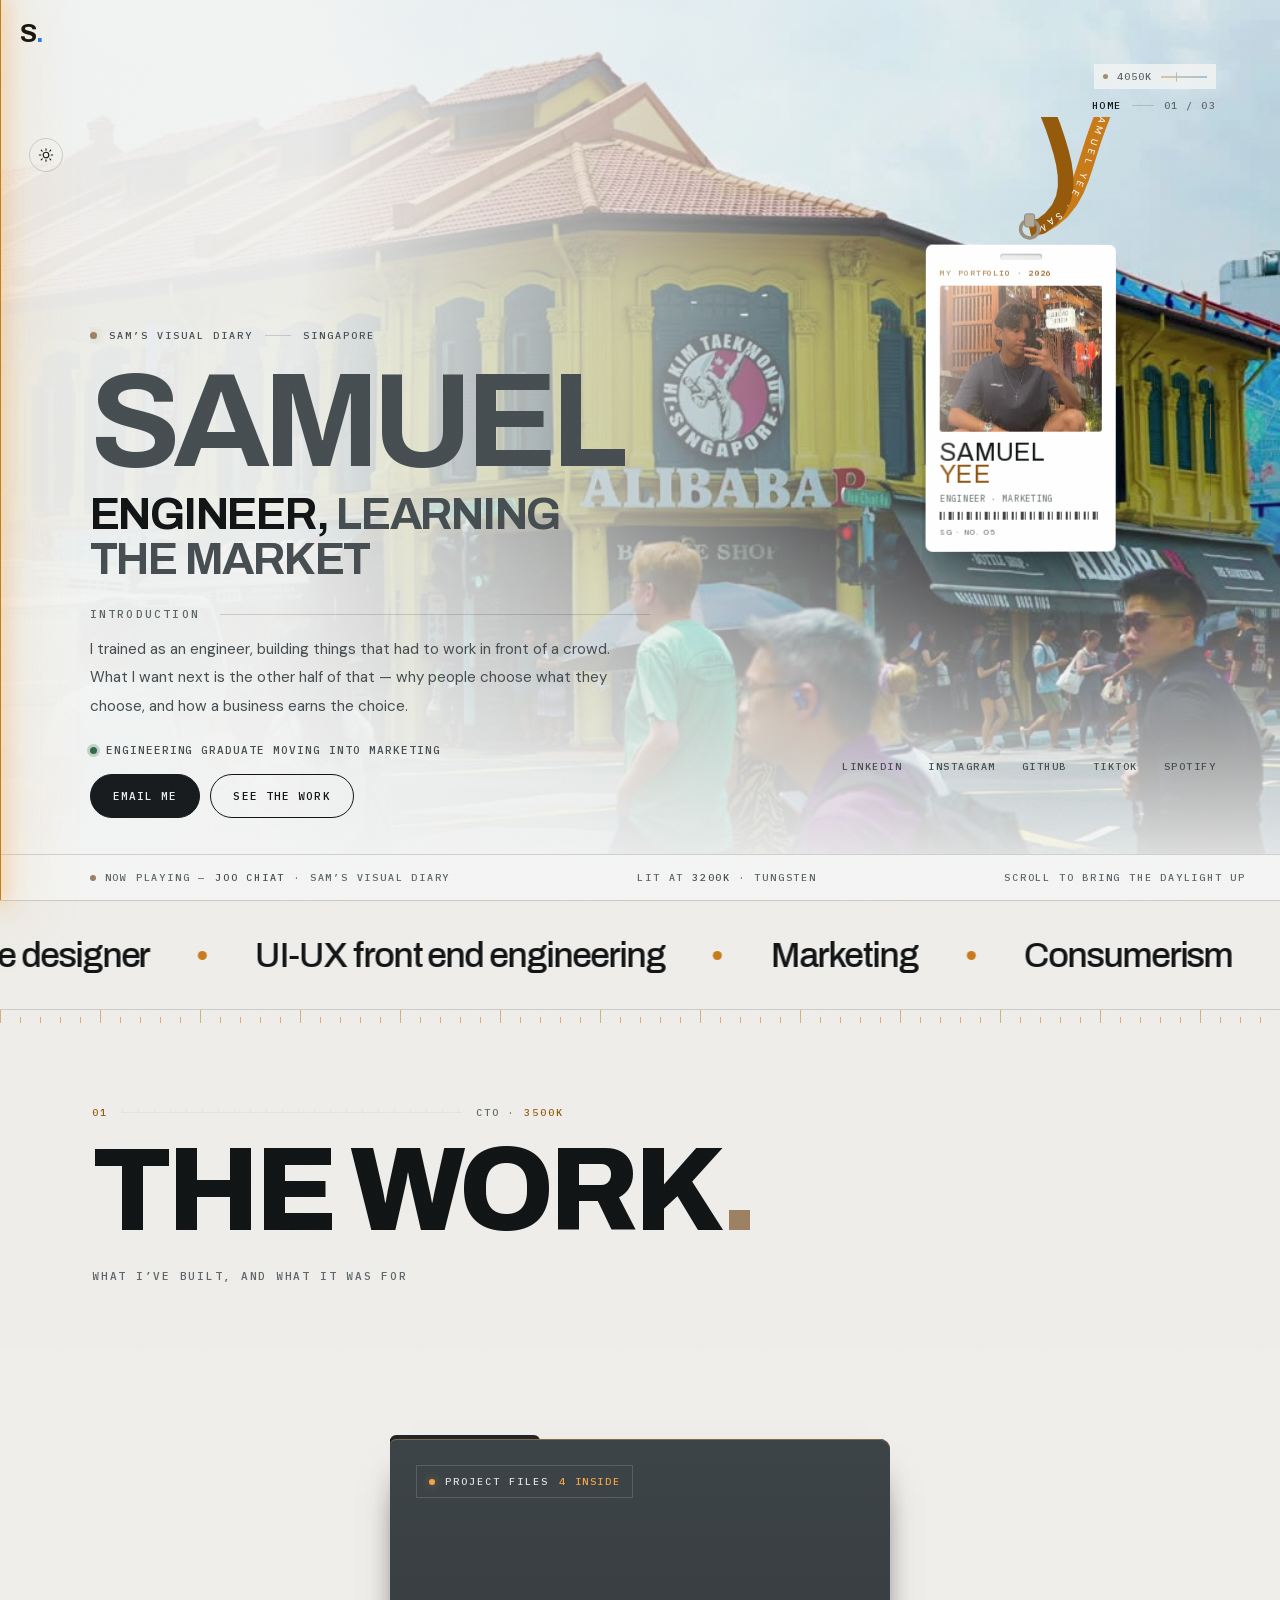
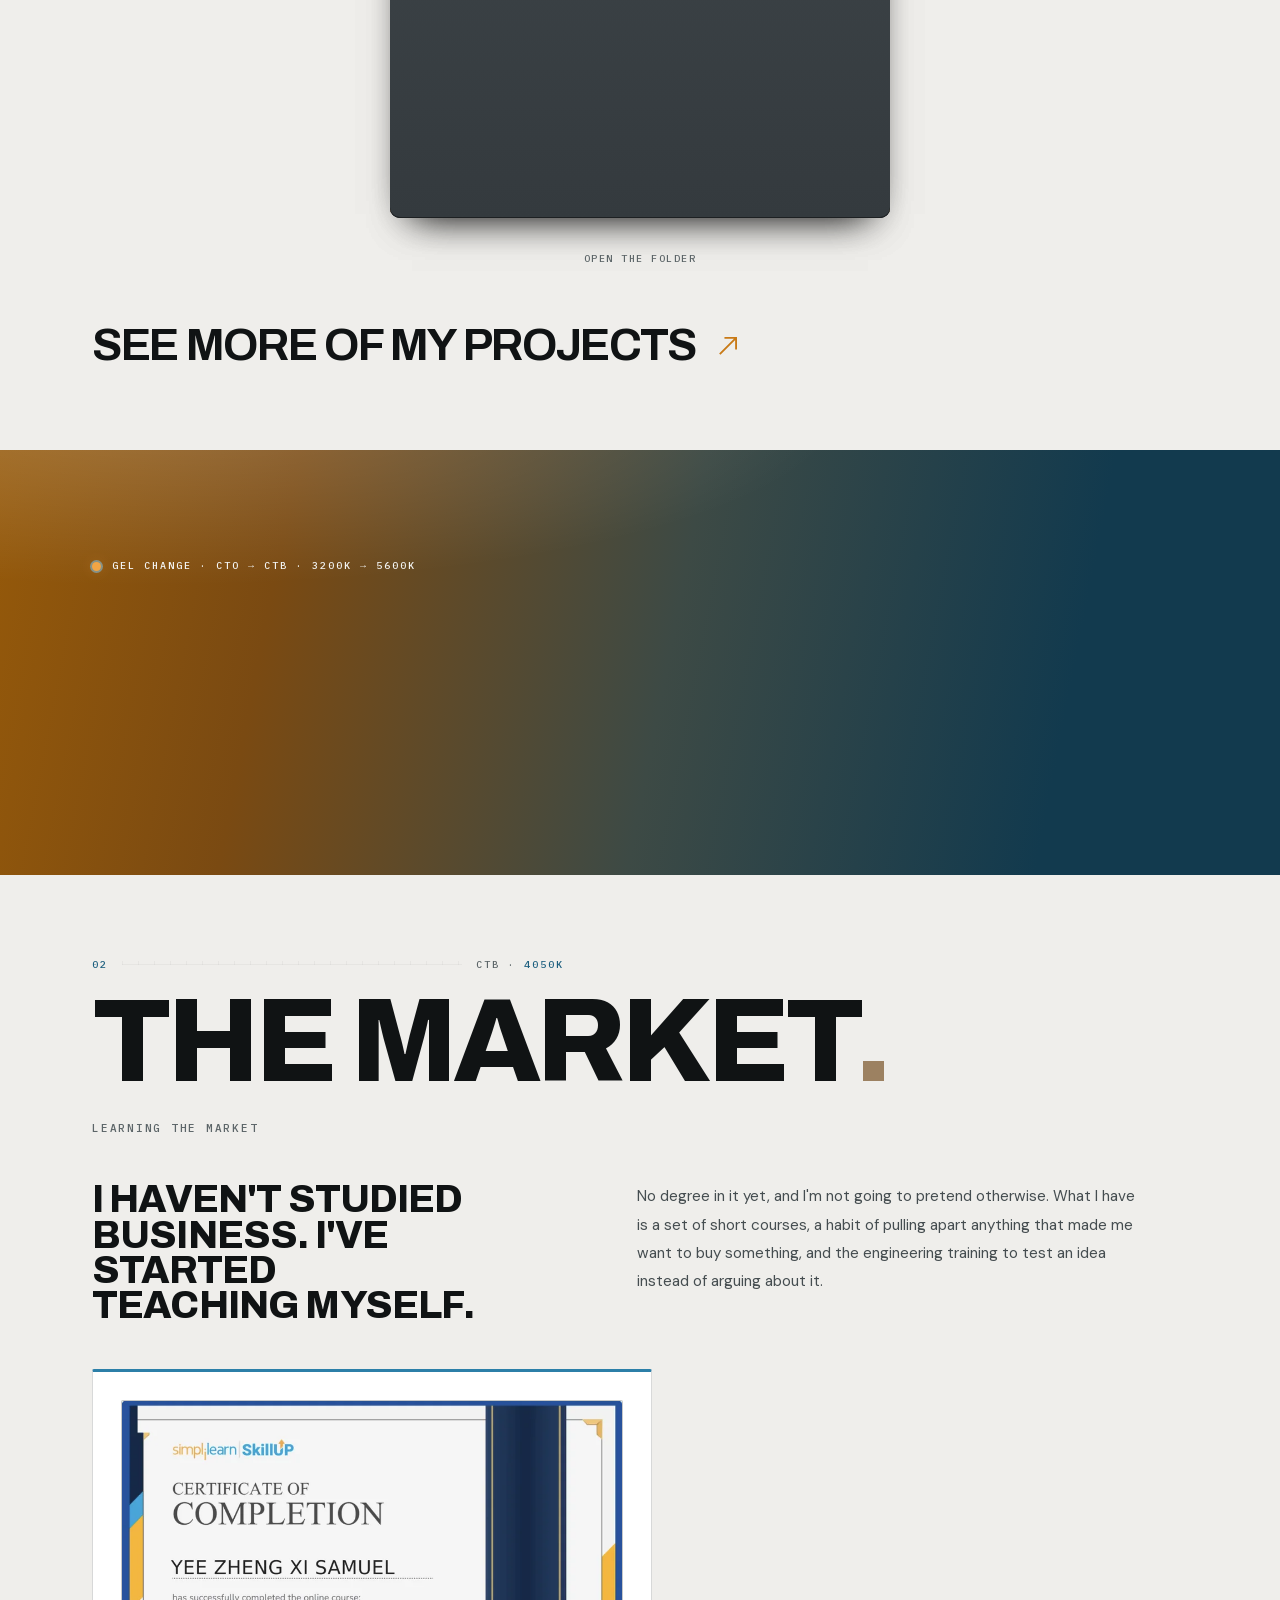
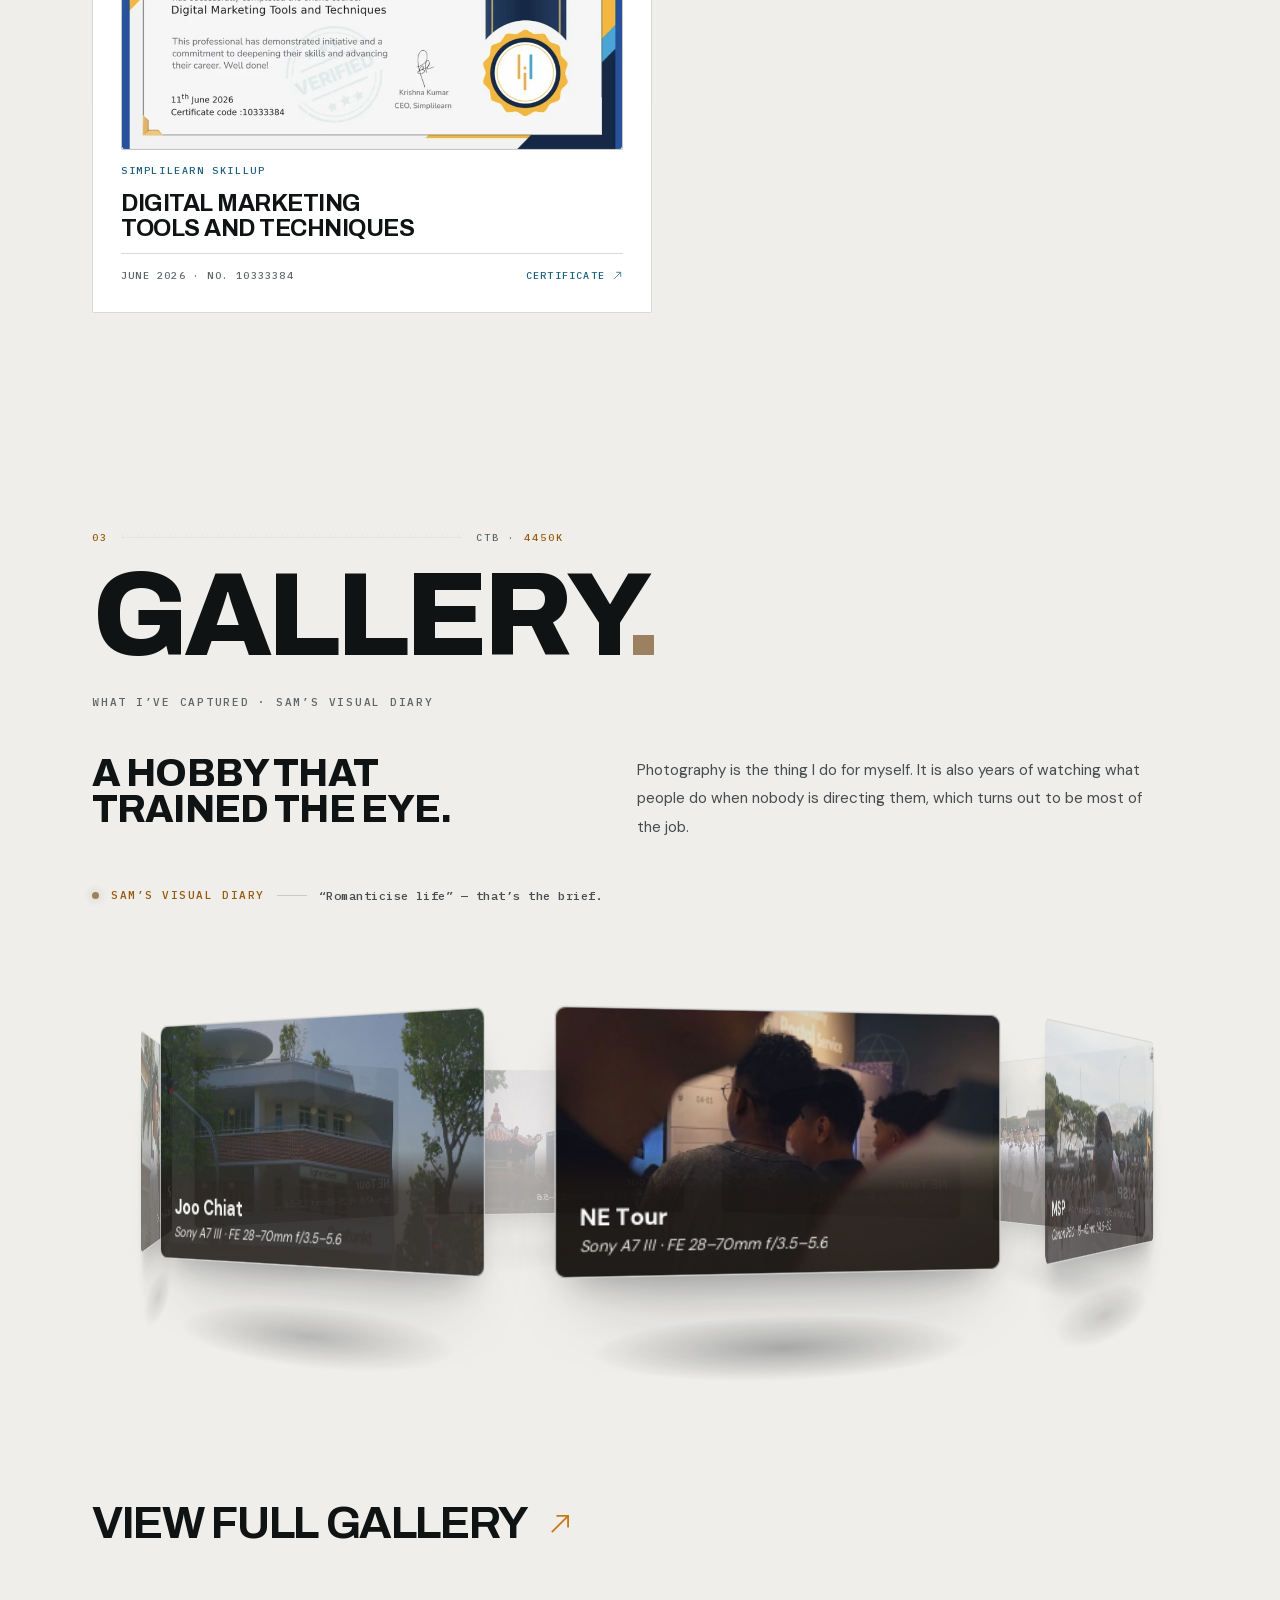
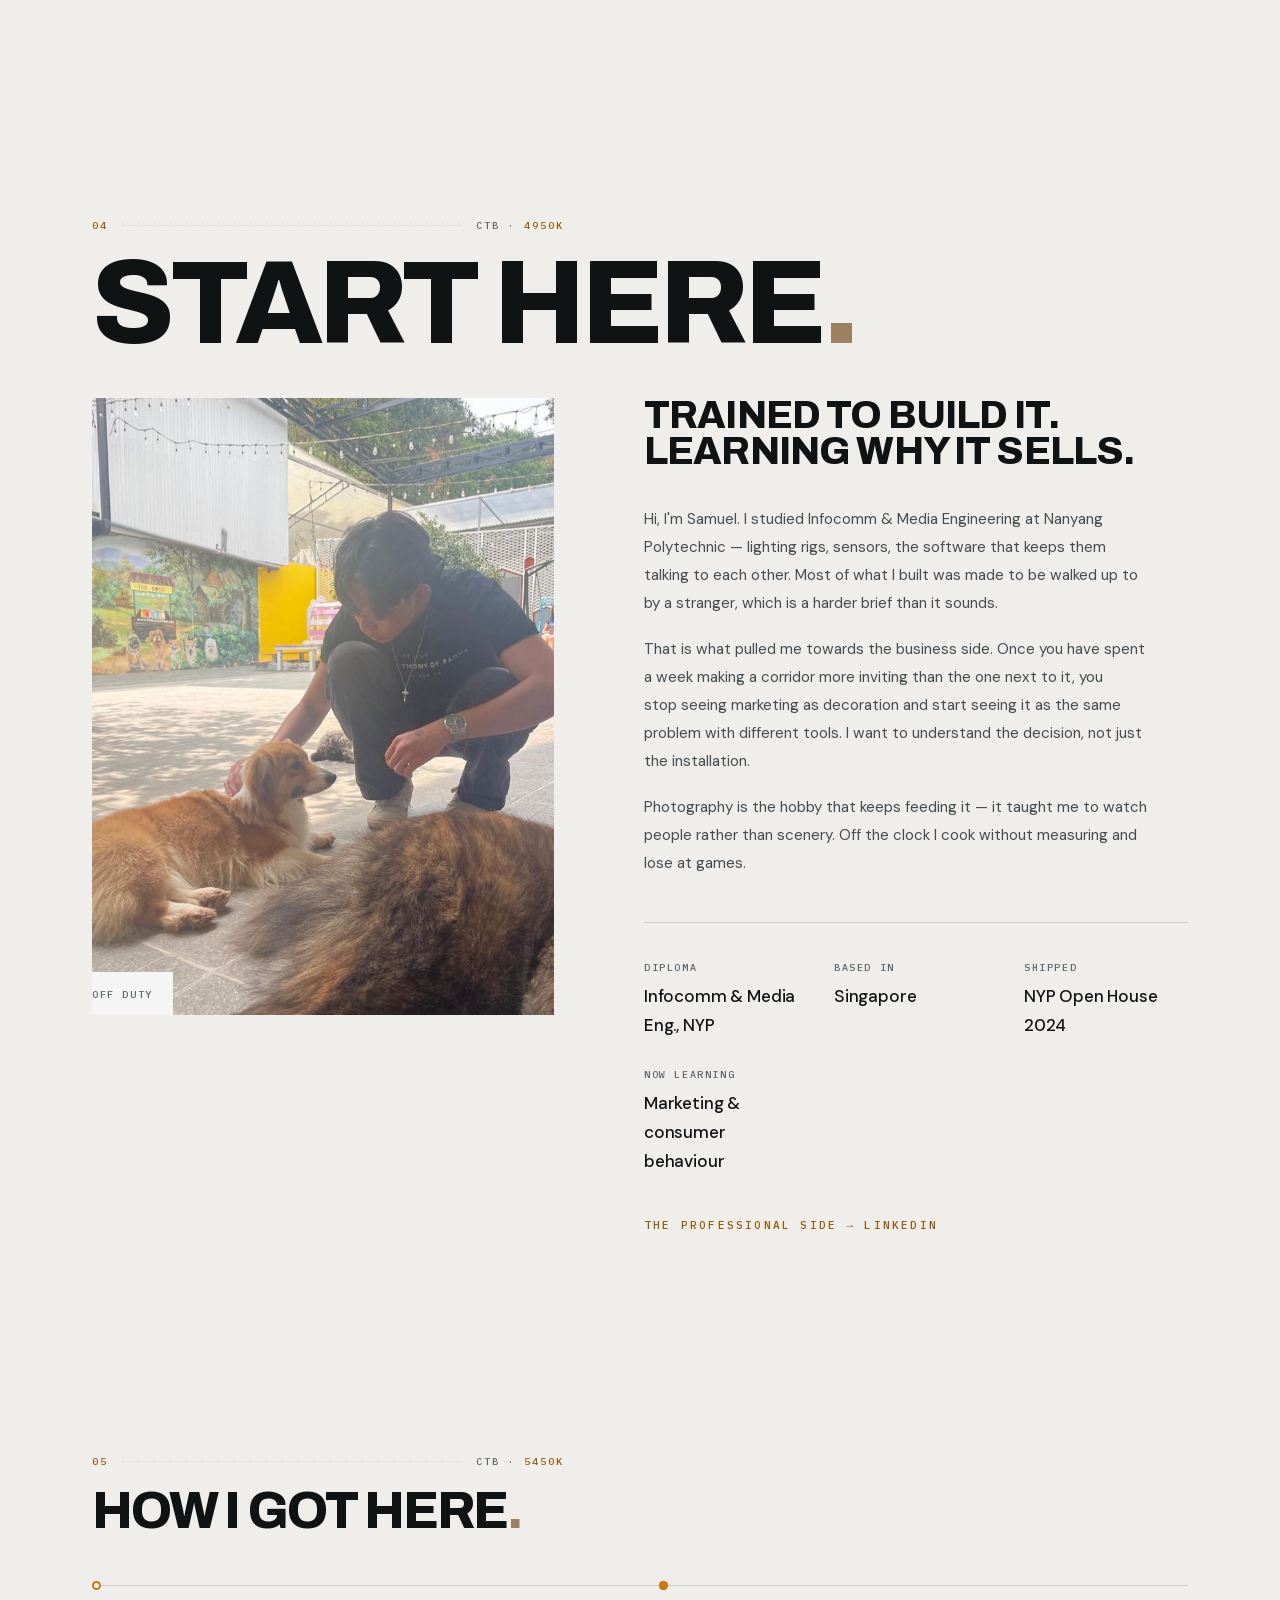
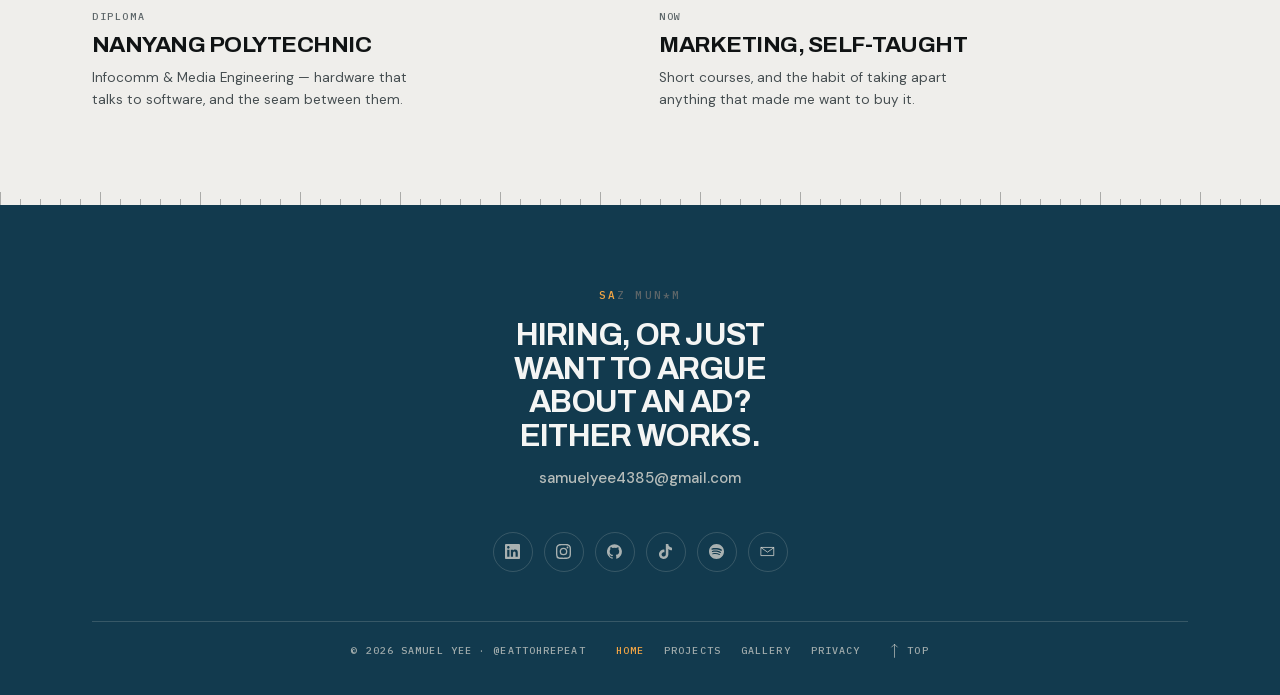
==== commit f3a953ec: "update" ====
--- a/index.html
+++ b/index.html
@@ -8,7 +8,7 @@
 <meta name="theme-color" content="#f4f5f4">
 
 <meta property="og:title" content="Samuel Yee — Engineer, learning the market">
-<meta property="og:description" content="Engineering graduate in Singapore, moving into marketing. The work, the courses, and the notes.">
+<meta property="og:description" content="Engineering graduate in Singapore, moving into marketing. The work, the courses, and the photographs.">
 <meta property="og:type" content="website">
 <meta property="og:image" content="https://samwoh05.github.io/Portfolio-Website-/assets/img/share.jpg">
 <meta property="og:url" content="https://samwoh05.github.io/Portfolio-Website-/">
@@ -24,9 +24,9 @@
 try{var t=localStorage.getItem("sy-theme");if(t)document.documentElement.setAttribute("data-theme",t)}catch(e){}</script>
 <link rel="preload" href="assets/fonts/archivo-var-latin.woff2" as="font" type="font/woff2" crossorigin>
 <link rel="preload" href="assets/fonts/dmsans-var-latin.woff2" as="font" type="font/woff2" crossorigin>
-<link rel="stylesheet" href="assets/css/fonts.css?v=fdd0a179">
-<link rel="stylesheet" href="assets/css/site.css?v=fdd0a179">
-<link rel="stylesheet" href="assets/css/print.css?v=fdd0a179" media="print">
+<link rel="stylesheet" href="assets/css/fonts.css?v=ebbb4b3a">
+<link rel="stylesheet" href="assets/css/site.css?v=ebbb4b3a">
+<link rel="stylesheet" href="assets/css/print.css?v=ebbb4b3a" media="print">
 </head>
 <body class="is-home">
 <a class="skip-link" href="#main">Skip to content</a>
@@ -224,38 +224,10 @@
   <div data-learning></div>
 </section>
 
-<!-- ============ 03 — notes ============
-     The section removes itself if data/notes.js is empty, so the page never
-     promises writing that isn't there. -->
-<section class="section section--tight shell section--market" id="notes" data-cue="Notes">
-  <div class="section__head reveal">
-    <p class="cue"><b>03</b><s aria-hidden="true"></s><span>CTB &middot; <b data-cue-k>5600K</b></span></p>
-    <h2 class="section__word">Notes<i>.</i></h2>
-    <p class="section__sub">Things I watched work</p>
-  </div>
-
-  <div class="sec-intro">
-    <div>
-      <p class="display h-md rise deck" style="margin:0">
-        <span>Things I watched<br>work, and why<br>I think they did.</span>
-      </p>
-    </div>
-    <div>
-      <p class="lede reveal" data-d="1">
-        A certificate shows I turned up. These are here to show what I do with
-        it &mdash; a shop with a queue, a launch that landed, a stall that moved
-        and kept its customers, taken apart in a few hundred words.
-      </p>
-    </div>
-  </div>
-
-  <div data-notes></div>
-</section>
-
 <!-- ============ 04 — the eye ============ -->
 <section class="section shell" data-cue="What I&rsquo;ve captured">
   <div class="section__head reveal">
-    <p class="cue"><b>04</b><s aria-hidden="true"></s><span>CTB &middot; <b data-cue-k>5600K</b></span></p>
+    <p class="cue"><b>03</b><s aria-hidden="true"></s><span>CTB &middot; <b data-cue-k>5600K</b></span></p>
     <h2 class="section__word">Gallery<i>.</i></h2>
     <p class="section__sub">What I&rsquo;ve captured &middot; Sam&rsquo;s Visual Diary</p>
   </div>
@@ -297,7 +269,7 @@
 <!-- ============ 05 — about ============ -->
 <section class="section shell" id="about" data-cue="Start here">
   <div class="section__head reveal">
-    <p class="cue"><b>05</b><s aria-hidden="true"></s><span>CTB &middot; <b data-cue-k>5600K</b></span></p>
+    <p class="cue"><b>04</b><s aria-hidden="true"></s><span>CTB &middot; <b data-cue-k>5600K</b></span></p>
     <h2 class="section__word">Start here<i>.</i></h2>
   </div>
 
@@ -351,7 +323,7 @@
      to primary school reads as a school assignment. -->
 <section class="section section--tight shell" id="education" data-cue="How I got here">
   <div class="section__head reveal">
-    <p class="cue"><b>06</b><s aria-hidden="true"></s><span>CTB &middot; <b data-cue-k>5600K</b></span></p>
+    <p class="cue"><b>05</b><s aria-hidden="true"></s><span>CTB &middot; <b data-cue-k>5600K</b></span></p>
     <h2 class="section__word section__word--sm">How I got here<i>.</i></h2>
   </div>
 
@@ -423,21 +395,20 @@
 </footer>
 
 <script>document.getElementById("yr").textContent = new Date().getFullYear();</script>
-<script src="assets/js/theme.js?v=fdd0a179"></script>
-<script src="assets/js/transition.js?v=fdd0a179"></script>
-<script src="assets/js/site.js?v=fdd0a179"></script>
-<script src="data/gallery.js?v=fdd0a179"></script>
-<script src="data/projects.js?v=fdd0a179"></script>
-<script src="data/learning.js?v=fdd0a179"></script>
-<script src="data/notes.js?v=fdd0a179"></script>
-<script src="assets/js/gallery.js?v=fdd0a179"></script>
-<script src="assets/js/ring.js?v=fdd0a179"></script>
-<script src="assets/js/split.js?v=fdd0a179"></script>
-<script src="assets/js/decrypt.js?v=fdd0a179"></script>
-<script src="assets/js/lanyard.js?v=fdd0a179"></script>
-<script src="assets/js/folder.js?v=fdd0a179"></script>
-<script src="assets/js/projects.js?v=fdd0a179"></script>
-<script src="assets/js/learning.js?v=fdd0a179"></script>
-<script src="assets/js/desk.js?v=fdd0a179"></script>
+<script src="assets/js/theme.js?v=ebbb4b3a"></script>
+<script src="assets/js/transition.js?v=ebbb4b3a"></script>
+<script src="assets/js/site.js?v=ebbb4b3a"></script>
+<script src="data/gallery.js?v=ebbb4b3a"></script>
+<script src="data/projects.js?v=ebbb4b3a"></script>
+<script src="data/learning.js?v=ebbb4b3a"></script>
+<script src="assets/js/gallery.js?v=ebbb4b3a"></script>
+<script src="assets/js/ring.js?v=ebbb4b3a"></script>
+<script src="assets/js/split.js?v=ebbb4b3a"></script>
+<script src="assets/js/decrypt.js?v=ebbb4b3a"></script>
+<script src="assets/js/lanyard.js?v=ebbb4b3a"></script>
+<script src="assets/js/folder.js?v=ebbb4b3a"></script>
+<script src="assets/js/projects.js?v=ebbb4b3a"></script>
+<script src="assets/js/learning.js?v=ebbb4b3a"></script>
+<script src="assets/js/desk.js?v=ebbb4b3a"></script>
 </body>
 </html>
--- a/assets/css/site.css
+++ b/assets/css/site.css
@@ -4011,3 +4011,32 @@
 @media (min-width: 861px) {
   .chrome__marker { top: calc(var(--gutter) + 33px); }
 }
+
+/* ---------- the certificate on a course card ----------
+   A credential you can read beats a line claiming one. The picture is the
+   same link as the foot of the card, so the obvious thing to click is
+   clickable — and it is hidden from screen readers and from the tab order,
+   because the "Certificate" link underneath already says where it goes. */
+.course__shot {
+  display: block;
+  overflow: hidden;
+  border: 1px solid var(--line);
+  border-radius: 2px;
+  background: var(--bg-warm);
+  line-height: 0;
+}
+.course__shot img {
+  display: block;
+  width: 100%;
+  height: auto;
+  transition: transform var(--dur-3) var(--ease-out);
+}
+.course:hover .course__shot img { transform: scale(1.015); }
+@media (prefers-reduced-motion: reduce) {
+  .course__shot img { transition: none; }
+  .course:hover .course__shot img { transform: none; }
+}
+
+/* One course should not be stretched the width of the page by a grid built
+   for several. It takes a column and stops. */
+.rail--one { grid-template-columns: minmax(0, 560px); }
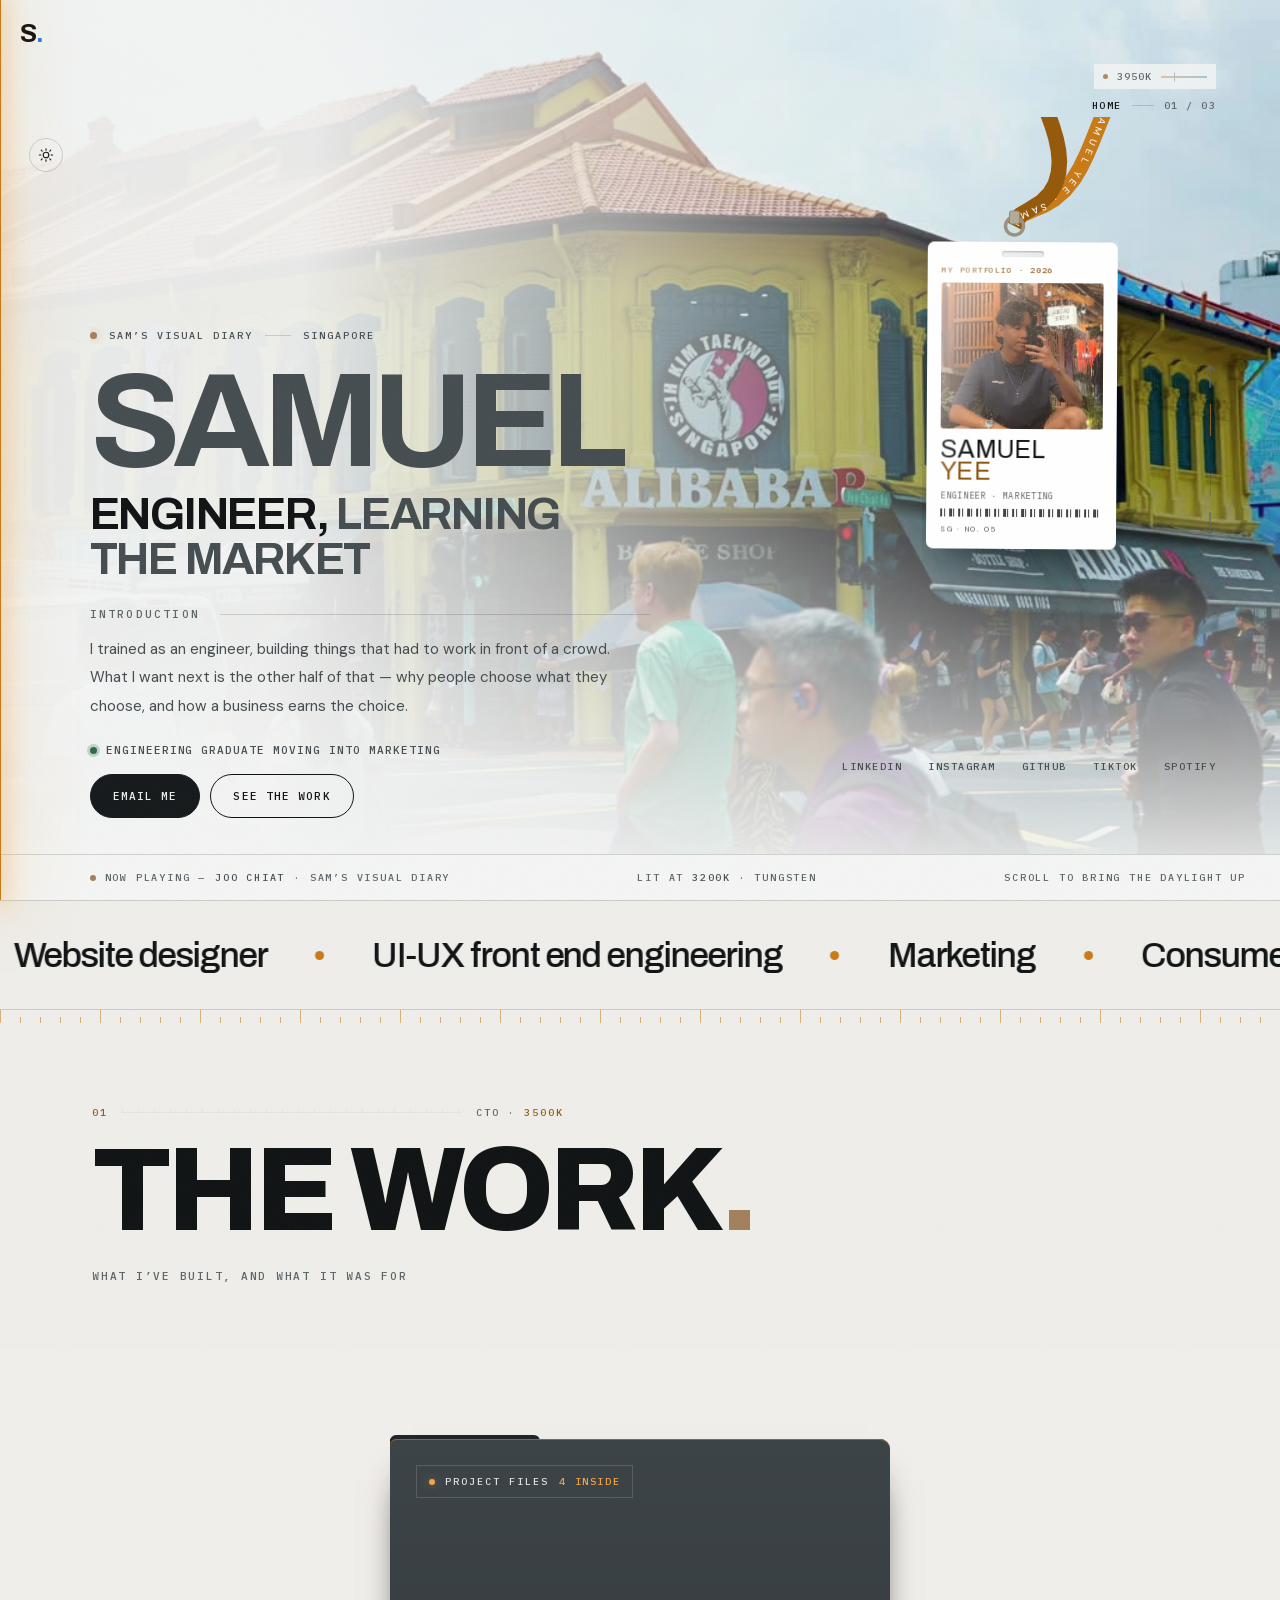
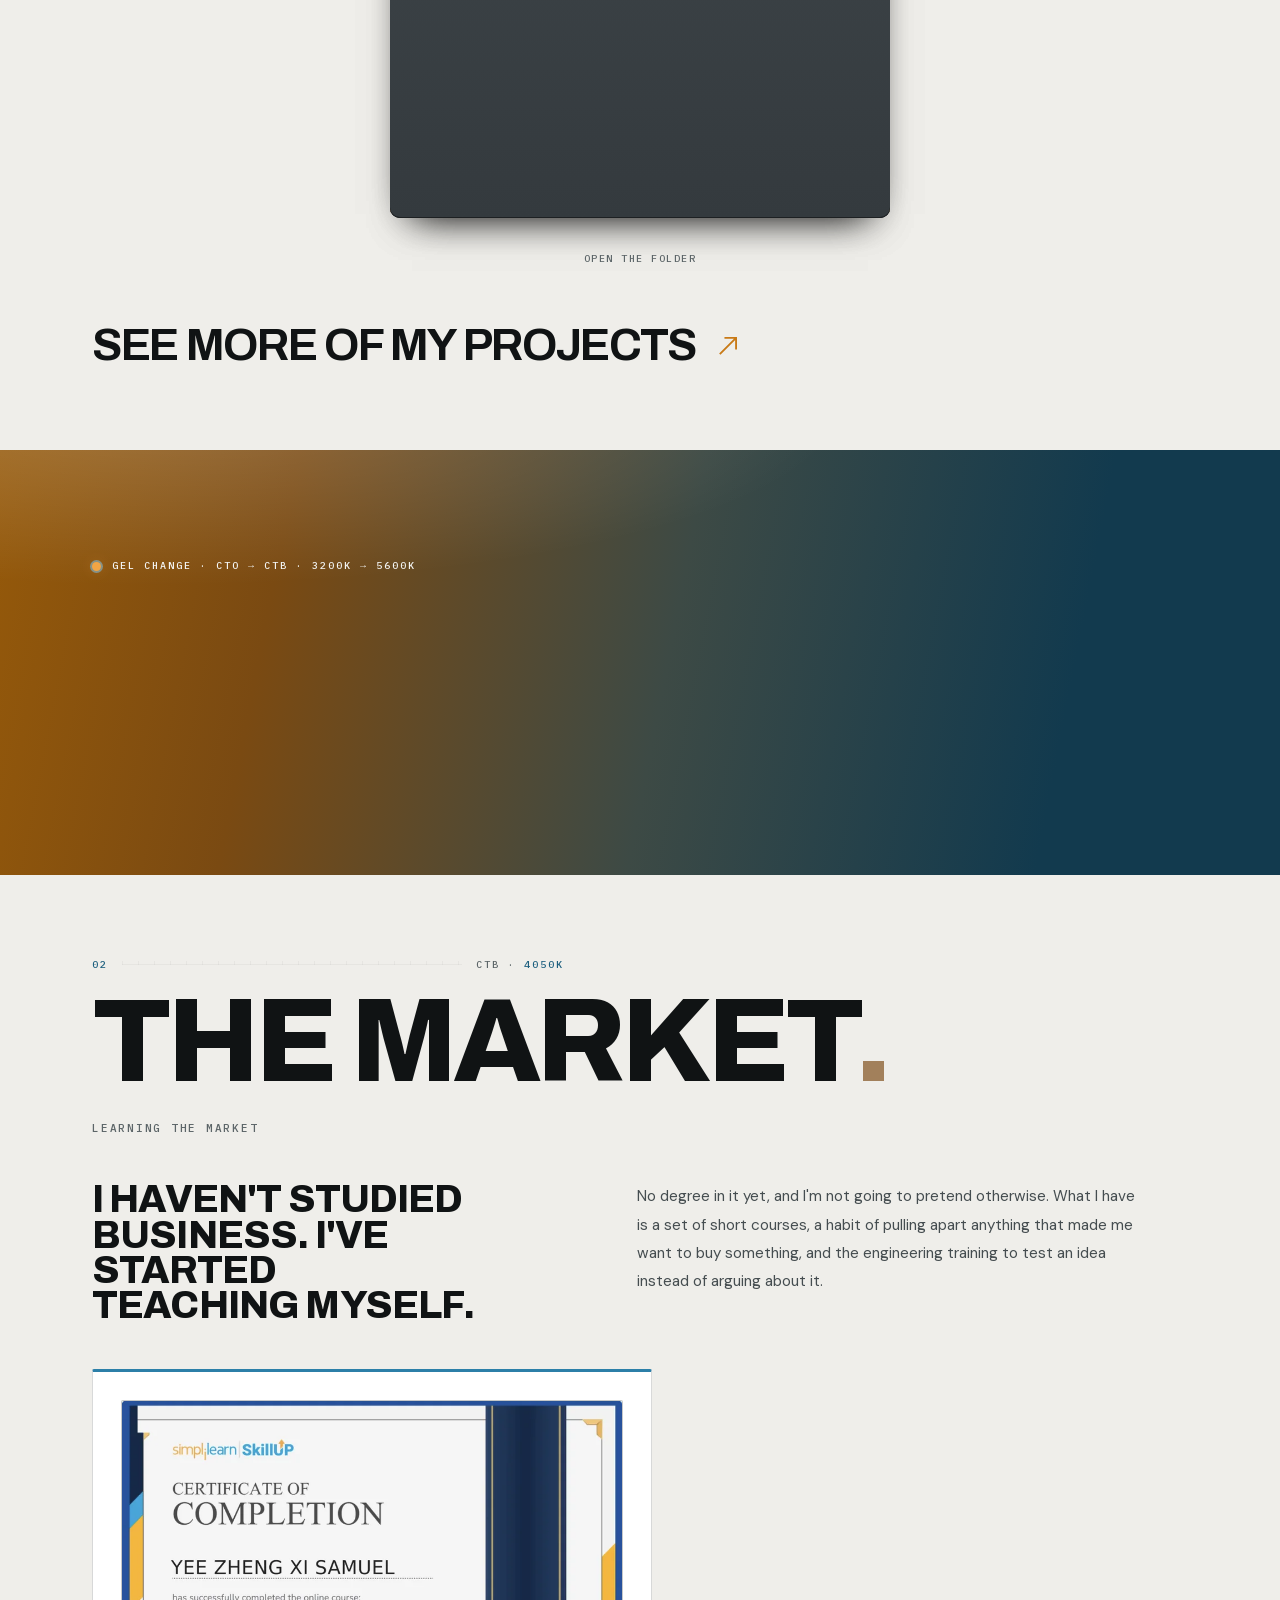
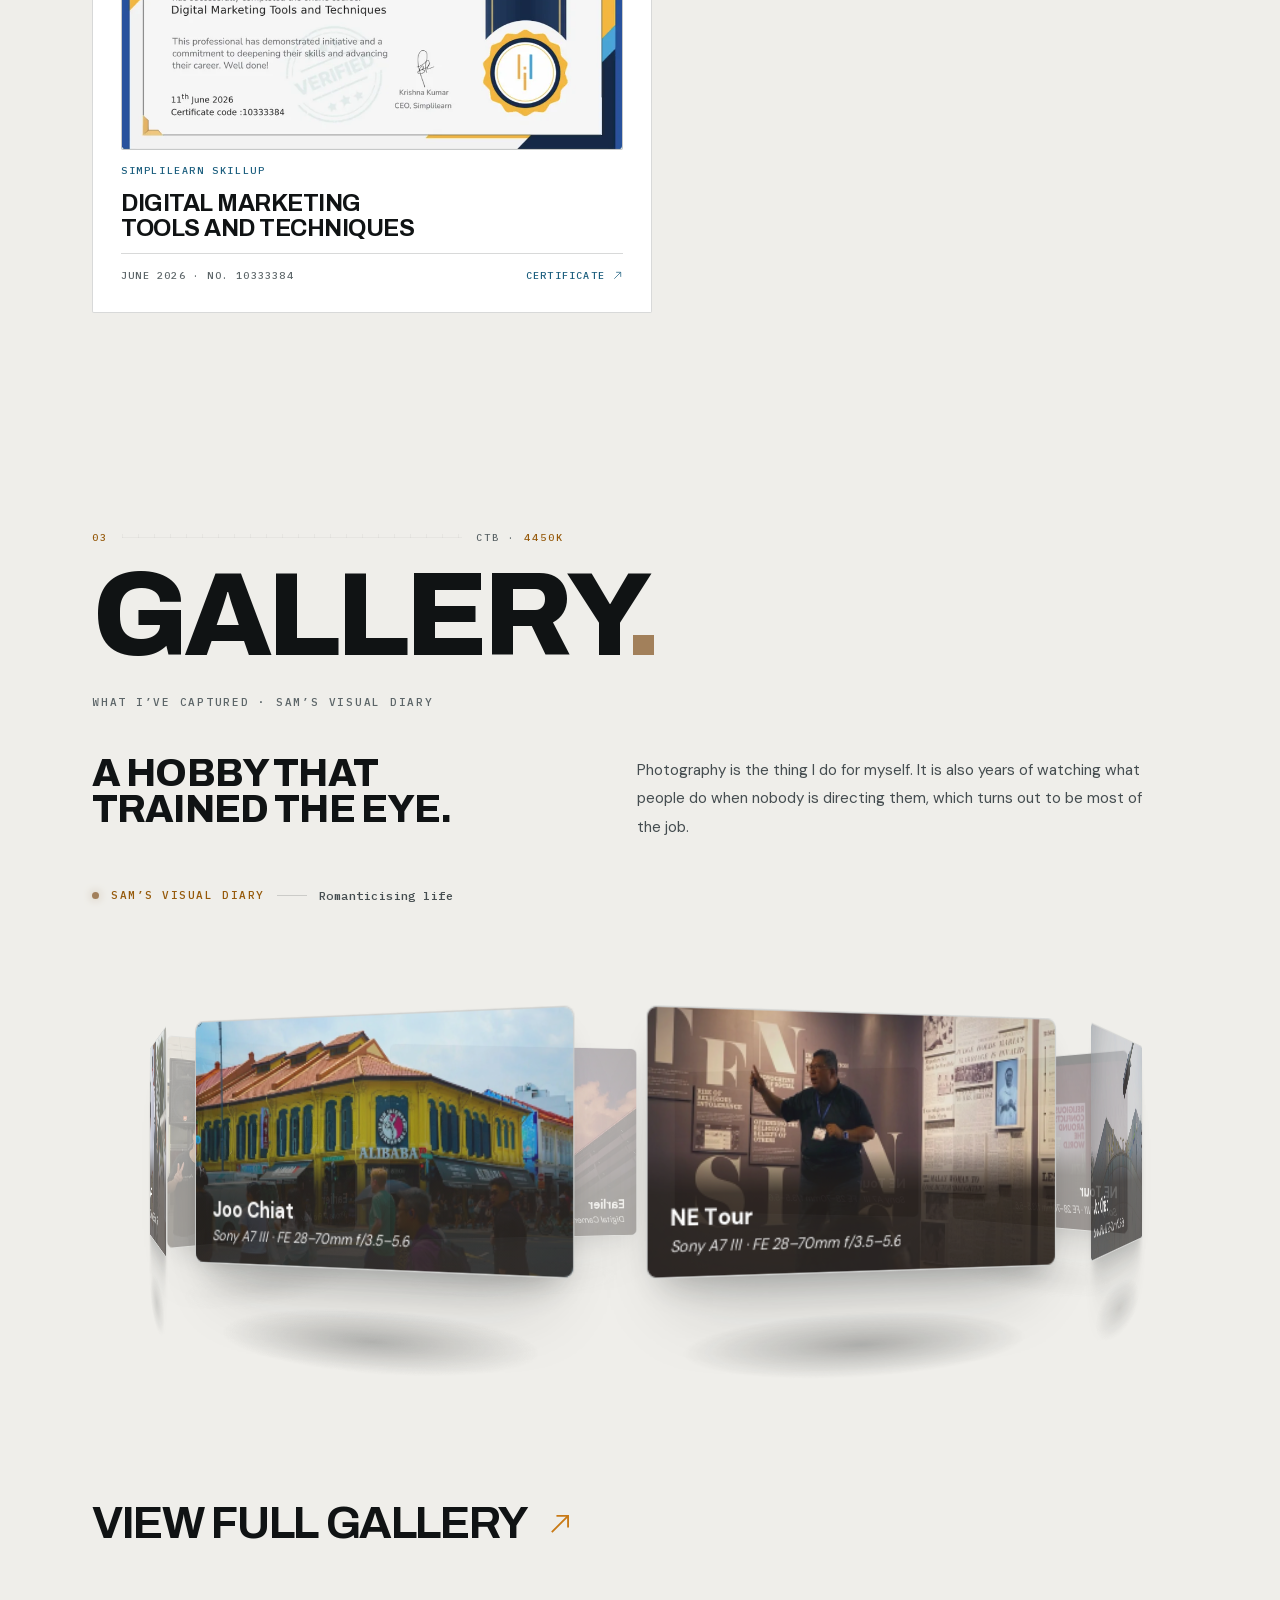
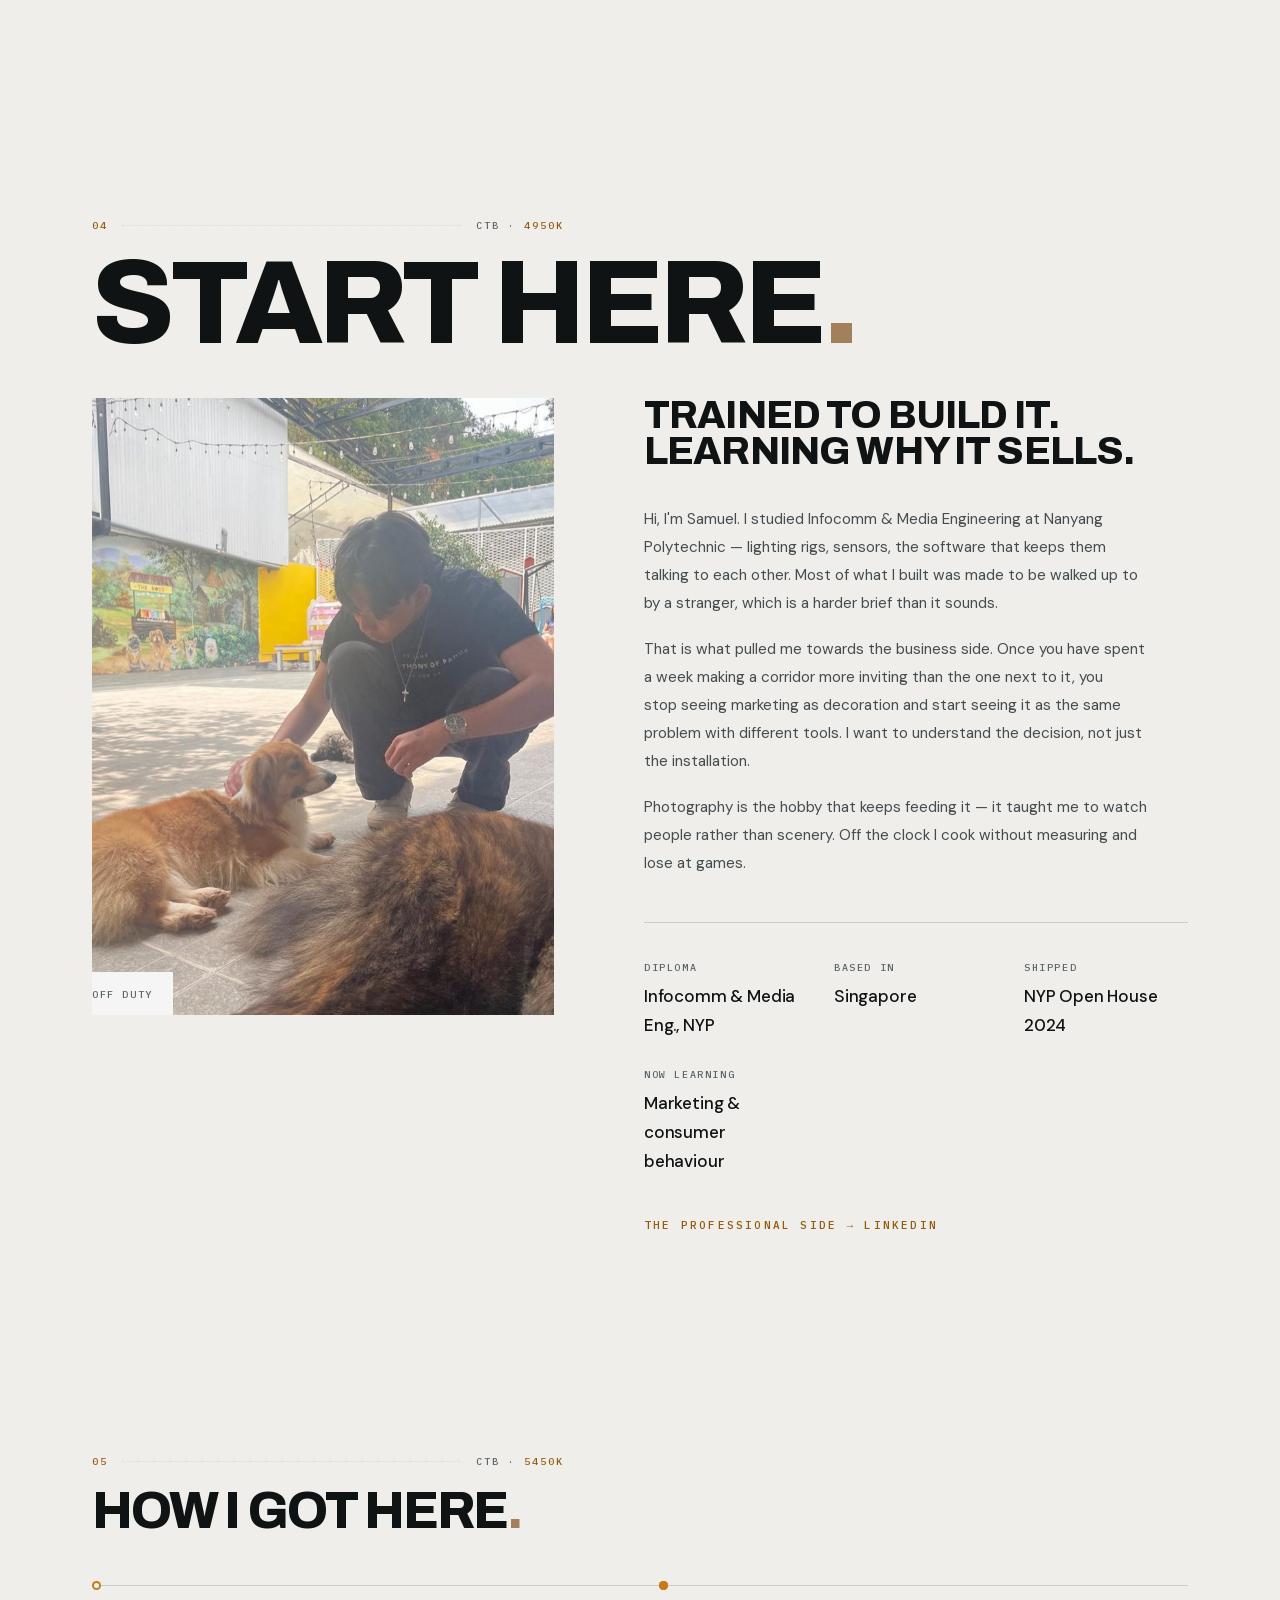
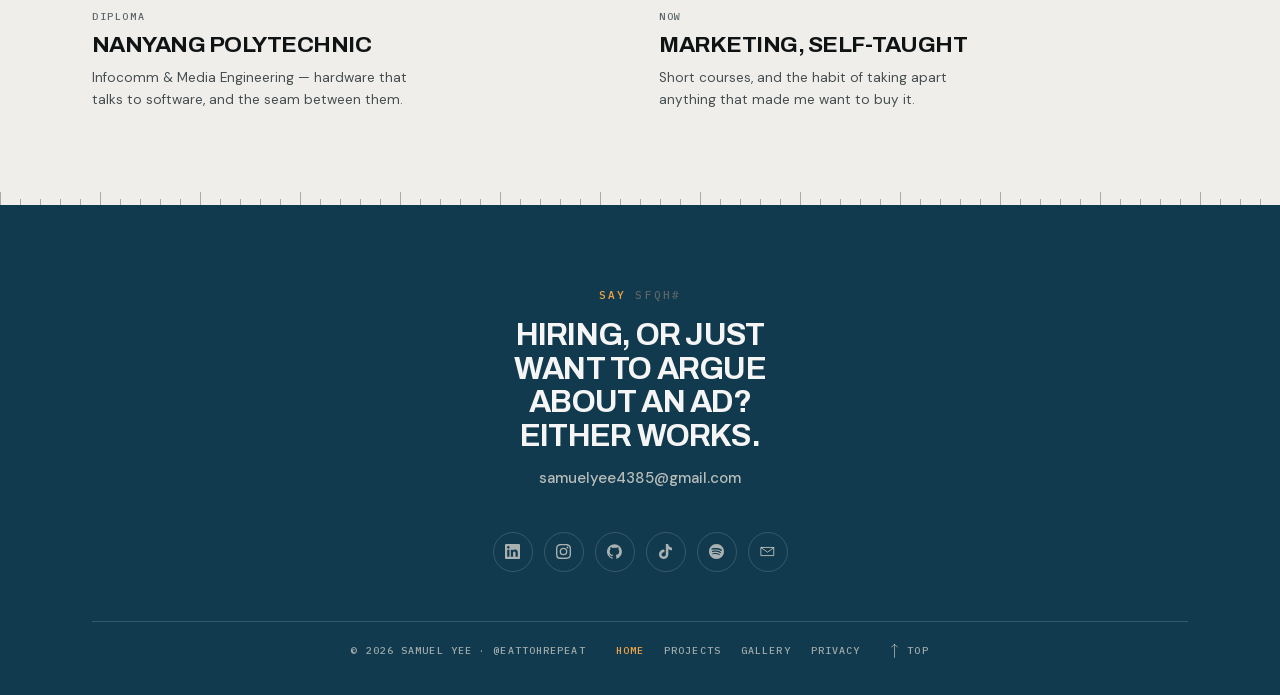
==== commit f6985f05: "commit" ====
--- a/index.html
+++ b/index.html
@@ -254,7 +254,7 @@
     <i aria-hidden="true"></i>
     <a href="https://www.instagram.com/samvisualdiary.jpg/" target="_blank" rel="noopener noreferrer">Sam&rsquo;s Visual Diary</a>
     <s aria-hidden="true"></s>
-    <span>&ldquo;Romanticise life&rdquo; &mdash; that&rsquo;s the brief.</span>
+    <span>Romanticising life</span>
   </p>
 
   <div class="ring-stage reveal" data-gallery-ring
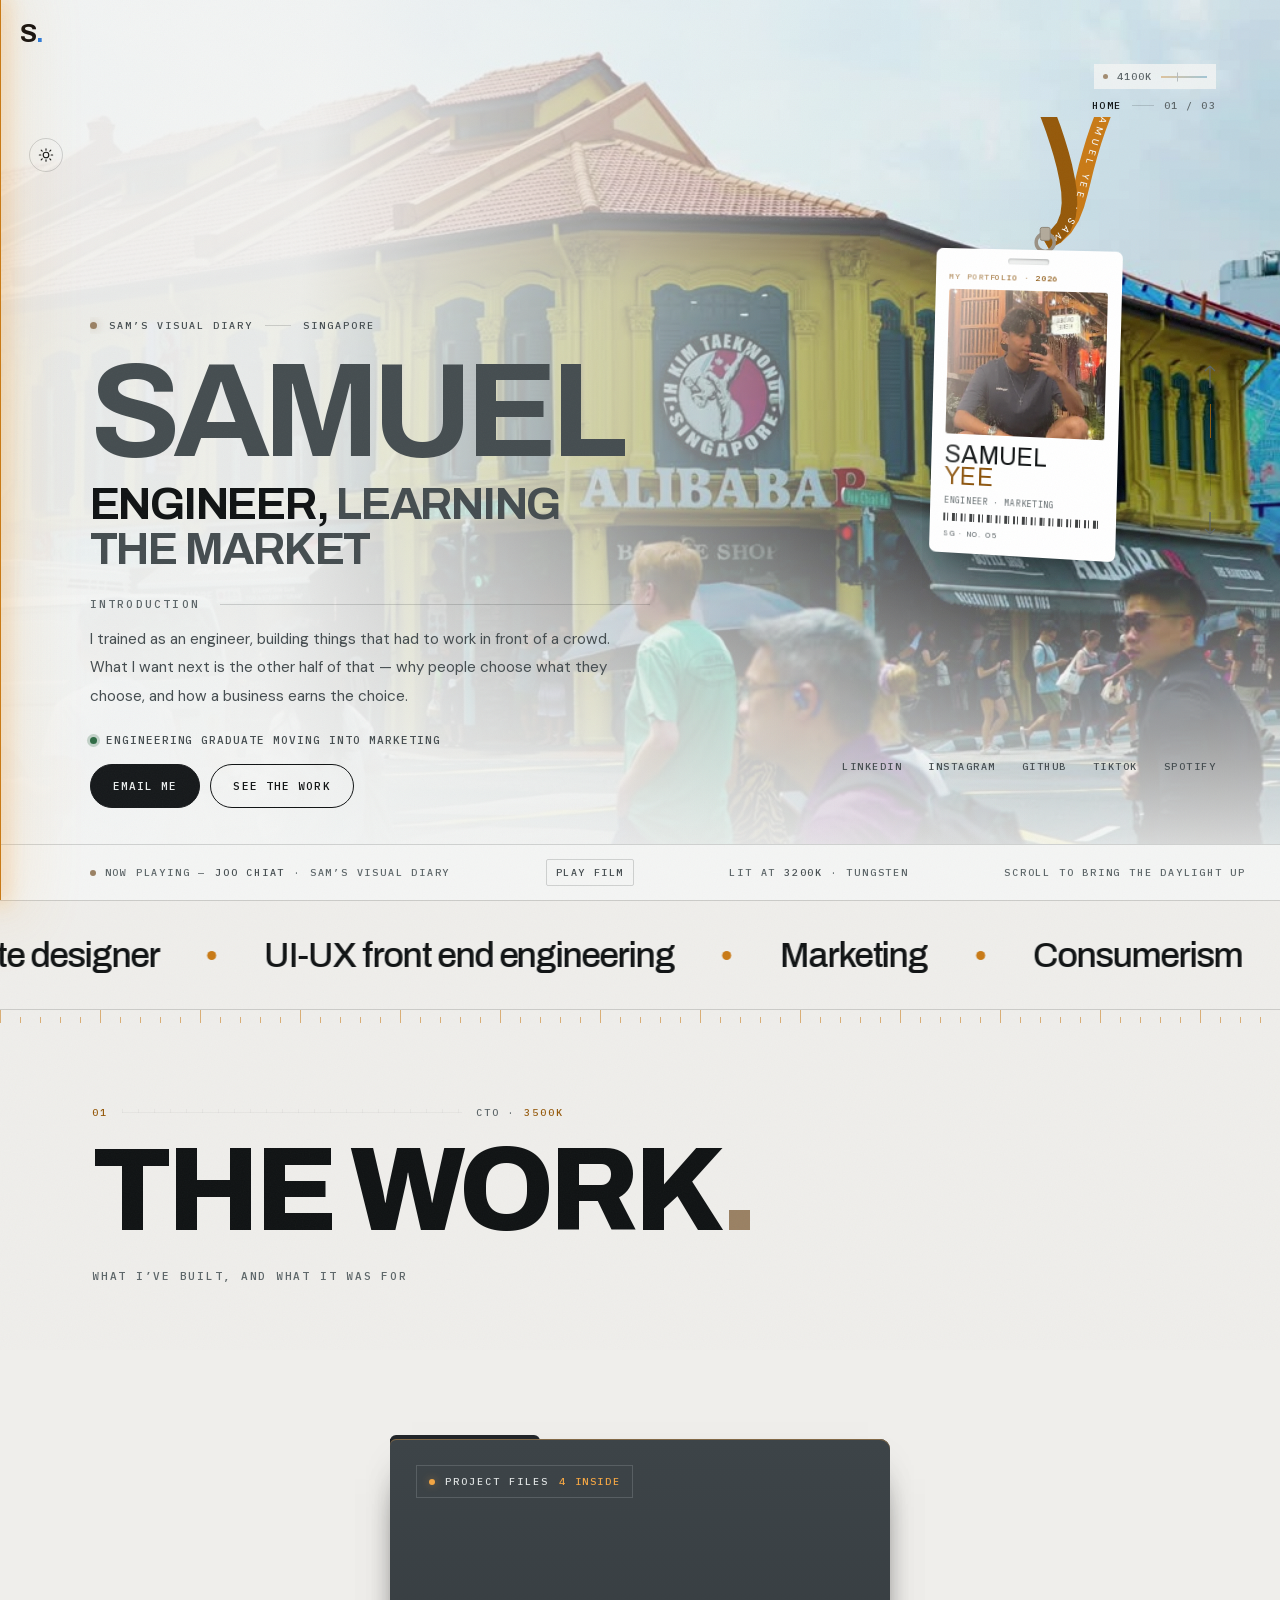
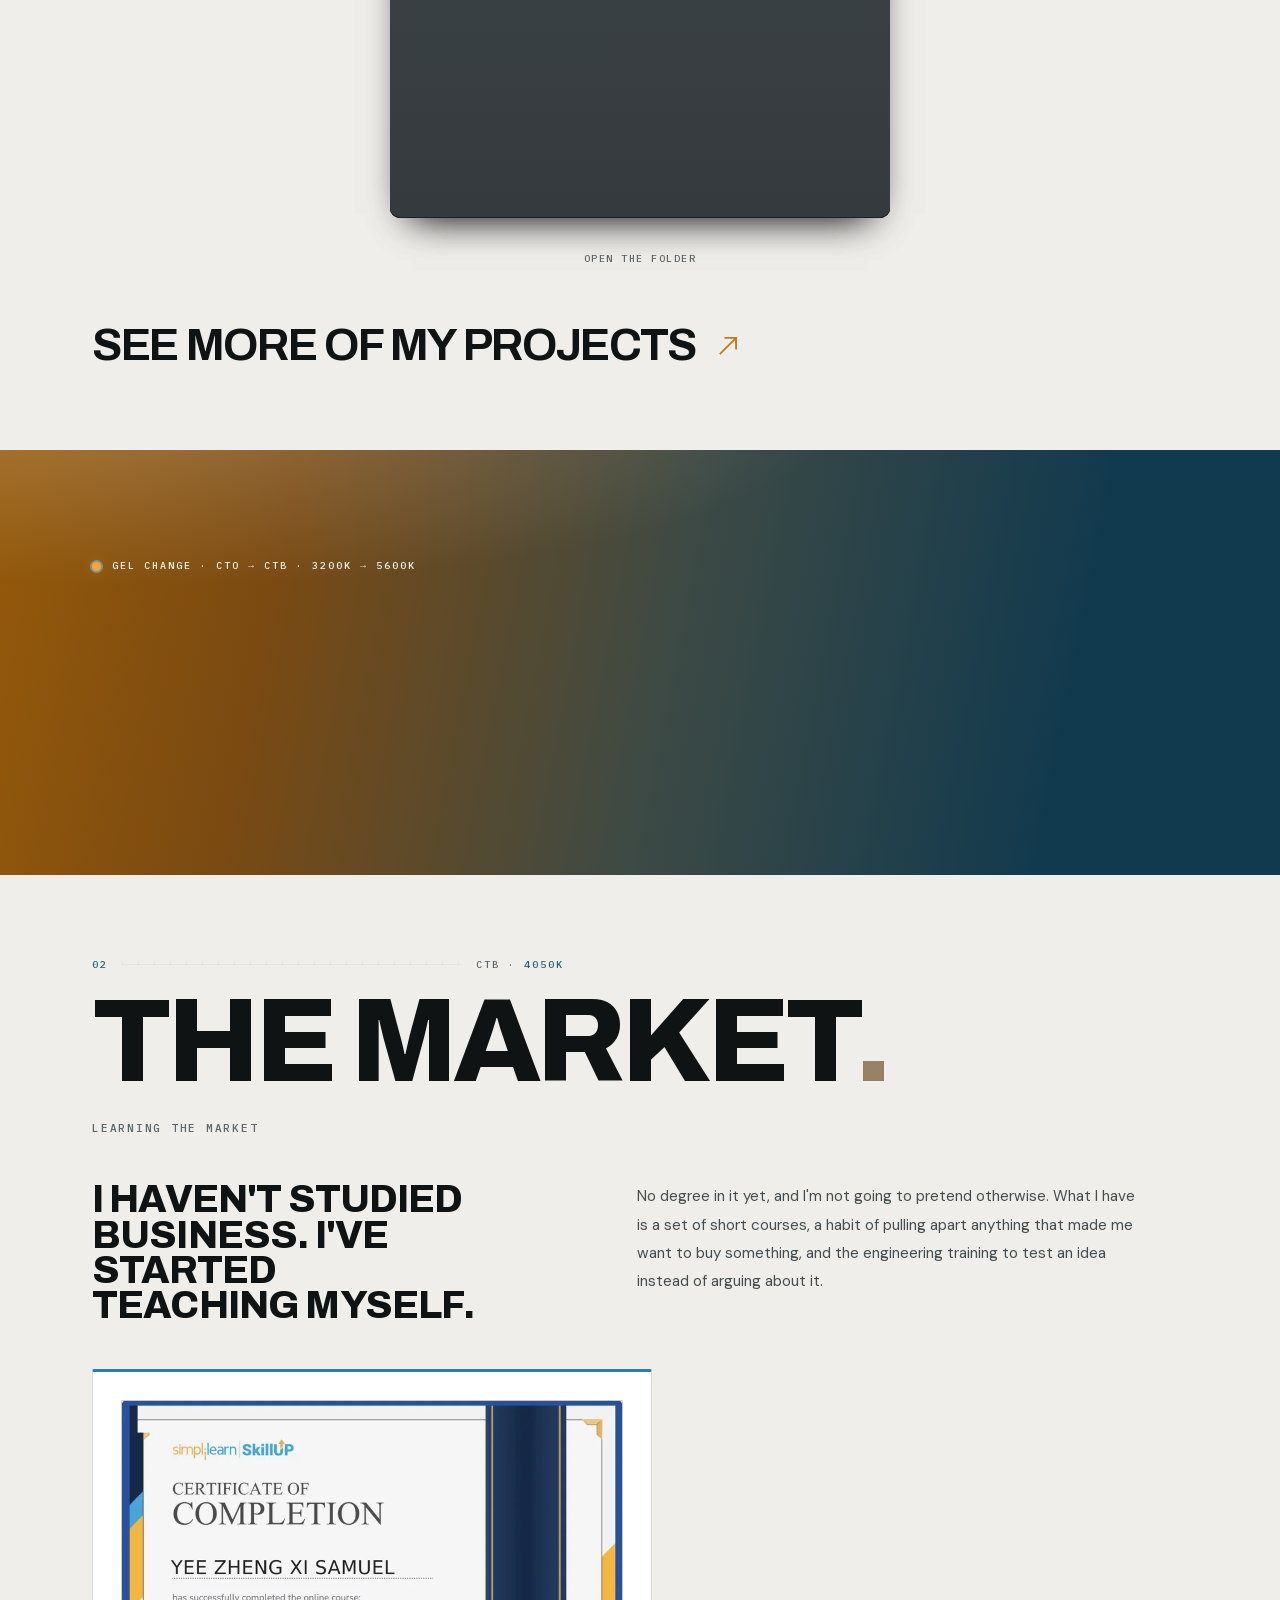
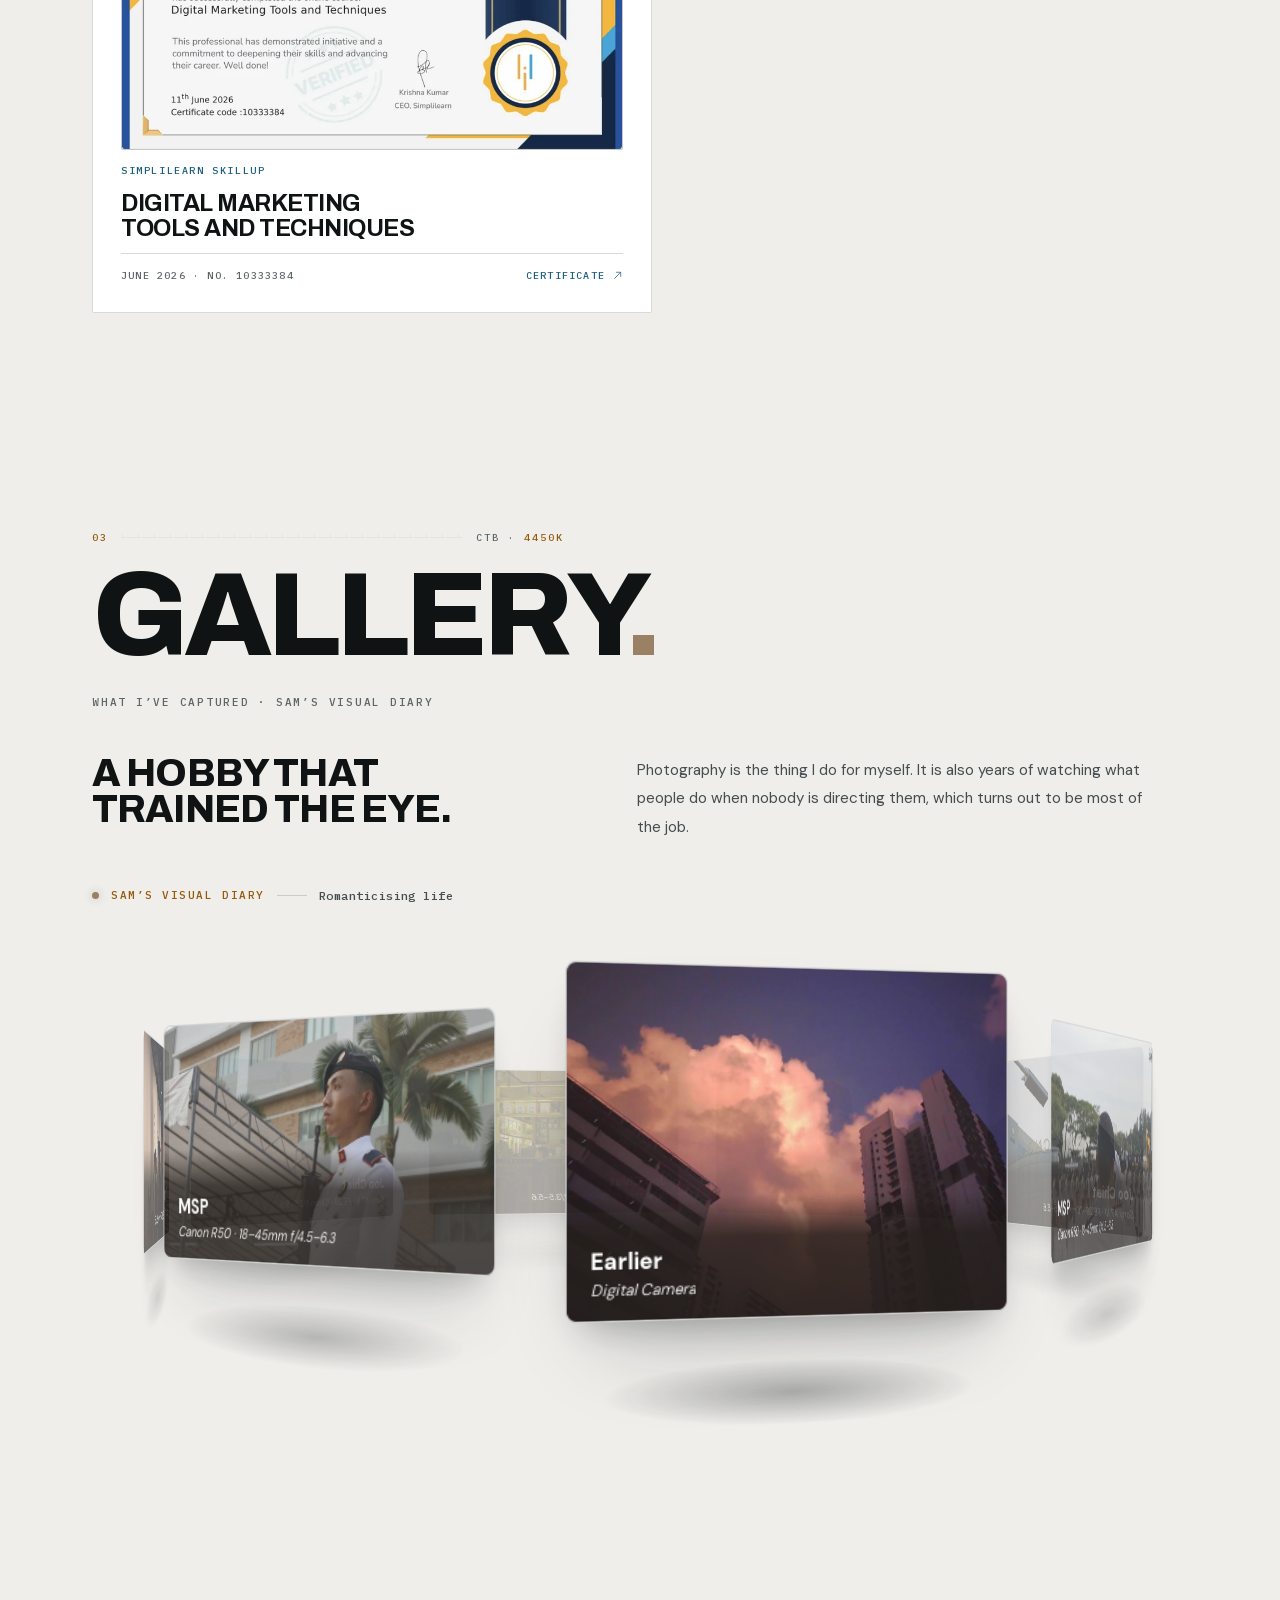
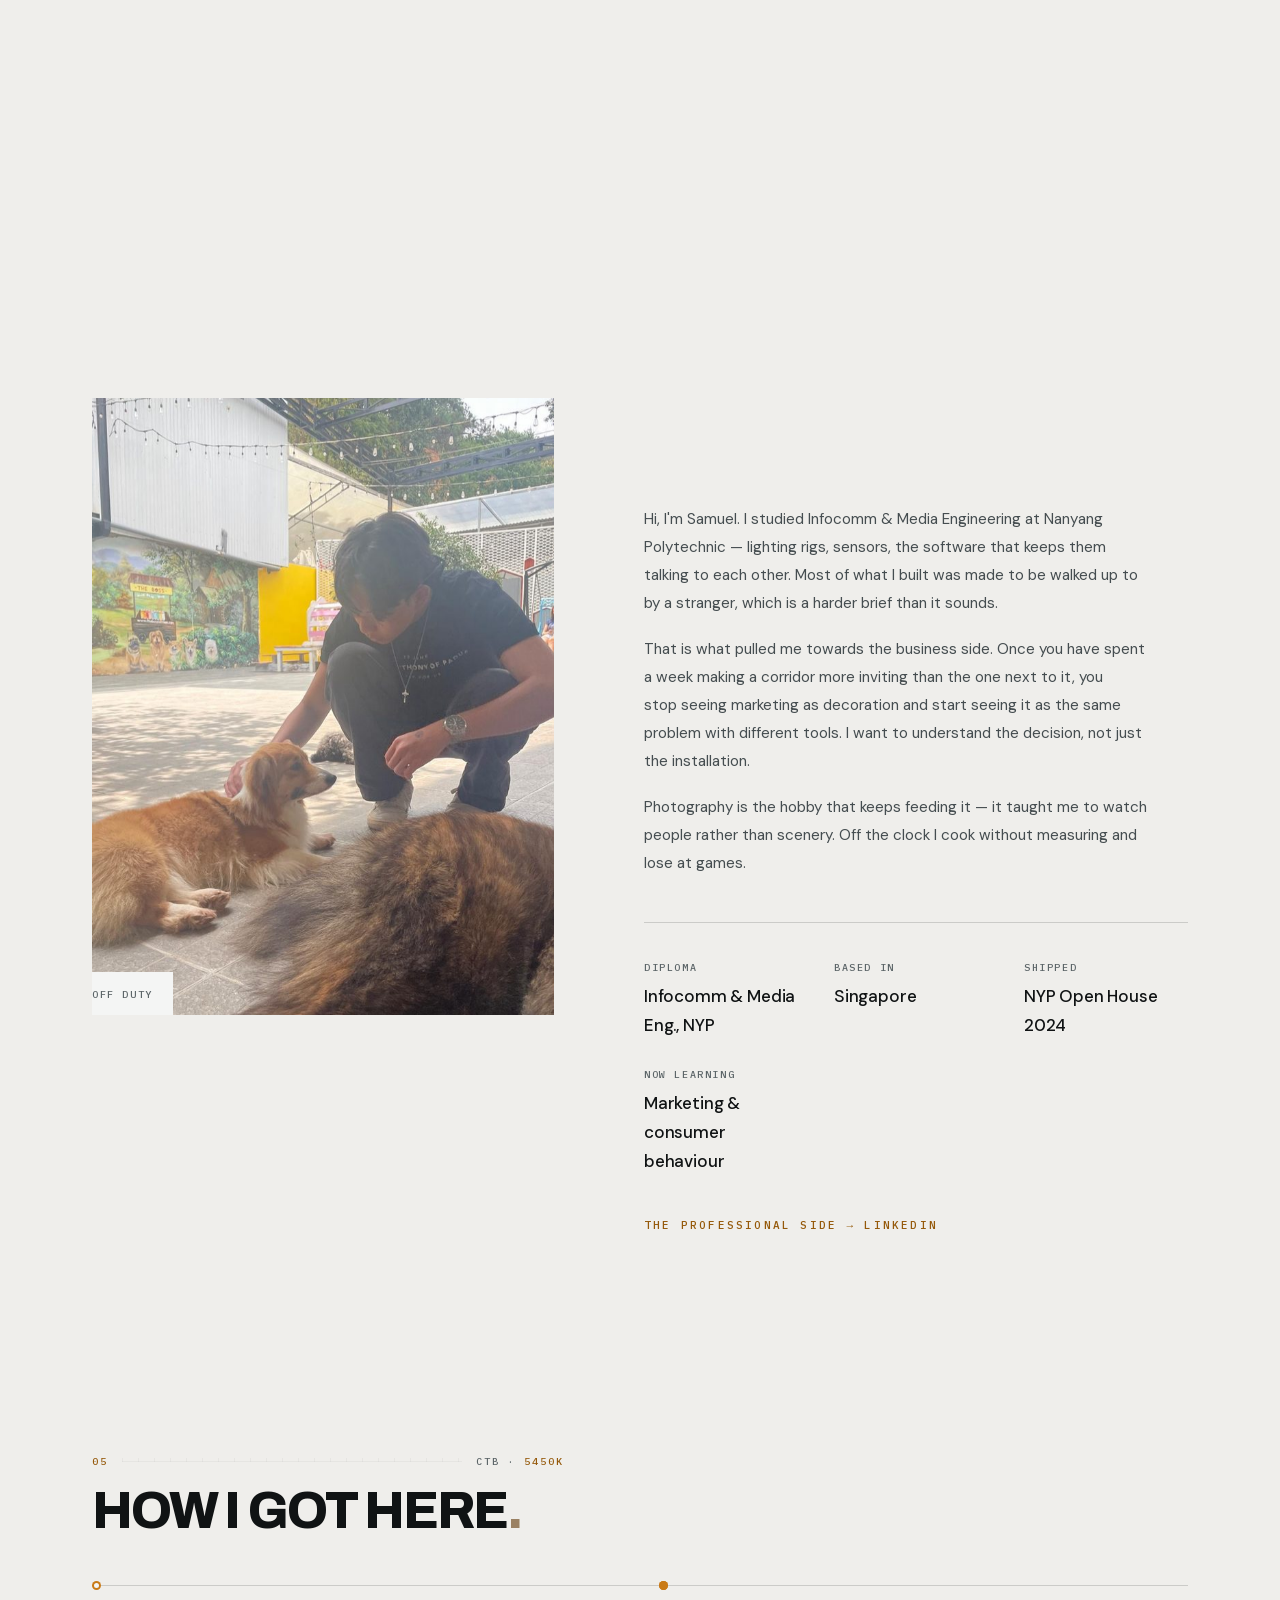
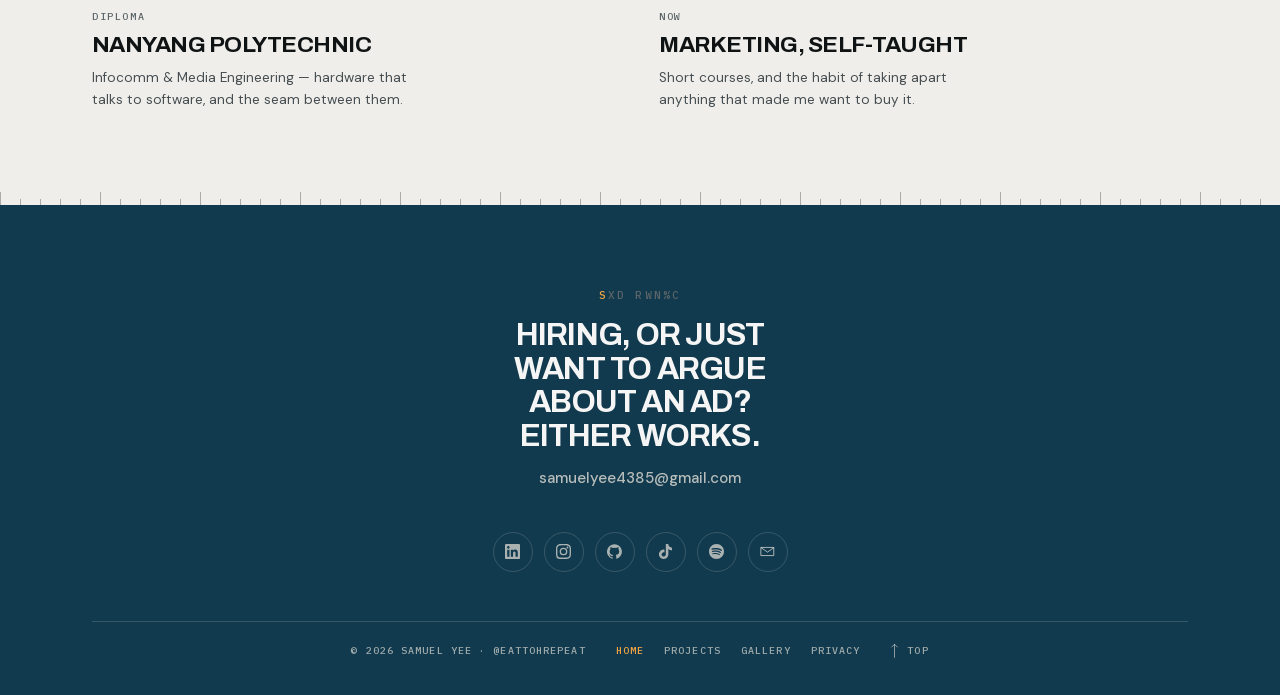
==== commit 8e9a2805: "Audit pass: reserve the certificate, reach 44px, give the film a switch A full UI/UX review across a" ====
--- a/index.html
+++ b/index.html
@@ -24,9 +24,9 @@
 try{var t=localStorage.getItem("sy-theme");if(t)document.documentElement.setAttribute("data-theme",t)}catch(e){}</script>
 <link rel="preload" href="assets/fonts/archivo-var-latin.woff2" as="font" type="font/woff2" crossorigin>
 <link rel="preload" href="assets/fonts/dmsans-var-latin.woff2" as="font" type="font/woff2" crossorigin>
-<link rel="stylesheet" href="assets/css/fonts.css?v=ebbb4b3a">
-<link rel="stylesheet" href="assets/css/site.css?v=ebbb4b3a">
-<link rel="stylesheet" href="assets/css/print.css?v=ebbb4b3a" media="print">
+<link rel="stylesheet" href="assets/css/fonts.css?v=4b526f51">
+<link rel="stylesheet" href="assets/css/site.css?v=4b526f51">
+<link rel="stylesheet" href="assets/css/print.css?v=4b526f51" media="print">
 </head>
 <body class="is-home">
 <a class="skip-link" href="#main">Skip to content</a>
@@ -151,6 +151,9 @@
 
   <div class="hero__strip">
     <span class="hero__now"><i aria-hidden="true"></i>Now playing &mdash; <b>Joo Chiat</b> &middot; Sam&rsquo;s Visual Diary</span>
+    <!-- site.js un-hides this, so a reader without JavaScript is never shown
+         a control that can't do anything. -->
+    <button class="hero__film-btn" type="button" data-film-toggle hidden>Pause film</button>
     <span>Lit at <b>3200K</b> &middot; tungsten</span>
     <span>Scroll to bring the daylight up</span>
   </div>
@@ -395,20 +398,20 @@
 </footer>
 
 <script>document.getElementById("yr").textContent = new Date().getFullYear();</script>
-<script src="assets/js/theme.js?v=ebbb4b3a"></script>
-<script src="assets/js/transition.js?v=ebbb4b3a"></script>
-<script src="assets/js/site.js?v=ebbb4b3a"></script>
-<script src="data/gallery.js?v=ebbb4b3a"></script>
-<script src="data/projects.js?v=ebbb4b3a"></script>
-<script src="data/learning.js?v=ebbb4b3a"></script>
-<script src="assets/js/gallery.js?v=ebbb4b3a"></script>
-<script src="assets/js/ring.js?v=ebbb4b3a"></script>
-<script src="assets/js/split.js?v=ebbb4b3a"></script>
-<script src="assets/js/decrypt.js?v=ebbb4b3a"></script>
-<script src="assets/js/lanyard.js?v=ebbb4b3a"></script>
-<script src="assets/js/folder.js?v=ebbb4b3a"></script>
-<script src="assets/js/projects.js?v=ebbb4b3a"></script>
-<script src="assets/js/learning.js?v=ebbb4b3a"></script>
-<script src="assets/js/desk.js?v=ebbb4b3a"></script>
+<script src="assets/js/theme.js?v=4b526f51"></script>
+<script src="assets/js/transition.js?v=4b526f51"></script>
+<script src="assets/js/site.js?v=4b526f51"></script>
+<script src="data/gallery.js?v=4b526f51"></script>
+<script src="data/projects.js?v=4b526f51"></script>
+<script src="data/learning.js?v=4b526f51"></script>
+<script src="assets/js/gallery.js?v=4b526f51"></script>
+<script src="assets/js/ring.js?v=4b526f51"></script>
+<script src="assets/js/split.js?v=4b526f51"></script>
+<script src="assets/js/decrypt.js?v=4b526f51"></script>
+<script src="assets/js/lanyard.js?v=4b526f51"></script>
+<script src="assets/js/folder.js?v=4b526f51"></script>
+<script src="assets/js/projects.js?v=4b526f51"></script>
+<script src="assets/js/learning.js?v=4b526f51"></script>
+<script src="assets/js/desk.js?v=4b526f51"></script>
 </body>
 </html>
--- a/assets/css/site.css
+++ b/assets/css/site.css
@@ -4040,3 +4040,69 @@
 /* One course should not be stretched the width of the page by a grid built
    for several. It takes a column and stops. */
 .rail--one { grid-template-columns: minmax(0, 560px); }
+
+/* ---------- the film's own control ----------
+   Set as one more stamp in the credit strip rather than a player button,
+   because that is what it is: the strip says what is playing, and this says
+   whether it is. */
+.hero__film-btn {
+  appearance: none;
+  background: none;
+  border: 1px solid var(--line);
+  border-radius: 2px;
+  padding: 4px 9px;
+  font-family: var(--font-mono);
+  font-size: 10px;
+  font-weight: 500;
+  letter-spacing: 0.16em;
+  text-transform: uppercase;
+  color: var(--ink-mid);
+  cursor: pointer;
+  transition: color var(--dur-1) var(--ease-out),
+              border-color var(--dur-1) var(--ease-out);
+}
+.hero__film-btn:hover { color: var(--ink); border-color: var(--ink-soft); }
+.hero__film-btn:focus-visible { outline: 2px solid var(--accent-deep); outline-offset: 3px; }
+
+/* ---------- hit areas on a touch screen ----------
+   Measured at 375px: the menu links came to 31px tall, the footer's icons to
+   40, its text links to 17, and the certificate link to 17. A finger is
+   about 44px wide, so on a pointer that isn't a mouse every one of them
+   grows — by padding, not by type size, so nothing about the page looks
+   different. Where growing the box would move its neighbours, the padding is
+   taken back as a negative margin. */
+@media (pointer: coarse) {
+  .nav-overlay__list a { padding-block: 9px; }
+  .nav-overlay__meta a { padding-block: 13px; }
+  .socials a { width: 44px; height: 44px; }
+  .footer__nav a,
+  .footer__back,
+  .footer__base span { padding-block: 14px; }
+  .theme-btn { width: 44px; height: 44px; }
+  .menu-btn {
+    padding: 10px;
+    margin: -10px;
+    width: 54px;
+    height: 44px;
+    box-sizing: content-box;
+  }
+  .chrome__logo { padding: 10px; margin: -10px; }
+  .course__cert,
+  .cta-link,
+  .diary-credit a,
+  .detail__links a,
+  .hero__film-btn { padding-block: 13px; }
+  .hero__film-btn { padding-inline: 12px; }
+}
+
+/* Measured after the first pass: padding alone left three of these at 43px,
+   and two more were never covered. A minimum height says it outright. */
+@media (pointer: coarse) {
+  .hero__film-btn,
+  .course__cert,
+  .rb-folder__toggle,
+  a.label,
+  .footer__back { min-height: 44px; display: inline-flex; align-items: center; }
+  a.label { padding-block: 12px; }
+  .rb-folder__toggle { padding-block: 10px; }
+}
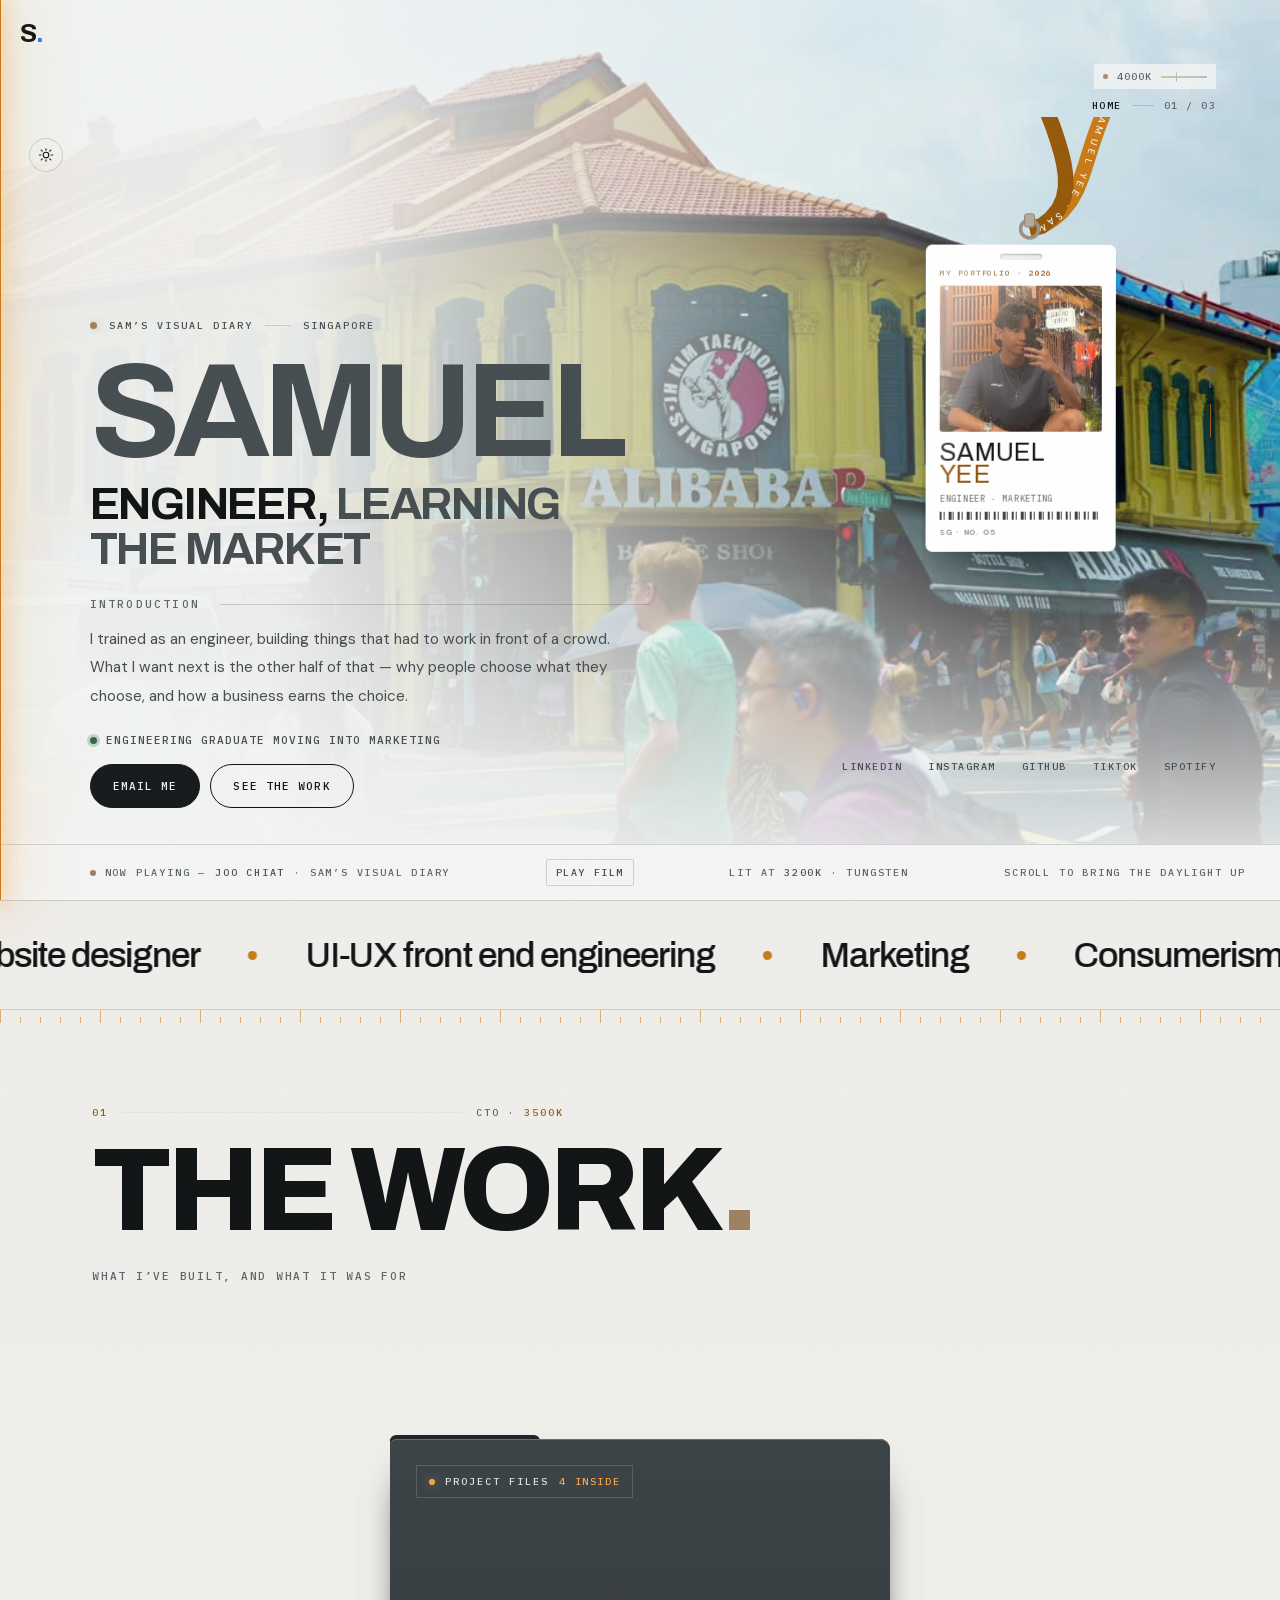
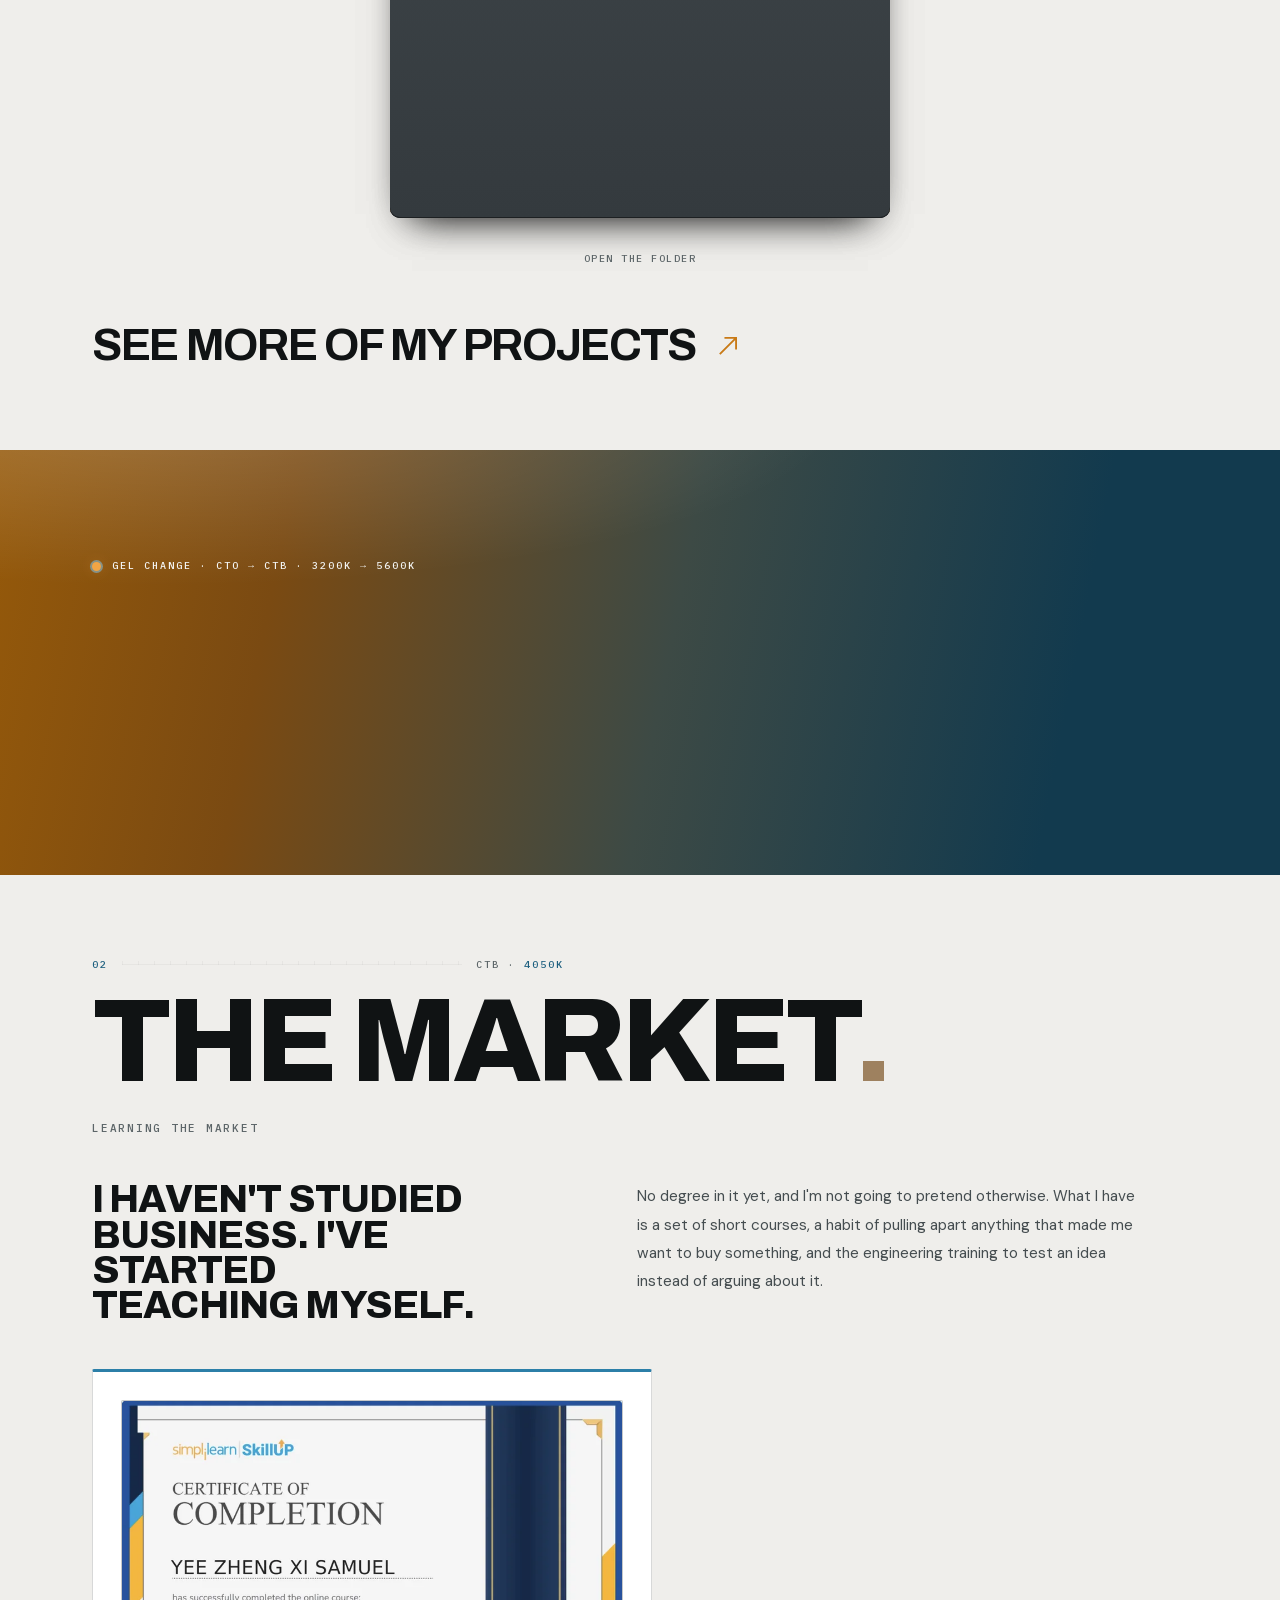
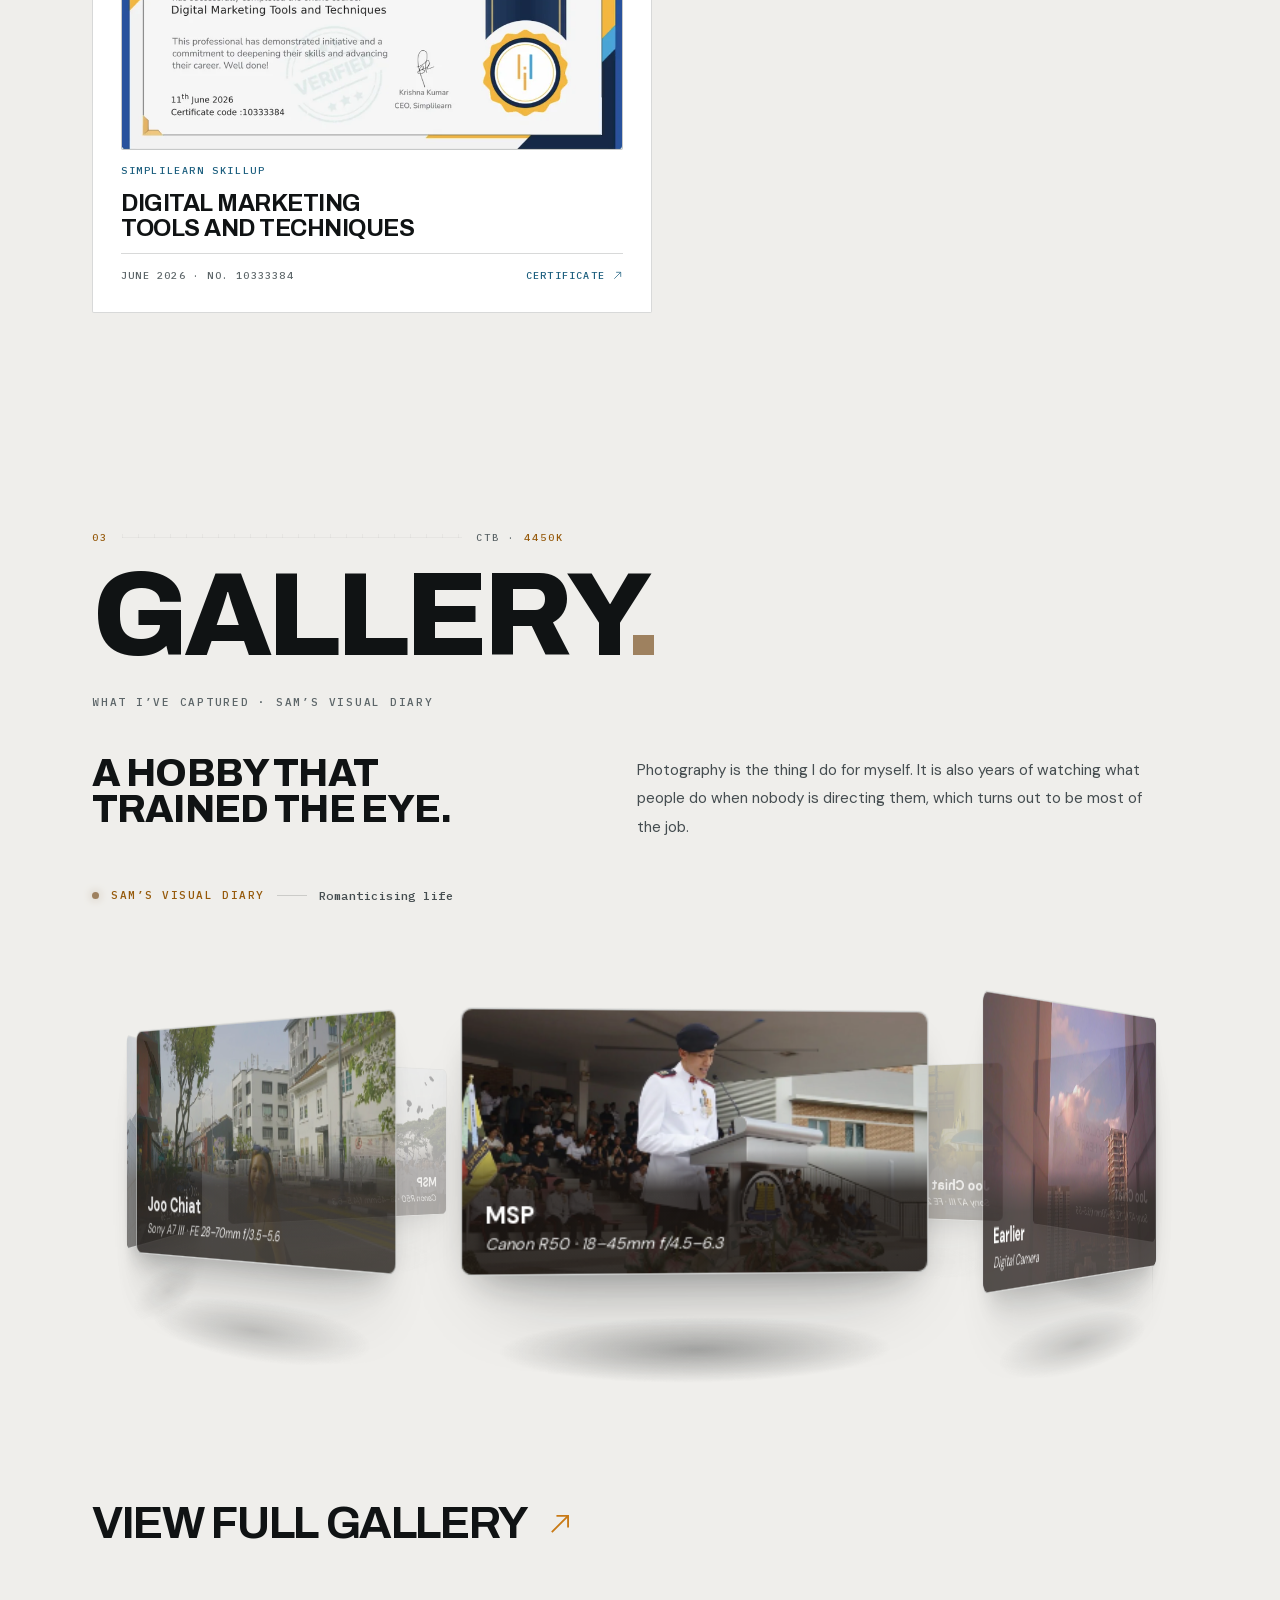
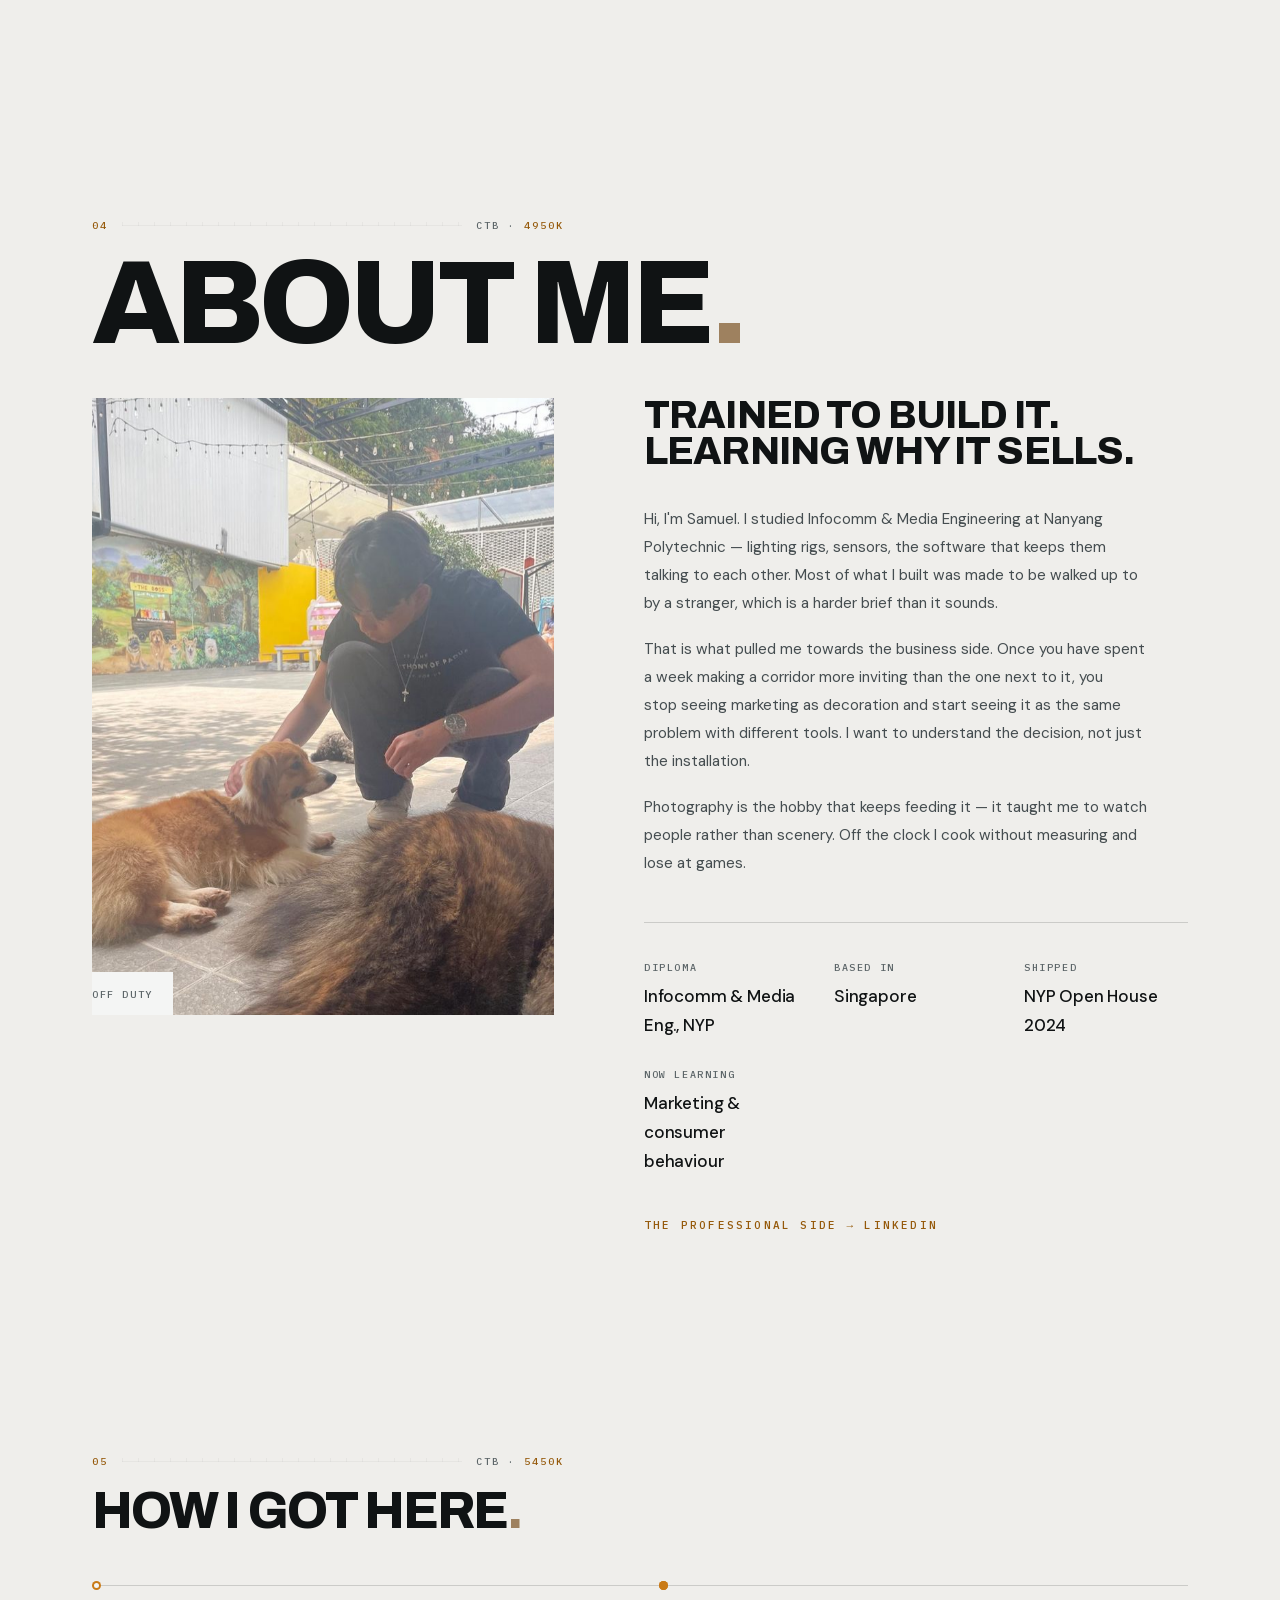
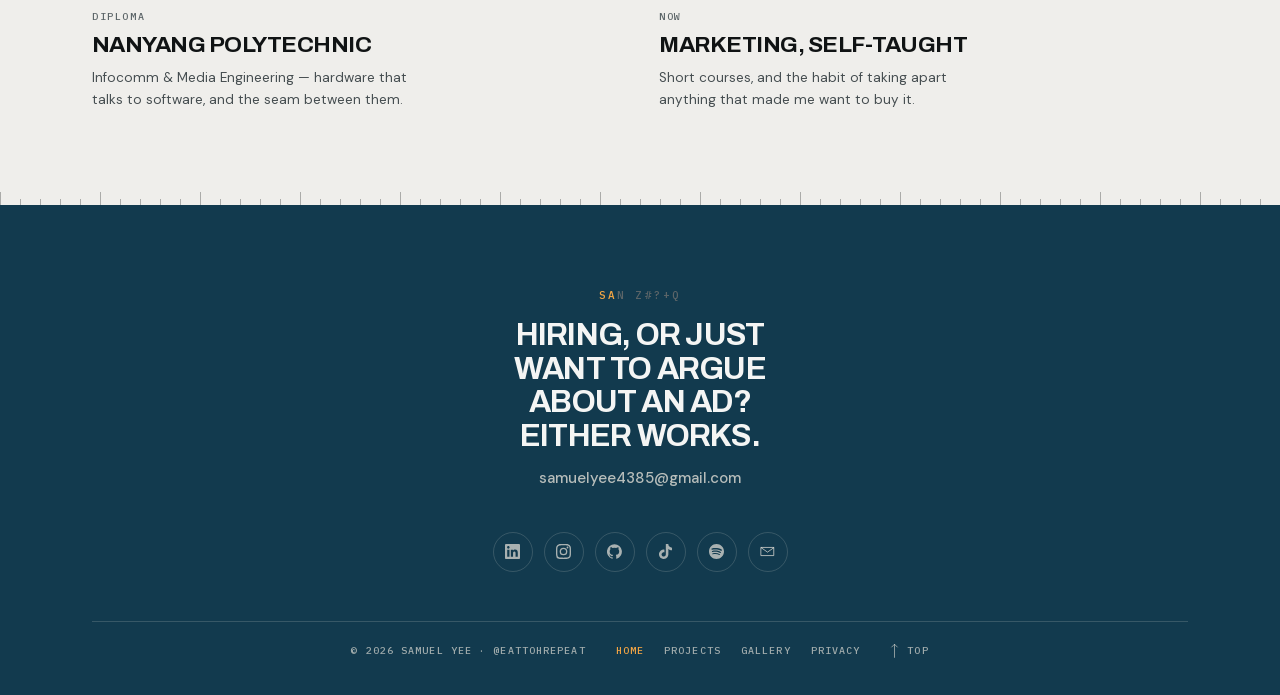
==== commit 51bf8ea7: "commit" ====
--- a/index.html
+++ b/index.html
@@ -270,10 +270,10 @@
 </section>
 
 <!-- ============ 05 — about ============ -->
-<section class="section shell" id="about" data-cue="Start here">
+<section class="section shell" id="about" data-cue="About Me">
   <div class="section__head reveal">
     <p class="cue"><b>04</b><s aria-hidden="true"></s><span>CTB &middot; <b data-cue-k>5600K</b></span></p>
-    <h2 class="section__word">Start here<i>.</i></h2>
+    <h2 class="section__word">About Me<i>.</i></h2>
   </div>
 
   <div class="about">
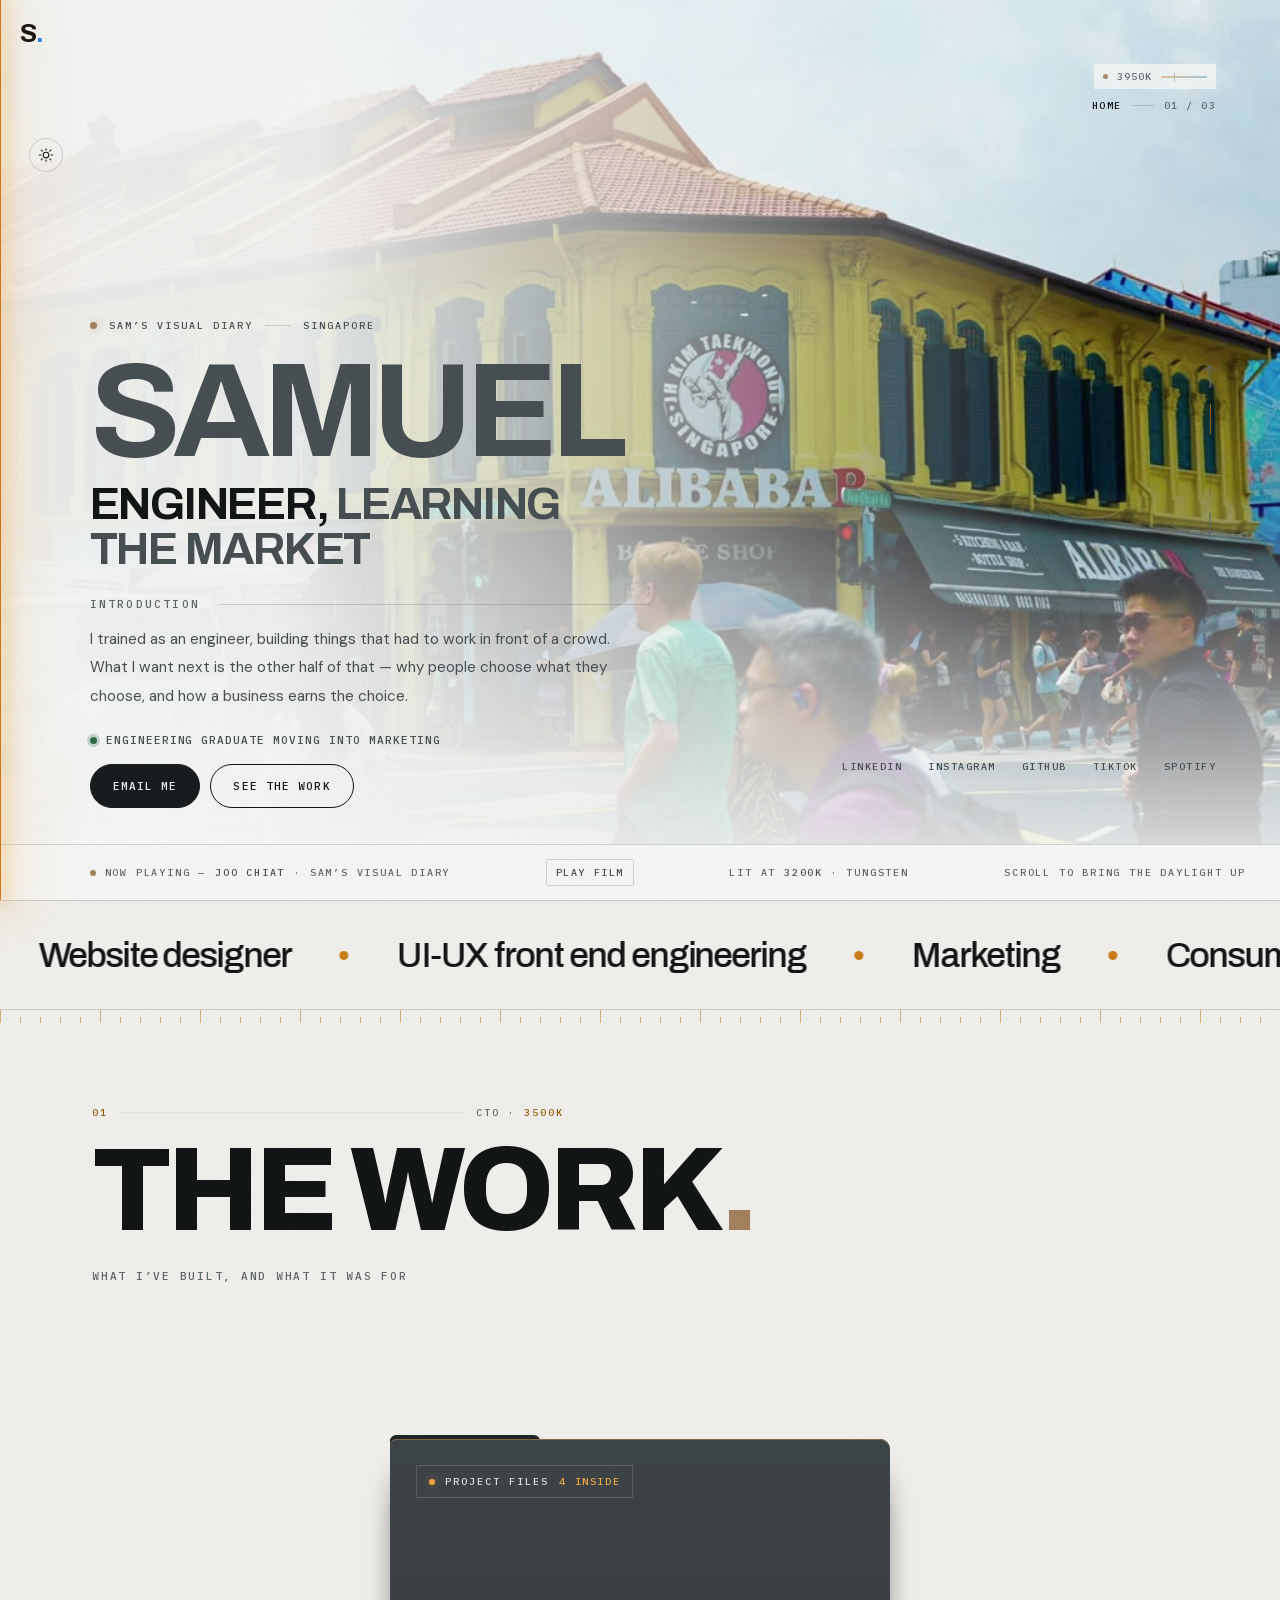
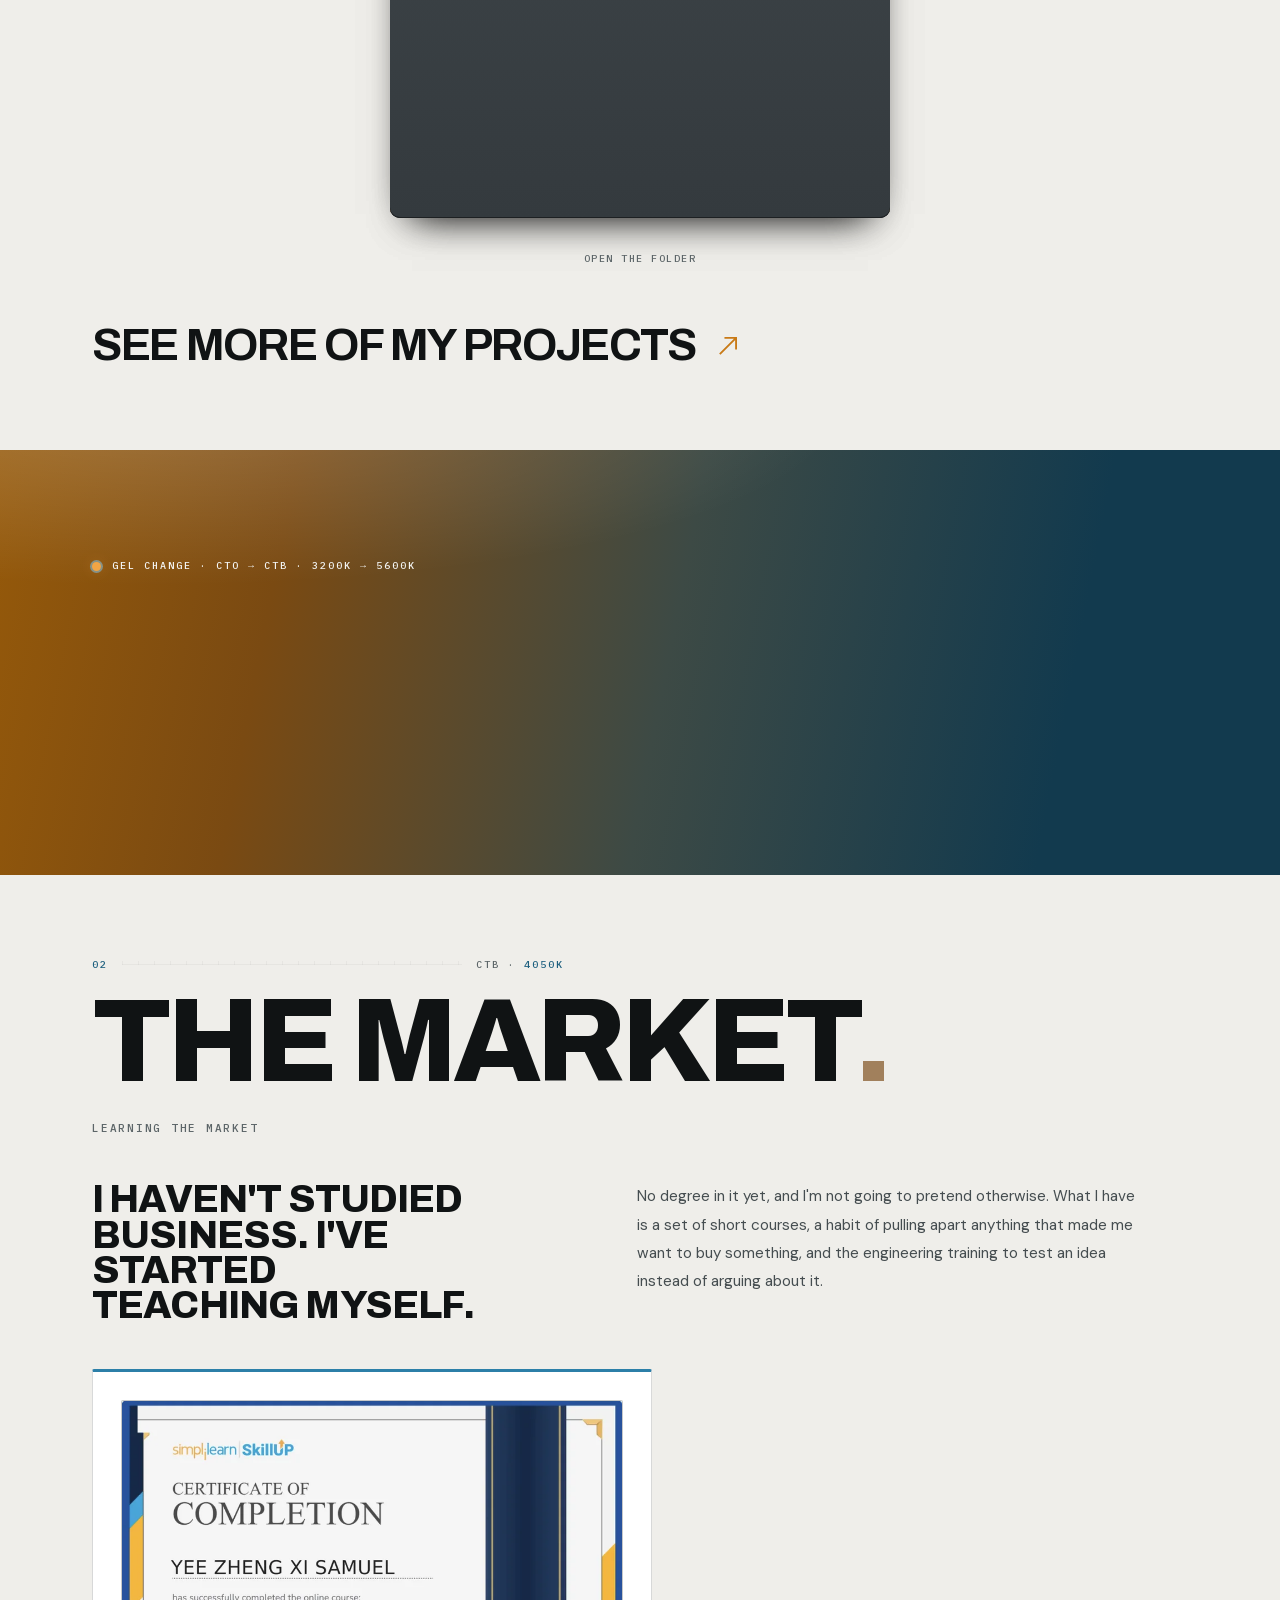
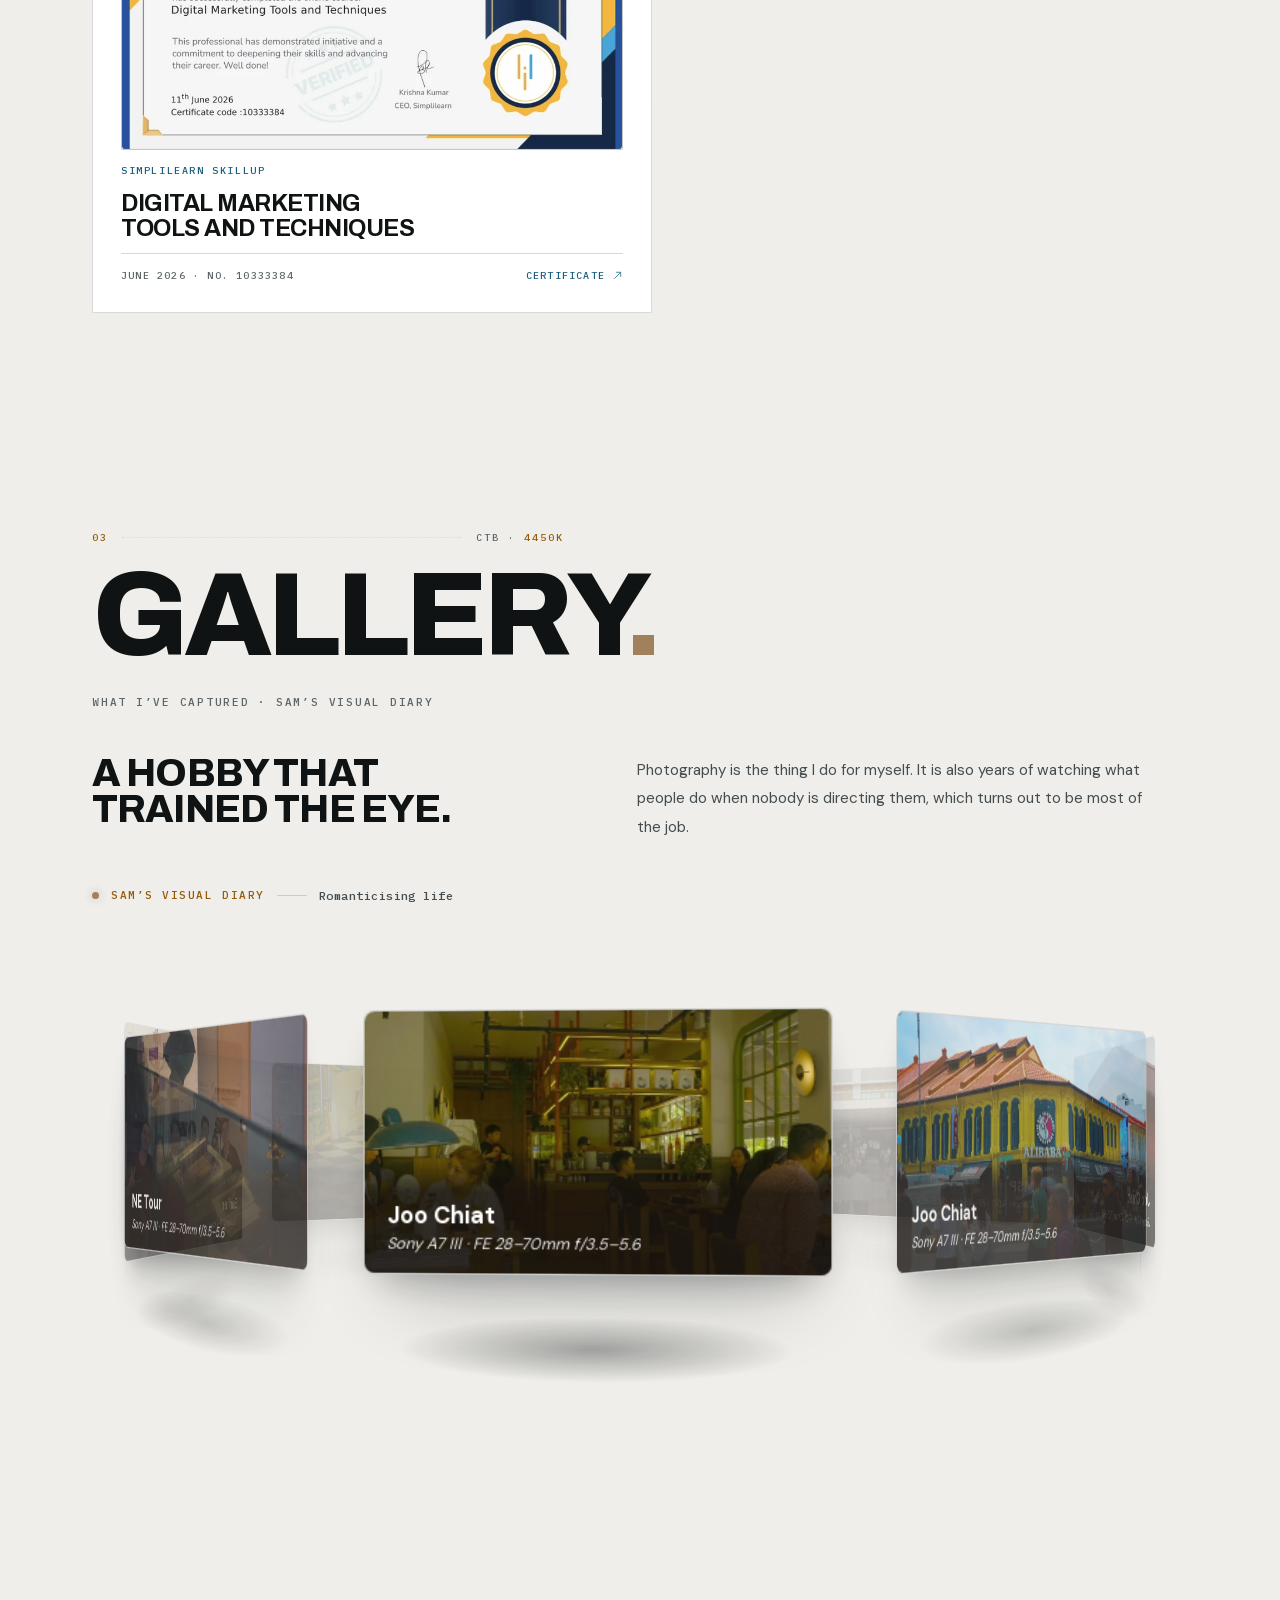
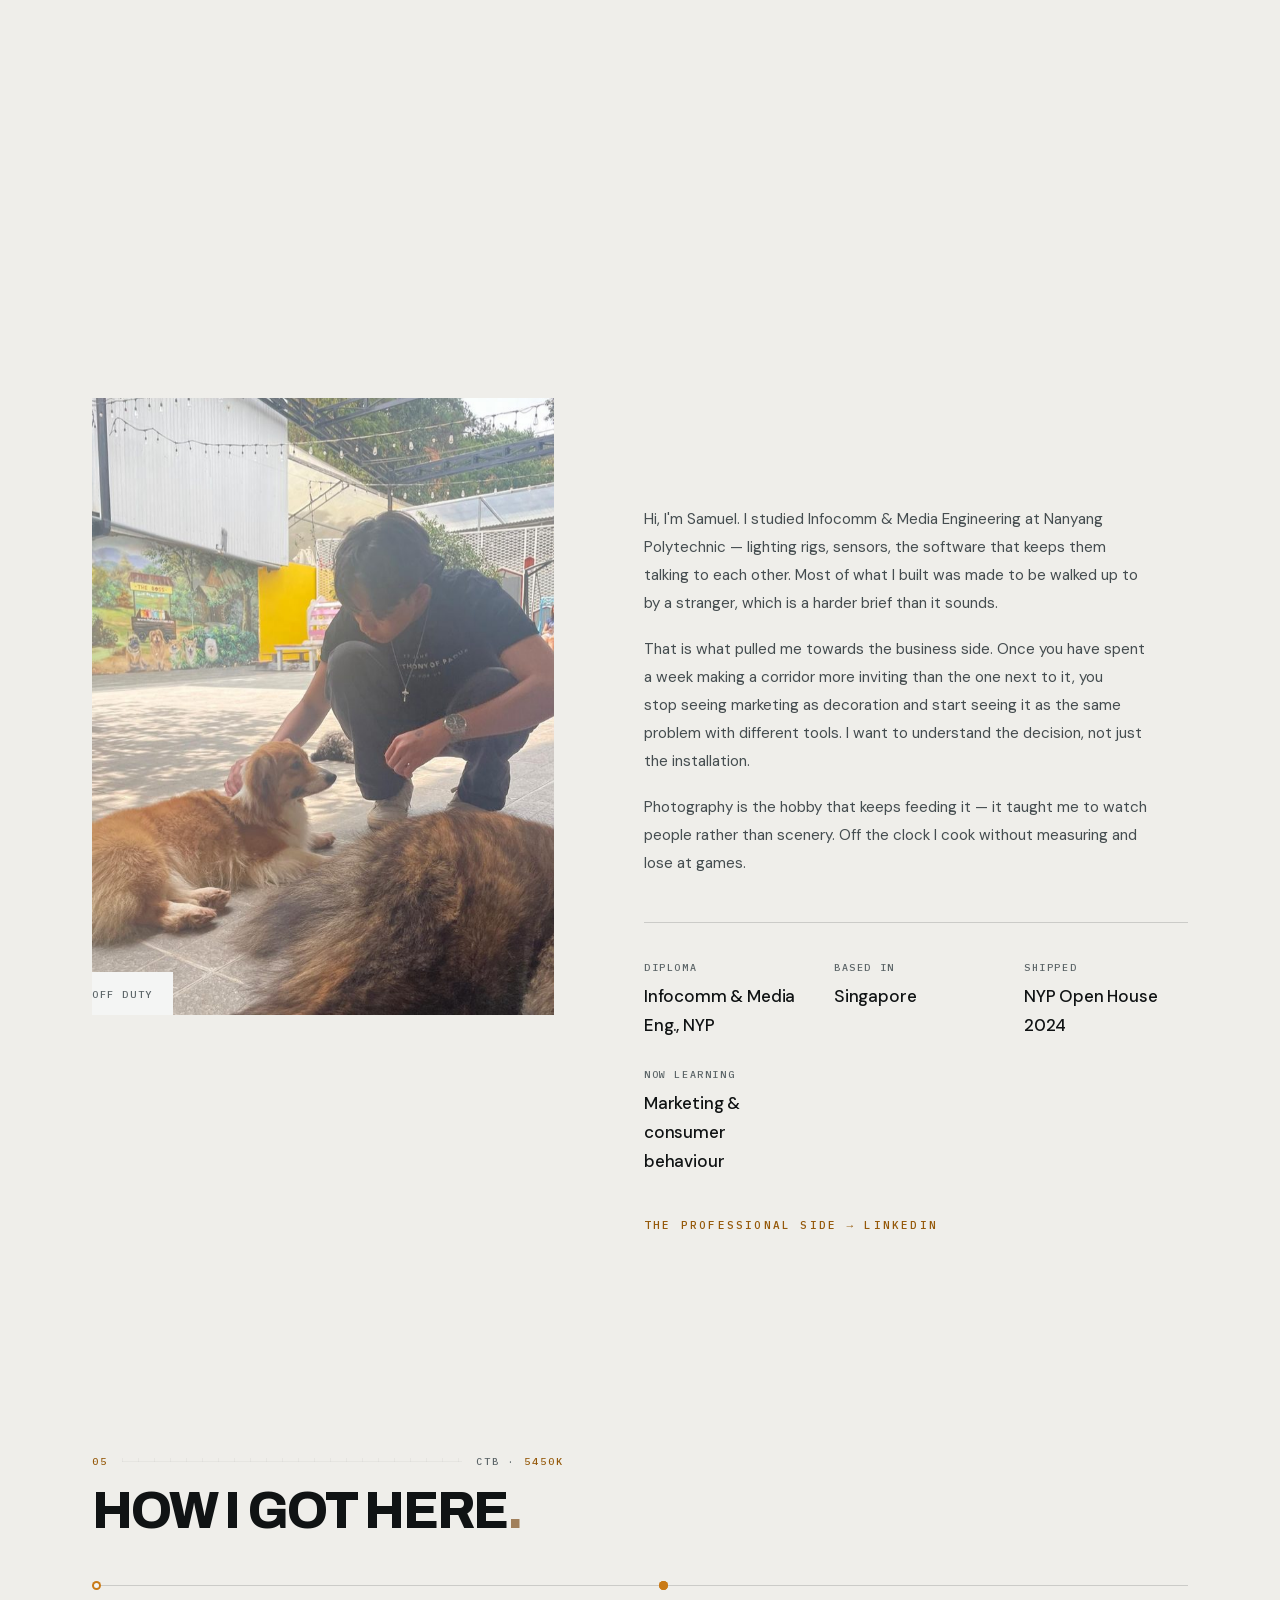
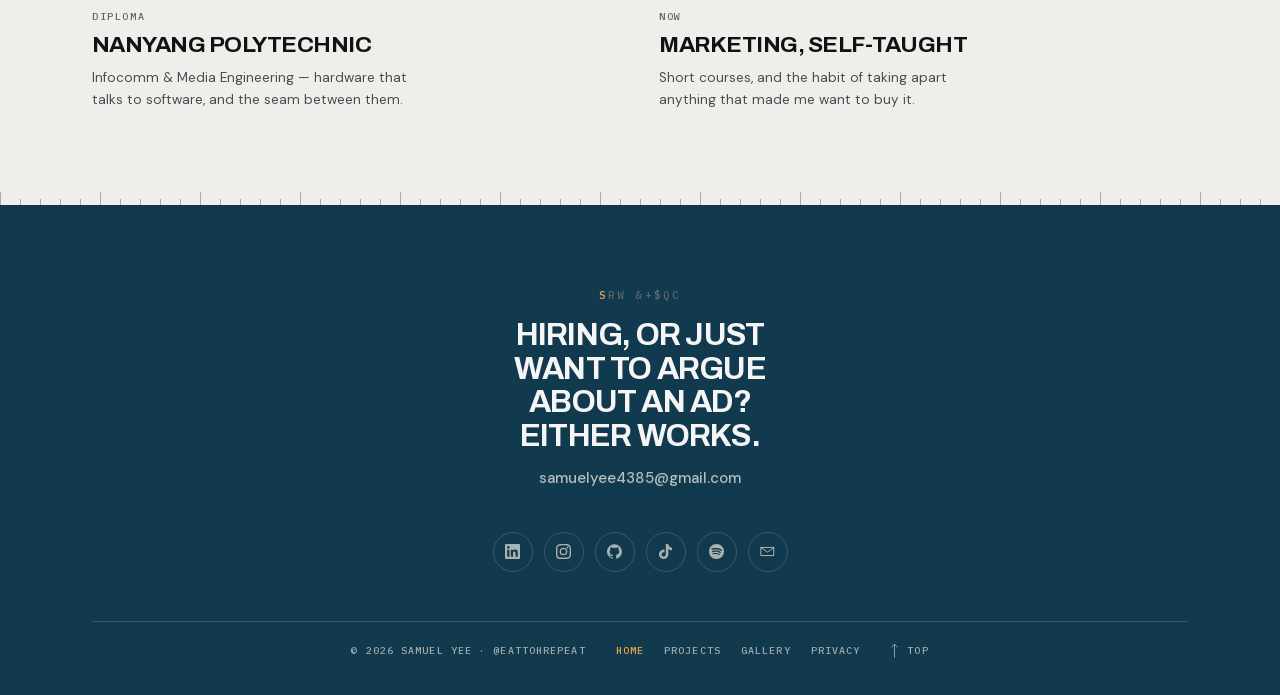
==== commit fa11eeb2: "update" ====
--- a/index.html
+++ b/index.html
@@ -24,9 +24,9 @@
 try{var t=localStorage.getItem("sy-theme");if(t)document.documentElement.setAttribute("data-theme",t)}catch(e){}</script>
 <link rel="preload" href="assets/fonts/archivo-var-latin.woff2" as="font" type="font/woff2" crossorigin>
 <link rel="preload" href="assets/fonts/dmsans-var-latin.woff2" as="font" type="font/woff2" crossorigin>
-<link rel="stylesheet" href="assets/css/fonts.css?v=4b526f51">
-<link rel="stylesheet" href="assets/css/site.css?v=4b526f51">
-<link rel="stylesheet" href="assets/css/print.css?v=4b526f51" media="print">
+<link rel="stylesheet" href="assets/css/fonts.css?v=3ee6f5f5">
+<link rel="stylesheet" href="assets/css/site.css?v=3ee6f5f5">
+<link rel="stylesheet" href="assets/css/print.css?v=3ee6f5f5" media="print">
 </head>
 <body class="is-home">
 <a class="skip-link" href="#main">Skip to content</a>
@@ -112,10 +112,6 @@
            muted loop playsinline preload="none"></video>
   </div>
 
-  <div class="hero__side" aria-hidden="true">
-    <div class="lanyard" data-lanyard></div>
-  </div>
-
   <div class="hero__body">
     <p class="hero__kicker rise in">
       <i aria-hidden="true"></i>Sam&rsquo;s Visual Diary<s aria-hidden="true"></s>Singapore
@@ -398,20 +394,19 @@
 </footer>
 
 <script>document.getElementById("yr").textContent = new Date().getFullYear();</script>
-<script src="assets/js/theme.js?v=4b526f51"></script>
-<script src="assets/js/transition.js?v=4b526f51"></script>
-<script src="assets/js/site.js?v=4b526f51"></script>
-<script src="data/gallery.js?v=4b526f51"></script>
-<script src="data/projects.js?v=4b526f51"></script>
-<script src="data/learning.js?v=4b526f51"></script>
-<script src="assets/js/gallery.js?v=4b526f51"></script>
-<script src="assets/js/ring.js?v=4b526f51"></script>
-<script src="assets/js/split.js?v=4b526f51"></script>
-<script src="assets/js/decrypt.js?v=4b526f51"></script>
-<script src="assets/js/lanyard.js?v=4b526f51"></script>
-<script src="assets/js/folder.js?v=4b526f51"></script>
-<script src="assets/js/projects.js?v=4b526f51"></script>
-<script src="assets/js/learning.js?v=4b526f51"></script>
-<script src="assets/js/desk.js?v=4b526f51"></script>
+<script src="assets/js/theme.js?v=3ee6f5f5"></script>
+<script src="assets/js/transition.js?v=3ee6f5f5"></script>
+<script src="assets/js/site.js?v=3ee6f5f5"></script>
+<script src="data/gallery.js?v=3ee6f5f5"></script>
+<script src="data/projects.js?v=3ee6f5f5"></script>
+<script src="data/learning.js?v=3ee6f5f5"></script>
+<script src="assets/js/gallery.js?v=3ee6f5f5"></script>
+<script src="assets/js/ring.js?v=3ee6f5f5"></script>
+<script src="assets/js/split.js?v=3ee6f5f5"></script>
+<script src="assets/js/decrypt.js?v=3ee6f5f5"></script>
+<script src="assets/js/folder.js?v=3ee6f5f5"></script>
+<script src="assets/js/projects.js?v=3ee6f5f5"></script>
+<script src="assets/js/learning.js?v=3ee6f5f5"></script>
+<script src="assets/js/desk.js?v=3ee6f5f5"></script>
 </body>
 </html>
--- a/assets/css/site.css
+++ b/assets/css/site.css
@@ -2641,192 +2641,6 @@
 
 
 /* ==========================================================================
-   Lanyard — the staff pass that hangs where the hero portrait used to be.
-   The rope is simulated in lanyard.js; everything here is the look of it:
-   two printed strands, a metal ring, and the pass itself.
-   ========================================================================== */
-.lanyard {
-  position: absolute;
-  inset: 0;
-  overflow: hidden;
-  perspective: 1400px;
-  perspective-origin: 50% 30%;
-}
-
-.lanyard__strap {
-  position: absolute;
-  inset: 0;
-  width: 100%;
-  height: 100%;
-  pointer-events: none;
-  overflow: visible;
-}
-
-/* Woven tape: a wide flat stroke, with the name printed down it */
-.lanyard__strand {
-  stroke: var(--rust);
-  stroke-width: calc(var(--card-w, 240px) * 0.082);
-  stroke-linecap: butt;
-  stroke-linejoin: round;
-}
-.lanyard__strand[data-strand="1"] { stroke: var(--rust-deep); }
-
-.lanyard__print {
-  fill: var(--cream);
-  font-family: var(--font-body);
-  font-weight: 500;
-  font-size: calc(var(--card-w, 240px) * 0.05);
-  letter-spacing: 0.42em;
-  text-transform: uppercase;
-  dominant-baseline: middle;
-}
-
-.lanyard__ring circle {
-  fill: none;
-  stroke: #9a9184;
-  stroke-width: 3.5;
-}
-.lanyard__ring rect {
-  fill: #b3aa9b;
-  stroke: #8d8577;
-  stroke-width: 1;
-}
-
-/* ---------- the pass ---------- */
-.lanyard__card {
-  position: absolute;
-  left: 0;
-  top: 0;
-  width: var(--card-w, 240px);
-  height: var(--card-h, 345px);
-  margin-left: calc(var(--card-w, 240px) / -2);
-  transform-origin: 50% 10px;
-  transform-style: preserve-3d;
-  cursor: grab;
-  touch-action: none;
-  user-select: none;
-  -webkit-user-select: none;
-  will-change: transform;
-}
-.lanyard.is-held .lanyard__card { cursor: grabbing; }
-.lanyard__card:focus-visible { outline: none; }
-.lanyard__card:focus-visible .pass { outline: 2px solid var(--cobalt); outline-offset: 4px; }
-
-.pass {
-  position: relative;
-  height: 100%;
-  display: flex;
-  flex-direction: column;
-  gap: calc(var(--card-w, 240px) * 0.03);
-  padding: calc(var(--card-w, 240px) * 0.115) calc(var(--card-w, 240px) * 0.075)
-           calc(var(--card-w, 240px) * 0.07);
-  /* White plastic in any light, so it reads as a pass rather than a panel */
-  background: var(--sheet-alt);
-  color: var(--on-sheet);
-  --ink: var(--on-sheet);
-  --ink-soft: var(--on-sheet-soft);
-  --rust: var(--on-sheet-accent);
-  --accent: var(--on-sheet-accent);
-  --accent-deep: var(--on-sheet-accent);
-  border-radius: 7px;
-  box-shadow:
-    0 2px 0 rgba(255, 255, 255, 0.5) inset,
-    0 18px 30px -16px rgba(var(--shadow), 0.45),
-    0 44px 64px -40px rgba(var(--shadow), 0.5);
-  overflow: hidden;
-}
-
-/* The plastic holder catching the light */
-.pass::after {
-  content: "";
-  position: absolute;
-  inset: 0;
-  background: linear-gradient(112deg, rgba(255, 255, 255, 0.42) 0 18%, rgba(255, 255, 255, 0) 42%);
-  pointer-events: none;
-}
-
-/* Punched slot at the top, where the ring goes through */
-.pass__hole {
-  position: absolute;
-  top: calc(var(--card-w, 240px) * 0.045);
-  left: 50%;
-  transform: translateX(-50%);
-  width: 22%;
-  height: calc(var(--card-w, 240px) * 0.035);
-  border-radius: 99px;
-  background: var(--bg-warm);
-  box-shadow: 0 1px 2px rgba(var(--shadow), 0.35) inset;
-}
-
-.pass__issue {
-  font-family: var(--font-mono);
-  margin: 0;
-  font-size: calc(var(--card-w, 240px) * 0.043);
-  letter-spacing: 0.11em;
-  text-transform: uppercase;
-  color: var(--rust);
-  font-weight: 500;
-}
-
-.pass__photo {
-  width: 100%;
-  flex: 1 1 auto;
-  min-height: 0;
-  object-fit: cover;
-  object-position: 50% 26%;
-  border-radius: 3px;
-  background: var(--bg-warm);
-}
-
-.pass__name {
-  margin: calc(var(--card-w, 240px) * 0.025) 0 0;
-  font-family: var(--font-display);
-  font-size: calc(var(--card-w, 240px) * 0.132);
-  line-height: 0.88;
-  letter-spacing: 0.005em;
-  text-transform: uppercase;
-  color: var(--ink);
-}
-.pass__name b { display: block; font-weight: inherit; color: var(--rust); }
-
-.pass__role {
-  margin: 0;
-  font-family: var(--font-mono);
-  font-size: calc(var(--card-w, 240px) * 0.044);
-  letter-spacing: 0.08em;
-  text-transform: uppercase;
-  color: var(--ink-soft);
-}
-
-/* Barcode, drawn rather than drawn on */
-.pass__bars {
-  display: block;
-  height: calc(var(--card-w, 240px) * 0.065);
-  margin-top: auto;
-  background-image: repeating-linear-gradient(90deg,
-    var(--ink) 0 2px, transparent 2px 4px, var(--ink) 4px 5px, transparent 5px 9px,
-    var(--ink) 9px 12px, transparent 12px 13px, var(--ink) 13px 14px, transparent 14px 18px);
-  opacity: 0.8;
-}
-
-.pass__no {
-  margin: 0;
-  font-size: calc(var(--card-w, 240px) * 0.04);
-  letter-spacing: 0.22em;
-  color: var(--ink-soft);
-}
-
-/* Until the rope has been solved once, the pass would sit in the top corner */
-.lanyard__card { opacity: 0; }
-.lanyard.is-ready .lanyard__card,
-.lanyard.is-still .lanyard__card { opacity: 1; transition: opacity var(--dur-2) var(--ease-out); }
-
-@media (prefers-reduced-motion: reduce) {
-  .lanyard__card { opacity: 1; cursor: default; }
-}
-
-
-/* ==========================================================================
    404 — the page you land on when the address is wrong
    ========================================================================== */
 .lost__ways {
@@ -3543,23 +3357,6 @@
   .hero--reel .hero__title .h-xl { font-size: clamp(1.25rem, 6vw, 1.7rem); }
 }
 
-/* The staff pass keeps swinging, but over the film now rather than beside
-   it — a lanyard on a shoot, which is where it came from. */
-.hero__side {
-  position: absolute;
-  z-index: 1;
-  top: 0;
-  right: clamp(10px, 4vw, 92px);
-  width: clamp(190px, 24vw, 330px);
-  height: clamp(320px, 62vh, 620px);
-}
-@media (max-width: 980px) {
-  .hero__side { right: -6vw; width: 42vw; height: 40svh; opacity: 0.85; }
-}
-@media (max-width: 560px) {
-  .hero__side { display: none; }
-}
-
 /* ---------- the head is a stack now, not a row ----------
    Number and gel on one line, the section's name under it at poster scale,
    the old label text under that as the caption it always was. */
@@ -3944,13 +3741,6 @@
     background-repeat: no-repeat;
     background-size: 100% 100%;
   }
-}
-
-/* The pass used to hang from the very top of the hero, which is now where the
-   readout lives — the cord ran straight through it. It hangs from just below
-   the corner instead. */
-@media (min-width: 861px) {
-  .hero__side { top: clamp(96px, 13vh, 132px); }
 }
 
 /* ---------- the readout, quieter ----------
--- a/assets/css/print.css
+++ b/assets/css/print.css
@@ -1,9 +1,9 @@
 /* ==========================================================================
    Print — for the person who saves a project page as a PDF, or prints one to
    read on the train. Paper has no hover, no scroll and no colour budget, so
-   the poster layer comes off: the fixed chrome, the car, the ring, the pass,
-   the grain and the checkerboards all go, and what is left is the writing,
-   the photographs and a way to get back to the site.
+   the poster layer comes off: the fixed chrome, the car, the ring, the grain
+   and the checkerboards all go, and what is left is the writing, the
+   photographs and a way to get back to the site.
 
    Linked with media="print", so a screen visitor never downloads it.
    ========================================================================== */
@@ -45,7 +45,6 @@
 .marquee,
 .checker,
 .route,
-.lanyard,
 .ring-stage,
 .hero__ghost,
 .page-head__ghost,
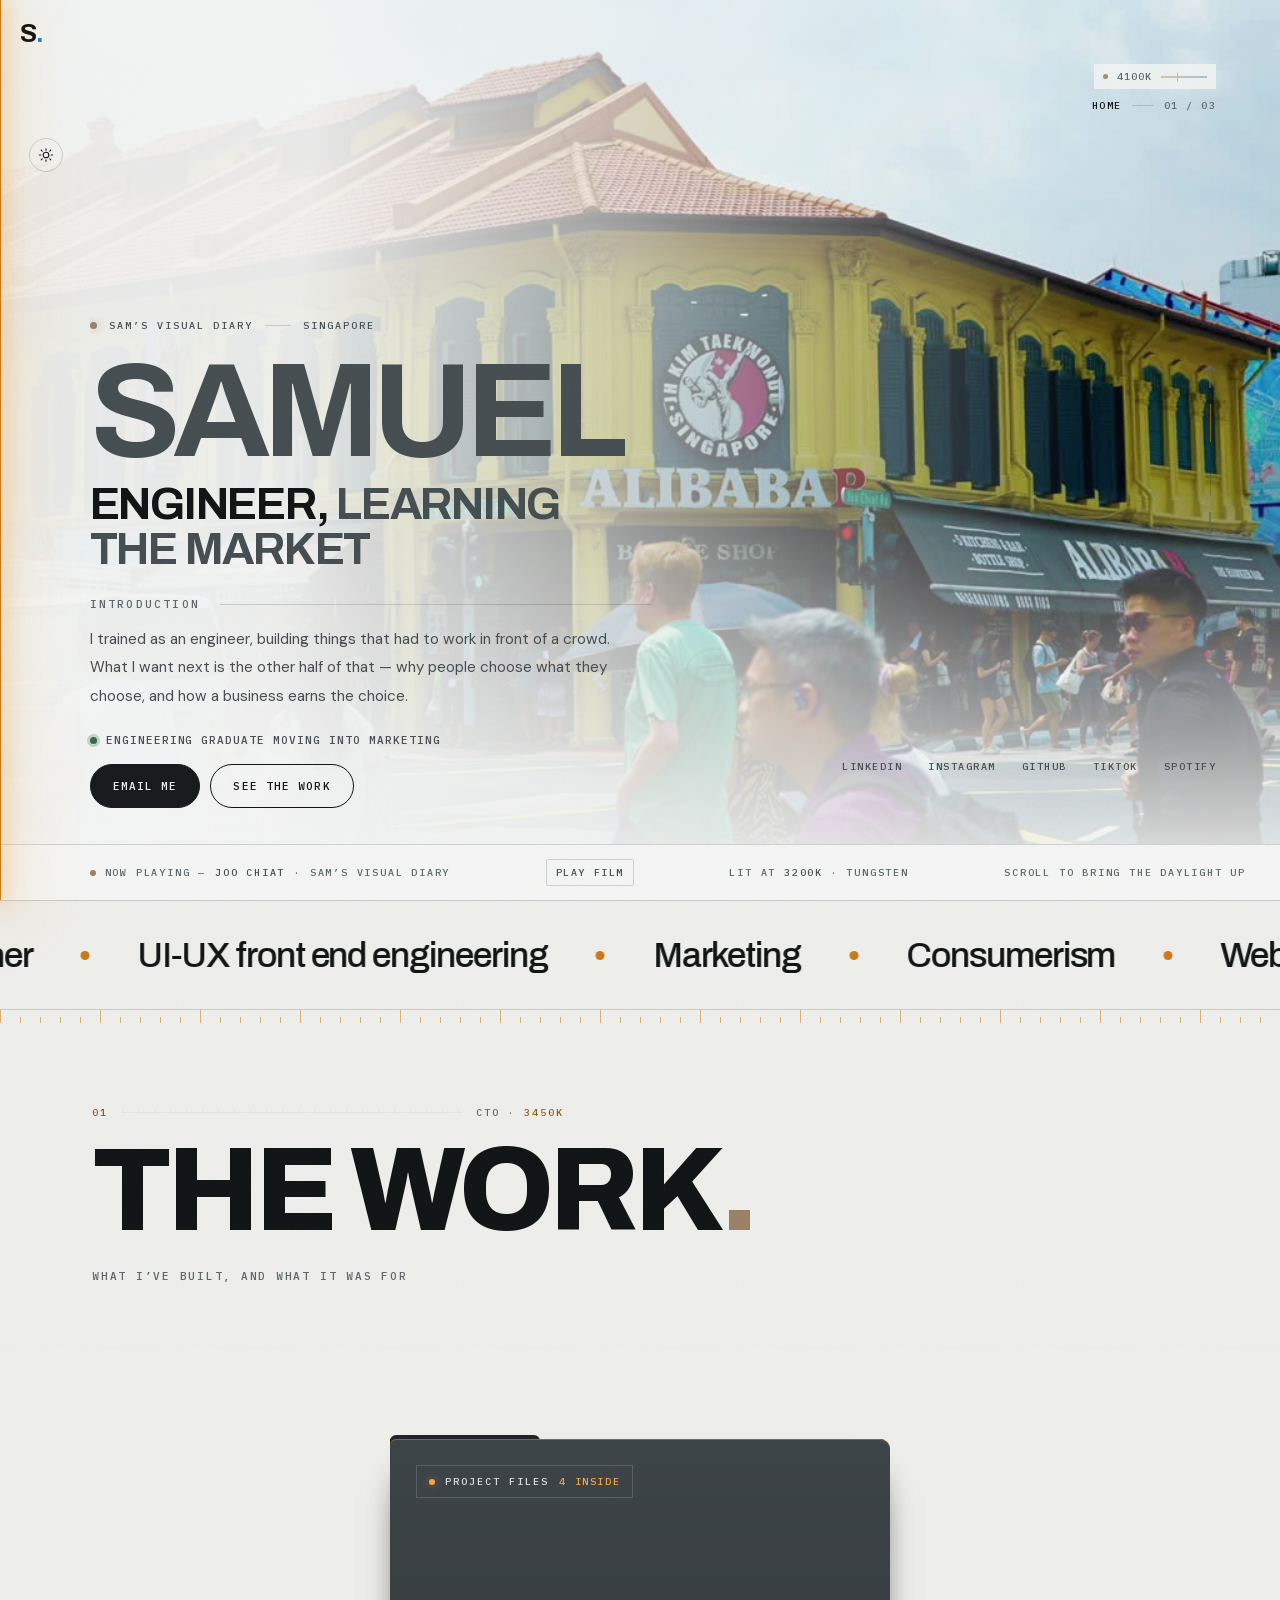
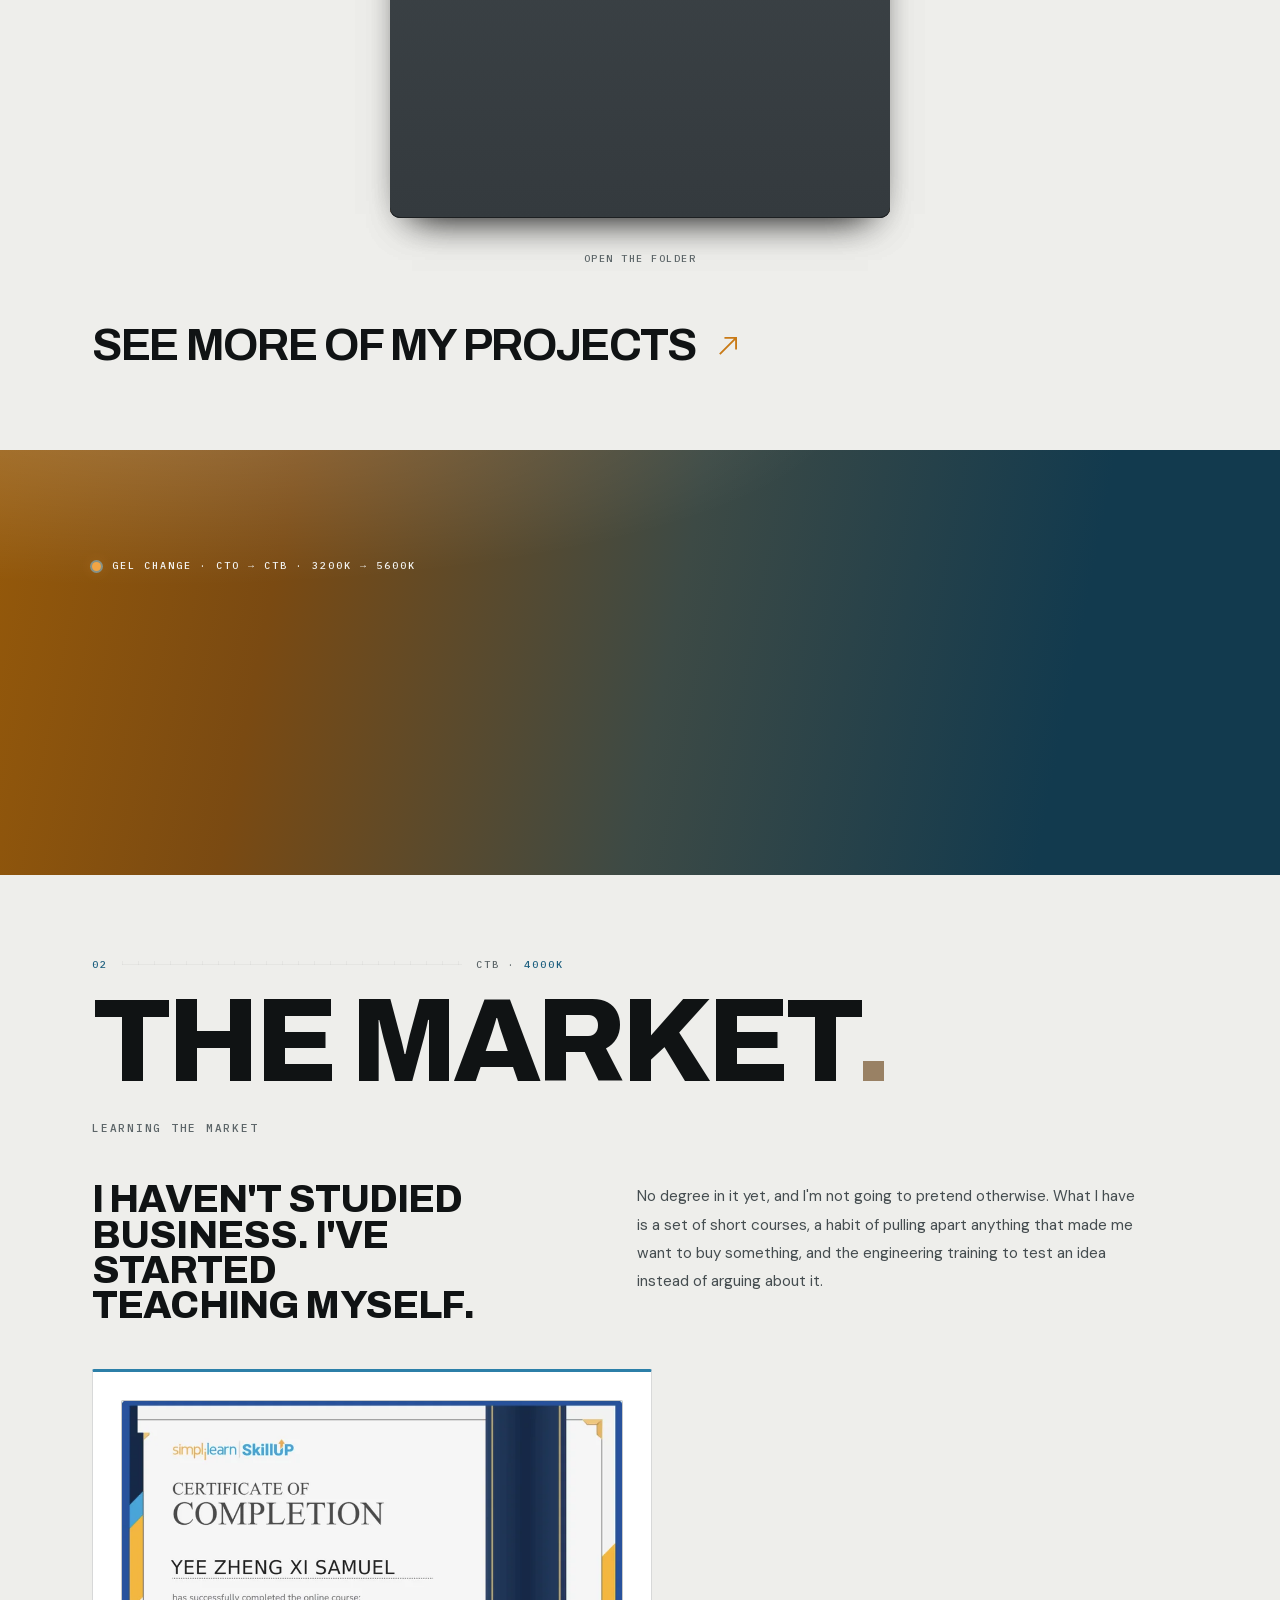
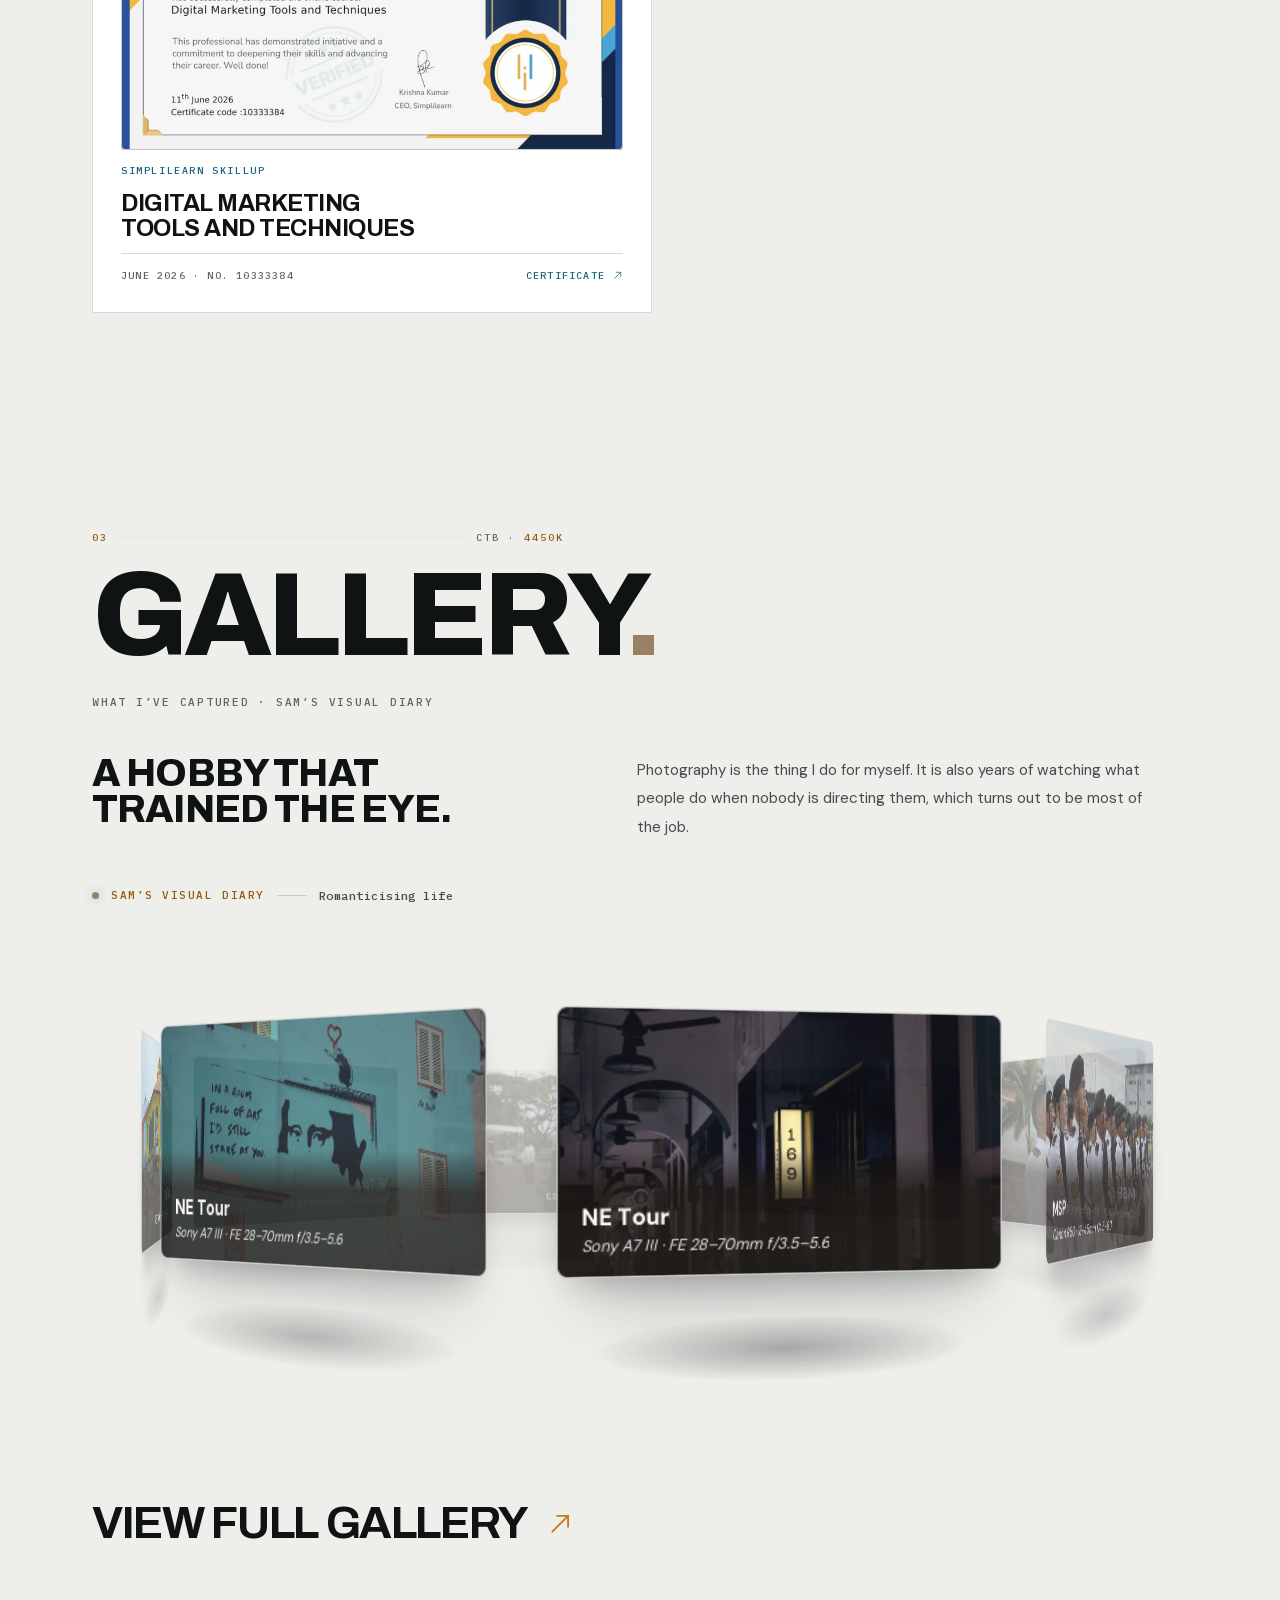
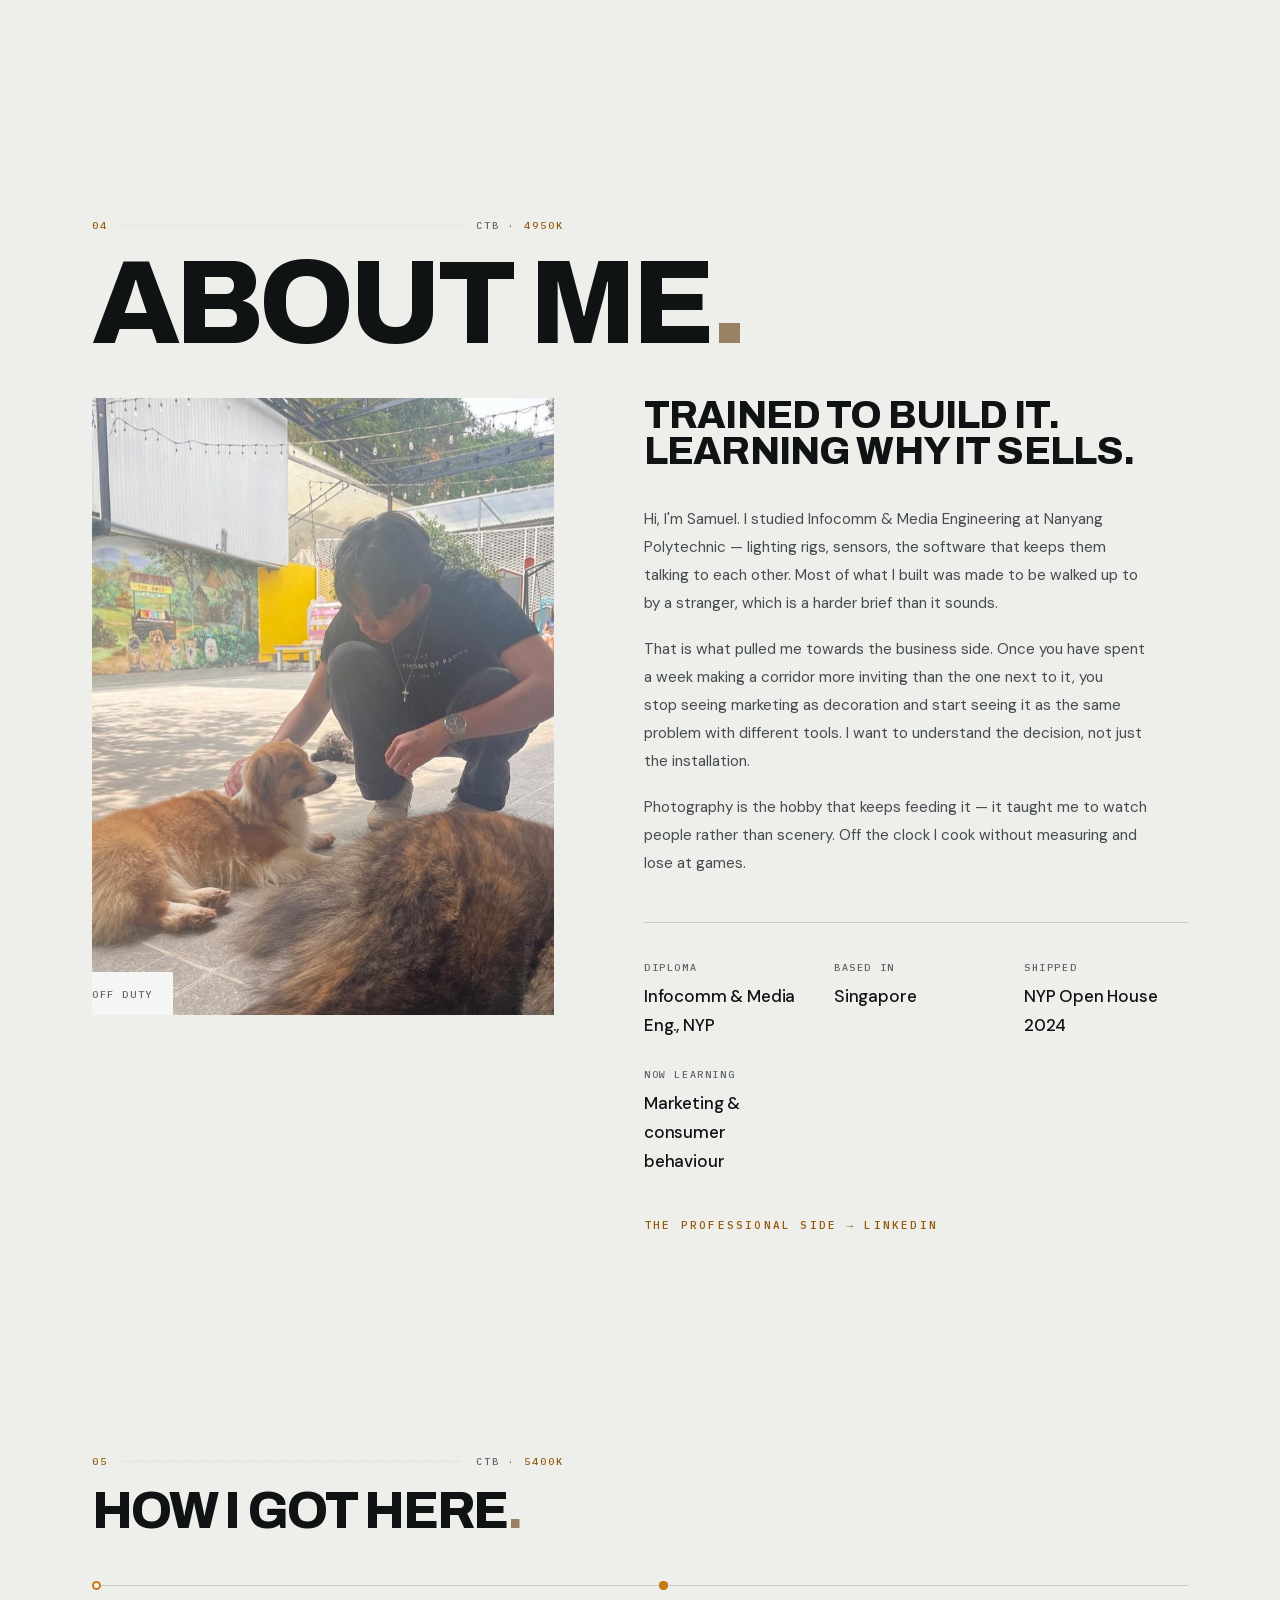
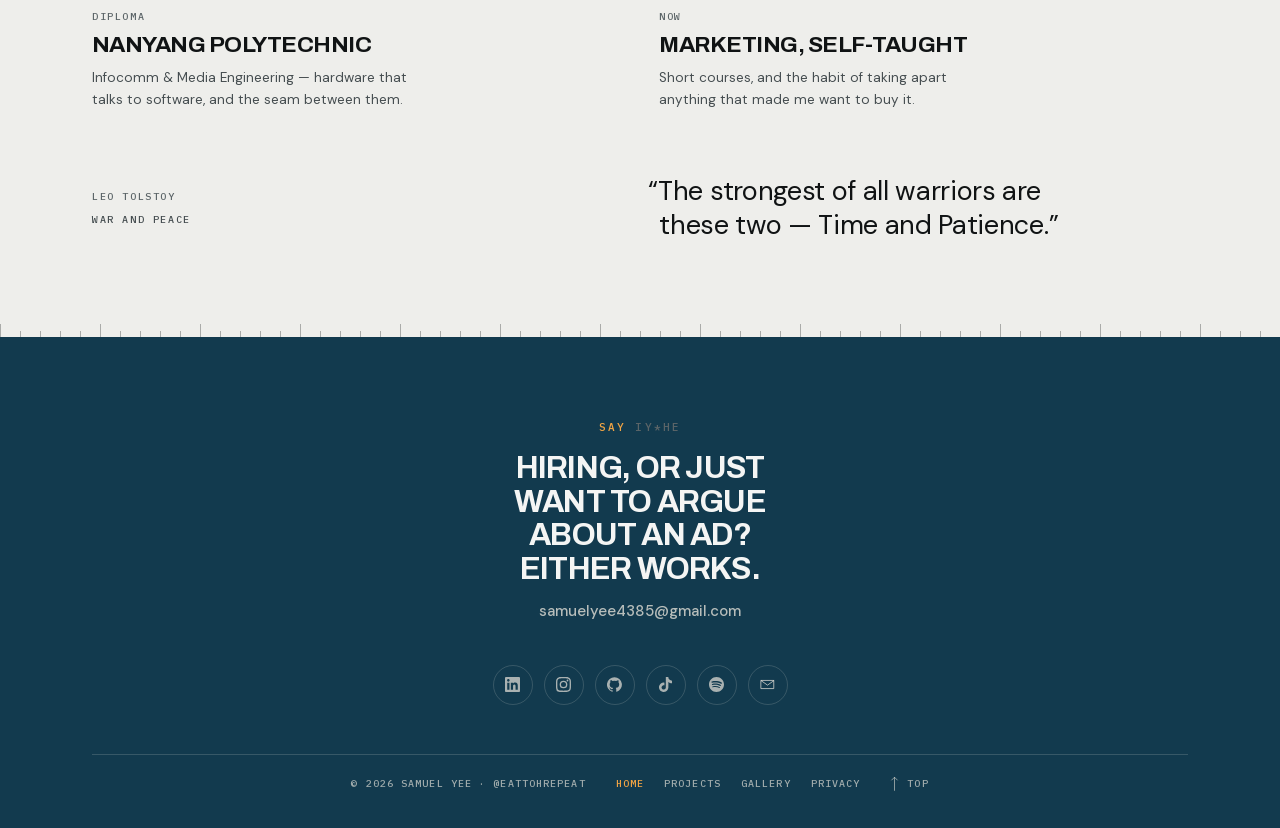
==== commit 01d38bfe: "update" ====
--- a/index.html
+++ b/index.html
@@ -24,9 +24,9 @@
 try{var t=localStorage.getItem("sy-theme");if(t)document.documentElement.setAttribute("data-theme",t)}catch(e){}</script>
 <link rel="preload" href="assets/fonts/archivo-var-latin.woff2" as="font" type="font/woff2" crossorigin>
 <link rel="preload" href="assets/fonts/dmsans-var-latin.woff2" as="font" type="font/woff2" crossorigin>
-<link rel="stylesheet" href="assets/css/fonts.css?v=3ee6f5f5">
-<link rel="stylesheet" href="assets/css/site.css?v=3ee6f5f5">
-<link rel="stylesheet" href="assets/css/print.css?v=3ee6f5f5" media="print">
+<link rel="stylesheet" href="assets/css/fonts.css?v=a26618b7">
+<link rel="stylesheet" href="assets/css/site.css?v=a26618b7">
+<link rel="stylesheet" href="assets/css/print.css?v=a26618b7" media="print">
 </head>
 <body class="is-home">
 <a class="skip-link" href="#main">Skip to content</a>
@@ -338,6 +338,18 @@
       <p class="path__note">Short courses, and the habit of taking apart anything that made me want to buy it.</p>
     </li>
   </ol>
+
+  <!-- The one borrowed line on the page, so it carries the name of the man
+       who wrote it. It sits under the two stops because that is where the
+       page admits the change of direction is a slow one; anywhere louder it
+       would read as a poster. Kutuzov says it to Prince Andrei, Book X,
+       chapter 16 — this is the Maude translation's wording. -->
+  <figure class="motto reveal" data-d="2">
+    <blockquote class="motto__line">
+      <p>&ldquo;The strongest of all warriors are these two &mdash; Time and Patience.&rdquo;</p>
+    </blockquote>
+    <figcaption class="motto__credit">Leo Tolstoy<cite>War and Peace</cite></figcaption>
+  </figure>
 </section>
 
 </main>
@@ -394,19 +406,19 @@
 </footer>
 
 <script>document.getElementById("yr").textContent = new Date().getFullYear();</script>
-<script src="assets/js/theme.js?v=3ee6f5f5"></script>
-<script src="assets/js/transition.js?v=3ee6f5f5"></script>
-<script src="assets/js/site.js?v=3ee6f5f5"></script>
-<script src="data/gallery.js?v=3ee6f5f5"></script>
-<script src="data/projects.js?v=3ee6f5f5"></script>
-<script src="data/learning.js?v=3ee6f5f5"></script>
-<script src="assets/js/gallery.js?v=3ee6f5f5"></script>
-<script src="assets/js/ring.js?v=3ee6f5f5"></script>
-<script src="assets/js/split.js?v=3ee6f5f5"></script>
-<script src="assets/js/decrypt.js?v=3ee6f5f5"></script>
-<script src="assets/js/folder.js?v=3ee6f5f5"></script>
-<script src="assets/js/projects.js?v=3ee6f5f5"></script>
-<script src="assets/js/learning.js?v=3ee6f5f5"></script>
-<script src="assets/js/desk.js?v=3ee6f5f5"></script>
+<script src="assets/js/theme.js?v=a26618b7"></script>
+<script src="assets/js/transition.js?v=a26618b7"></script>
+<script src="assets/js/site.js?v=a26618b7"></script>
+<script src="data/gallery.js?v=a26618b7"></script>
+<script src="data/projects.js?v=a26618b7"></script>
+<script src="data/learning.js?v=a26618b7"></script>
+<script src="assets/js/gallery.js?v=a26618b7"></script>
+<script src="assets/js/ring.js?v=a26618b7"></script>
+<script src="assets/js/split.js?v=a26618b7"></script>
+<script src="assets/js/decrypt.js?v=a26618b7"></script>
+<script src="assets/js/folder.js?v=a26618b7"></script>
+<script src="assets/js/projects.js?v=a26618b7"></script>
+<script src="assets/js/learning.js?v=a26618b7"></script>
+<script src="assets/js/desk.js?v=a26618b7"></script>
 </body>
 </html>
--- a/assets/css/site.css
+++ b/assets/css/site.css
@@ -1898,6 +1898,58 @@
   .path__step:last-child { padding-bottom: 0; }
   .path__step::before { left: -26px; top: 6px; }
   .path__note { max-width: none; }
+}
+
+/* The motto under the path. Set on the same two columns as the stops above
+   it, so the line lands under "Now" and the credit sits in the margin under
+   "Diploma", in the mono every other note on the site is printed in. Body
+   face rather than display: it is someone else's sentence, and the display
+   face is the site speaking for itself. */
+.motto {
+  margin: clamp(44px, 7vh, 80px) 0 0;
+  display: grid;
+  grid-template-columns: 1fr 1fr;
+  gap: clamp(20px, 3vw, 46px);
+  align-items: baseline;
+}
+.motto__line {
+  grid-column: 2;
+  grid-row: 1;
+  margin: 0;
+}
+.motto__line p {
+  margin: 0;
+  max-width: 24ch;
+  font-size: clamp(1.25rem, 2.1vw, 1.75rem);
+  line-height: 1.3;
+  letter-spacing: -0.012em;
+  color: var(--ink);
+  text-indent: -0.4em;   /* the opening mark hangs, so the words line up */
+}
+.motto__credit {
+  grid-column: 1;
+  grid-row: 1;
+  font-family: var(--font-mono);
+  font-size: 10px;
+  font-weight: 500;
+  letter-spacing: 0.16em;
+  text-transform: uppercase;
+  color: var(--ink-soft);
+}
+.motto__credit cite {
+  display: block;
+  margin-top: 6px;
+  font-style: normal;
+  color: var(--ink-mid);
+}
+@media (max-width: 860px) {
+  .motto {
+    grid-template-columns: 1fr;
+    gap: 14px;
+    padding-left: 26px;
+  }
+  .motto__line,
+  .motto__credit { grid-column: 1; grid-row: auto; }
 }
 
 /* ==========================================================================
